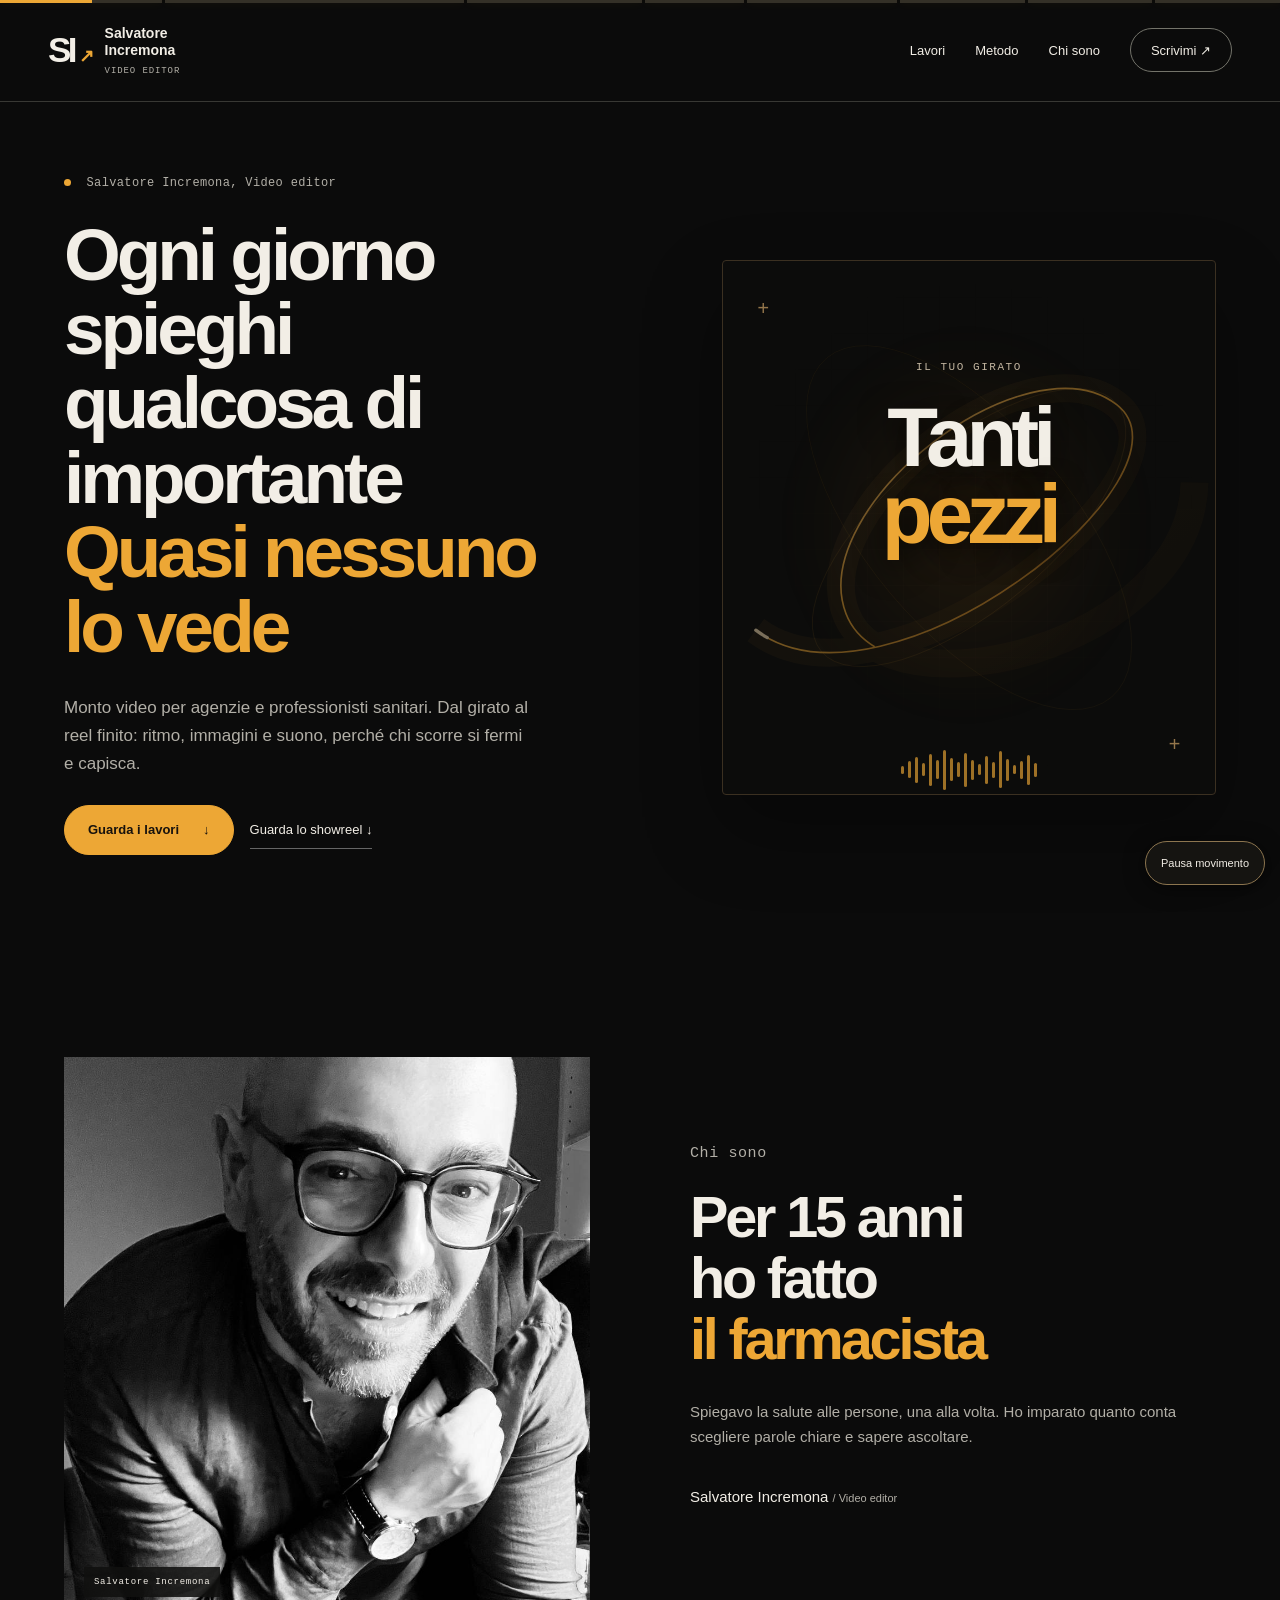
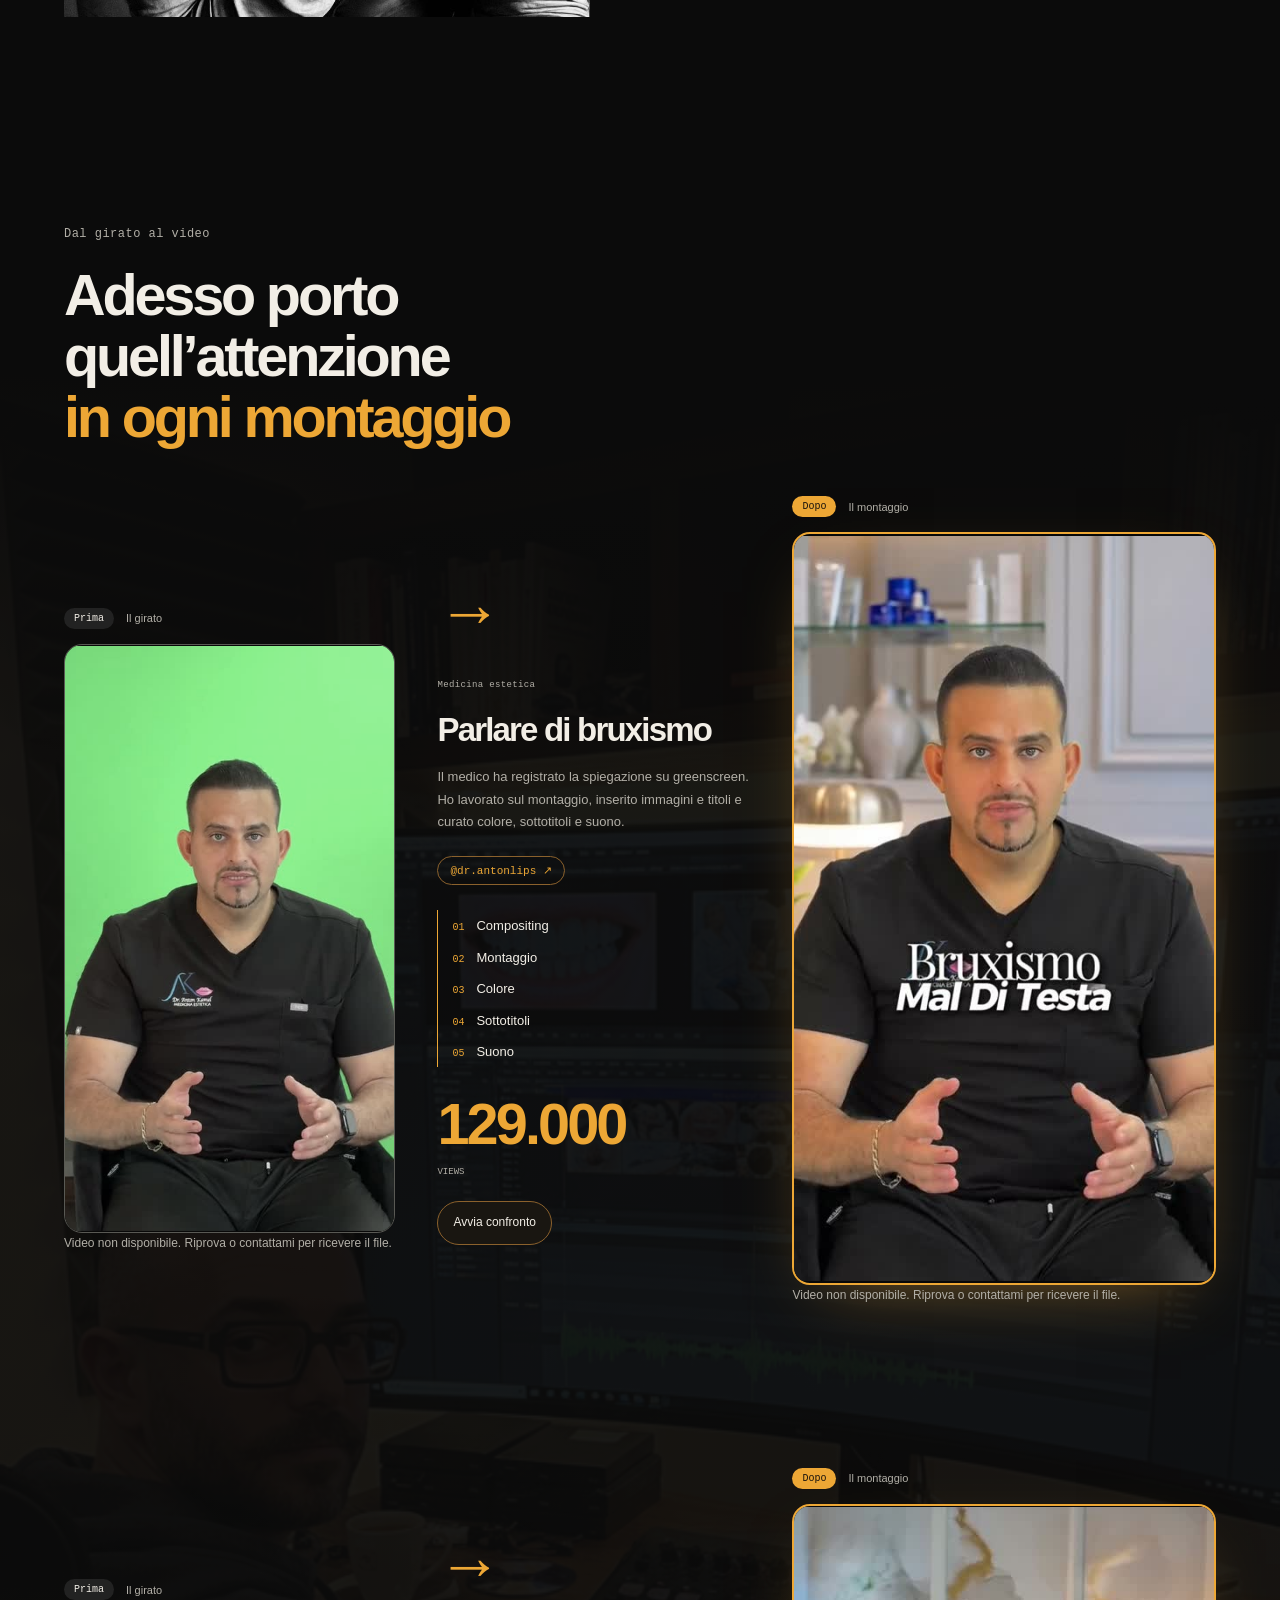
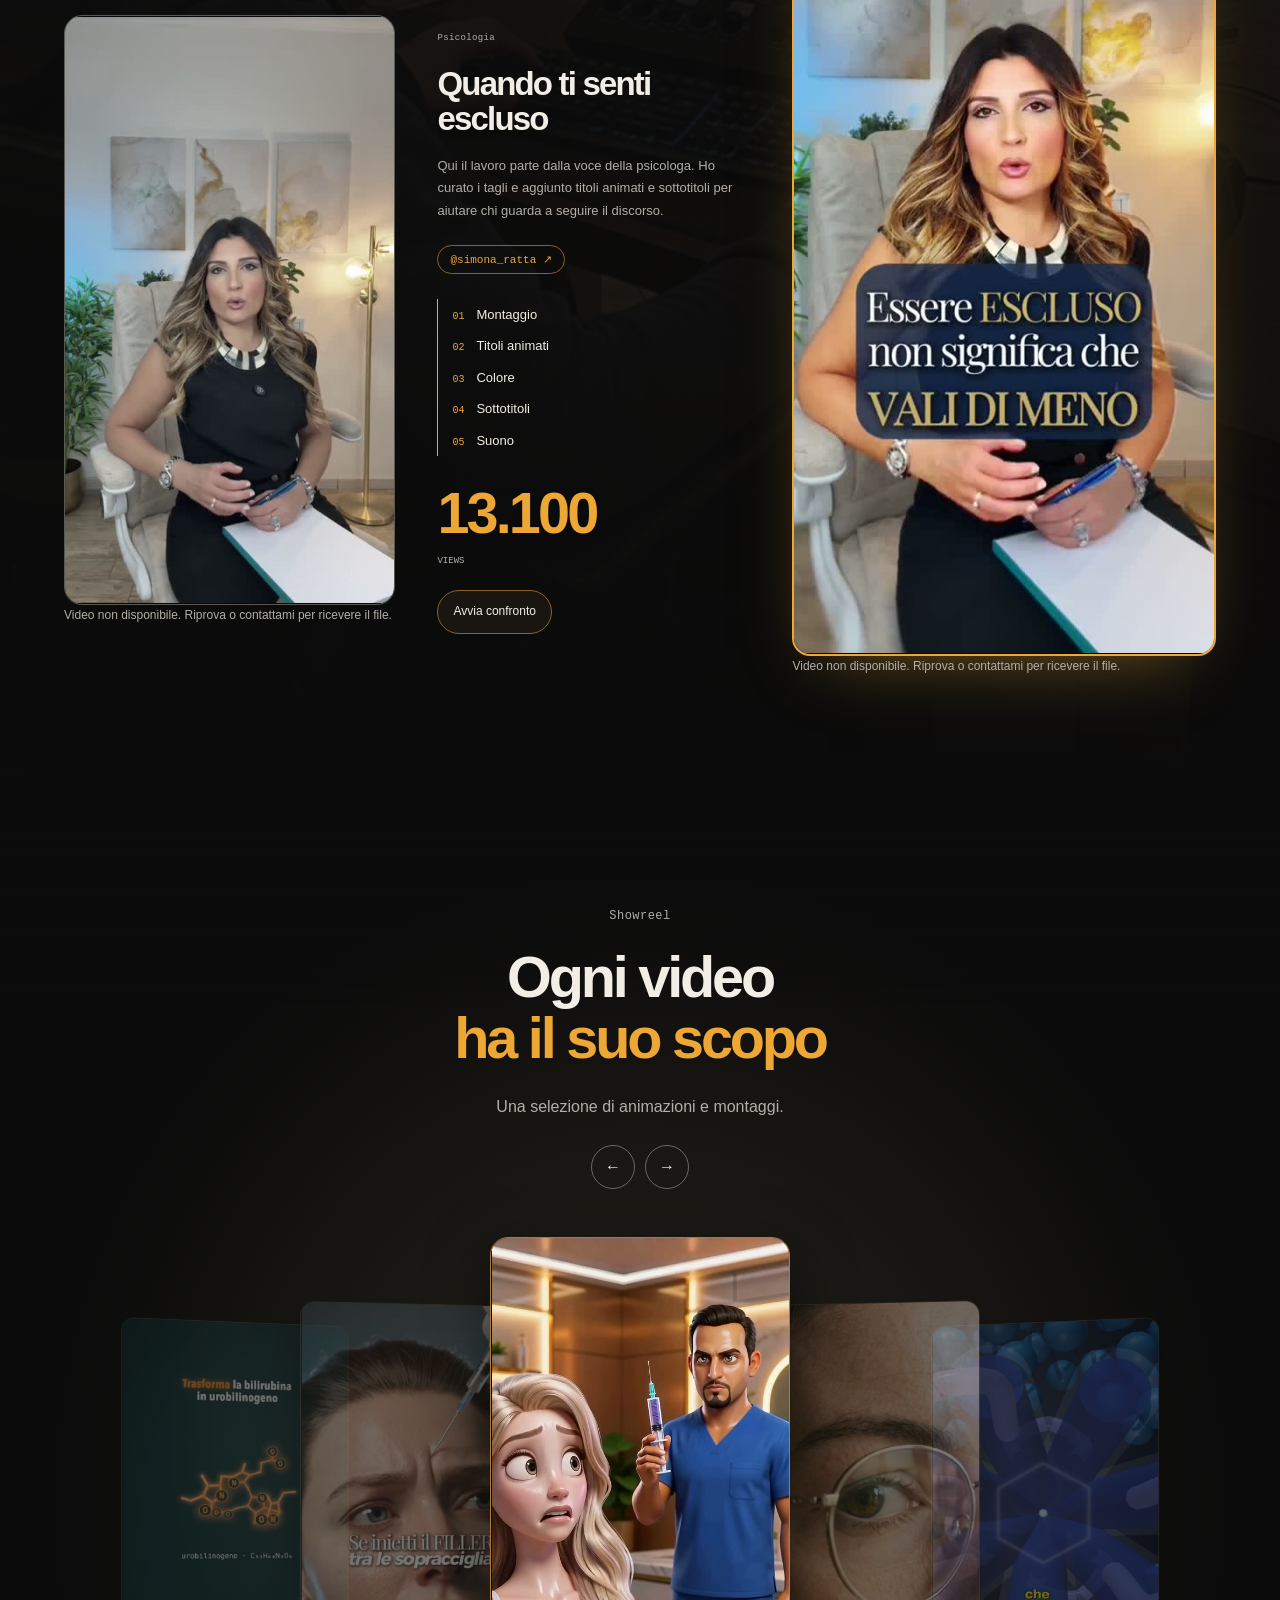
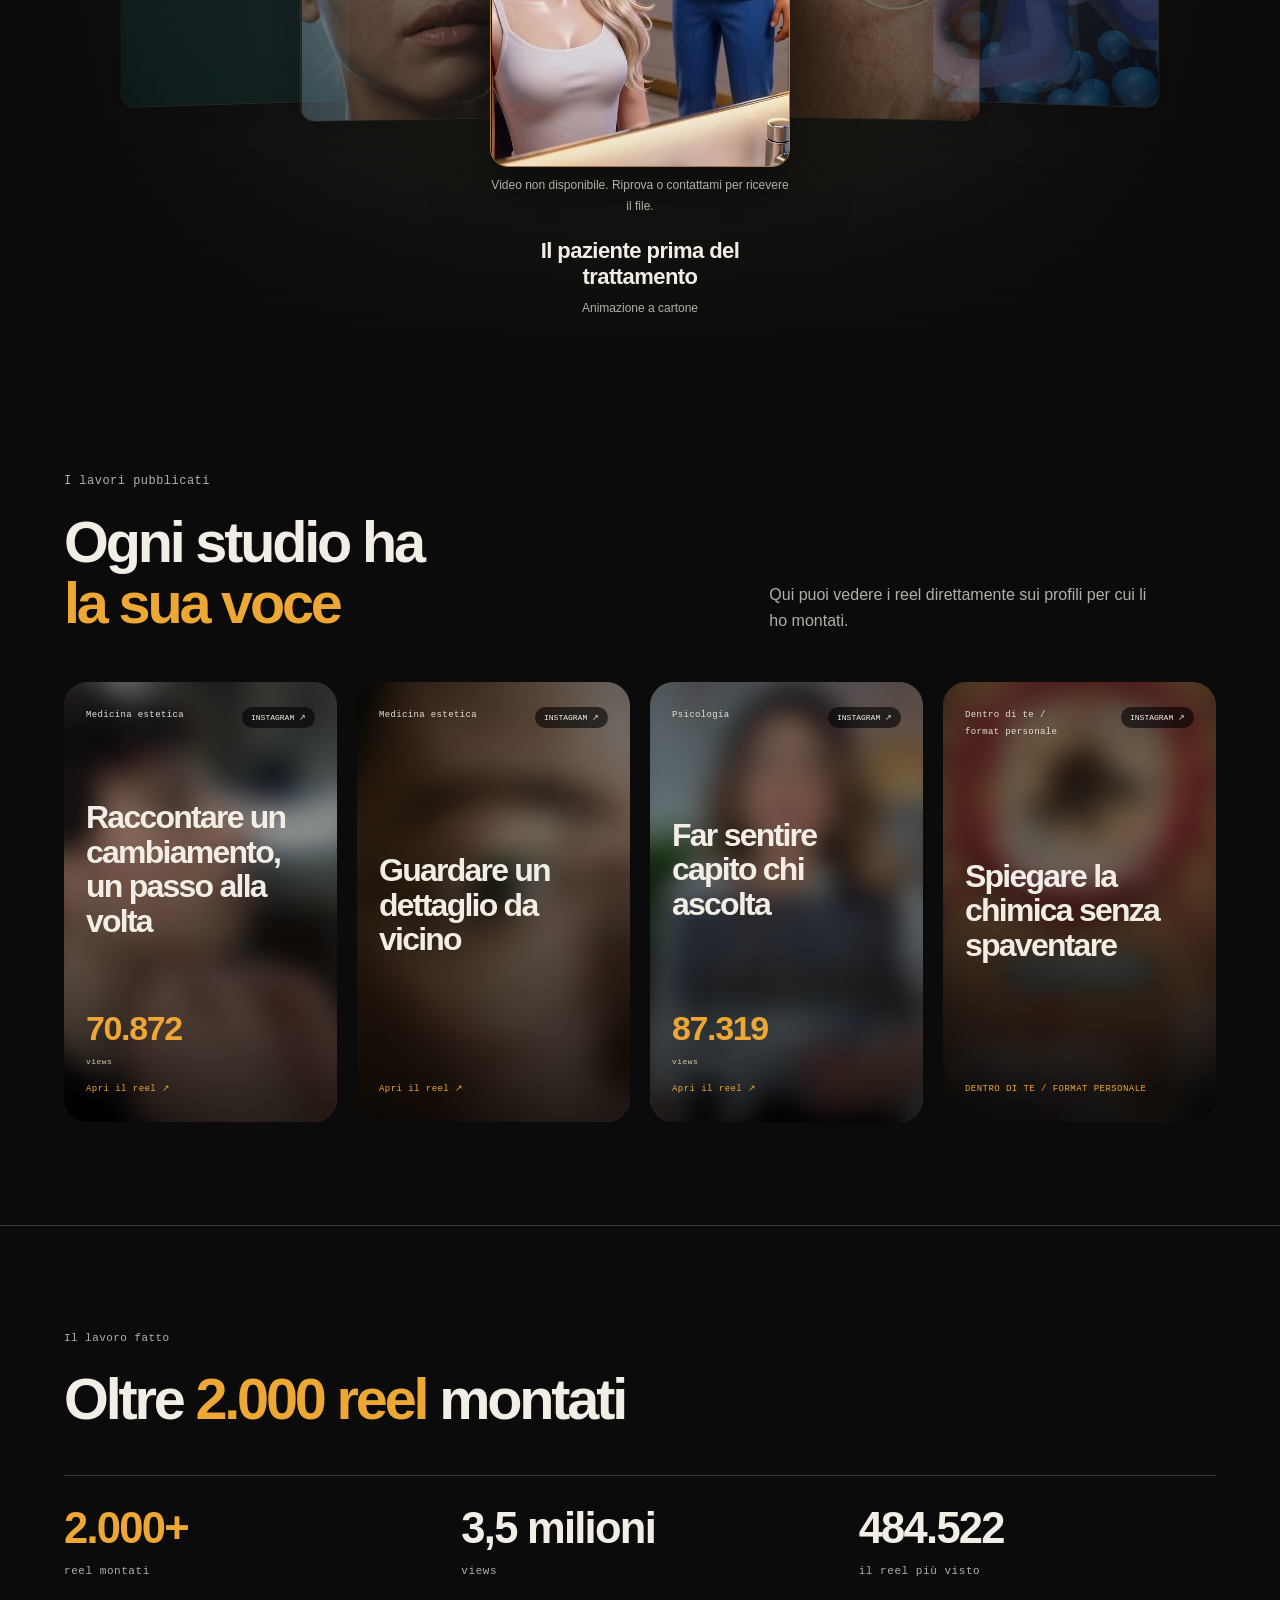
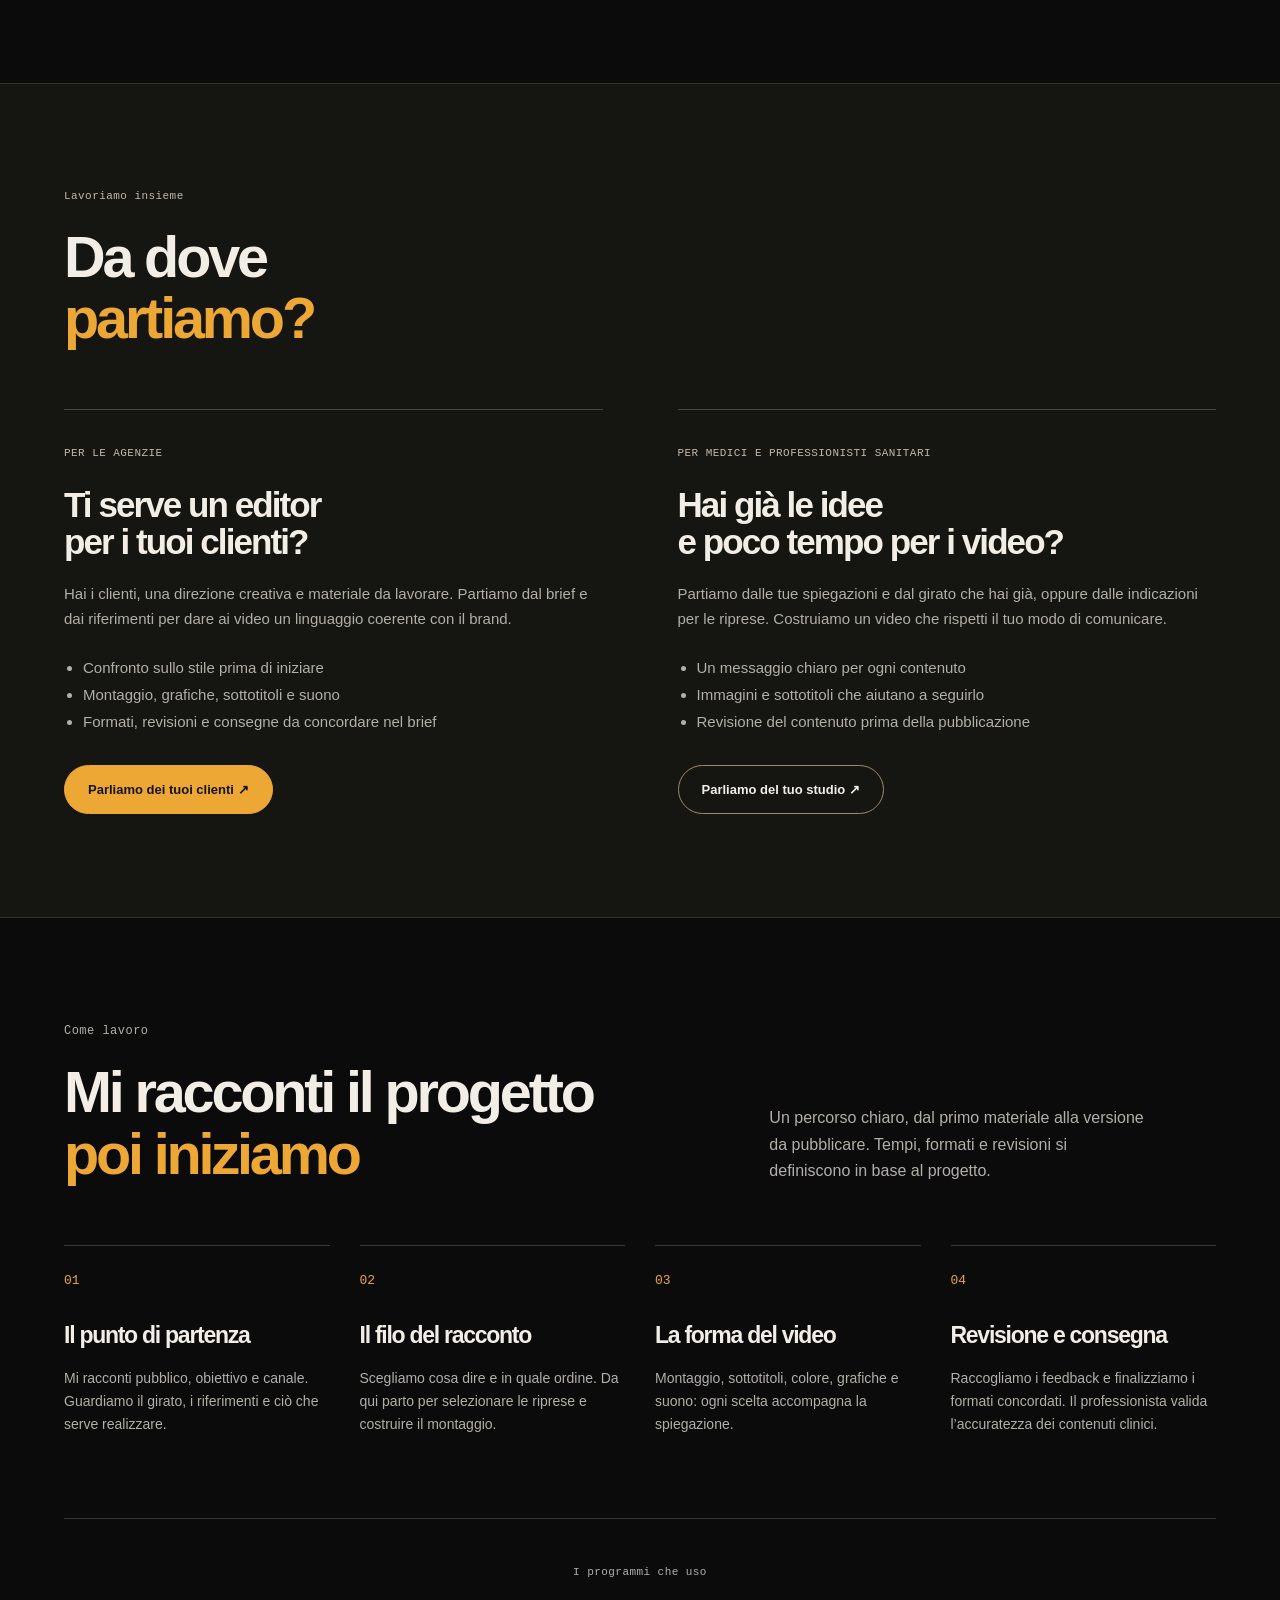
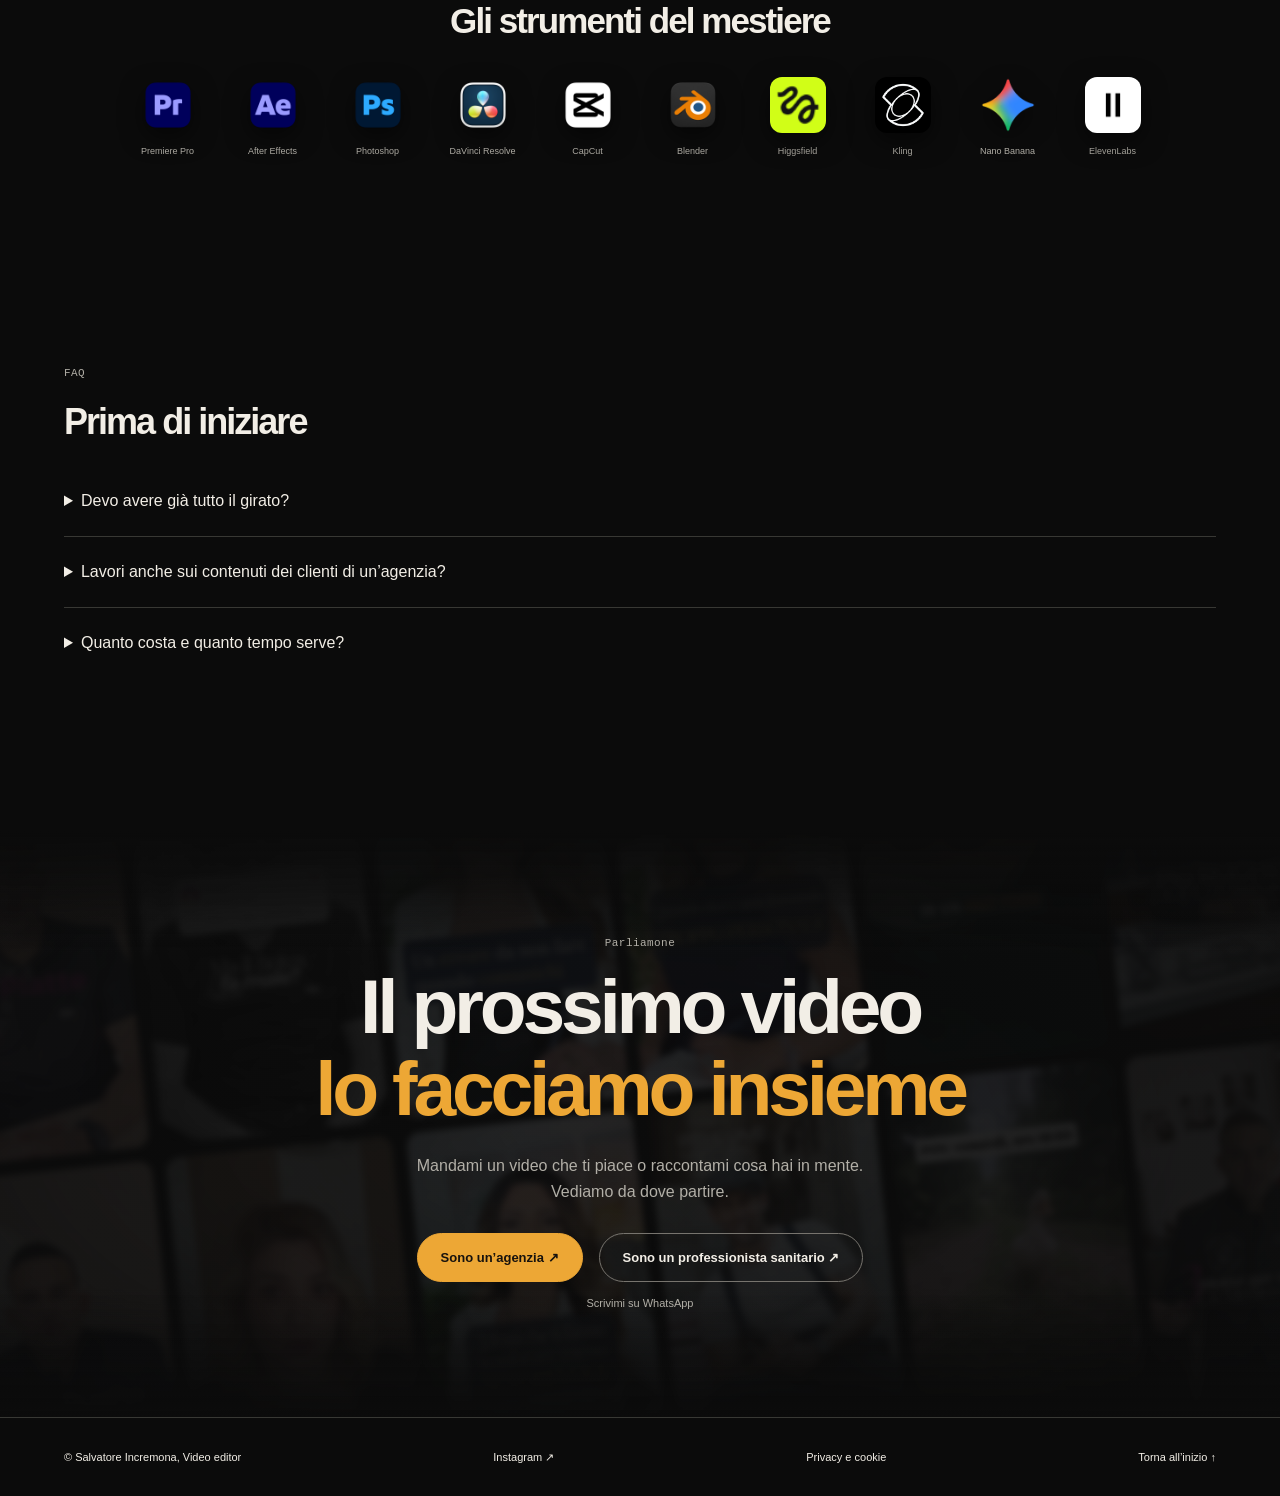
==== index.html @ 00e7c801 "Niente barre di scorrimento, programmi in loop sul telefono Co-Authored-By: Claude Opus 5.5 <noreply" ====
<!doctype html>
<html lang="it">
<!-- Fatto da GPT per Salvatore Incremona. Sorgenti modificabili: index.html, style.css e script.js. --><head>
<meta name="generator" content="Fatto da GPT"><meta charset="utf-8"><meta name="viewport" content="width=device-width, initial-scale=1"><meta name="theme-color" content="#10100f"><title>Salvatore Incremona — Video editor, linguaggio della salute</title><meta name="description" content="Montaggio video, storytelling e contenuti sanitari. Il portfolio di Salvatore Incremona: prima e dopo, selezione lavori e collaborazioni per agenzie e professionisti sanitari."><meta property="og:title" content="Salvatore Incremona — Video editor"><meta property="og:description" content="Conosco il linguaggio della salute. Gli do forma, un video alla volta."><meta property="og:type" content="website"><link rel="icon" href="favicon.svg" type="image/svg+xml"><link rel="stylesheet" href="style.css?v=22"><script src="script.js?v=22" defer></script></head>
<body><div class="reading-timeline" aria-hidden="true"><i data-scene="inizio"></i><i data-scene="lavori"></i><i data-scene="showreel"></i><i data-scene="risultati"></i><i data-scene="collaborazione"></i><i data-scene="metodo"></i><i data-scene="storia"></i><i data-scene="contatti"></i></div><a class="skip" href="#main">Salta al contenuto</a><header><a class="brand" href="#" aria-label="Salvatore Incremona, inizio"><span class="monogram">SI<span>↗</span></span><span>Salvatore<br>Incremona<span class="brand-role">VIDEO EDITOR</span></span></a><button class="menu-toggle" type="button" aria-expanded="false" aria-controls="primary-nav">Menu <span aria-hidden="true">+</span></button><nav id="primary-nav" aria-label="Navigazione principale"><a href="#lavori">Lavori</a><a href="#metodo">Metodo</a><a href="#storia">Chi sono</a><a class="nav-cta" href="#contatti">Scrivimi ↗</a><button class="motion-toggle" type="button" aria-pressed="false">Pausa movimento</button></nav></header>
<main id="main"><section id="inizio" class="hero wrap"><div class="hero-copy"><p class="eyebrow"><span class="dot"></span> Salvatore Incremona, Video editor</p><h1><span class="desktop-title">Ogni giorno spieghi<br>qualcosa di importante<br><em>Quasi nessuno<br>lo vede</em></span><span class="mobile-title">Ogni giorno spieghi qualcosa di importante<br><em>Quasi nessuno lo vede</em></span></h1><p class="intro">Monto video per agenzie e professionisti sanitari. Dal girato al reel finito: ritmo, immagini e suono, perché chi scorre si fermi e capisca.</p><div class="actions"><a class="button" href="#lavori">Guarda i lavori <span>↓</span></a><a class="text-link" href="#showreel">Guarda lo showreel ↓</a></div></div><div id="motion" class="motion-stage" role="img" aria-label="Animazione astratta del montaggio: frammenti che si ricompongono intorno alle parole la tua storia">
<div class="motion-grid" aria-hidden="true"></div>
<div class="motion-halo" aria-hidden="true"></div>
<svg class="motion-orbits" viewBox="0 0 600 650" fill="none" aria-hidden="true"><defs><linearGradient id="ribbon" x1="90" y1="50" x2="550" y2="600" gradientUnits="userSpaceOnUse"><stop stop-color="#ffd49c"/><stop offset=".45" stop-color="#eda735"/><stop offset="1" stop-color="#753e11"/></linearGradient></defs><g class="orbit-back"><ellipse cx="300" cy="325" rx="235" ry="100" transform="rotate(-40 300 325)" stroke="#eda735" stroke-opacity=".18"/><ellipse cx="300" cy="325" rx="270" ry="125" transform="rotate(50 300 325)" stroke="#eda735" stroke-opacity=".12"/></g><path class="ribbon-shadow" d="M40 450C200 570 590 260 480 175S100 300 150 430S570 470 575 270" stroke="url(#ribbon)" stroke-width="34"/><path class="ribbon-front" d="M40 450C200 570 590 260 480 175S100 300 150 430S570 470 575 270" stroke="url(#ribbon)" stroke-width="2" pathLength="100"/><path class="orbit-spark" d="M40 450C200 570 590 260 480 175S100 300 150 430S570 470 575 270" stroke="#ffe7bd" stroke-width="4" stroke-linecap="round" pathLength="100"/></svg>
<div class="motion-fragments m-clips" aria-hidden="true"><i style="--sx:6%;--sy:10%;--sr:-14deg;--dx:14%;--dy:16%;--dr:-6deg;--tx:8%;--k:0"></i><i style="--sx:70%;--sy:6%;--sr:12deg;--dx:64%;--dy:12%;--dr:5deg;--tx:22%;--k:1"></i><i style="--sx:40%;--sy:2%;--sr:-6deg;--dx:44%;--dy:8%;--dr:8deg;--tx:36%;--k:2"></i><i style="--sx:82%;--sy:40%;--sr:16deg;--dx:76%;--dy:34%;--dr:-4deg;--tx:50%;--k:3"></i><i style="--sx:2%;--sy:46%;--sr:9deg;--dx:8%;--dy:40%;--dr:-10deg;--tx:64%;--k:4"></i><i style="--sx:56%;--sy:44%;--sr:-18deg;--dx:52%;--dy:38%;--dr:6deg;--tx:78%;--k:5"></i></div>
<div class="motion-words" aria-hidden="true"><span class="mw-cap"><b class="c1">IL TUO GIRATO</b><b class="c2">MONTATO</b></span><strong class="mw"><span class="mw-a">Tanti<br><em>pezzi</em></span><span class="mw-b">Un solo<br><em>racconto</em></span></strong></div>
<div class="motion-cross cross-one" aria-hidden="true">+</div><div class="motion-cross cross-two" aria-hidden="true">+</div>
<div class="motion-sound" aria-hidden="true"><i style="--i:0;--h:8px"></i><i style="--i:1;--h:17px"></i><i style="--i:2;--h:26px"></i><i style="--i:3;--h:13px"></i><i style="--i:4;--h:32px"></i><i style="--i:5;--h:19px"></i><i style="--i:6;--h:40px"></i><i style="--i:7;--h:23px"></i><i style="--i:8;--h:15px"></i><i style="--i:9;--h:34px"></i><i style="--i:10;--h:20px"></i><i style="--i:11;--h:11px"></i><i style="--i:12;--h:28px"></i><i style="--i:13;--h:16px"></i><i style="--i:14;--h:37px"></i><i style="--i:15;--h:22px"></i><i style="--i:16;--h:9px"></i><i style="--i:17;--h:18px"></i><i style="--i:18;--h:30px"></i><i style="--i:19;--h:14px"></i></div></div></section>
<section id="storia" class="wrap section bio"><div class="portrait"><img src="assets/img/salvo_bn.jpg" alt="Salvatore Incremona" loading="lazy" decoding="async" width="800" height="1000"><span>Salvatore Incremona</span></div><div><p class="eyebrow">Chi sono</p><h2>Per 15 anni<br>ho fatto<br><em>il farmacista</em></h2><p>Spiegavo la salute alle persone, una alla volta. Ho imparato quanto conta scegliere parole chiare e sapere ascoltare.</p><p class="bio-sign">Salvatore Incremona <span>/ Video editor</span></p></div></section><section id="lavori" class="wrap section cinematic-cases"><div class="section-heading"><div><p class="eyebrow">Dal girato al video</p><h2>Adesso porto quell’attenzione<br><em>in ogni montaggio</em></h2></div></div><article class="case"><figure><figcaption><span>Prima</span> Il girato</figcaption><video playsinline muted preload="none" poster="assets/vid/per/kx_girato.jpg" aria-label="Girato originale, caso 01"><source src="assets/vid/per/kx_girato.mp4" type="video/mp4"><a href="assets/vid/per/kx_girato.mp4">Scarica il video: Girato originale, caso 01</a></video></figure><div class="case-info"><span class="transform-arrow" aria-hidden="true">→</span><span class="eyebrow">Medicina estetica</span><h3>Parlare di bruxismo</h3><p>Il medico ha registrato la spiegazione su greenscreen. Ho lavorato sul montaggio, inserito immagini e titoli e curato colore, sottotitoli e suono.</p><a href="https://www.instagram.com/reel/DXuIiNVCL_R/" target="_blank" rel="noopener noreferrer">@dr.antonlips ↗</a><ol class="edit-list"><li><span>01</span>Compositing</li><li><span>02</span>Montaggio</li><li><span>03</span>Colore</li><li><span>04</span>Sottotitoli</li><li><span>05</span>Suono</li></ol><button class="compare-switch" type="button" aria-pressed="false">Ingrandisci il girato</button><p class="case-metric"><strong data-count="129000">129.000</strong><span>views</span></p></div><figure><figcaption><span>Dopo</span> Il montaggio</figcaption><video playsinline muted preload="none" poster="assets/vid/per/kx_finale.jpg" aria-label="Montaggio finale, caso 01"><source src="assets/vid/per/kx_finale.mp4" type="video/mp4"><a href="assets/vid/per/kx_finale.mp4">Scarica il video: Montaggio finale, caso 01</a></video></figure></article><article class="case"><figure><figcaption><span>Prima</span> Il girato</figcaption><video playsinline muted preload="none" poster="assets/vid/per/p1_girato.jpg" aria-label="Girato originale, caso 02"><source src="assets/vid/per/p1_girato.mp4" type="video/mp4"><a href="assets/vid/per/p1_girato.mp4">Scarica il video: Girato originale, caso 02</a></video></figure><div class="case-info"><span class="transform-arrow" aria-hidden="true">→</span><span class="eyebrow">Psicologia</span><h3>Quando ti senti escluso</h3><p>Qui il lavoro parte dalla voce della psicologa. Ho curato i tagli e aggiunto titoli animati e sottotitoli per aiutare chi guarda a seguire il discorso.</p><a href="https://www.instagram.com/reel/DecQYH0ofAg/" target="_blank" rel="noopener noreferrer">@simona_ratta ↗</a><ol class="edit-list"><li><span>01</span>Montaggio</li><li><span>02</span>Titoli animati</li><li><span>03</span>Colore</li><li><span>04</span>Sottotitoli</li><li><span>05</span>Suono</li></ol><button class="compare-switch" type="button" aria-pressed="false">Ingrandisci il girato</button><p class="case-metric"><strong data-count="13100">13.100</strong><span>views</span></p></div><figure><figcaption><span>Dopo</span> Il montaggio</figcaption><video playsinline muted preload="none" poster="assets/vid/per/p5_finale.jpg" aria-label="Montaggio finale, caso 02"><source src="assets/vid/per/p5_finale.mp4" type="video/mp4"><a href="assets/vid/per/p5_finale.mp4">Scarica il video: Montaggio finale, caso 02</a></video></figure></article></section>
<section id="showreel" class="section show-section"><div class="wrap"><div class="section-heading"><div><p class="eyebrow">Showreel</p><h2>Ogni video<br><em>ha il suo scopo</em></h2></div><div><p>Una selezione di animazioni e montaggi.</p><div class="rail-controls"><button type="button" data-scroll="-1" aria-label="Clip precedenti">←</button><button type="button" data-scroll="1" aria-label="Clip successive">→</button></div></div></div><div class="reel-rail" tabindex="0" role="region" aria-roledescription="carosello" aria-label="Showreel: selezione di clip"><article class="reel"><video data-audio="false" playsinline muted loop preload="none" poster="assets/vid/wow/cart.jpg" aria-label="Il paziente prima del trattamento"><source src="assets/vid/wow/cart.mp4" type="video/mp4"><a href="assets/vid/wow/cart.mp4">Scarica il video: Spiegare con le immagini</a></video><h3>Il paziente prima del trattamento</h3><p>Animazione a cartone</p></article><article class="reel"><video data-audio="false" playsinline muted loop preload="none" poster="assets/vid/wow/occh.jpg" aria-label="Paura del botox"><source src="assets/vid/wow/occh.mp4" type="video/mp4"><a href="assets/vid/wow/occh.mp4">Scarica il video: Un altro punto di vista</a></video><h3>Paura del botox</h3><p>Primi piani e ritmo del montaggio</p></article><article class="reel"><video data-audio="false" playsinline muted loop preload="none" poster="assets/vid/wow/psil.jpg" aria-label="La psilocibina nel cervello"><source src="assets/vid/wow/psil.mp4" type="video/mp4"><a href="assets/vid/wow/psil.mp4">Scarica il video: Dentro una spiegazione</a></video><h3>La psilocibina nel cervello</h3><p>Recettori animati in 3D</p></article><article class="reel"><video data-audio="false" playsinline muted loop preload="none" poster="assets/vid/wow/pink.jpg" aria-label="Un anello in 3D"><source src="assets/vid/wow/pink.mp4" type="video/mp4"><a href="assets/vid/wow/pink.mp4">Scarica il video: Luce e dettagli</a></video><h3>Un anello in 3D</h3><p>Modellazione, luci e materiali in Blender</p></article><article class="reel"><video data-audio="false" playsinline muted loop preload="none" poster="assets/vid/wow/papr.jpg" aria-label="L’articolo 56 sulla privacy"><source src="assets/vid/wow/papr.mp4" type="video/mp4"><a href="assets/vid/wow/papr.mp4">Scarica il video: Quando conta una parola</a></video><h3>L’articolo 56 sulla privacy</h3><p>Titoli e ritagli di giornale animati</p></article><article class="reel"><video data-audio="false" playsinline muted loop preload="none" poster="assets/vid/wow/urin.jpg" aria-label="Perché la pipì è gialla"><source src="assets/vid/wow/urin.mp4" type="video/mp4"><a href="assets/vid/wow/urin.mp4">Scarica il video: Dentro di te</a></video><h3>Perché la pipì è gialla</h3><p>Molecole animate, format Dentro di te</p></article><article class="reel"><video data-audio="false" playsinline muted loop muted preload="none" poster="assets/vid/wow/filler.jpg" aria-label="I rischi del filler"><source src="assets/vid/wow/filler.mp4" type="video/mp4"><a href="assets/vid/wow/filler.mp4">Guarda il video</a></video><h3>I rischi del filler</h3><p>Anatomia 3D dei vasi del viso</p><a class="reel-source" href="https://www.instagram.com/reel/DaD2DkoufEr/" target="_blank" rel="noopener noreferrer">Reel originale ↗</a></article></div><p class="small"><span class="reel-status" aria-live="polite">Clip 1 di 7</span></p></div></section>
<section class="wrap section"><div class="section-heading"><div><p class="eyebrow">I lavori pubblicati</p><h2>Ogni studio ha<br><em>la sua voce</em></h2></div><p>Qui puoi vedere i reel direttamente sui profili per cui li ho montati.</p></div><div class="work-grid"><a class="work" href="https://www.instagram.com/reel/DV1eesEiFO8/" target="_blank" rel="noopener noreferrer"><img class="work-backdrop" loading="lazy" decoding="async" src="assets/vid/wow/masc.jpg" alt="" width="360" height="640"><div class="work-top"><span class="eyebrow">Medicina estetica</span><span class="ig-badge">INSTAGRAM ↗</span></div><h3>Raccontare un cambiamento, un passo alla volta</h3><span class="work-bottom"><strong data-count="71100">71.100</strong><small>views</small><span>Apri il reel ↗</span></span></a><a class="work" href="https://www.instagram.com/reel/DXw5EFDIpWY/" target="_blank" rel="noopener noreferrer"><img class="work-backdrop" loading="lazy" decoding="async" src="assets/vid/wow/occh.jpg" alt="" width="360" height="640"><div class="work-top"><span class="eyebrow">Medicina estetica</span><span class="ig-badge">INSTAGRAM ↗</span></div><h3>Guardare un dettaglio da vicino</h3><span class="work-bottom"><span>Apri il reel ↗</span></span></a><a class="work" href="https://www.instagram.com/reel/DadSgkGoaPQ/" target="_blank" rel="noopener noreferrer"><img class="work-backdrop" loading="lazy" decoding="async" src="assets/vid/wow/sim2.jpg" alt="" width="360" height="640"><div class="work-top"><span class="eyebrow">Psicologia</span><span class="ig-badge">INSTAGRAM ↗</span></div><h3>Far sentire capito chi ascolta</h3><span class="work-bottom"><strong data-count="87600">87.600</strong><small>views</small><span>Apri il reel ↗</span></span></a><a class="work" href="https://www.instagram.com/reel/DeixGm0jXjR/" target="_blank" rel="noopener noreferrer"><img class="work-backdrop" loading="lazy" decoding="async" src="assets/vid/wow/liqu.jpg" alt="" width="360" height="640"><div class="work-top"><span class="eyebrow">Dentro di te / format personale</span><span class="ig-badge">INSTAGRAM ↗</span></div><h3>Spiegare la chimica senza spaventare</h3><span class="work-bottom">DENTRO DI TE / FORMAT PERSONALE</span></a></div></section>
<section id="risultati" class="wrap section results"><p class="eyebrow">Il lavoro fatto</p><h2>Oltre <em>2.000 reel</em> montati</h2><div class="results-row"><div><strong>2.000+</strong><span>reel montati</span></div><div><strong>3,5 milioni</strong><span>views</span></div><div><strong data-count="495000">495.000</strong><span>il reel più visto</span></div></div></section><section id="collaborazione" class="audiences section"><div class="wrap"><p class="eyebrow">Lavoriamo insieme</p><h2>Da dove<br><em>partiamo?</em></h2><div class="audience-tabs" role="group" aria-label="Come vuoi collaborare"><button type="button" data-audience="agenzie" aria-pressed="true">Sono un’agenzia</button><button type="button" data-audience="sanitari" aria-pressed="false">Comunico la salute</button></div><div class="audience-grid"><article id="agenzie" class="audience-active"><span class="eyebrow">PER LE AGENZIE</span><h3>Ti serve un editor<br>per i tuoi clienti?</h3><p>Hai i clienti, una direzione creativa e materiale da lavorare. Partiamo dal brief e dai riferimenti per dare ai video un linguaggio coerente con il brand.</p><ul><li>Confronto sullo stile prima di iniziare</li><li>Montaggio, grafiche, sottotitoli e suono</li><li>Formati, revisioni e consegne da concordare nel brief</li></ul><a class="button" href="https://wa.me/393407973593?text=Ciao%20Salvatore%2C%20ti%20contatto%20per%20un%E2%80%99agenzia.%20Vorrei%20parlarti%20dei%20video%20per%20i%20nostri%20clienti.">Parliamo dei tuoi clienti ↗</a></article><article id="sanitari"><span class="eyebrow">PER MEDICI E PROFESSIONISTI SANITARI</span><h3>Hai già le idee<br>e poco tempo per i video?</h3><p>Partiamo dalle tue spiegazioni e dal girato che hai già, oppure dalle indicazioni per le riprese. Costruiamo un video che rispetti il tuo modo di comunicare.</p><ul><li>Un messaggio chiaro per ogni contenuto</li><li>Immagini e sottotitoli che aiutano a seguirlo</li><li>Revisione del contenuto prima della pubblicazione</li></ul><a class="button secondary" href="https://wa.me/393407973593?text=Ciao%20Salvatore%2C%20sono%20un%20professionista%20sanitario.%20Vorrei%20parlarti%20dei%20video%20per%20il%20mio%20studio.">Parliamo del tuo studio ↗</a></article></div></div></section>
<section id="metodo" class="wrap section"><div class="section-heading"><div><p class="eyebrow">Come lavoro</p><h2>Mi racconti il progetto<br><em>poi iniziamo</em></h2></div><p>Un percorso chiaro, dal primo materiale alla versione da pubblicare. Tempi, formati e revisioni si definiscono in base al progetto.</p></div><ol class="steps"><li><span>01</span><h3>Il punto di partenza</h3><p>Mi racconti pubblico, obiettivo e canale. Guardiamo il girato, i riferimenti e ciò che serve realizzare.</p></li><li><span>02</span><h3>Il filo del racconto</h3><p>Scegliamo cosa dire e in quale ordine. Da qui parto per selezionare le riprese e costruire il montaggio.</p></li><li><span>03</span><h3>La forma del video</h3><p>Montaggio, sottotitoli, colore, grafiche e suono: ogni scelta accompagna la spiegazione.</p></li><li><span>04</span><h3>Revisione e consegna</h3><p>Raccogliamo i feedback e finalizziamo i formati concordati. Il professionista valida l’accuratezza dei contenuti clinici.</p></li></ol><div class="tools"><p class="eyebrow">I programmi che uso</p><h3>Gli strumenti del mestiere</h3><ul><li><img src="assets/img/app/premiere.png" alt="" width="56" height="56" loading="lazy"><span>Premiere Pro</span></li><li><img src="assets/img/app/aftereffects.png" alt="" width="56" height="56" loading="lazy"><span>After Effects</span></li><li><img src="assets/img/app/photoshop.png" alt="" width="56" height="56" loading="lazy"><span>Photoshop</span></li><li><img src="assets/img/app/davinci.png" alt="" width="56" height="56" loading="lazy"><span>DaVinci Resolve</span></li><li><img src="assets/img/app/capcut.png" alt="" width="56" height="56" loading="lazy"><span>CapCut</span></li><li><img src="assets/img/app/blender.png" alt="" width="56" height="56" loading="lazy"><span>Blender</span></li><li><img src="assets/img/app/higgsfield.png" alt="" width="56" height="56" loading="lazy"><span>Higgsfield</span></li><li><img src="assets/img/app/kling.png" alt="" width="56" height="56" loading="lazy"><span>Kling</span></li><li><img src="assets/img/app/nanobanana.png" alt="" width="56" height="56" loading="lazy"><span>Nano Banana</span></li><li><img src="assets/img/app/elevenlabs.png" alt="" width="56" height="56" loading="lazy"><span>ElevenLabs</span></li></ul></div></section>

<section class="wrap section faq"><p class="eyebrow">FAQ</p><h2>Prima di iniziare</h2><details><summary>Devo avere già tutto il girato?</summary><p>Possiamo partire dai video che hai. Se devi ancora registrare, parliamo prima di inquadratura, audio e materiale necessario al montaggio.</p></details><details><summary>Lavori anche sui contenuti dei clienti di un’agenzia?</summary><p>Sì. Nel primo confronto definiamo referente, brief, identità del brand e modalità di feedback. Indica quanti video ti servono e con quale frequenza.</p></details><details><summary>Quanto costa e quanto tempo serve?</summary><p>Dipende da durata, quantità di girato, grafiche e formati. Inviami un esempio e le scadenze: definiamo insieme il perimetro prima di iniziare.</p></details></section>
<section id="contatti" class="contact"><div class="contact-mosaic" aria-hidden="true"><div class="mosaic-column" style="--column:0"><div class="mosaic-run"><img src="assets/vid/top/w_DVRJ_0TCKMZ.jpg" alt="" width="360" height="640" loading="lazy" decoding="async"><img src="assets/vid/top/w_DVglAZJEbc0.jpg" alt="" width="360" height="640" loading="lazy" decoding="async"><img src="assets/vid/top/w_DVt2UqgDtiE.jpg" alt="" width="360" height="640" loading="lazy" decoding="async"><img src="assets/vid/top/w_DWEtfOgiDBS.jpg" alt="" width="360" height="640" loading="lazy" decoding="async"><img src="assets/vid/top/w_DWHgWXMiJY7.jpg" alt="" width="360" height="640" loading="lazy" decoding="async"><img src="assets/vid/top/w_DXPVdLkCJI4.jpg" alt="" width="360" height="640" loading="lazy" decoding="async"><img src="assets/vid/top/w_DXpLd0ZiC2r.jpg" alt="" width="360" height="640" loading="lazy" decoding="async"><img src="assets/vid/top/w_DXuIiNVCL_R.jpg" alt="" width="360" height="640" loading="lazy" decoding="async"></div><div class="mosaic-run"><img src="assets/vid/top/w_DVRJ_0TCKMZ.jpg" alt="" width="360" height="640" loading="lazy" decoding="async"><img src="assets/vid/top/w_DVglAZJEbc0.jpg" alt="" width="360" height="640" loading="lazy" decoding="async"><img src="assets/vid/top/w_DVt2UqgDtiE.jpg" alt="" width="360" height="640" loading="lazy" decoding="async"><img src="assets/vid/top/w_DWEtfOgiDBS.jpg" alt="" width="360" height="640" loading="lazy" decoding="async"><img src="assets/vid/top/w_DWHgWXMiJY7.jpg" alt="" width="360" height="640" loading="lazy" decoding="async"><img src="assets/vid/top/w_DXPVdLkCJI4.jpg" alt="" width="360" height="640" loading="lazy" decoding="async"><img src="assets/vid/top/w_DXpLd0ZiC2r.jpg" alt="" width="360" height="640" loading="lazy" decoding="async"><img src="assets/vid/top/w_DXuIiNVCL_R.jpg" alt="" width="360" height="640" loading="lazy" decoding="async"></div></div><div class="mosaic-column" style="--column:1"><div class="mosaic-run"><img src="assets/vid/top/w_DXPVdLkCJI4.jpg" alt="" width="360" height="640" loading="lazy" decoding="async"><img src="assets/vid/top/w_DXpLd0ZiC2r.jpg" alt="" width="360" height="640" loading="lazy" decoding="async"><img src="assets/vid/top/w_DXuIiNVCL_R.jpg" alt="" width="360" height="640" loading="lazy" decoding="async"><img src="assets/vid/top/w_DXw5EFDIpWY.jpg" alt="" width="360" height="640" loading="lazy" decoding="async"><img src="assets/vid/top/w_DYpRrNHI_uP.jpg" alt="" width="360" height="640" loading="lazy" decoding="async"><img src="assets/vid/top/w_DaSt6M3Iph2.jpg" alt="" width="360" height="640" loading="lazy" decoding="async"><img src="assets/vid/top/w_DadSgkGoaPQ.jpg" alt="" width="360" height="640" loading="lazy" decoding="async"><img src="assets/vid/top/w_Dbs7eWEIRny.jpg" alt="" width="360" height="640" loading="lazy" decoding="async"></div><div class="mosaic-run"><img src="assets/vid/top/w_DXPVdLkCJI4.jpg" alt="" width="360" height="640" loading="lazy" decoding="async"><img src="assets/vid/top/w_DXpLd0ZiC2r.jpg" alt="" width="360" height="640" loading="lazy" decoding="async"><img src="assets/vid/top/w_DXuIiNVCL_R.jpg" alt="" width="360" height="640" loading="lazy" decoding="async"><img src="assets/vid/top/w_DXw5EFDIpWY.jpg" alt="" width="360" height="640" loading="lazy" decoding="async"><img src="assets/vid/top/w_DYpRrNHI_uP.jpg" alt="" width="360" height="640" loading="lazy" decoding="async"><img src="assets/vid/top/w_DaSt6M3Iph2.jpg" alt="" width="360" height="640" loading="lazy" decoding="async"><img src="assets/vid/top/w_DadSgkGoaPQ.jpg" alt="" width="360" height="640" loading="lazy" decoding="async"><img src="assets/vid/top/w_Dbs7eWEIRny.jpg" alt="" width="360" height="640" loading="lazy" decoding="async"></div></div><div class="mosaic-column" style="--column:2"><div class="mosaic-run"><img src="assets/vid/top/w_DaSt6M3Iph2.jpg" alt="" width="360" height="640" loading="lazy" decoding="async"><img src="assets/vid/top/w_DadSgkGoaPQ.jpg" alt="" width="360" height="640" loading="lazy" decoding="async"><img src="assets/vid/top/w_Dbs7eWEIRny.jpg" alt="" width="360" height="640" loading="lazy" decoding="async"><img src="assets/vid/top/w_DcF74l6IY5d.jpg" alt="" width="360" height="640" loading="lazy" decoding="async"><img src="assets/vid/top/w_DdHSfO7oRCD.jpg" alt="" width="360" height="640" loading="lazy" decoding="async"><img src="assets/vid/top/w_DdWtpAtoO1x.jpg" alt="" width="360" height="640" loading="lazy" decoding="async"><img src="assets/vid/top/w_DeQRiBePVLb.jpg" alt="" width="360" height="640" loading="lazy" decoding="async"><img src="assets/vid/top/w_DeUcSu2hrft.jpg" alt="" width="360" height="640" loading="lazy" decoding="async"></div><div class="mosaic-run"><img src="assets/vid/top/w_DaSt6M3Iph2.jpg" alt="" width="360" height="640" loading="lazy" decoding="async"><img src="assets/vid/top/w_DadSgkGoaPQ.jpg" alt="" width="360" height="640" loading="lazy" decoding="async"><img src="assets/vid/top/w_Dbs7eWEIRny.jpg" alt="" width="360" height="640" loading="lazy" decoding="async"><img src="assets/vid/top/w_DcF74l6IY5d.jpg" alt="" width="360" height="640" loading="lazy" decoding="async"><img src="assets/vid/top/w_DdHSfO7oRCD.jpg" alt="" width="360" height="640" loading="lazy" decoding="async"><img src="assets/vid/top/w_DdWtpAtoO1x.jpg" alt="" width="360" height="640" loading="lazy" decoding="async"><img src="assets/vid/top/w_DeQRiBePVLb.jpg" alt="" width="360" height="640" loading="lazy" decoding="async"><img src="assets/vid/top/w_DeUcSu2hrft.jpg" alt="" width="360" height="640" loading="lazy" decoding="async"></div></div><div class="mosaic-column" style="--column:3"><div class="mosaic-run"><img src="assets/vid/top/w_DdWtpAtoO1x.jpg" alt="" width="360" height="640" loading="lazy" decoding="async"><img src="assets/vid/top/w_DeQRiBePVLb.jpg" alt="" width="360" height="640" loading="lazy" decoding="async"><img src="assets/vid/top/w_DeUcSu2hrft.jpg" alt="" width="360" height="640" loading="lazy" decoding="async"><img src="assets/vid/top/w_DeZ5TOPPx54.jpg" alt="" width="360" height="640" loading="lazy" decoding="async"><img src="assets/vid/top/w_DecQYH0ofAg.jpg" alt="" width="360" height="640" loading="lazy" decoding="async"><img src="assets/vid/top/w_DeixGm0jXjR.jpg" alt="" width="360" height="640" loading="lazy" decoding="async"><img src="assets/vid/top/w_DejtJqWocky.jpg" alt="" width="360" height="640" loading="lazy" decoding="async"><img src="assets/vid/top/w_DVRJ_0TCKMZ.jpg" alt="" width="360" height="640" loading="lazy" decoding="async"></div><div class="mosaic-run"><img src="assets/vid/top/w_DdWtpAtoO1x.jpg" alt="" width="360" height="640" loading="lazy" decoding="async"><img src="assets/vid/top/w_DeQRiBePVLb.jpg" alt="" width="360" height="640" loading="lazy" decoding="async"><img src="assets/vid/top/w_DeUcSu2hrft.jpg" alt="" width="360" height="640" loading="lazy" decoding="async"><img src="assets/vid/top/w_DeZ5TOPPx54.jpg" alt="" width="360" height="640" loading="lazy" decoding="async"><img src="assets/vid/top/w_DecQYH0ofAg.jpg" alt="" width="360" height="640" loading="lazy" decoding="async"><img src="assets/vid/top/w_DeixGm0jXjR.jpg" alt="" width="360" height="640" loading="lazy" decoding="async"><img src="assets/vid/top/w_DejtJqWocky.jpg" alt="" width="360" height="640" loading="lazy" decoding="async"><img src="assets/vid/top/w_DVRJ_0TCKMZ.jpg" alt="" width="360" height="640" loading="lazy" decoding="async"></div></div><div class="mosaic-column" style="--column:4"><div class="mosaic-run"><img src="assets/vid/top/w_DeixGm0jXjR.jpg" alt="" width="360" height="640" loading="lazy" decoding="async"><img src="assets/vid/top/w_DejtJqWocky.jpg" alt="" width="360" height="640" loading="lazy" decoding="async"><img src="assets/vid/top/w_DVRJ_0TCKMZ.jpg" alt="" width="360" height="640" loading="lazy" decoding="async"><img src="assets/vid/top/w_DVglAZJEbc0.jpg" alt="" width="360" height="640" loading="lazy" decoding="async"><img src="assets/vid/top/w_DVt2UqgDtiE.jpg" alt="" width="360" height="640" loading="lazy" decoding="async"><img src="assets/vid/top/w_DWEtfOgiDBS.jpg" alt="" width="360" height="640" loading="lazy" decoding="async"><img src="assets/vid/top/w_DWHgWXMiJY7.jpg" alt="" width="360" height="640" loading="lazy" decoding="async"><img src="assets/vid/top/w_DXPVdLkCJI4.jpg" alt="" width="360" height="640" loading="lazy" decoding="async"></div><div class="mosaic-run"><img src="assets/vid/top/w_DeixGm0jXjR.jpg" alt="" width="360" height="640" loading="lazy" decoding="async"><img src="assets/vid/top/w_DejtJqWocky.jpg" alt="" width="360" height="640" loading="lazy" decoding="async"><img src="assets/vid/top/w_DVRJ_0TCKMZ.jpg" alt="" width="360" height="640" loading="lazy" decoding="async"><img src="assets/vid/top/w_DVglAZJEbc0.jpg" alt="" width="360" height="640" loading="lazy" decoding="async"><img src="assets/vid/top/w_DVt2UqgDtiE.jpg" alt="" width="360" height="640" loading="lazy" decoding="async"><img src="assets/vid/top/w_DWEtfOgiDBS.jpg" alt="" width="360" height="640" loading="lazy" decoding="async"><img src="assets/vid/top/w_DWHgWXMiJY7.jpg" alt="" width="360" height="640" loading="lazy" decoding="async"><img src="assets/vid/top/w_DXPVdLkCJI4.jpg" alt="" width="360" height="640" loading="lazy" decoding="async"></div></div><div class="mosaic-column" style="--column:5"><div class="mosaic-run"><img src="assets/vid/top/w_DWEtfOgiDBS.jpg" alt="" width="360" height="640" loading="lazy" decoding="async"><img src="assets/vid/top/w_DWHgWXMiJY7.jpg" alt="" width="360" height="640" loading="lazy" decoding="async"><img src="assets/vid/top/w_DXPVdLkCJI4.jpg" alt="" width="360" height="640" loading="lazy" decoding="async"><img src="assets/vid/top/w_DXpLd0ZiC2r.jpg" alt="" width="360" height="640" loading="lazy" decoding="async"><img src="assets/vid/top/w_DXuIiNVCL_R.jpg" alt="" width="360" height="640" loading="lazy" decoding="async"><img src="assets/vid/top/w_DXw5EFDIpWY.jpg" alt="" width="360" height="640" loading="lazy" decoding="async"><img src="assets/vid/top/w_DYpRrNHI_uP.jpg" alt="" width="360" height="640" loading="lazy" decoding="async"><img src="assets/vid/top/w_DaSt6M3Iph2.jpg" alt="" width="360" height="640" loading="lazy" decoding="async"></div><div class="mosaic-run"><img src="assets/vid/top/w_DWEtfOgiDBS.jpg" alt="" width="360" height="640" loading="lazy" decoding="async"><img src="assets/vid/top/w_DWHgWXMiJY7.jpg" alt="" width="360" height="640" loading="lazy" decoding="async"><img src="assets/vid/top/w_DXPVdLkCJI4.jpg" alt="" width="360" height="640" loading="lazy" decoding="async"><img src="assets/vid/top/w_DXpLd0ZiC2r.jpg" alt="" width="360" height="640" loading="lazy" decoding="async"><img src="assets/vid/top/w_DXuIiNVCL_R.jpg" alt="" width="360" height="640" loading="lazy" decoding="async"><img src="assets/vid/top/w_DXw5EFDIpWY.jpg" alt="" width="360" height="640" loading="lazy" decoding="async"><img src="assets/vid/top/w_DYpRrNHI_uP.jpg" alt="" width="360" height="640" loading="lazy" decoding="async"><img src="assets/vid/top/w_DaSt6M3Iph2.jpg" alt="" width="360" height="640" loading="lazy" decoding="async"></div></div></div><div class="wrap"><p class="eyebrow">Parliamone</p><h2 class="final-title" data-final-words>Il prossimo video<br><em>lo facciamo insieme</em></h2><p class="final-reveal" style="--reveal-delay:650ms">Mandami un video che ti piace o raccontami cosa hai in mente.<br>Vediamo da dove partire.</p><div class="actions final-reveal" style="--reveal-delay:850ms"><a class="button" href="https://wa.me/393407973593?text=Ciao%20Salvatore%2C%20ti%20contatto%20per%20un%E2%80%99agenzia.%20Vorrei%20parlarti%20dei%20video%20per%20i%20nostri%20clienti.">Sono un’agenzia ↗</a><a class="button secondary" href="https://wa.me/393407973593?text=Ciao%20Salvatore%2C%20sono%20un%20professionista%20sanitario.%20Vorrei%20parlarti%20dei%20video%20per%20il%20mio%20studio.">Sono un professionista sanitario ↗</a></div><p class="small final-reveal" style="--reveal-delay:1000ms">Scrivimi su WhatsApp</p></div></section></main><footer class="wrap"><span>© Salvatore Incremona, Video editor</span><a href="https://www.instagram.com/salvatore.incremona/" target="_blank" rel="noopener noreferrer">Instagram ↗</a><a href="privacy.html">Privacy e cookie</a><a href="#">Torna all’inizio ↑</a></footer><nav class="mobile-dock" aria-label="Scorciatoie per telefono"><a href="#lavori"><span aria-hidden="true">↙</span>Lavori</a><a href="#showreel"><span aria-hidden="true">▷</span>Showreel</a><a href="#contatti"><span aria-hidden="true">↗</span>Scrivimi</a></nav></body></html>
---- style.css ----
/* Fatto da GPT per Salvatore Incremona. Animazioni e struttura mobile incluse. */
:root{--bg:#10100f;--paper:#f2eee6;--muted:#b2afa7;--orange:#ffa14b;--line:#383834;--panel:#191918;color-scheme:dark}*{box-sizing:border-box}html{scroll-behavior:smooth;scroll-padding-top:110px}body{margin:0;background:var(--bg);color:var(--paper);font-family:Arial,Helvetica,sans-serif;font-size:16px;line-height:1.65}a{color:inherit;text-decoration:none}button{font:inherit}a,button,summary{touch-action:manipulation}a:focus-visible,button:focus-visible,summary:focus-visible,[tabindex]:focus-visible,video:focus-visible{outline:3px solid var(--orange);outline-offset:6px}a:hover{color:var(--orange)}img,video{display:block;max-width:100%}video{width:100%;background:#080808}p{color:var(--muted);margin:0 0 22px}h1,h2,h3{line-height:1.06;letter-spacing:-.055em;margin:0;font-weight:600}h1{font-size:clamp(56px,5.8vw,84px)}h2{font-size:clamp(38px,4.5vw,66px)}h3{font-size:30px;letter-spacing:-.035em}em{color:var(--orange);font-style:normal}.wrap{max-width:1380px;margin:auto;padding-left:64px;padding-right:64px}.section{padding-top:110px;padding-bottom:110px}.eyebrow{font:11px/1.5 'Courier New',monospace;letter-spacing:.13em;color:var(--muted);text-transform:uppercase}.skip{position:fixed;top:-100px;left:20px;background:var(--orange);color:#111;padding:12px;z-index:99}.skip:focus{top:10px}header{display:flex;justify-content:space-between;align-items:center;max-width:1510px;padding:25px 48px;margin:auto;border-bottom:1px solid var(--line);gap:24px}.brand{display:flex;gap:14px;align-items:center;font-size:14px;font-weight:600;line-height:1.2}.monogram{font-size:35px;letter-spacing:-.1em}.monogram span{font-size:18px;color:var(--orange);margin-left:5px}.brand-role{display:block;font:9px 'Courier New',monospace;letter-spacing:.16em;color:var(--muted);margin-top:7px}nav{display:flex;gap:30px;align-items:center;font-size:13px}.nav-cta{border:1px solid #73736a;padding:10px 20px;border-radius:30px}.hero{padding-top:70px;display:grid;grid-template-columns:1.2fr 1fr;gap:35px 65px}.dot{display:inline-block;background:var(--orange);width:7px;height:7px;border-radius:50%;margin-right:8px}.hero .eyebrow{margin-bottom:26px}.intro{font-size:18px;max-width:460px;margin-top:30px}.actions{display:flex;flex-wrap:wrap;gap:16px;align-items:center;margin:27px 0}.button{display:inline-flex;justify-content:space-between;align-items:center;gap:24px;background:var(--orange);color:#17120d;border:1px solid var(--orange);padding:14px 23px;font-weight:600;font-size:13px;line-height:1.5;border-radius:3px}.button:hover{background:#ffb775;color:#17120d}.button.secondary{background:transparent;color:var(--paper);border-color:#77746e}.button.secondary:hover{border-color:var(--orange);color:var(--orange)}.text-link{font-size:13px;border-bottom:1px solid #666;padding:8px 0}.hero-note{font-size:12px;line-height:1.7;margin-top:30px}.hero-art{align-self:center;position:relative;border:1px solid #494137;background:#20201c;padding:18px;transform:rotate(2deg)}.frame-top{display:flex;justify-content:space-between;font:9px 'Courier New',monospace;letter-spacing:.08em;margin-bottom:20px;color:#ccc}.frame-top b{color:var(--orange)}.hero-stills{display:flex;gap:14px;align-items:center;height:365px;overflow:hidden}.hero-stills img{width:48%;height:100%;object-fit:cover;border-radius:3px}.hero-stills img:last-child{transform:translateY(35px)}.art-caption{padding:24px 4px 25px;position:relative}.art-caption span{font:10px 'Courier New',monospace;letter-spacing:.08em}.art-caption strong{display:block;font-size:32px;font-weight:500;letter-spacing:-.05em;line-height:1.3;margin-top:6px}.timeline{display:flex;gap:5px;border-top:1px solid #5b4a37;padding-top:14px;align-items:center;font:10px monospace}.timeline i{height:22px;background:#925a2e;flex:1;border-left:2px solid var(--orange)}.timeline i:nth-child(3){flex:2;background:#6c6641}.timeline i:nth-child(5){flex:2}.hero-bottom{grid-column:1/-1;border-top:1px solid var(--line);display:flex;justify-content:space-between;padding:24px 0;font:10px 'Courier New',monospace;letter-spacing:.08em;color:var(--muted);margin-top:25px}.section-heading{display:grid;grid-template-columns:1.4fr 1fr;gap:80px;align-items:end;margin-bottom:55px}.section-heading>p,.section-heading>div>p:not(.eyebrow){max-width:380px;margin-bottom:0}.section-heading .eyebrow{margin-bottom:22px}.case{display:grid;grid-template-columns:1fr 1.3fr;gap:80px;align-items:center;border-top:1px solid var(--line);padding:55px 0}.case-info h3{font-size:36px;max-width:360px;margin:20px 0}.case-info>a{font-size:13px;color:var(--orange)}.case-info p{max-width:360px}.tags{font:11px/1.8 'Courier New',monospace;margin-top:28px;color:var(--muted)}.comparison{display:grid;grid-template-columns:1fr 1fr;gap:20px}figure{margin:0;min-width:0}figcaption{font-size:11px;color:var(--muted);margin-bottom:12px}figcaption span{display:block;color:var(--orange);font:10px 'Courier New',monospace;margin-bottom:4px}figure video{aspect-ratio:9/16;object-fit:contain;border:1px solid var(--line);border-radius:5px}.small{font-size:12px;line-height:1.7;color:var(--muted)}.show-section{background:#1b1b18;border-block:1px solid var(--line)}.reel-rail{display:flex;gap:22px;overflow-x:auto;scroll-snap-type:x mandatory;padding-bottom:25px;scrollbar-color:#7b654b #252520}.reel{flex:0 0 235px;scroll-snap-align:start}.reel video{height:360px;object-fit:contain;border-radius:4px}.reel h3{font-size:20px;line-height:1.2;letter-spacing:-.025em;margin-top:20px}.reel p{font-size:12px;margin-top:8px}.rail-controls{display:flex;gap:10px;margin-top:25px}.rail-controls button{width:44px;height:44px;border:1px solid #6b685f;border-radius:50%;background:transparent;color:var(--paper);cursor:pointer}.rail-controls button:hover{background:var(--orange);color:#111}.work-grid{display:grid;grid-template-columns:repeat(4,1fr);gap:22px}.work-image{position:relative;overflow:hidden;border-radius:3px}.work-image img{width:100%;height:320px;object-fit:cover;transition:transform .35s}.work:hover img{transform:scale(1.04)}.work-image span{position:absolute;bottom:0;left:0;right:0;background:linear-gradient(transparent,#000d);padding:40px 14px 15px;font:9px 'Courier New',monospace;letter-spacing:.05em;color:white}.work .eyebrow{margin:20px 0 10px;font-size:9px}.work h3{font-size:23px;line-height:1.2}.evidence{margin-top:65px;border-left:2px solid var(--orange);padding:5px 0 5px 28px;max-width:790px}.evidence h3{margin:14px 0;font-size:28px}.evidence p{font-size:14px;margin-bottom:12px}.evidence .small{font-size:12px}.audiences{background:#e9e3d7;color:#171715}.audiences em{color:#9a430d}.audiences .eyebrow{color:#61584b}.audience-grid{display:grid;grid-template-columns:1fr 1fr;gap:75px;margin-top:60px}.audience-grid article{border-top:1px solid #b4aa99;padding-top:28px}.audience-grid h3{font-size:35px;margin:22px 0}.audience-grid p,.audience-grid li{color:#514b42;font-size:15px}.audience-grid ul{padding-left:19px;line-height:1.8;margin:22px 0 30px}.audience-grid .secondary{color:#171715;border-color:#736657}.steps{padding:0;display:grid;grid-template-columns:repeat(4,1fr);gap:30px;list-style:none;margin:60px 0}.steps li{border-top:1px solid var(--line);padding-top:20px}.steps span{font:13px 'Courier New',monospace;color:var(--orange)}.steps h3{font-size:23px;line-height:1.2;margin:30px 0 17px}.steps p{font-size:14px}details{border-block-end:1px solid var(--line);padding:22px 0}summary{cursor:pointer;min-height:26px;font-size:16px}details p{margin:20px 0 0;max-width:760px;font-size:15px}.bio{display:grid;grid-template-columns:1fr 1fr;gap:100px;align-items:center;padding-top:30px}.portrait{position:relative}.portrait img{width:100%;height:560px;object-fit:cover;object-position:center 35%;filter:grayscale(1)}.portrait span{position:absolute;bottom:20px;left:20px;font:9px 'Courier New',monospace;letter-spacing:.08em;background:#10100fe0;padding:10px}.bio h2{margin-bottom:30px}.bio p{font-size:15px}.bio-sign{margin-top:35px;color:var(--paper)}.bio-sign span{font-size:11px;color:var(--muted)}.faq{padding-top:35px;max-width:1000px}.faq h2{font-size:36px;margin-bottom:35px}.contact{border-top:1px solid var(--line);background:radial-gradient(ellipse at 85% 110%,#5c3117 0,transparent 60%);padding:100px 0}.contact h2{font-size:clamp(50px,6vw,90px);margin:25px 0}.contact .actions{margin-top:35px}.contact .small{font-size:11px}footer{display:flex;flex-wrap:wrap;gap:25px;justify-content:space-between;padding-top:30px;padding-bottom:30px;font-size:11px;border-top:1px solid var(--line)}
@media(min-width:1600px){.hero-stills{height:420px}}@media(max-width:1000px){.wrap{padding-left:32px;padding-right:32px}header{padding:24px 32px}.hero{gap:30px}.hero-stills{height:300px}.hero h1{font-size:65px}.section-heading,.case{gap:35px}.bio{gap:45px}.work-grid{gap:16px}.work-image img{height:260px}.steps{grid-template-columns:1fr 1fr}.audience-grid{gap:40px}.art-caption strong{font-size:26px}}@media(max-width:700px){html{scroll-padding-top:20px}.wrap{padding-left:22px;padding-right:22px}header{padding:20px 22px;align-items:start}.brand{font-size:12px}.monogram{font-size:30px}nav{gap:15px;font-size:11px;flex-wrap:wrap;justify-content:flex-end;max-width:170px}.nav-cta{padding:6px 12px}.hero{grid-template-columns:1fr;padding-top:45px}.hero h1{font-size:clamp(49px,12.5vw,78px)}.hero .eyebrow{font-size:9px}.hero .intro{font-size:16px;max-width:370px}.hero-note{margin-bottom:0}.hero-art{margin:12px 10px 0;max-width:440px;transform:rotate(1deg)}.hero-stills{height:315px}.hero-bottom{gap:20px;line-height:1.8;font-size:8px}.hero-bottom span{max-width:190px}.section{padding-top:65px;padding-bottom:65px}.section-heading{grid-template-columns:1fr;gap:25px;margin-bottom:35px}.section-heading>p{font-size:15px}.case{grid-template-columns:1fr;padding:35px 0;gap:25px}.case-info h3{font-size:30px}.case-info p{max-width:none;font-size:14px}.tags{margin:18px 0 0!important}.comparison{gap:12px}figcaption{font-size:10px}figcaption span{font-size:9px}.reel{flex-basis:220px}.work-grid{grid-template-columns:1fr 1fr;gap:30px 16px}.work-image img{height:auto;aspect-ratio:9/14}.work h3{font-size:21px}.work .eyebrow{font-size:8px}.evidence{padding-left:20px;margin-top:45px}.audience-grid{grid-template-columns:1fr;gap:40px;margin-top:35px}.audience-grid h3{font-size:30px}.steps{gap:25px 20px;margin:35px 0}.steps h3{font-size:21px;margin-top:20px}.steps p{font-size:13px}.bio{grid-template-columns:1fr;gap:35px}.portrait img{height:430px}.bio h2{font-size:48px}.faq h2{font-size:30px}.contact{padding:65px 0}.contact .actions{align-items:stretch;flex-direction:column}.contact .button{max-width:380px}footer{justify-content:flex-start;gap:18px}footer>span{width:100%}.button{min-height:48px}.hero .actions{gap:20px}}@media(prefers-reduced-motion:reduce){html{scroll-behavior:auto}html:not(.motion-override) *,html:not(.motion-override) *:before,html:not(.motion-override) *:after{animation:none!important;transition:none!important;scroll-behavior:auto!important}}
/* Revisione creativa: composizione cinematografica, gerarchie e profondità. */
:root{--orange:#eda735;--bg:#0b0b0b;--panel:#151514}
h1,h2,h3{font-family:'Arial Narrow','Helvetica Neue',Arial,sans-serif;font-weight:750;letter-spacing:-.055em}.button{border-radius:40px}.hero-art{border-radius:15px;background:#191917;box-shadow:0 40px 90px #0008}.hero-art .hero-stills{border-radius:8px}.hero{padding-top:85px}.hero-copy h1 em{color:var(--orange)}.hero-bottom{margin-top:45px}.cinematic-cases{position:relative;isolation:isolate}.cinematic-cases:before{content:'';position:absolute;inset:230px 0 0;z-index:-1;background:linear-gradient(#0b0b0b, #0b0b0be8 20%,#0b0b0be6 80%,#0b0b0b),url('assets/img/salvo_studio.jpg') center/cover no-repeat;opacity:.65}.case{grid-template-columns:minmax(0,.9fr) minmax(220px,.85fr) minmax(0,1.15fr);gap:42px;padding:70px 0;border-top:0}.case>figure:first-child{align-self:center}.case>figure:first-child video{filter:saturate(.65);border-color:#595951}.case>figure:last-child video{border:2px solid var(--orange);box-shadow:0 25px 70px -35px #eda73590}.case figure video{border-radius:18px}.case>figure:first-child{padding-top:60px}.case .case-info{text-align:left}.transform-arrow{display:block;font-size:65px;font-weight:400;line-height:1;color:var(--orange);margin-bottom:25px}.case-info .eyebrow{font-size:9px}.case-info h3{font-size:30px;margin:18px 0}.case-info p{font-size:13px;line-height:1.75}.case-info>a{display:inline-block;border:1px solid #8b612c;border-radius:30px;padding:7px 12px;font:11px 'Courier New',monospace}.edit-list{list-style:none;padding:0 0 0 14px;border-left:1px solid var(--orange);margin:25px 0 0}.edit-list li{font-size:13px;padding:5px 0}.edit-list span{font:10px 'Courier New',monospace;color:var(--orange);margin-right:12px}figcaption{display:flex;gap:12px;align-items:center;font-size:11px;margin-bottom:15px}figcaption span{background:#222;border-radius:30px;padding:5px 10px;color:var(--paper);margin:0}.case>figure:last-child figcaption span{background:var(--orange);color:#17120d}.show-section{background:radial-gradient(ellipse at 50% 65%,#29251d 0,#0b0b0b 65%);border:0;overflow:hidden}.show-section .section-heading{grid-template-columns:1fr;text-align:center;gap:25px;margin-bottom:40px}.show-section .section-heading>div>p:not(.eyebrow){max-width:520px;margin:auto}.show-section .rail-controls{justify-content:center}.reel-rail{display:block;position:relative;height:660px;overflow:visible;padding:0;perspective:1200px;scroll-snap-type:none}.reel-rail .reel{position:absolute;width:300px;left:calc(50% - 150px);top:0;transform:translateX(calc(var(--offset,0) * 240px)) translateZ(calc(var(--depth,0) * -115px)) rotateY(calc(var(--offset,0) * -7deg)) scale(var(--scale,1));opacity:var(--opacity,1);z-index:var(--z,1);transition:transform .55s cubic-bezier(.2,.7,.2,1),opacity .45s;visibility:var(--visibility,visible)}.reel video{height:530px;border-radius:18px;border:1px solid #49433b;box-shadow:0 20px 60px #0008}.reel.active video{border-color:#a77b3c}.reel h3{text-align:center;font-size:22px;margin-top:20px}.reel p{text-align:center}.reel:not(.active) h3,.reel:not(.active) p{visibility:hidden}.clip-select{position:absolute;inset:0 0 auto;width:100%;height:530px;background:transparent;border:0;border-radius:18px;cursor:pointer}.reel.active .clip-select{display:none}.reel-status{color:var(--orange)}.show-section>.wrap>.small{text-align:center}.work-grid{gap:20px}.work{position:relative;isolation:isolate;min-height:440px;display:flex;flex-direction:column;justify-content:space-between;overflow:hidden;border-radius:24px;padding:25px 22px;background:#211c18}.work-backdrop{position:absolute;inset:0;width:100%;height:100%;object-fit:cover;filter:blur(12px) brightness(.65) saturate(.85);transform:scale(1.15);z-index:-2;transition:filter .5s,transform .65s}.work:after{content:'';position:absolute;inset:0;background:linear-gradient(#0005, #0002 35%,#000b);z-index:-1}.work:hover .work-backdrop,.work:focus-visible .work-backdrop{filter:blur(0) brightness(.7);transform:scale(1.03)}.work:hover{color:var(--paper)}.work-top{display:flex;gap:12px;justify-content:space-between;align-items:start}.work .work-top .eyebrow{margin:0;font-size:9px;max-width:110px;color:#e4dfd5;line-height:1.8}.ig-badge{font:8px 'Courier New',monospace;padding:6px 9px;background:#0009;border-radius:20px;white-space:nowrap}.work h3{font-size:31px;line-height:1.08;margin:45px 0;font-weight:750}.work-bottom{font:9px/1.8 'Courier New',monospace;letter-spacing:.05em;color:var(--orange)}.tools{text-align:center;border-top:1px solid var(--line);padding-top:45px;margin-top:55px}.tools h3{font-size:35px}.tools ul{display:flex;flex-wrap:wrap;justify-content:center;gap:25px;list-style:none;padding:0;margin:38px 0 0}.tools li{flex:0 0 80px;font-size:9px;color:var(--muted);line-height:1.5}.tools img{object-fit:contain;margin:0 auto 12px;border-radius:12px;filter:drop-shadow(0 8px 12px #0008)}.audiences{background:#151512;color:var(--paper);border-block:1px solid #353127}.audiences em{color:var(--orange)}.audiences .eyebrow{color:#c2b8a9}.audience-grid p,.audience-grid li{color:var(--muted)}.audience-grid article{border-color:#4b4336}.audience-grid .secondary{color:var(--paper);border-color:#9e8b6a}.contact{position:relative;isolation:isolate;overflow:hidden;text-align:center;padding:150px 0;background:#0b0b0b}.contact>.wrap{position:relative;z-index:2}.contact h2{font-size:clamp(55px,6.5vw,104px)}.contact .actions{justify-content:center}.contact-mosaic{position:absolute;inset:-130px -40px;display:grid;grid-template-columns:repeat(4,1fr);gap:25px;transform:rotate(-9deg);z-index:0;opacity:.4;pointer-events:none}.contact-mosaic img{width:100%;height:330px;object-fit:cover;border-radius:20px}.contact:after{content:'';position:absolute;inset:0;z-index:1;pointer-events:none;background:radial-gradient(ellipse at center,#0b0b0be8 10%,#0b0b0b9c 70%,#0b0b0be0),linear-gradient(#0b0b0b,transparent 30%,transparent 70%,#0b0b0b)}
@media(max-width:1100px){.case{gap:25px;grid-template-columns:.85fr 1fr 1.1fr}.work-grid{grid-template-columns:1fr 1fr}.work{min-height:470px}.work h3{font-size:37px;max-width:290px}.reel-rail .reel{width:280px;left:calc(50% - 140px)}.reel video,.clip-select{height:490px}.reel-rail{height:620px}}
@media(max-width:700px){.hero{padding-top:45px}.case{grid-template-columns:1fr 1fr;gap:20px 14px;padding:35px 0}.case .case-info{grid-column:1/-1;grid-row:1}.case-info h3{max-width:none;font-size:30px}.case-info p{max-width:none;font-size:14px}.transform-arrow{display:none}.edit-list{display:flex;flex-wrap:wrap;gap:3px 12px;border:0;padding:0;margin-top:15px}.edit-list li{font-size:11px}.edit-list span{margin-right:5px}.case>figure:first-child{padding-top:35px}.case>figure:last-child{align-self:start}.case figure video{border-radius:12px}.case figcaption{gap:5px;font-size:9px;flex-wrap:wrap}.case figcaption span{font-size:8px}.show-section .section-heading{text-align:left}.show-section .rail-controls{justify-content:flex-start}.reel-rail{height:560px;margin-top:35px}.reel-rail .reel{width:240px;left:calc(50% - 120px);transform:translateX(calc(var(--offset,0) * 165px)) translateZ(calc(var(--depth,0) * -100px)) scale(var(--scale,1))}.reel video,.clip-select{height:425px}.reel h3{font-size:20px}.work-grid{display:flex;overflow-x:auto;scroll-snap-type:x mandatory;gap:15px;padding:0 2px 20px}.work{min-height:460px;flex:0 0 84%;scroll-snap-align:center;padding:25px}.work h3{font-size:38px}.work-top .eyebrow{font-size:10px!important}.ig-badge{font-size:9px}.tools ul{gap:20px 12px}.tools li{flex-basis:72px}.tools img{width:46px;height:46px}.contact{padding:100px 0}.contact .actions{align-items:center}.contact .button{width:100%}.contact-mosaic{grid-template-columns:repeat(3,1fr);gap:12px;inset:-25px -100px}.contact-mosaic img{height:270px}.audience-grid{gap:40px}}
@media(prefers-reduced-motion:reduce){.reel-rail .reel,.work-backdrop{transition:none}}

/* Senza JavaScript i filmati restano tutti raggiungibili. */
html:not(.js) .reel-rail{display:flex;height:auto;overflow-x:auto;gap:22px;padding-bottom:20px;perspective:none}html:not(.js) .reel-rail .reel{position:relative;left:auto;width:260px;min-width:260px;transform:none;opacity:1;visibility:visible}html:not(.js) .reel h3,html:not(.js) .reel p{visibility:visible}html:not(.js) .rail-controls{display:none}html:not(.js) .reel-status{display:none}
/* Mobile immersivo, contatori e movimento controllabile. */
html,body{max-width:100%;overflow-x:clip}.case-metric{margin-top:26px!important}.case-metric strong{display:block;font-size:clamp(36px,4.5vw,64px);line-height:1.1;letter-spacing:-.05em;color:var(--orange);font-variant-numeric:tabular-nums}.case-metric span{display:block;font:9px/1.6 'Courier New',monospace;margin-top:8px;text-transform:uppercase;color:var(--muted)}.results{border-top:1px solid var(--line)}.results h2{margin:20px 0 45px}.results-grid{display:grid;grid-template-columns:1fr 1fr;gap:35px;margin-bottom:35px}.results-grid .total{grid-column:1/-1;border-bottom:1px solid var(--line);padding-bottom:30px}.results strong{display:block;color:var(--orange);font-size:clamp(50px,8vw,110px);line-height:1.15;letter-spacing:-.055em;font-variant-numeric:tabular-nums}.results .total strong{font-size:clamp(60px,12vw,164px)}.results span{display:block;font:11px/1.7 'Courier New',monospace;letter-spacing:.05em;color:var(--muted);margin-top:10px}.results .small{max-width:780px}.motion-toggle{position:fixed;bottom:15px;right:15px;z-index:50;min-height:44px;border:1px solid #8c754f;background:#171612f2;border-radius:30px;color:var(--paper);font:11px Arial,sans-serif;padding:10px 15px;cursor:pointer;box-shadow:0 3px 20px #0008}.contact-mosaic{animation:mosaic-drift 26s ease-in-out infinite alternate;animation-play-state:paused}.contact.in-view .contact-mosaic{animation-play-state:running}html.motion-paused .contact-mosaic{animation-play-state:paused!important}@keyframes mosaic-drift{from{transform:rotate(-9deg) translate3d(-15px,-35px,0) scale(1.1)}to{transform:rotate(-9deg) translate3d(20px,35px,0) scale(1.1)}}
@media(max-width:700px){header{gap:12px}.brand{flex-shrink:0}nav{max-width:165px;gap:10px}.brand-role{font-size:8px}.case{display:flex;flex-direction:column;position:relative;gap:0;padding:15px 0 45px}.case>figure:last-child{width:100%;order:0;position:relative;align-self:auto}.case>figure:last-child video{width:100%;aspect-ratio:9/16;object-fit:contain;border-radius:20px}.case>figure:first-child{position:absolute;z-index:3;top:28px;left:12px;width:31%;padding:0;margin:0;filter:drop-shadow(0 5px 12px #0009)}.case>figure:first-child video{border:2px solid #161616;aspect-ratio:9/16;border-radius:13px}.case figure figcaption{position:absolute;top:12px;right:12px;z-index:4;margin:0;font-size:0}.case figure figcaption span{font-size:9px;letter-spacing:.1em;padding:6px 10px}.case>figure:first-child figcaption{top:7px;left:7px;right:auto}.case>figure:first-child figcaption span{font-size:8px;padding:4px 7px}.case .case-info{order:1;width:100%;padding:26px 12px 0}.case .case-info h3{font-size:29px}.case .edit-list{display:block;border-left:1px solid var(--orange);padding-left:16px}.edit-list li{font-size:14px;padding:5px 0}.case-metric strong{font-size:58px}.results-grid{gap:25px}.results strong{font-size:43px}.results .total strong{font-size:clamp(49px,13vw,90px)}.results span{font-size:9px}.contact-mosaic{inset:-70px -120px}.motion-toggle{bottom:10px;right:10px;font-size:10px}.section-heading{gap:20px}.case .case-info .eyebrow{font-size:9px}}
@media(prefers-reduced-motion:reduce){html:not(.motion-override) .contact-mosaic{animation:none!important}}
/* Hero nativa: nessun video aggiuntivo, nessun volto, nessuna libreria. */
.motion-stage{position:relative;isolation:isolate;align-self:center;aspect-ratio:6/6.5;min-width:0;border:1px solid #3b3021;background:#0c0c0b;overflow:hidden;border-radius:4px;box-shadow:0 35px 80px #0005}.motion-grid{position:absolute;inset:0;opacity:.17;background-image:linear-gradient(#77634735 1px,transparent 1px),linear-gradient(90deg,#77634735 1px,transparent 1px);background-size:36px 36px;mask-image:radial-gradient(ellipse,#000,transparent 72%)}.motion-halo{position:absolute;width:75%;height:75%;left:12%;top:12%;background:radial-gradient(ellipse,#a968141f,transparent 66%);filter:blur(20px)}.motion-orbits{position:absolute;inset:0;width:100%;height:100%;overflow:visible}.ribbon-shadow{opacity:.08}.ribbon-front{stroke-dasharray:70 30;animation:ribbon-travel 15s linear infinite}.orbit-spark{stroke-dasharray:1 99;animation:ribbon-travel 8s linear infinite}.orbit-back{transform-origin:300px 325px;animation:orbit-turn 40s linear infinite}.motion-words{position:absolute;inset:24% 10% 18%;display:flex;flex-direction:column;justify-content:center;align-items:center;text-align:center;z-index:2}.motion-words>span{font:11px/1.5 'Courier New',monospace;letter-spacing:.05em;color:#c2b5a0;animation:word-arrive 8s ease-in-out infinite}.motion-words strong{display:block;font-size:clamp(48px,6.5vw,92px);line-height:.92;letter-spacing:-.07em;font-weight:750;margin:22px 0 24px;animation:type-breathe 8s cubic-bezier(.3,.7,.2,1) infinite}.motion-words em{font-style:normal}.motion-fragments{position:absolute;inset:0;z-index:1}.motion-fragments i{position:absolute;background:linear-gradient(130deg,#eeb75a,#8d501c);width:57px;height:83px;box-shadow:inset 0 0 0 1px #ffcc8a66;animation:fragment-drift 12s ease-in-out infinite alternate}.motion-fragments i:nth-child(1){top:14%;left:20%;transform:rotate(-24deg);--x:50px;--y:10px;--r:20deg}.motion-fragments i:nth-child(2){top:19%;right:13%;width:40px;height:57px;transform:rotate(20deg);--x:-20px;--y:35px;--r:-15deg;animation-delay:-3s}.motion-fragments i:nth-child(3){top:58%;left:8%;width:35px;height:55px;transform:rotate(15deg);--x:25px;--y:-30px;--r:-22deg;animation-delay:-7s}.motion-fragments i:nth-child(4){bottom:18%;right:12%;width:70px;height:38px;transform:rotate(-17deg);--x:-20px;--y:20px;--r:18deg;animation-delay:-4s}.motion-fragments i:nth-child(5){top:11%;right:36%;width:16px;height:16px;background:transparent;border:1px solid #bc8b43;--x:15px;--y:20px;--r:90deg;animation-delay:-6s}.motion-fragments i:nth-child(6){bottom:23%;left:30%;width:20px;height:20px;background:transparent;border:1px solid #bc8b43;--x:-20px;--y:10px;--r:90deg;animation-delay:-1s}.motion-cross{position:absolute;color:#94764b;font:20px monospace}.cross-one{left:7%;top:7%}.cross-two{right:7%;bottom:7%}.motion-sound{position:absolute;bottom:12%;left:27%;right:27%;height:45px;display:flex;align-items:center;justify-content:center;gap:4px}.motion-sound i{height:var(--h);width:3px;background:var(--orange);opacity:.65;border-radius:3px;animation:sound-pulse 1.5s ease-in-out infinite alternate;animation-delay:calc(var(--i) * -.13s)}.motion-sign{position:absolute;left:7%;bottom:5%;color:#998b78;font:9px 'Courier New',monospace;letter-spacing:.04em}.motion-stage *{animation-play-state:paused}.motion-stage.in-view *{animation-play-state:running}html.motion-paused .motion-stage *{animation-play-state:paused!important}@keyframes ribbon-travel{to{stroke-dashoffset:-100}}@keyframes orbit-turn{to{transform:rotate(360deg)}}@keyframes fragment-drift{to{translate:var(--x) var(--y);rotate:var(--r)}}@keyframes sound-pulse{to{transform:scaleY(.25);opacity:.35}}@keyframes type-breathe{0%,100%{transform:translateY(4px);filter:blur(0)}50%{transform:translateY(-5px);filter:blur(0)}}@keyframes word-arrive{0%,100%{opacity:.6;transform:translateY(3px)}50%{opacity:1;transform:translateY(-3px)}}
.hero h1{font-size:clamp(53px,5.7vw,82px);line-height:1.02}.hero .eyebrow{text-transform:none;letter-spacing:.03em;font-size:12px}.eyebrow{text-transform:none;letter-spacing:.04em}.section-heading .eyebrow{font-size:12px}.hero-bottom{font:11px Arial,Helvetica,sans-serif;letter-spacing:0}.hero-copy .intro{font-size:17px;max-width:470px}.case-info h3{font-size:33px}.work h3{font-size:32px}.contact h2{font-size:clamp(53px,6vw,94px)}.brand-role{letter-spacing:.1em}.nav-cta{min-height:44px;display:inline-flex;align-items:center}.results .total strong{font-size:clamp(60px,12vw,164px)}
@media(max-width:700px){.hero h1{font-size:clamp(46px,11.8vw,73px)}.hero-art{display:none}.motion-stage{margin:12px 0 0;aspect-ratio:1/1.08;max-width:480px;width:100%}.motion-words strong{font-size:clamp(55px,18vw,83px)}.motion-fragments i:nth-child(1){width:40px;height:62px}.motion-stage .motion-words>span{font-size:10px}.motion-sound{bottom:10%}.motion-sign{font-size:8px}.case .case-info h3{font-size:30px}.motion-toggle{bottom:max(10px,env(safe-area-inset-bottom));right:10px}.hero .actions{gap:16px}.hero-bottom{font-size:9px}.section-heading{margin-bottom:30px}footer{padding-bottom:80px}.contact h2{font-size:clamp(44px,11vw,66px)}.contact .actions{gap:12px}}
@media(prefers-reduced-motion:reduce){html:not(.motion-override) .motion-stage *{animation:none!important}html:not(.motion-override) .motion-fragments i{translate:none!important;rotate:none!important}}
.audience-shortcuts{display:flex;gap:10px 25px;flex-wrap:wrap;font-size:12px;margin:25px 0}.audience-shortcuts a{border-bottom:1px solid #62513a;padding:6px 0}.compare-switch{display:none}
@media(max-width:700px){.compare-switch{display:inline-block;margin-top:20px;padding:10px 15px;min-height:44px;border:1px solid #8b612c;border-radius:30px;color:var(--paper);background:#191611;cursor:pointer;font:12px Arial,sans-serif}.case.show-raw>figure:first-child{position:relative;width:100%;left:auto;top:auto;order:0}.case.show-raw>figure:first-child video{border-color:var(--orange);border-radius:20px}.case.show-raw>figure:last-child{position:absolute;width:31%;top:28px;left:12px;z-index:3}.case.show-raw>figure:last-child video{border:2px solid #161616;border-radius:13px}.case.show-raw>figure:first-child figcaption{left:auto;right:12px;top:12px}.case.show-raw>figure:last-child figcaption{left:7px;right:auto;top:7px}.case.show-raw>figure:last-child figcaption span{font-size:8px;padding:4px 7px}}
/* Il telefono ha un proprio ordine di lettura e propri comandi. */
.menu-toggle,.mobile-dock,.mobile-title,.audience-tabs{display:none}
@media(max-width:700px){
body{padding-bottom:68px}html{scroll-padding-top:22px}.wrap{padding-left:22px;padding-right:22px}.section{padding-block:58px}header{display:grid;grid-template-columns:1fr auto;align-items:center;padding:17px 22px;gap:0;border-bottom:1px solid #2f2b24}.brand{font-size:13px;gap:12px}.brand .monogram{font-size:32px}.brand-role{font-size:8px;margin-top:5px}.menu-toggle{display:flex;align-items:center;gap:16px;background:transparent;border:1px solid #796b55;border-radius:30px;padding:9px 15px;min-height:44px;font-size:12px;color:var(--paper)}.menu-toggle span{font-size:20px;font-weight:300}.js header nav{display:none}header nav{grid-column:1/-1;max-width:none;width:100%;padding:22px 0 0;gap:0;align-items:stretch;flex-direction:column}header.menu-open nav{display:flex}header nav>a{font-size:16px;padding:13px 5px;border-bottom:1px solid #302b22;min-height:48px}header .nav-cta{margin-top:8px;border:0;border-radius:0;color:var(--orange)}header .motion-toggle{display:block;position:static;box-shadow:none;background:transparent;border:0;text-align:left;font-size:13px;margin-top:8px;padding:13px 5px;border-radius:0;min-height:48px}
.hero{display:flex;flex-direction:column;gap:0;padding-top:30px}.hero-copy{display:contents}.hero-copy>.eyebrow{order:1;margin:0 0 15px;font:11px/1.5 Arial,sans-serif;color:var(--muted)}.hero h1{order:2;font-size:clamp(32px,9vw,47px);line-height:1.08;letter-spacing:-.055em;max-width:500px;margin:0 0 24px}.desktop-title{display:none}.mobile-title{display:block}.hero .motion-stage{order:3;aspect-ratio:1.35/1;min-height:0;margin:0 0 24px;max-width:none;border-radius:12px}.hero .intro{order:4;font-size:15px;line-height:1.65;margin:0;max-width:500px}.hero .actions{order:5;display:grid;grid-template-columns:1fr auto;gap:12px;margin:22px 0}.hero .actions .button{padding:13px 16px;font-size:12px;gap:10px;min-height:48px}.hero .actions .text-link{font-size:11px;display:flex;align-items:center;border:0;padding:10px 0}.hero .audience-shortcuts{order:6;margin:0 0 20px;gap:8px 20px;font-size:11px}.hero .hero-note{order:7;font-size:11px;line-height:1.7;margin:0 0 5px;padding-top:18px;border-top:1px solid var(--line);width:100%}.hero-bottom{display:none}.hero .motion-words{inset:15% 10% 16%}.hero .motion-words strong{font-size:clamp(48px,15vw,74px);margin:12px 0}.hero .motion-words>span{font-size:8px}.hero .motion-sound{bottom:10%;height:20px;scale:.7}.hero .motion-sign{bottom:5%;font-size:7px}.hero .motion-fragments i:nth-child(1){width:32px;height:45px}.hero .motion-fragments i:nth-child(2){width:28px;height:38px}.hero .motion-fragments i:nth-child(4){width:45px;height:26px}.hero .motion-orbits{height:125%;top:-12%}.hero .motion-stage .cross-one{top:7%;font-size:16px}.hero .cross-two{bottom:6%;font-size:16px}
.section-heading h2,.audiences h2{font-size:35px;line-height:1.06}.section-heading .eyebrow{margin-bottom:14px;font:11px Arial,sans-serif}.section-heading{gap:18px}.section-heading>p,.section-heading>div>p:not(.eyebrow){font-size:14px;line-height:1.7}.case{padding-top:0;padding-bottom:50px}.case .case-info{padding:25px 0 0}.case .case-info h3{font-size:28px;margin:14px 0 18px}.case .case-info p{font-size:14px}.case .edit-list{display:flex;gap:2px 16px;flex-wrap:wrap;border:0;padding:0;margin-top:18px}.case .edit-list li{font-size:12px;padding:4px 0}.case .edit-list span{font-size:9px}.case-metric{border-top:1px solid var(--line);padding-top:20px;margin-top:20px!important}.case-metric strong{font-size:52px}.case>figure:first-child{top:12px;left:12px}.case.show-raw>figure:last-child{top:12px}.cinematic-cases>.small{font-size:10px;line-height:1.7;margin-bottom:0}
.show-section .section-heading{margin-bottom:15px}.show-section .rail-controls{justify-content:center}.reel-rail{height:530px;margin-top:25px}.reel-rail .reel{width:230px;left:calc(50% - 115px)}.reel video,.clip-select{height:409px}.show-section>.wrap>.small{font-size:10px}.show-section .section-heading>div:last-child{display:flex;flex-direction:column}.show-section .section-heading>div:last-child>p{order:1}.show-section .section-heading .rail-controls{order:2}.work{min-height:420px;flex-basis:88%;padding:25px 22px}.work h3{font-size:34px}.work-grid{margin-right:-22px;padding-right:22px}.results{padding-block:45px}.results h2{font-size:34px;margin:15px 0 30px}.results-grid{gap:25px 16px}.results .small{font-size:10px}
.audience-tabs{display:flex;gap:8px;margin-top:25px;padding:5px;background:#24221d;border-radius:35px}.audience-tabs button{flex:1;font:11px Arial,sans-serif;min-height:44px;padding:9px 10px;border:0;border-radius:30px;color:var(--paper);background:transparent}.audience-tabs button[aria-pressed=true]{background:var(--orange);color:#17120d}.audience-grid{margin-top:25px;display:block}.js .audience-grid article{display:none}.js .audience-grid article.audience-active{display:block}.audience-grid article{padding-top:0;border:0}.audience-grid h3{font-size:28px}.audience-grid .eyebrow{font-size:9px}.audience-grid p,.audience-grid li{font-size:14px}.audience-grid .button{width:100%;min-height:49px}
.steps{display:block;margin:30px 0}.steps li{position:relative;padding:21px 0 22px 45px}.steps li>span{position:absolute;left:0;top:24px;font-size:12px}.steps h3{font-size:23px;margin:0 0 12px}.steps p{font-size:14px;margin:0}.tools{margin-top:35px;padding-top:35px;text-align:left}.tools h3{font-size:28px}.tools ul{flex-wrap:nowrap;justify-content:flex-start;overflow-x:auto;padding:0 0 16px;gap:18px;margin-top:25px}.tools li{flex:0 0 63px;text-align:center}.tools img{width:43px;height:43px}.bio{gap:27px}.portrait img{height:auto;aspect-ratio:4/3;object-position:center 32%}.portrait span{font-size:8px;left:12px;bottom:12px}.bio h2{font-size:40px}.bio p{font-size:14px}.bio-sign{margin-bottom:0}.faq details{padding-block:19px}.faq summary{font-size:14px;min-height:32px}.faq details p{font-size:14px}.contact{padding:75px 0}.contact h2{font-size:clamp(37px,10vw,53px)}.contact>.wrap>p:not(.eyebrow):not(.small){font-size:14px}.contact .actions{margin-top:28px}.contact .button{font-size:12px;min-height:50px}.contact .small{font-size:11px}.contact-mosaic{opacity:.3}footer{padding-top:22px;padding-bottom:35px;gap:16px;font-size:10px}
.mobile-dock{position:fixed;z-index:60;bottom:0;left:0;right:0;display:grid;grid-template-columns:repeat(3,1fr);gap:0;padding:7px 16px calc(7px + env(safe-area-inset-bottom));background:#11110ff2;border-top:1px solid #4d3b23;backdrop-filter:blur(16px)}.mobile-dock a{display:flex;flex-direction:column;align-items:center;justify-content:center;font:10px/1.4 Arial,sans-serif;min-height:44px;color:#ded8cb;gap:3px}.mobile-dock span{font-size:18px;line-height:1}.mobile-dock a:last-child{color:var(--orange)}
}

html.motion-paused,html.motion-paused *{scroll-behavior:auto!important;transition:none!important}html.motion-paused *{animation-play-state:paused!important}
@media(max-width:700px){.mobile-dock{max-width:none;width:100%;justify-content:stretch;flex-wrap:nowrap}html:not(.js) .audience-tabs,html:not(.js) .menu-toggle{display:none}}
@media(min-width:701px) and (max-width:1000px){.motion-words strong{font-size:54px;margin:12px 0}.motion-words>span{font-size:8px}.motion-sound{bottom:10%}.motion-sign{font-size:7px}}
/* Una timeline di montaggio accompagna la lettura: i tagli corrispondono alle sezioni. */
.reading-timeline{position:fixed;left:0;right:0;top:0;z-index:70;height:3px;display:grid;grid-template-columns:1.3fr 2.4fr 1.4fr .8fr 1.2fr 1fr 1fr 1fr;gap:3px;pointer-events:none;background:#0b0b0b}.reading-timeline i{display:block;background:linear-gradient(90deg,var(--orange) var(--fill,0%),#343027 var(--fill,0%));box-shadow:0 0 8px #eda73515}.motion-stage{--pointer-x:0px;--pointer-y:0px}.motion-stage .motion-words{translate:var(--pointer-x) var(--pointer-y)}
@media(max-width:700px){.reading-timeline{top:auto;bottom:calc(65px + env(safe-area-inset-bottom));height:2px;z-index:61;gap:2px}.mobile-dock{min-height:65px}.motion-stage .motion-words{translate:none}}
@media(prefers-reduced-motion:reduce){html:not(.motion-override) .motion-stage .motion-words{translate:none}}
.work-bottom>strong{display:block;font-size:34px;line-height:1.1;letter-spacing:-.04em;font-family:Arial,sans-serif;font-variant-numeric:tabular-nums}.work-bottom>small{display:block;font-size:8px;margin:7px 0 12px;color:#d5c8af}.work-bottom>span{font-size:9px}
/* Finale ripreso dal riferimento finale.html: un muro di reel in scorrimento. */
.contact{min-height:100svh;display:flex;align-items:center;justify-content:center;padding:110px 0 125px}.contact>.wrap{width:100%;flex-shrink:0}.contact-mosaic{inset:-140px -6%;display:grid;grid-template-columns:repeat(6,minmax(0,1fr));align-items:start;gap:14px;transform:rotate(-6deg);opacity:.5;animation:none!important}.contact-mosaic .mosaic-column{display:flex;flex-direction:column;gap:14px;height:max-content;min-width:0;animation:footer-film-rise 60s linear infinite;animation-delay:calc(var(--column) * -7s);animation-play-state:paused;will-change:transform}.contact-mosaic .mosaic-column:nth-child(even){animation-direction:reverse;animation-duration:75s}.mosaic-run{display:flex;flex-direction:column;gap:14px;flex:none}.contact-mosaic img{display:block;width:100%;height:auto;aspect-ratio:9/16;object-fit:cover;border-radius:14px;flex:none}.contact.in-view .mosaic-column{animation-play-state:running}.contact:after{background:radial-gradient(ellipse at center,#0b0b0bb8 5%,#0b0b0bd9 60%,#0b0b0bf2 100%)}@keyframes footer-film-rise{from{transform:translate3d(0,0,0)}to{transform:translate3d(0,calc(-50% - 7px),0)}}
.final-word{display:inline-block}.js .contact:not(.has-revealed) .final-word{opacity:0;transform:translateY(.35em)}.js .contact .final-word{transition:opacity .7s ease,transform .7s cubic-bezier(.2,.8,.2,1);transition-delay:var(--word-delay,0ms)}.js .contact:not(.has-revealed) .final-reveal{opacity:0;transform:translateY(26px)}.js .contact .final-reveal{transition:opacity .9s ease,transform .9s cubic-bezier(.2,.8,.2,1);transition-delay:var(--reveal-delay,650ms)}.contact.has-revealed .final-word,.contact.has-revealed .final-reveal{opacity:1;transform:none}html.motion-paused .contact .final-word,html.motion-paused .contact .final-reveal{opacity:1;transform:none}
@media(max-width:760px){.contact-mosaic{grid-template-columns:repeat(3,minmax(0,1fr));inset:-90px -16%;opacity:.45}.mosaic-column:nth-child(n+4){display:none}.contact-mosaic img{border-radius:11px}.contact{min-height:calc(100svh - 65px);padding:90px 0 105px}}
@media(prefers-reduced-motion:reduce){html:not(.motion-override) .contact .final-word,html:not(.motion-override) .contact .final-reveal{opacity:1;transform:none;transition:none}html:not(.motion-override) .mosaic-column{animation:none!important}}
html.motion-paused .mosaic-column{animation-play-state:paused!important}
/* Chiusura più compatta, sfondo morbido e dissolvenza fra le sezioni. */
.faq{padding-bottom:32px}.contact{min-height:0;padding:78px 0 88px;border-top:0}.contact>.wrap>.eyebrow{margin-bottom:15px}.contact h2{margin:0 0 24px}.contact>.wrap>p:not(.eyebrow):not(.small){max-width:680px;margin:0 auto 22px}.contact .actions{margin:27px 0 12px}.contact>.wrap>.small{margin-bottom:0}.contact-mosaic{opacity:.36;filter:blur(3px) saturate(.72)}.contact:after{background:linear-gradient(to bottom,#0b0b0b 0%,#0b0b0b00 21%,#0b0b0b00 78%,#0b0b0b 100%),radial-gradient(ellipse at center,#0b0b0ba6 8%,#0b0b0bd1 68%,#0b0b0bed 100%)}
@media(max-width:760px){.faq{padding-bottom:24px}.contact{min-height:0;padding:58px 0 65px}.contact h2{margin:0 0 20px}.contact>.wrap>.eyebrow{margin-bottom:13px}.contact-mosaic{opacity:.32;filter:blur(2px) saturate(.72)}.contact .actions{margin:24px 0 12px}}
.comparison-start{display:none}.needs-start .comparison-start{display:inline-block;border:1px solid #8b612c;color:var(--paper);background:#191611;border-radius:25px;padding:10px 15px;font-size:12px;min-height:44px}.case video{pointer-events:none}.reel-tools{display:flex;gap:6px;align-items:center;justify-content:center;margin:12px 0 0}.reel-tools button{border:1px solid #655538;border-radius:24px;background:#171510;color:var(--paper);font:11px Arial,sans-serif;min-height:44px;padding:8px 12px;cursor:pointer}.reel-tools button:first-child{background:var(--orange);border-color:var(--orange);color:#17120d;flex:1}.reel:not(.active) .reel-tools,.reel:not(.active) .silent-note{visibility:hidden}.reel .silent-note{font-size:10px;margin:8px 0 0;color:var(--muted)}.reel-rail{height:730px}.reel video{background:#080808}.reel:not(.active) video::-webkit-media-controls{display:none!important}.reel h3{margin-top:16px}
@media(max-width:1100px){.reel-rail{height:690px}}
@media(max-width:700px){.reel-rail{height:595px}.reel-tools button{font-size:10px;padding:8px 10px}.reel-tools{gap:5px}.reel .silent-note{font-size:9px}}
.reel-source{display:block;text-align:center;font:11px Arial,sans-serif;color:var(--orange);margin-top:12px}.reel:not(.active) .reel-source{visibility:hidden}

/* Hero motion: il girato sparso si monta su una timeline, il cursore la scorre e la storia prende forma (loop 9 s). */
.motion-stage{--loop:9s}
.motion-orbits{opacity:.45}
.m-clips i{position:absolute;display:block;overflow:hidden;border-radius:7px;background:#000;box-shadow:0 14px 30px #0009,inset 0 0 0 1px #ffcc8a40;
  width:13%;height:21%;left:var(--sx);top:var(--sy);rotate:var(--sr);opacity:0;
  animation:m-clip var(--loop) cubic-bezier(.7,0,.2,1) infinite;animation-delay:calc(var(--k) * 45ms);z-index:2}
.m-clips i img{width:100%;height:100%;object-fit:cover;filter:saturate(.9) brightness(.9)}
@keyframes m-clip{
  0%{left:var(--sx);top:var(--sy);rotate:var(--sr);width:13%;height:21%;opacity:0;scale:.85}
  7%{opacity:1;scale:1}
  26%{left:var(--dx);top:var(--dy);rotate:var(--dr);width:13%;height:21%}
  38%{left:var(--tx);top:73%;rotate:0deg;width:13.4%;height:12%;scale:1.06}
  41%{scale:1}
  86%{left:var(--tx);top:73%;rotate:0deg;width:13.4%;height:12%;opacity:1;scale:1}
  96%{opacity:0;scale:.9}
  100%{left:var(--sx);top:var(--sy);rotate:var(--sr);width:13%;height:21%;opacity:0}}
.m-track{position:absolute;left:7%;right:7%;top:71%;height:16%;border-top:1px solid #6b5536;border-bottom:1px solid #3a3022;z-index:1;opacity:0;animation:m-track var(--loop) ease infinite}
.m-track b{position:absolute;left:0;top:-2px;height:3px;width:0;background:var(--orange);box-shadow:0 0 12px #eda73599;animation:m-fill var(--loop) linear infinite}
@keyframes m-track{0%,24%{opacity:0}34%,88%{opacity:1}96%,100%{opacity:0}}
@keyframes m-fill{0%,44%{width:0}84%{width:100%}100%{width:100%}}
.m-head{position:absolute;top:66%;height:24%;width:2px;left:7%;background:#ffe7bd;box-shadow:0 0 14px #ffd49c;border-radius:2px;z-index:3;opacity:0;animation:m-head var(--loop) linear infinite}
.m-head:before{content:'';position:absolute;top:-6px;left:-5px;border:6px solid transparent;border-top-color:#ffe7bd}
@keyframes m-head{0%,43%{left:7%;opacity:0}45%{opacity:1}84%{left:93%;opacity:1}88%,100%{left:93%;opacity:0}}
.motion-words{inset:9% 8% 36%}
.motion-words>span,.motion-words strong{animation:none}
.motion-words>span:first-child{opacity:0;animation:m-in var(--loop) ease infinite;--a:38%;--b:88%}
.motion-words strong{clip-path:inset(0 100% 0 0);animation:m-reveal var(--loop) cubic-bezier(.6,0,.2,1) infinite}
.motion-words>span:last-child{opacity:0;animation:m-in2 var(--loop) ease infinite}
@keyframes m-in{0%,36%{opacity:0;translate:0 8px}44%,86%{opacity:1;translate:0 0}94%,100%{opacity:0}}
@keyframes m-reveal{0%,46%{clip-path:inset(0 100% 0 0);filter:blur(6px)}78%{clip-path:inset(0 0 0 0);filter:blur(0)}88%{clip-path:inset(0 0 0 0);opacity:1}96%,100%{clip-path:inset(0 0 0 0);opacity:0}}
@keyframes m-in2{0%,76%{opacity:0;translate:0 8px}82%,88%{opacity:1;translate:0 0}96%,100%{opacity:0}}
.motion-sound{bottom:3%;height:26px;opacity:0;animation:m-sound var(--loop) ease infinite}
@keyframes m-sound{0%,44%{opacity:0}50%,88%{opacity:1}96%,100%{opacity:0}}
.motion-sign{bottom:auto;top:4%;left:auto;right:6%}
@media(max-width:700px){.m-clips i{border-radius:5px}.hero .motion-words{inset:6% 8% 38%}.hero .motion-words strong{font-size:clamp(40px,12vw,64px)}}
@media(prefers-reduced-motion:reduce){html:not(.motion-override) .m-clips i{opacity:1;left:var(--tx);top:73%;rotate:0deg;width:13.4%;height:12%}html:not(.motion-override) .m-track{opacity:1}html:not(.motion-override) .motion-words strong{clip-path:none;filter:none}html:not(.motion-override) .motion-words>span{opacity:1}}

/* tasselli astratti, niente immagini: luce calda, riflesso che scorre */
.m-clips i{background:linear-gradient(135deg,#ffd49c 0%,#eda735 38%,#8d501c 100%);box-shadow:0 18px 40px -10px #000c,0 0 0 1px #ffcc8a55 inset,0 0 26px -6px #eda73577}
.m-clips i:nth-child(2n){background:linear-gradient(160deg,#3a2a17,#1a140c);box-shadow:0 18px 40px -10px #000c,0 0 0 1px #eda73588 inset}
.m-clips i:after{content:'';position:absolute;inset:0;background:linear-gradient(105deg,transparent 30%,#fff6 48%,transparent 62%);translate:-120% 0;animation:m-sheen var(--loop) ease-in-out infinite;animation-delay:calc(var(--k) * 90ms)}
@keyframes m-sheen{0%,44%{translate:-120% 0}58%{translate:120% 0}100%{translate:120% 0}}
/* i tasselli ignorano le posizioni dei vecchi frammenti */
.motion-stage .m-clips i{right:auto;bottom:auto;transform:none;translate:none;border:0;animation:m-clip var(--loop) cubic-bezier(.7,0,.2,1) infinite;animation-delay:calc(var(--k) * 45ms)}
.motion-stage .m-clips i:nth-child(2n){background:linear-gradient(150deg,#c98a3a,#6e3d14);box-shadow:0 18px 40px -10px #000c,0 0 0 1px #ffcc8a44 inset}
.motion-stage .m-clips i:nth-child(3n){background:linear-gradient(150deg,#ffe2b8,#d99a43 60%,#7a4417)}

/* v6: titolo sempre visibile, tasselli in orbita come elettroni, poi si incastrano e "prende forma" */
.motion-stage .m-clips i{animation:none!important;left:0;top:0;width:60px;height:96px;opacity:1;rotate:none;scale:none;will-change:transform;transition:box-shadow .3s}
.motion-stage .m-clips i.lock{box-shadow:0 0 0 2px #ffe7bd inset,0 0 30px #eda735aa}
.motion-words{inset:14% 8% 36%}
.motion-words strong{clip-path:none!important;filter:none!important;animation:none!important;opacity:1!important;position:relative;z-index:2;text-shadow:0 8px 30px #000a}
.motion-words>span:first-child{opacity:1!important;animation:none!important}
.motion-words>span:last-child{display:none}
.m-forma{position:absolute;left:0;right:0;top:84%;text-align:center;z-index:4;font-weight:750;font-size:clamp(22px,2.6vw,38px);letter-spacing:-.03em;color:var(--orange);opacity:0;translate:0 14px;transition:opacity .5s,translate .6s cubic-bezier(.2,.8,.2,1)}
.motion-stage.formed .m-forma{opacity:1;translate:0 0}
.motion-sound{opacity:1!important;animation:none!important;bottom:3%}
.motion-sign{top:4%;right:6%;left:auto;bottom:auto}
@media(max-width:700px){.m-forma{top:83%;font-size:clamp(20px,6vw,30px)}.hero .motion-words{inset:10% 8% 40%}}
.motion-stage .m-clips i:nth-child(5){background:linear-gradient(135deg,#ffd49c,#eda735 45%,#8d501c)}
.motion-stage .m-clips i:nth-child(6){background:linear-gradient(150deg,#c98a3a,#6e3d14)}
.m-forma{top:81%}.motion-sound{bottom:2.5%;height:22px}

/* v9: timeline con tacche, timecode, taglio e cursore */
.m-tl{position:absolute;z-index:2;pointer-events:none;border-top:1px solid #6b5536;border-bottom:1px solid #3a3022;background:linear-gradient(#ffffff06,#ffffff02);
  background-image:repeating-linear-gradient(90deg,#eda73555 0 1px,transparent 1px 12px);background-size:100% 7px;background-repeat:no-repeat;transition:opacity .3s}
.m-tc{position:absolute;left:0;top:-20px;font:10px 'Courier New',monospace;letter-spacing:.06em;color:#d9b883}
.m-ph{position:absolute;top:-6px;bottom:-6px;width:2px;background:#ffe7bd;box-shadow:0 0 14px #ffd49c;transition:opacity .3s}
.m-ph:before{content:'';position:absolute;top:-7px;left:-5px;border:6px solid transparent;border-top-color:#ffe7bd}
.motion-stage .m-clips i:before{content:'';position:absolute;right:0;top:-18%;bottom:-18%;width:2px;background:#fff;box-shadow:0 0 12px #fff,0 0 24px #ffd49c;opacity:var(--cut,0);z-index:2}
.motion-stage .m-clips i{border-radius:5px}
.m-forma{top:86%}

/* v10: timeline stile Premiere */
.m-tl{position:absolute;z-index:2;pointer-events:none;background:#1b1b1b;border:1px solid #2e2e2e;border-radius:6px;box-shadow:0 18px 40px #000a;overflow:visible;transition:opacity .3s;background-image:none}
.m-ru{position:absolute;left:var(--hd);right:0;top:0;height:var(--ru);border-bottom:1px solid #333;background:repeating-linear-gradient(90deg,#5a5a5a 0 1px,transparent 1px calc(var(--pw)/5)) bottom/100% 5px no-repeat}
.m-ru em{position:absolute;top:2px;left:calc(var(--i) * var(--pw) + 3px);font:7px 'Courier New',monospace;font-style:normal;color:#8d8d8d;white-space:nowrap}
.m-ru em:last-child{display:none}
.m-hd{position:absolute;left:0;top:var(--ru);width:var(--hd);bottom:0;border-right:1px solid #333;background:#232323;font:9px Arial,sans-serif;color:#bdbdbd}
.m-hd span{position:absolute;left:0;right:0;text-align:center}
.m-hd span:first-child{top:calc(4px + var(--vh)/2 - 6px);color:#d7d7d7}
.m-hd span:last-child{top:calc(var(--vh) + 8px + var(--ah)/2 - 6px)}
.m-a1{position:absolute;left:var(--hd);right:0;top:calc(var(--ru) + var(--vh) + 8px);height:var(--ah);border-top:1px solid #2a2a2a}
.m-a1 i{position:absolute;top:0;bottom:0;transform-origin:left;border-radius:3px;background:#2e7d4f;box-shadow:inset 0 0 0 1px #59c17f66;
  background-image:repeating-linear-gradient(90deg,#9ff0bf 0 1px,transparent 1px 3px);background-size:100% 55%;background-position:center;background-repeat:no-repeat}
.m-tc{position:absolute;left:4px;top:3px;font:bold 8px 'Courier New',monospace;color:#2d8ceb;letter-spacing:.02em}
.m-ph{position:absolute;top:0;bottom:-4px;width:1px;background:#2d8ceb;box-shadow:0 0 8px #2d8cebaa;z-index:6}
.m-ph:before{content:'';position:absolute;top:0;left:-5px;width:11px;height:10px;background:#2d8ceb;clip-path:polygon(0 0,100% 0,100% 55%,50% 100%,0 55%)}
.motion-stage .m-clips i{border-radius:3px}
.motion-stage .m-clips i:nth-child(n){background:linear-gradient(180deg,#f4b45a,#e09a3a 55%,#c8812a)}
.motion-stage .m-clips i:nth-child(2n){background:linear-gradient(180deg,#e9a54c,#d08a31 55%,#b56f20)}
.m-name,.m-fx{position:absolute;font:7px Arial,sans-serif;color:#2b1606;opacity:var(--on,0);transition:opacity .2s;white-space:nowrap;pointer-events:none}
.m-name{left:4px;top:3px}
.m-fx{right:3px;top:3px;background:#2b160633;padding:0 3px;border-radius:2px;font-weight:bold}
.motion-stage .m-clips i.lock{box-shadow:0 0 0 1px #fff inset,0 0 18px #ffd49c88}
.motion-stage .m-clips i:before{background:#ff5e5e;box-shadow:0 0 10px #ff5e5e}
.m-forma{top:85%}
.motion-stage .motion-fragments.m-clips{z-index:5}.motion-words{z-index:4}
.m-ru em:first-child{display:none}
/* via il contatore delle clip, bordi della sezione showreel sfumati */
.show-section>.wrap>.small{display:none}
.show-section{background:linear-gradient(#0b0b0b,#0b0b0b00 18%,#0b0b0b00 78%,#0b0b0b),radial-gradient(ellipse at 50% 60%,#29251d 0,#0b0b0b 65%)}

/* numeri: un dato principale nel titolo, tre numeri piccoli e uguali */
.results h2{margin:18px 0 45px}
.results-row{display:grid;grid-template-columns:repeat(3,1fr);gap:40px;border-top:1px solid var(--line);padding-top:30px}
.results-row strong{display:block;font-family:'Arial Narrow','Helvetica Neue',Arial,sans-serif;font-weight:750;font-size:clamp(34px,3.4vw,48px)!important;letter-spacing:-.04em;line-height:1.05;color:var(--paper)}
.results-row div:first-child strong{color:var(--orange)}
.results-row span{display:block;margin-top:10px;font:11px/1.7 'Courier New',monospace;color:var(--muted)}
@media(max-width:700px){.results-row{grid-template-columns:1fr;gap:22px}}
/* telefono: riquadro più alto, timeline pulita */
@media(max-width:700px){
 .hero .motion-stage{aspect-ratio:1/1.18!important}
 .hero .motion-orbits{height:100%!important;top:0!important}
 .hero .motion-words{inset:9% 6% 46%!important}
 .hero .motion-words strong{font-size:clamp(40px,12.5vw,60px)!important;margin:8px 0!important}
 .hero .motion-sign{display:none}
 .m-name,.m-fx,.m-ru em{display:none}
 .m-tc{font-size:7px}
 .m-forma{top:85%!important;font-size:clamp(22px,7vw,30px)!important}
 .hero .motion-sound{bottom:2%!important}
}

/* prova concetto: Tanti pezzi -> Un solo racconto */
.motion-words>span.mw-cap{display:block!important;position:relative;height:1.6em;opacity:1!important}
.mw-cap b{position:absolute;left:0;right:0;font:11px 'Courier New',monospace;letter-spacing:.14em;color:#c2b5a0;transition:opacity .5s,translate .5s}
.mw-cap .c2{opacity:0;translate:0 6px;color:var(--orange)}
.motion-stage.formed .mw-cap .c1{opacity:0;translate:0 -6px}.motion-stage.formed .mw-cap .c2{opacity:1;translate:0 0}
.motion-words strong.mw{display:grid!important}
.mw>span{grid-area:1/1;transition:opacity .6s,filter .6s,translate .6s}
.mw-b{opacity:0;filter:blur(8px);translate:0 10px}
.motion-stage.formed .mw-a{opacity:0;filter:blur(8px);translate:0 -10px}
.motion-stage.formed .mw-b{opacity:1;filter:none;translate:0 0}
.promessa{margin:34px 0 0;font-family:'Arial Narrow','Helvetica Neue',Arial,sans-serif;font-weight:750;letter-spacing:-.04em;line-height:1.05;font-size:clamp(30px,3.1vw,46px);color:var(--paper);padding-left:18px;border-left:3px solid var(--orange)}
.promessa+.intro{margin-top:16px!important}
@media(max-width:700px){.hero .promessa{order:4;font-size:clamp(28px,8vw,36px);margin:4px 0 14px}.hero .intro{order:4}}
/* === spazi uguali tra tutte le sezioni === */
:root{--sp:104px}
main>section,main>section.section,.bio,.faq,.contact,.results,.audiences,.show-section{padding-top:var(--sp)!important;padding-bottom:var(--sp)!important}
main>section.hero{padding-top:72px!important;padding-bottom:calc(var(--sp) * .6)!important}
.faq{max-width:1380px}
@media(max-width:700px){:root{--sp:64px}main>section.hero{padding-top:26px!important;padding-bottom:40px!important}}
/* telefono: scritta piccola della hero su una riga, showreel senza vuoto sotto */
.motion-words>span.mw-cap{width:100%;white-space:nowrap}
@media(max-width:700px){.reel-rail{height:500px!important}.reel video,.clip-select{height:400px!important}}
@media(max-width:700px){.motion-toggle,header .motion-toggle{display:none!important}}
@media(max-width:700px){header nav>a.nav-cta{padding:13px 5px!important;margin-top:0!important;min-height:48px;border-bottom:1px solid #302b22!important;display:flex;align-items:center}}
/* spazio vero uguale tra sezioni: via i margini interni in fondo/in cima */
.cinematic-cases .case:last-of-type{padding-bottom:0!important}
.cinematic-cases .case:first-of-type{padding-top:0!important}
.reel-rail{height:600px!important}
.work-grid{padding-bottom:0!important;margin-bottom:0!important}
.faq details:last-child{border-bottom:0}
.faq h2{margin-bottom:24px!important}
.section-heading{margin-bottom:48px!important}
@media(max-width:1100px){.reel-rail{height:580px!important}}
@media(max-width:700px){.reel-rail{height:480px!important}.work-grid{padding-bottom:6px!important}.section-heading{margin-bottom:28px!important}}
/* niente barre di scorrimento */
.work-grid,.tools ul,.reel-rail{scrollbar-width:none;-ms-overflow-style:none}
.work-grid::-webkit-scrollbar,.tools ul::-webkit-scrollbar,.reel-rail::-webkit-scrollbar{display:none}
/* programmi: loop infinito sul telefono */
@media(max-width:700px){
 .tools-track{overflow:hidden;margin:0 -22px;padding:0 22px;-webkit-mask:linear-gradient(90deg,transparent,#000 10%,#000 90%,transparent);mask:linear-gradient(90deg,transparent,#000 10%,#000 90%,transparent)}
 .tools ul.loop{overflow:visible!important;flex-wrap:nowrap!important;width:max-content;gap:18px!important;padding-bottom:0!important;animation:tools-loop 22s linear infinite}
 .tools h3,.tools .eyebrow{padding-left:0}
}
@keyframes tools-loop{to{transform:translateX(calc(-50% - 9px))}}
@media(prefers-reduced-motion:reduce){html:not(.motion-override) .tools ul.loop{animation:none}}
html.motion-paused .tools ul.loop{animation-play-state:paused}
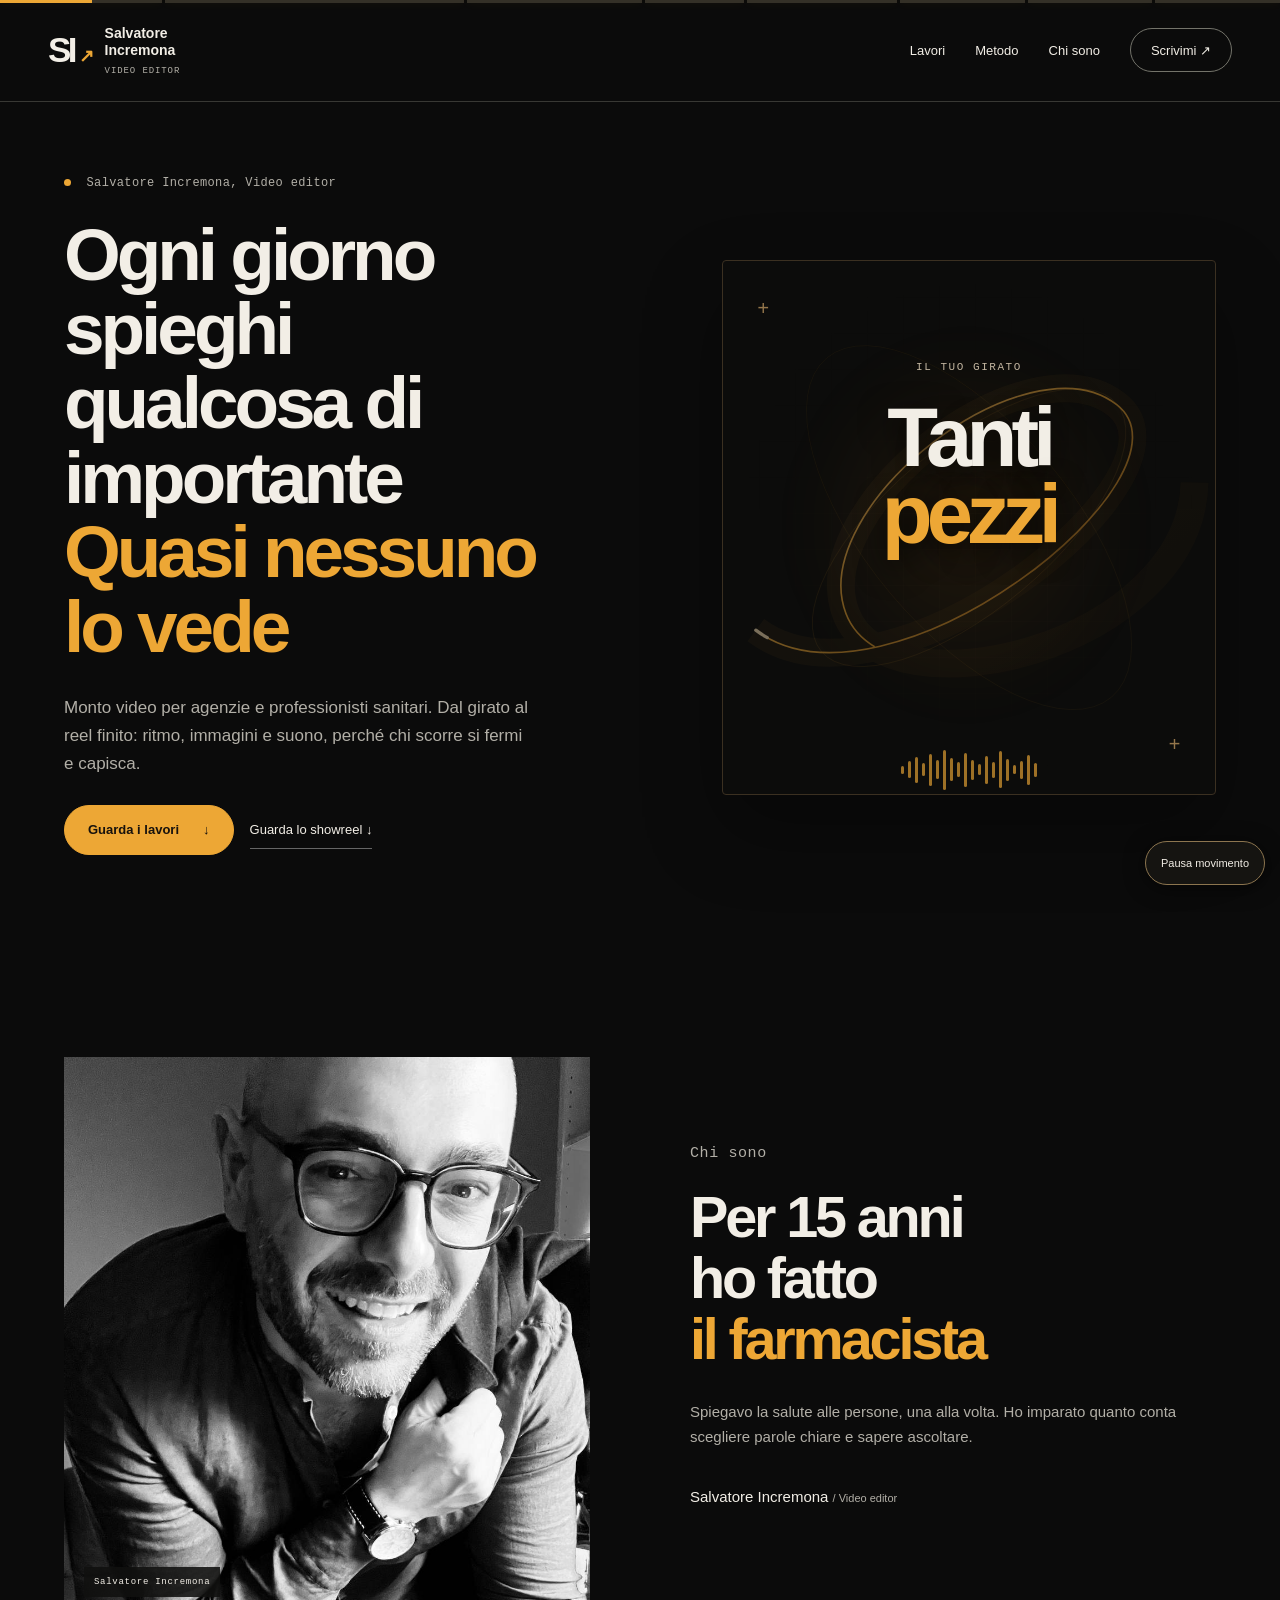
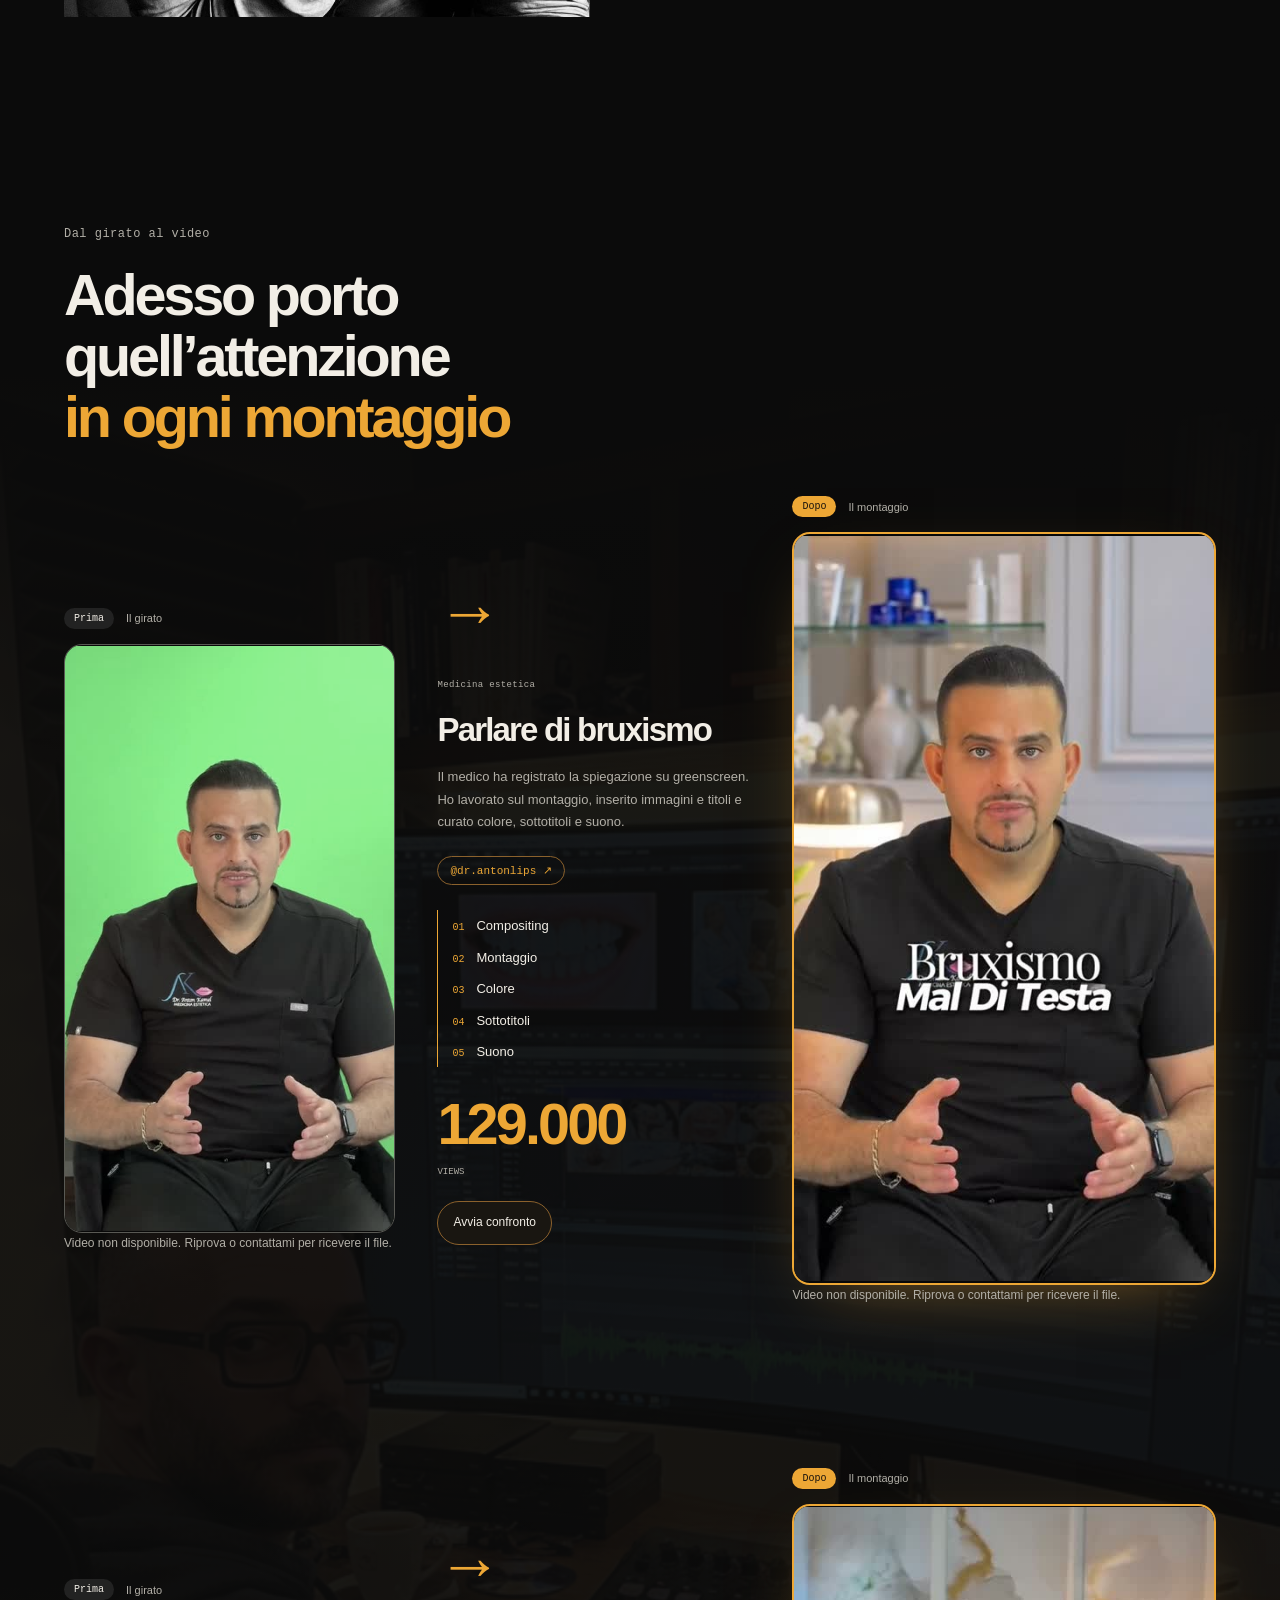
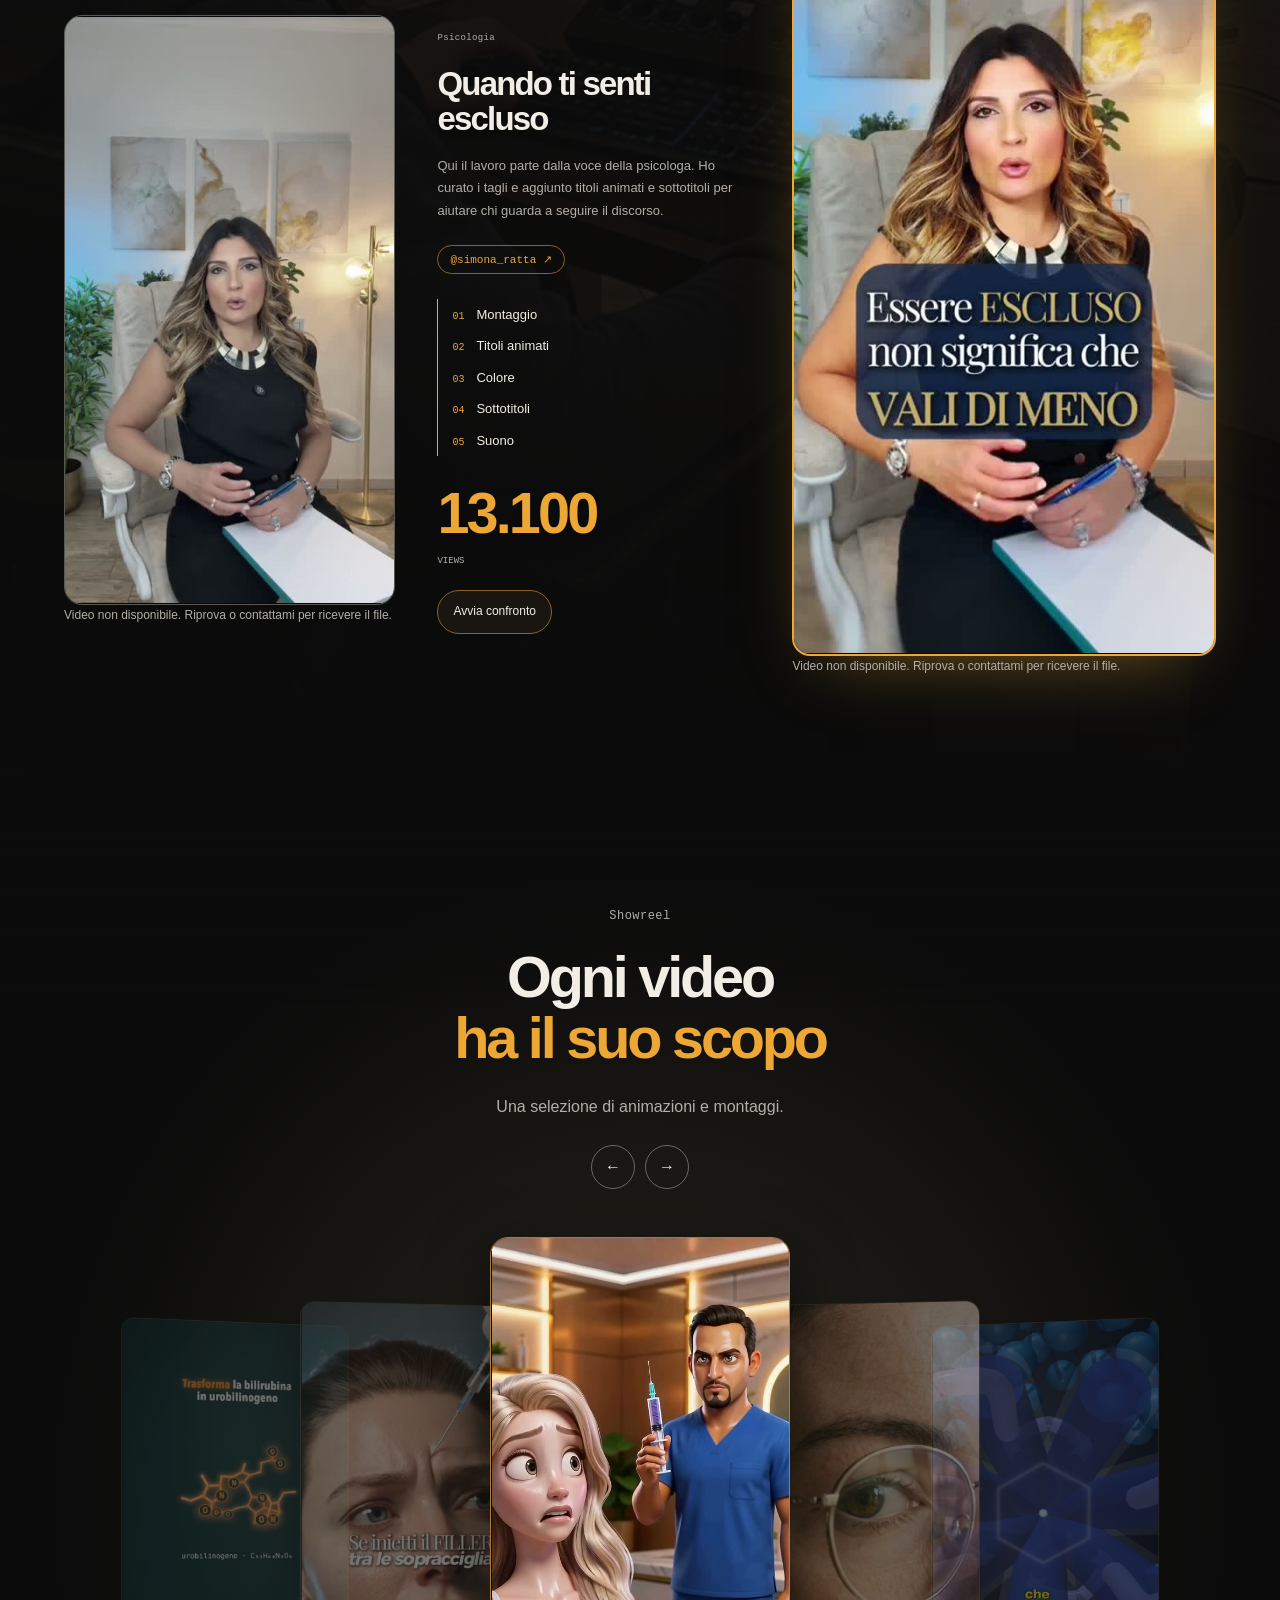
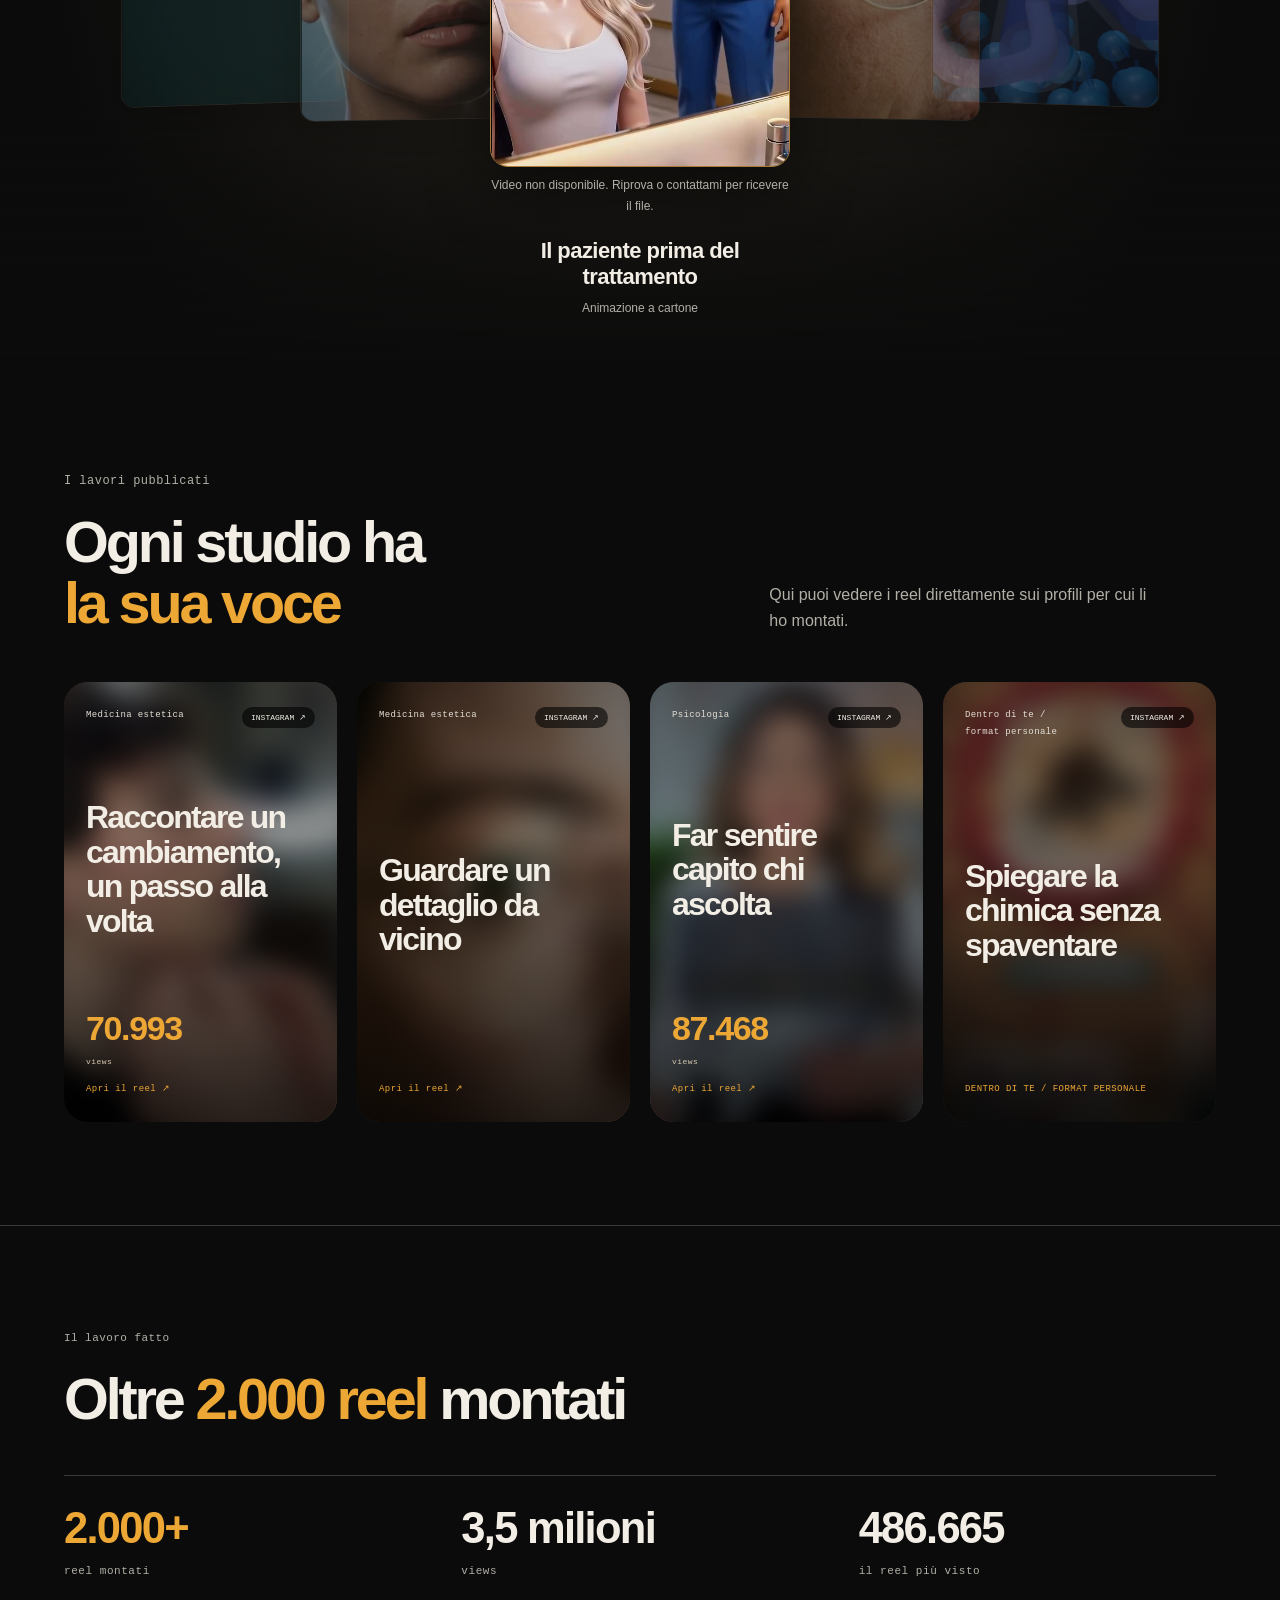
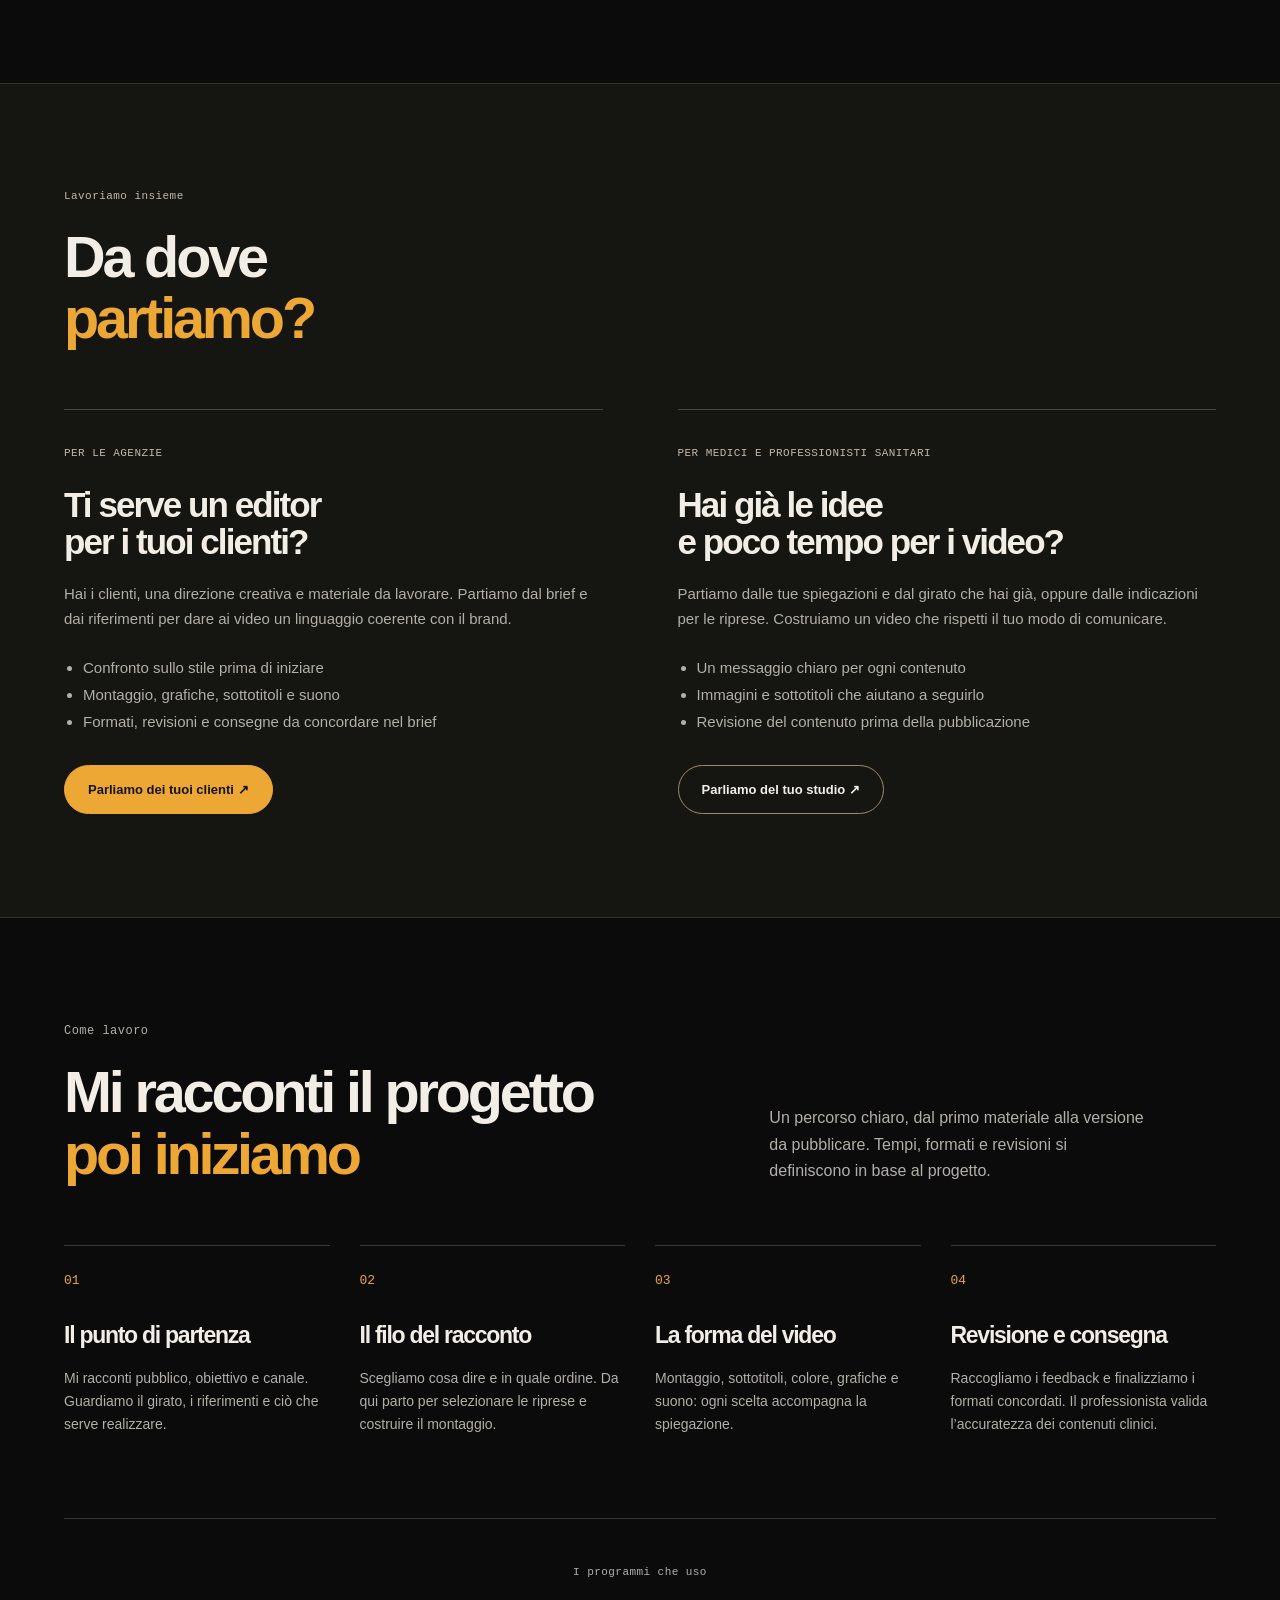
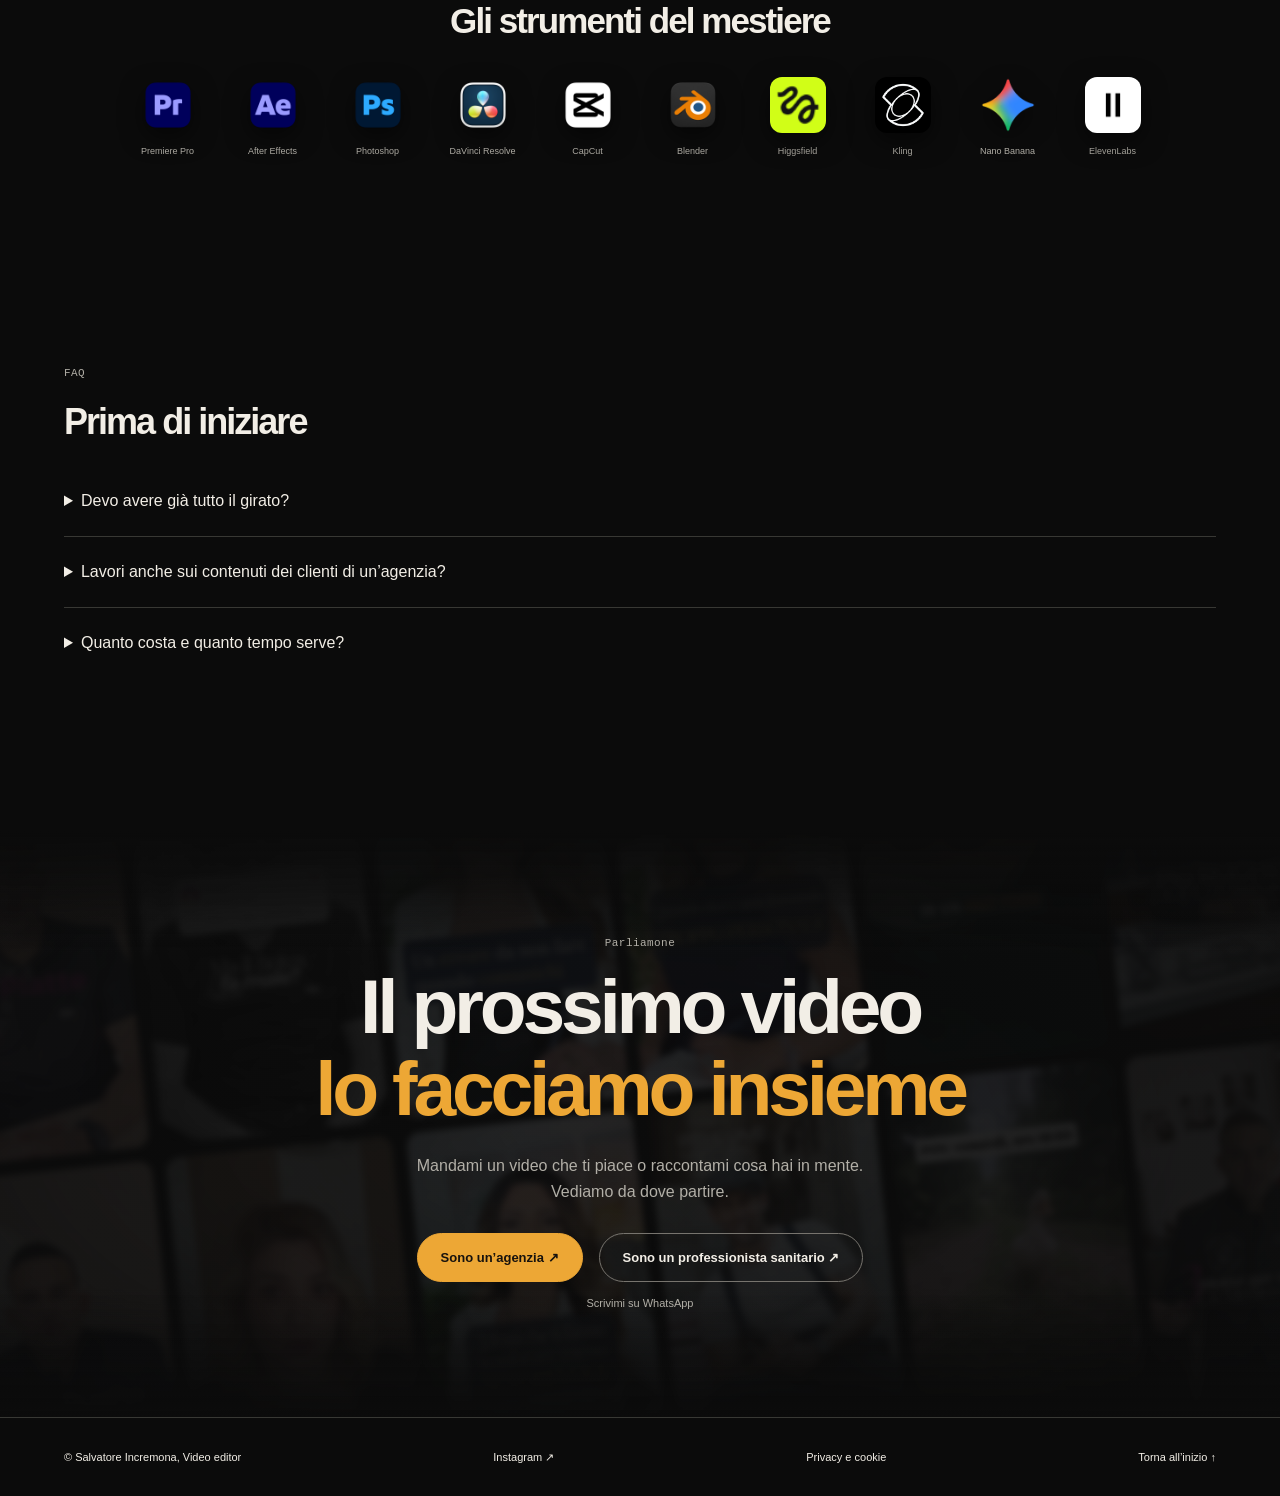
==== commit a52b5b2e: "Telefono: schede lavori in loop, icone senza nomi Co-Authored-By: Claude Opus 5.5 <noreply@anthropic" ====
--- a/index.html
+++ b/index.html
@@ -1,7 +1,7 @@
 <!doctype html>
 <html lang="it">
 <!-- Fatto da GPT per Salvatore Incremona. Sorgenti modificabili: index.html, style.css e script.js. --><head>
-<meta name="generator" content="Fatto da GPT"><meta charset="utf-8"><meta name="viewport" content="width=device-width, initial-scale=1"><meta name="theme-color" content="#10100f"><title>Salvatore Incremona — Video editor, linguaggio della salute</title><meta name="description" content="Montaggio video, storytelling e contenuti sanitari. Il portfolio di Salvatore Incremona: prima e dopo, selezione lavori e collaborazioni per agenzie e professionisti sanitari."><meta property="og:title" content="Salvatore Incremona — Video editor"><meta property="og:description" content="Conosco il linguaggio della salute. Gli do forma, un video alla volta."><meta property="og:type" content="website"><link rel="icon" href="favicon.svg" type="image/svg+xml"><link rel="stylesheet" href="style.css?v=22"><script src="script.js?v=22" defer></script></head>
+<meta name="generator" content="Fatto da GPT"><meta charset="utf-8"><meta name="viewport" content="width=device-width, initial-scale=1"><meta name="theme-color" content="#10100f"><title>Salvatore Incremona — Video editor, linguaggio della salute</title><meta name="description" content="Montaggio video, storytelling e contenuti sanitari. Il portfolio di Salvatore Incremona: prima e dopo, selezione lavori e collaborazioni per agenzie e professionisti sanitari."><meta property="og:title" content="Salvatore Incremona — Video editor"><meta property="og:description" content="Conosco il linguaggio della salute. Gli do forma, un video alla volta."><meta property="og:type" content="website"><link rel="icon" href="favicon.svg" type="image/svg+xml"><link rel="stylesheet" href="style.css?v=24"><script src="script.js?v=23" defer></script></head>
 <body><div class="reading-timeline" aria-hidden="true"><i data-scene="inizio"></i><i data-scene="lavori"></i><i data-scene="showreel"></i><i data-scene="risultati"></i><i data-scene="collaborazione"></i><i data-scene="metodo"></i><i data-scene="storia"></i><i data-scene="contatti"></i></div><a class="skip" href="#main">Salta al contenuto</a><header><a class="brand" href="#" aria-label="Salvatore Incremona, inizio"><span class="monogram">SI<span>↗</span></span><span>Salvatore<br>Incremona<span class="brand-role">VIDEO EDITOR</span></span></a><button class="menu-toggle" type="button" aria-expanded="false" aria-controls="primary-nav">Menu <span aria-hidden="true">+</span></button><nav id="primary-nav" aria-label="Navigazione principale"><a href="#lavori">Lavori</a><a href="#metodo">Metodo</a><a href="#storia">Chi sono</a><a class="nav-cta" href="#contatti">Scrivimi ↗</a><button class="motion-toggle" type="button" aria-pressed="false">Pausa movimento</button></nav></header>
 <main id="main"><section id="inizio" class="hero wrap"><div class="hero-copy"><p class="eyebrow"><span class="dot"></span> Salvatore Incremona, Video editor</p><h1><span class="desktop-title">Ogni giorno spieghi<br>qualcosa di importante<br><em>Quasi nessuno<br>lo vede</em></span><span class="mobile-title">Ogni giorno spieghi qualcosa di importante<br><em>Quasi nessuno lo vede</em></span></h1><p class="intro">Monto video per agenzie e professionisti sanitari. Dal girato al reel finito: ritmo, immagini e suono, perché chi scorre si fermi e capisca.</p><div class="actions"><a class="button" href="#lavori">Guarda i lavori <span>↓</span></a><a class="text-link" href="#showreel">Guarda lo showreel ↓</a></div></div><div id="motion" class="motion-stage" role="img" aria-label="Animazione astratta del montaggio: frammenti che si ricompongono intorno alle parole la tua storia">
 <div class="motion-grid" aria-hidden="true"></div>
--- a/style.css
+++ b/style.css
@@ -224,3 +224,15 @@
 @keyframes tools-loop{to{transform:translateX(calc(-50% - 9px))}}
 @media(prefers-reduced-motion:reduce){html:not(.motion-override) .tools ul.loop{animation:none}}
 html.motion-paused .tools ul.loop{animation-play-state:paused}
+/* programmi: solo icone */
+@media(max-width:700px){.tools li span{display:none}.tools img{margin-bottom:0!important}}
+/* lavori: loop infinito sul telefono, si ferma al tocco */
+@media(max-width:700px){
+ .work-track{overflow:hidden;margin:0 -22px;-webkit-mask:linear-gradient(90deg,transparent,#000 6%,#000 94%,transparent);mask:linear-gradient(90deg,transparent,#000 6%,#000 94%,transparent)}
+ .work-grid.loop{display:flex!important;overflow:visible!important;width:max-content;gap:15px!important;margin:0!important;padding:0 0 6px 22px!important;scroll-snap-type:none!important;animation:work-loop 40s linear infinite}
+ .work-grid.loop .work{flex:0 0 78vw!important;scroll-snap-align:none}
+ .work-grid.loop:hover,.work-grid.loop:active,.work-grid.loop.ferma{animation-play-state:paused}
+}
+@keyframes work-loop{to{transform:translateX(calc(-50% - 7.5px))}}
+@media(prefers-reduced-motion:reduce){html:not(.motion-override) .work-grid.loop{animation:none}}
+html.motion-paused .work-grid.loop{animation-play-state:paused}
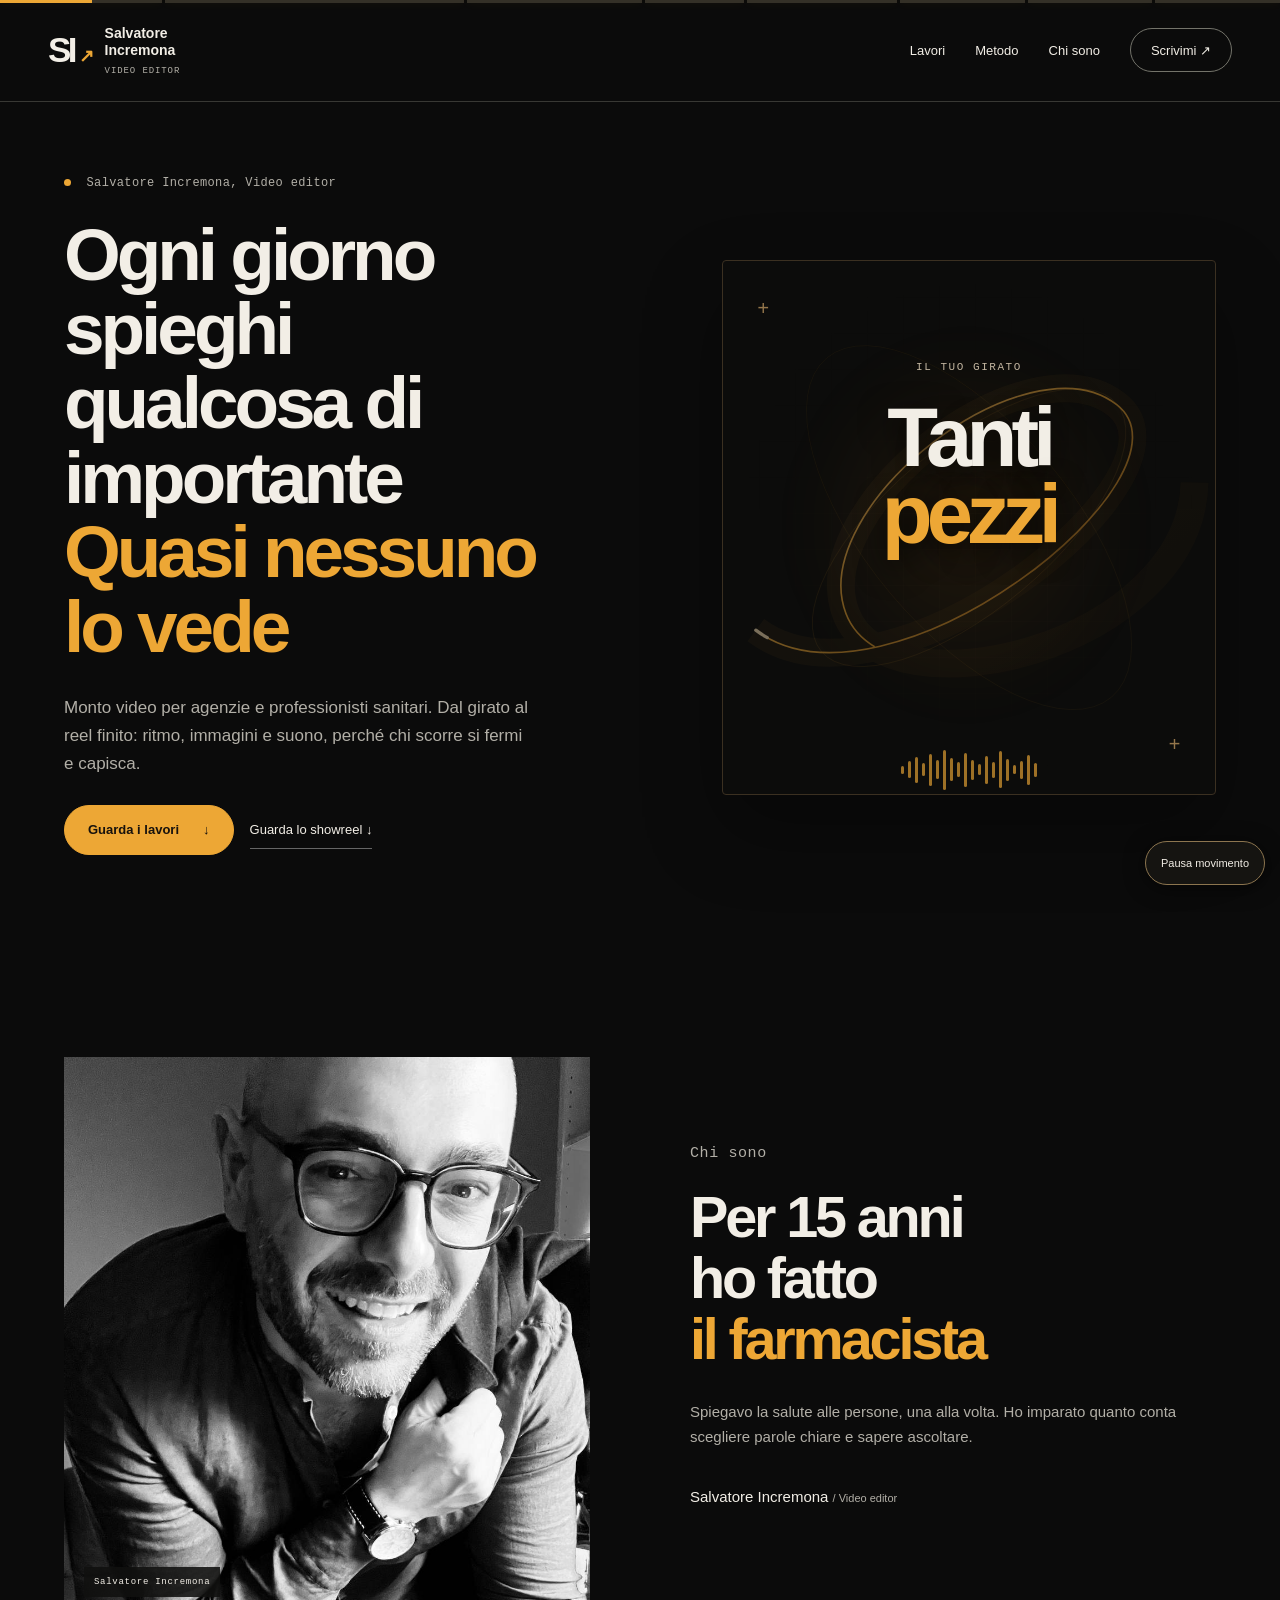
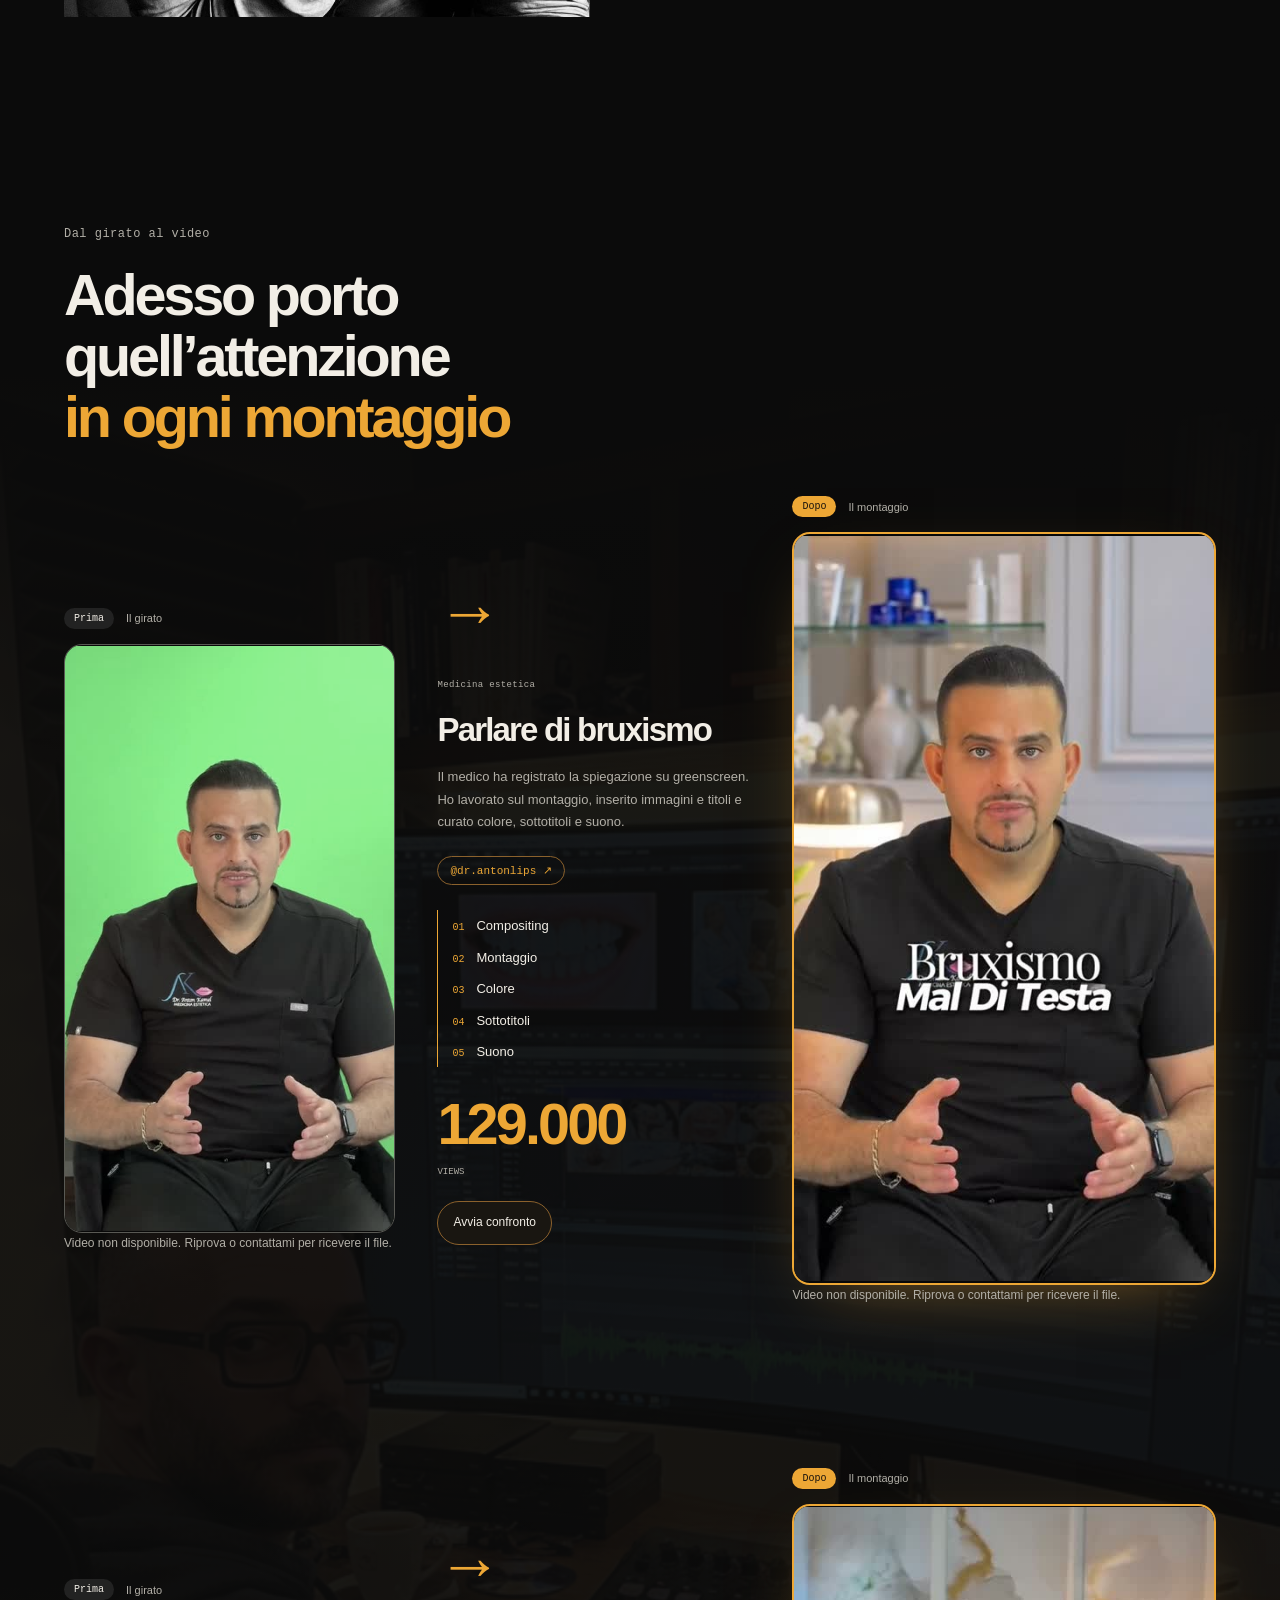
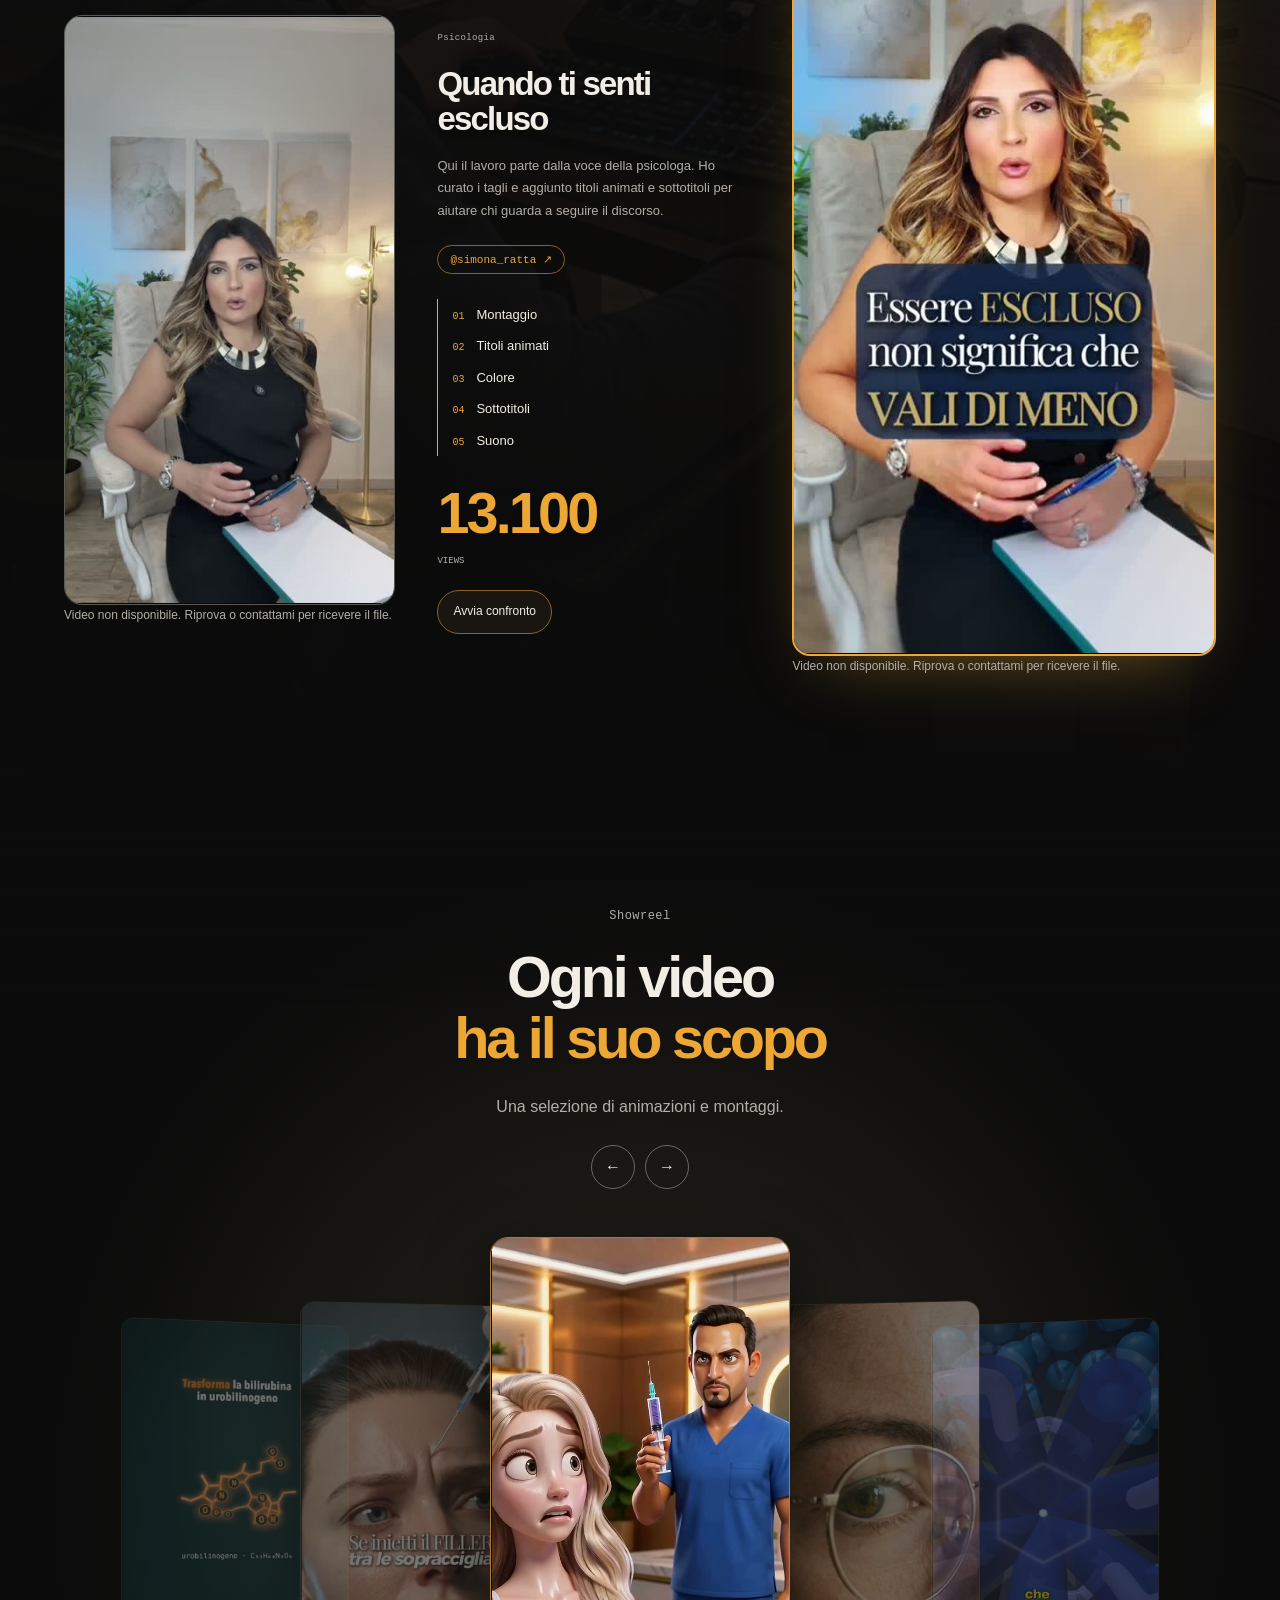
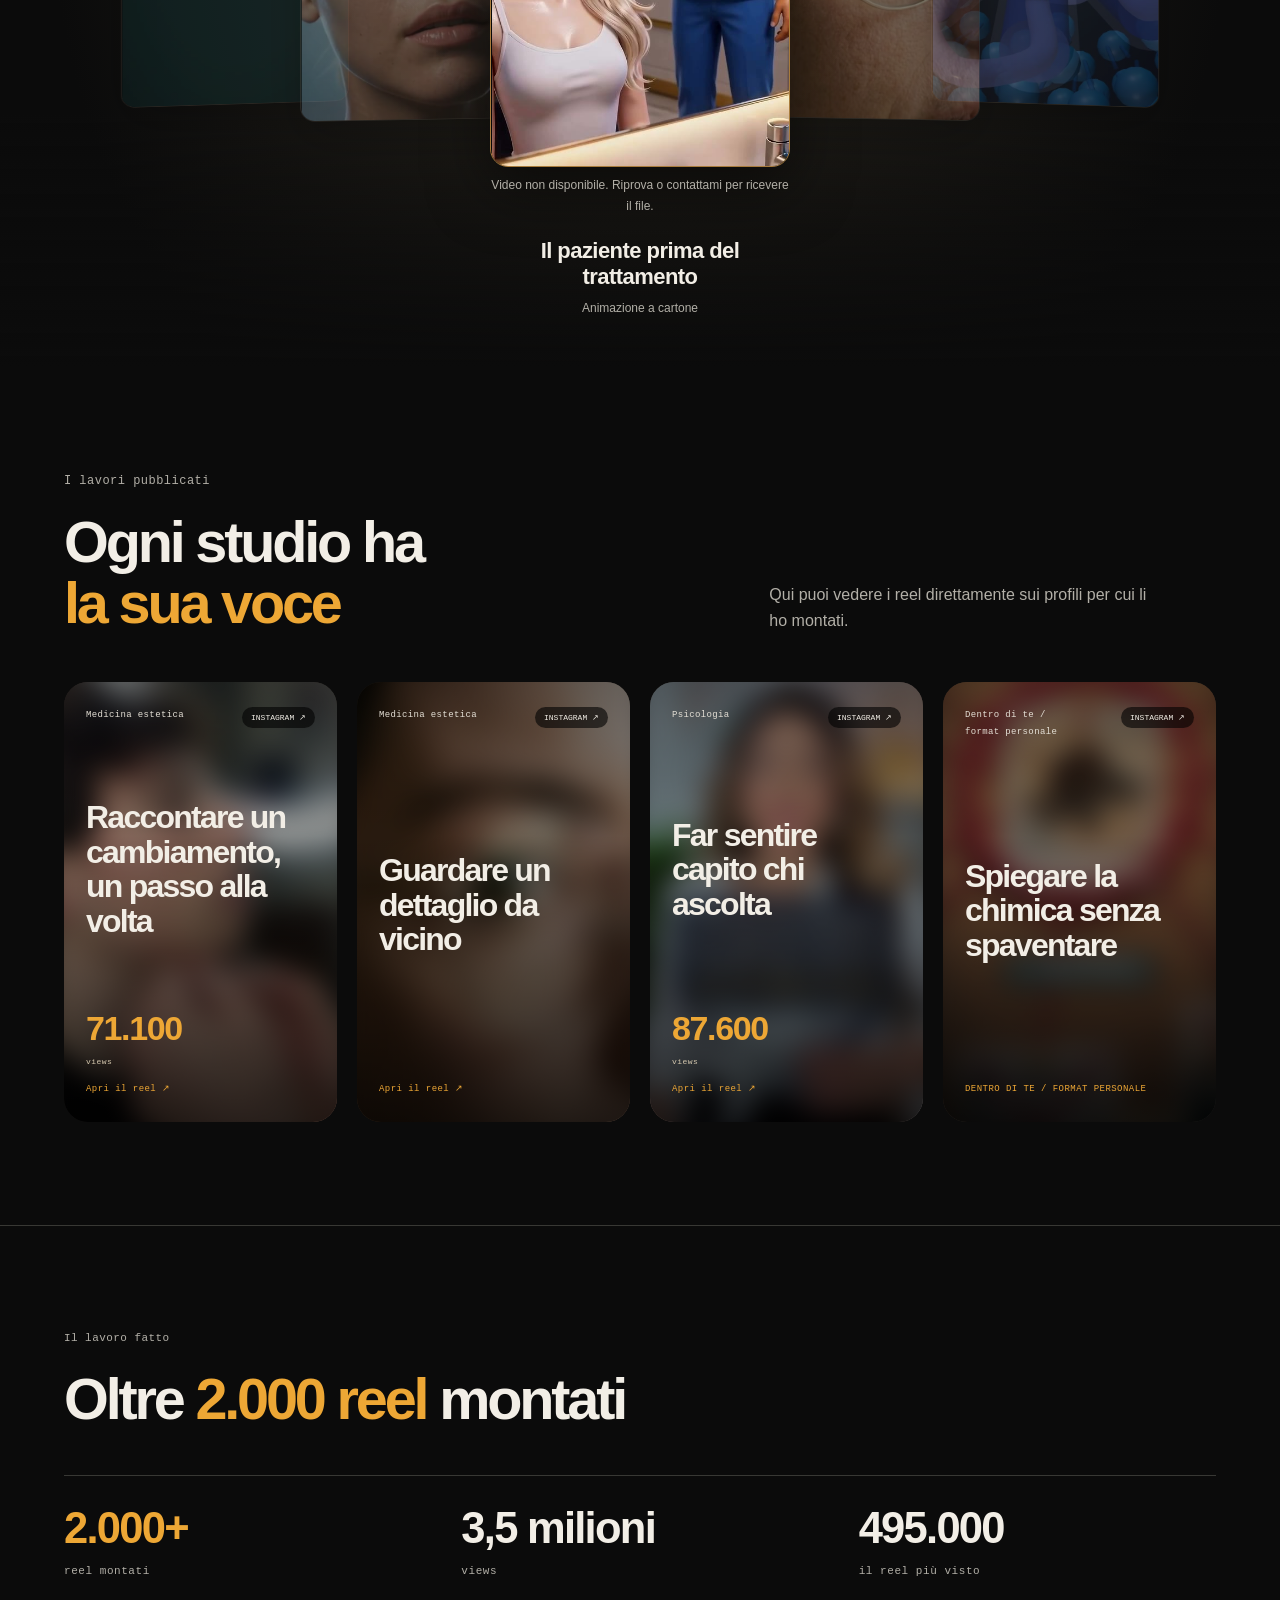
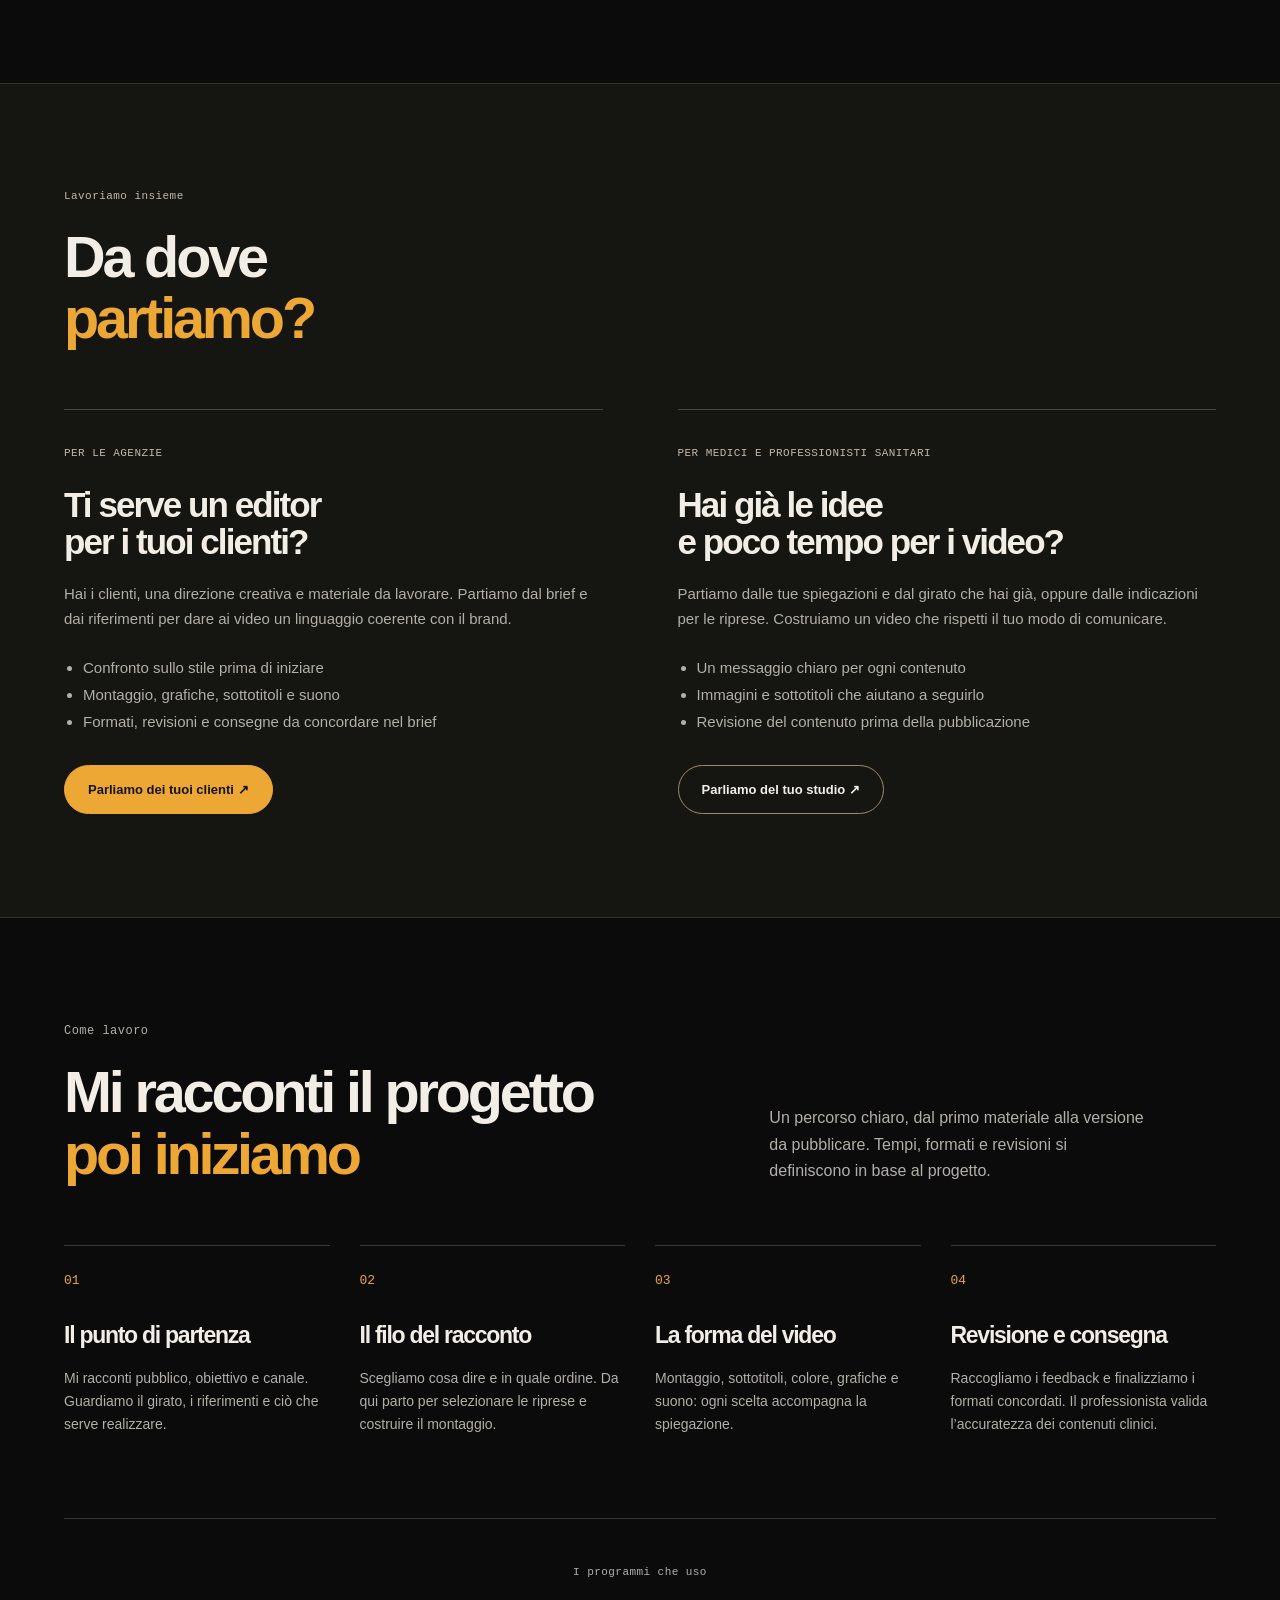
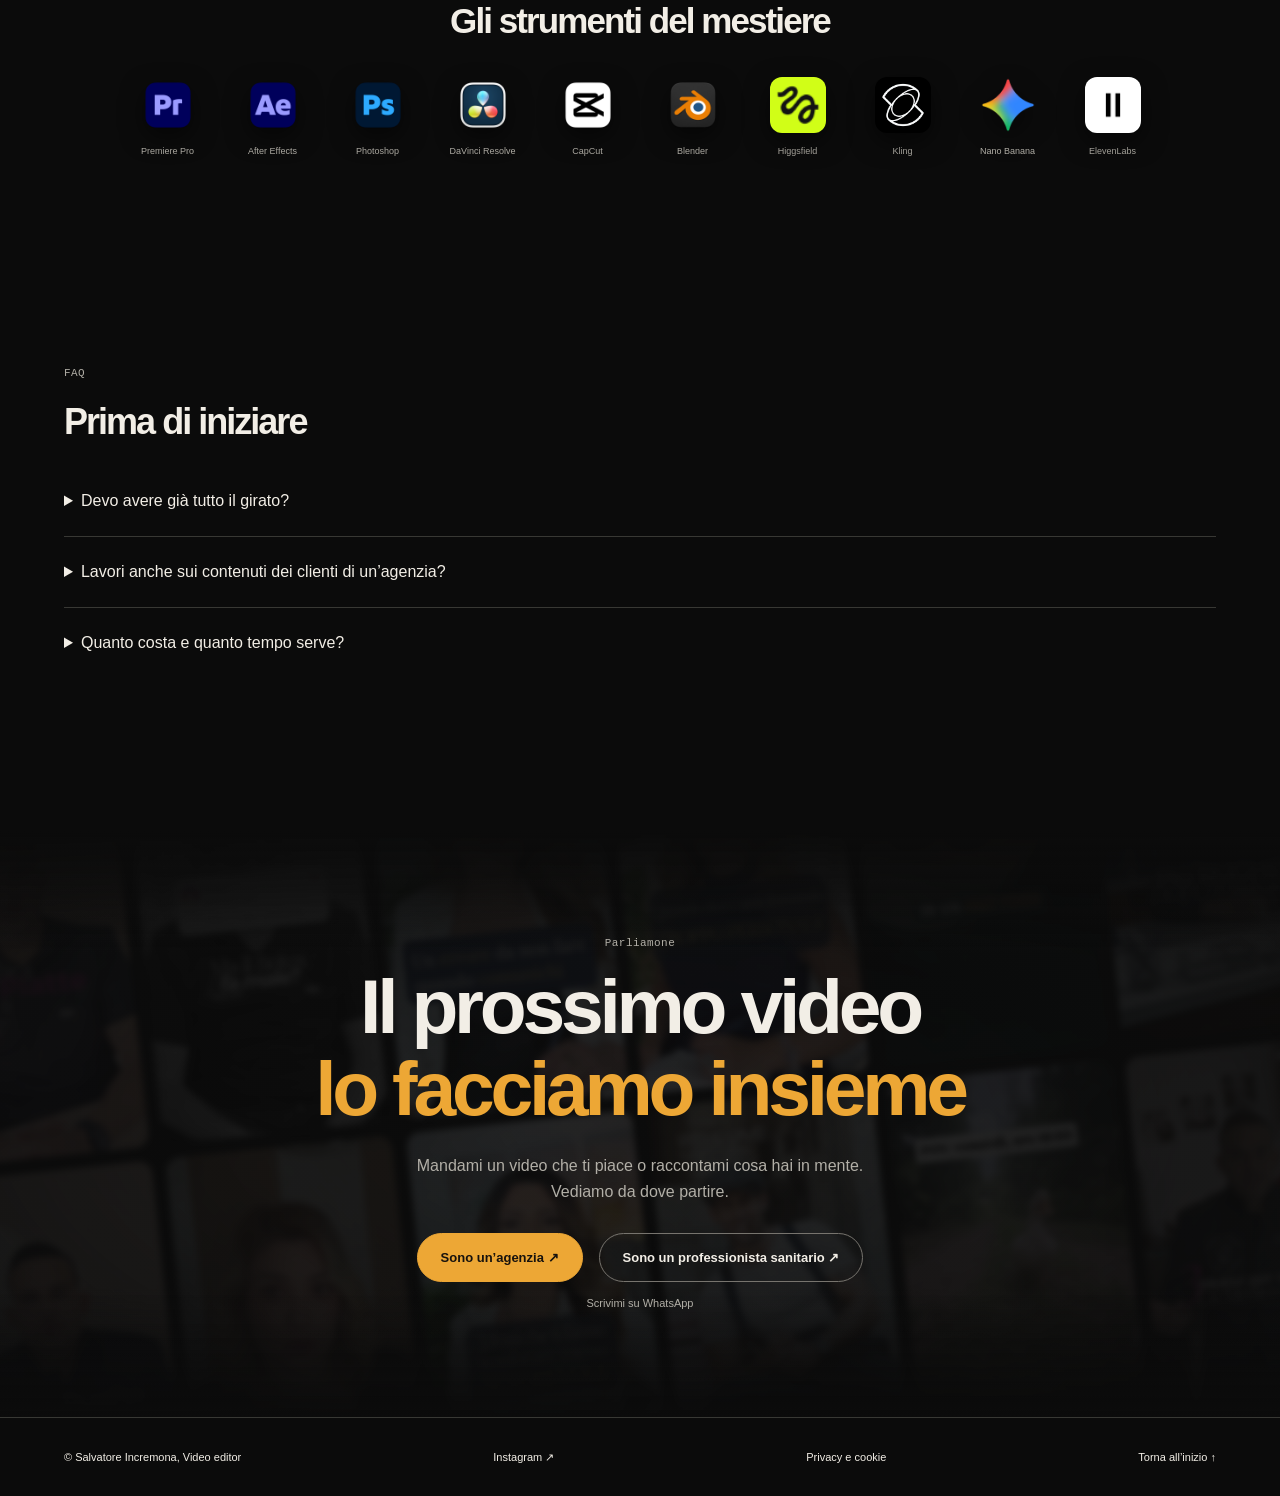
==== commit 6aecf38e: "Telefono: loop infinito trascinabile col dito Co-Authored-By: Claude Opus 5.5 <noreply@anthropic.com" ====
--- a/index.html
+++ b/index.html
@@ -1,7 +1,7 @@
 <!doctype html>
 <html lang="it">
 <!-- Fatto da GPT per Salvatore Incremona. Sorgenti modificabili: index.html, style.css e script.js. --><head>
-<meta name="generator" content="Fatto da GPT"><meta charset="utf-8"><meta name="viewport" content="width=device-width, initial-scale=1"><meta name="theme-color" content="#10100f"><title>Salvatore Incremona — Video editor, linguaggio della salute</title><meta name="description" content="Montaggio video, storytelling e contenuti sanitari. Il portfolio di Salvatore Incremona: prima e dopo, selezione lavori e collaborazioni per agenzie e professionisti sanitari."><meta property="og:title" content="Salvatore Incremona — Video editor"><meta property="og:description" content="Conosco il linguaggio della salute. Gli do forma, un video alla volta."><meta property="og:type" content="website"><link rel="icon" href="favicon.svg" type="image/svg+xml"><link rel="stylesheet" href="style.css?v=24"><script src="script.js?v=23" defer></script></head>
+<meta name="generator" content="Fatto da GPT"><meta charset="utf-8"><meta name="viewport" content="width=device-width, initial-scale=1"><meta name="theme-color" content="#10100f"><title>Salvatore Incremona — Video editor, linguaggio della salute</title><meta name="description" content="Montaggio video, storytelling e contenuti sanitari. Il portfolio di Salvatore Incremona: prima e dopo, selezione lavori e collaborazioni per agenzie e professionisti sanitari."><meta property="og:title" content="Salvatore Incremona — Video editor"><meta property="og:description" content="Conosco il linguaggio della salute. Gli do forma, un video alla volta."><meta property="og:type" content="website"><link rel="icon" href="favicon.svg" type="image/svg+xml"><link rel="stylesheet" href="style.css?v=25"><script src="script.js?v=26" defer></script></head>
 <body><div class="reading-timeline" aria-hidden="true"><i data-scene="inizio"></i><i data-scene="lavori"></i><i data-scene="showreel"></i><i data-scene="risultati"></i><i data-scene="collaborazione"></i><i data-scene="metodo"></i><i data-scene="storia"></i><i data-scene="contatti"></i></div><a class="skip" href="#main">Salta al contenuto</a><header><a class="brand" href="#" aria-label="Salvatore Incremona, inizio"><span class="monogram">SI<span>↗</span></span><span>Salvatore<br>Incremona<span class="brand-role">VIDEO EDITOR</span></span></a><button class="menu-toggle" type="button" aria-expanded="false" aria-controls="primary-nav">Menu <span aria-hidden="true">+</span></button><nav id="primary-nav" aria-label="Navigazione principale"><a href="#lavori">Lavori</a><a href="#metodo">Metodo</a><a href="#storia">Chi sono</a><a class="nav-cta" href="#contatti">Scrivimi ↗</a><button class="motion-toggle" type="button" aria-pressed="false">Pausa movimento</button></nav></header>
 <main id="main"><section id="inizio" class="hero wrap"><div class="hero-copy"><p class="eyebrow"><span class="dot"></span> Salvatore Incremona, Video editor</p><h1><span class="desktop-title">Ogni giorno spieghi<br>qualcosa di importante<br><em>Quasi nessuno<br>lo vede</em></span><span class="mobile-title">Ogni giorno spieghi qualcosa di importante<br><em>Quasi nessuno lo vede</em></span></h1><p class="intro">Monto video per agenzie e professionisti sanitari. Dal girato al reel finito: ritmo, immagini e suono, perché chi scorre si fermi e capisca.</p><div class="actions"><a class="button" href="#lavori">Guarda i lavori <span>↓</span></a><a class="text-link" href="#showreel">Guarda lo showreel ↓</a></div></div><div id="motion" class="motion-stage" role="img" aria-label="Animazione astratta del montaggio: frammenti che si ricompongono intorno alle parole la tua storia">
 <div class="motion-grid" aria-hidden="true"></div>
--- a/style.css
+++ b/style.css
@@ -236,3 +236,9 @@
 @keyframes work-loop{to{transform:translateX(calc(-50% - 7.5px))}}
 @media(prefers-reduced-motion:reduce){html:not(.motion-override) .work-grid.loop{animation:none}}
 html.motion-paused .work-grid.loop{animation-play-state:paused}
+/* loop che si può anche scorrere col dito: niente animazione CSS, lo muove lo script */
+@media(max-width:700px){
+ .work-grid.loop,.tools ul.loop{animation:none!important;transform:none!important}
+ .work-track,.tools-track{overflow-x:auto!important;overflow-y:hidden;scrollbar-width:none;-webkit-overflow-scrolling:touch;touch-action:pan-x pan-y}
+ .work-track::-webkit-scrollbar,.tools-track::-webkit-scrollbar{display:none}
+}
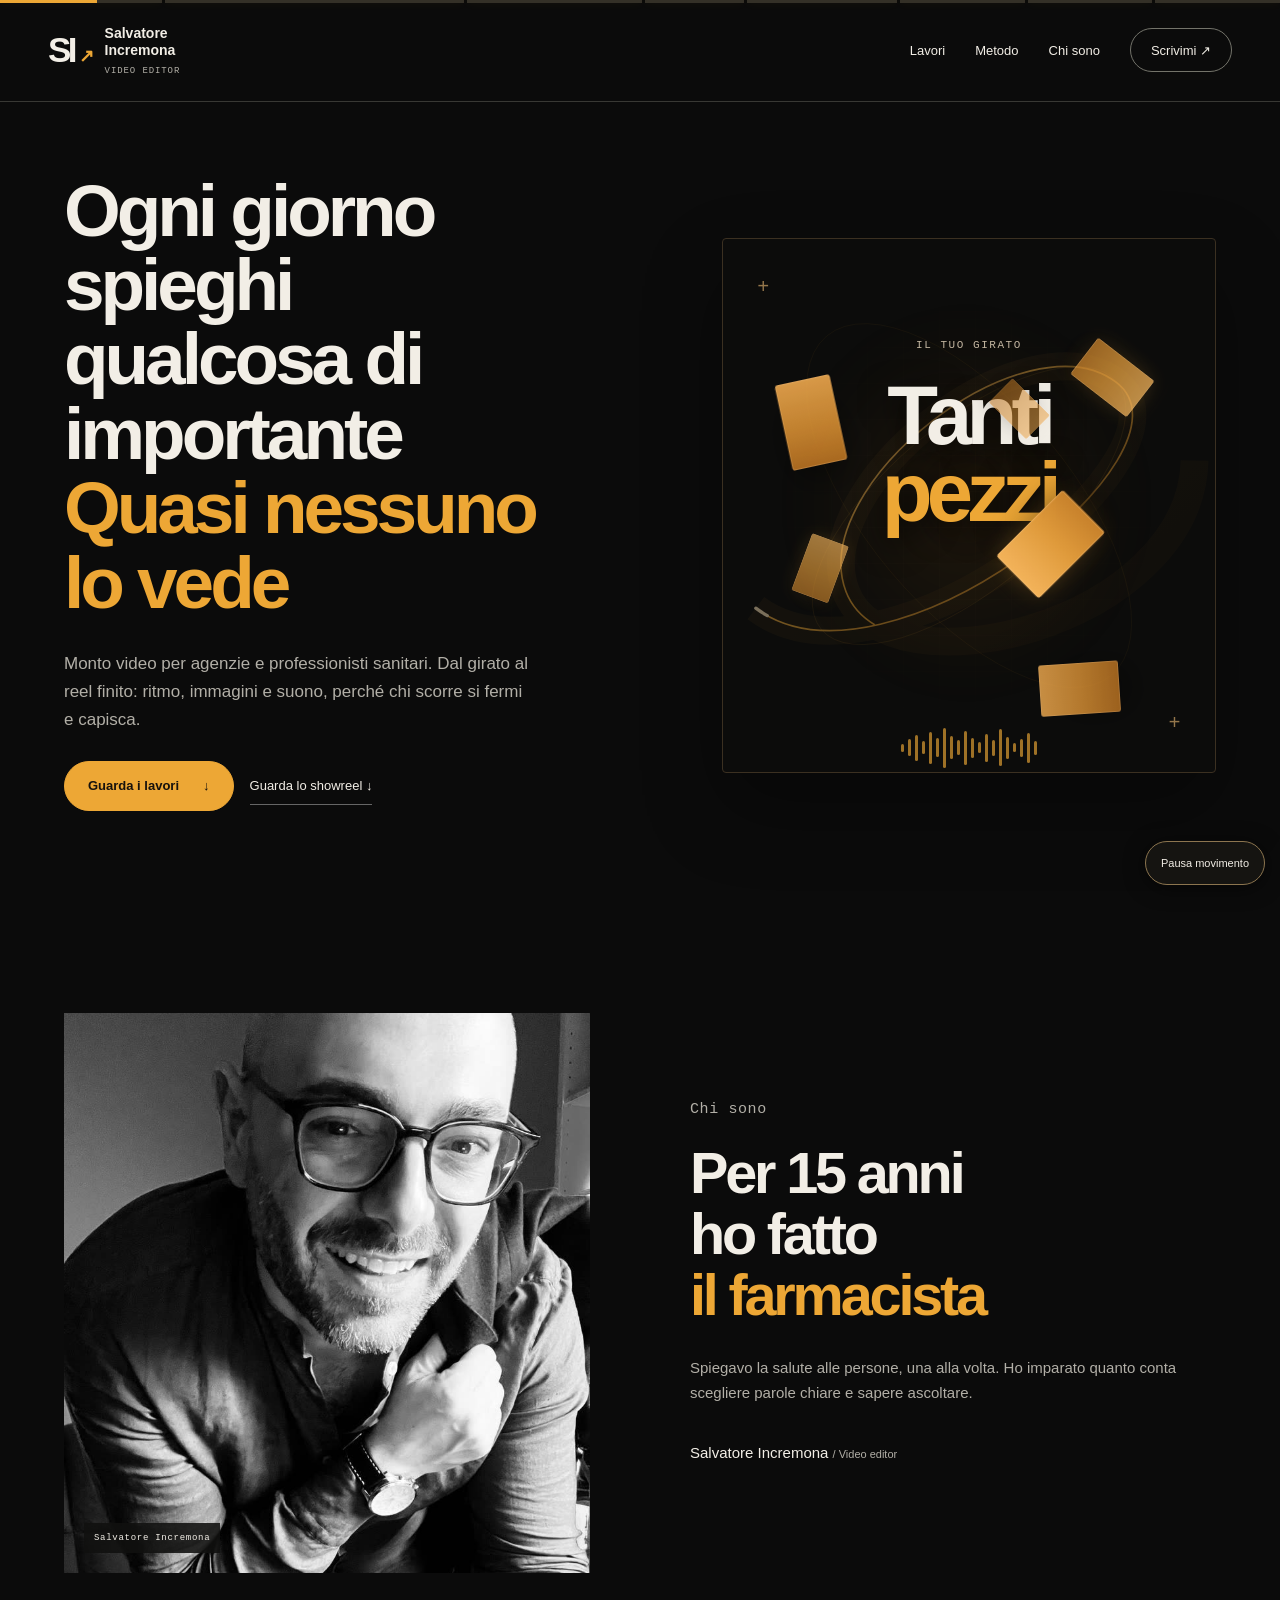
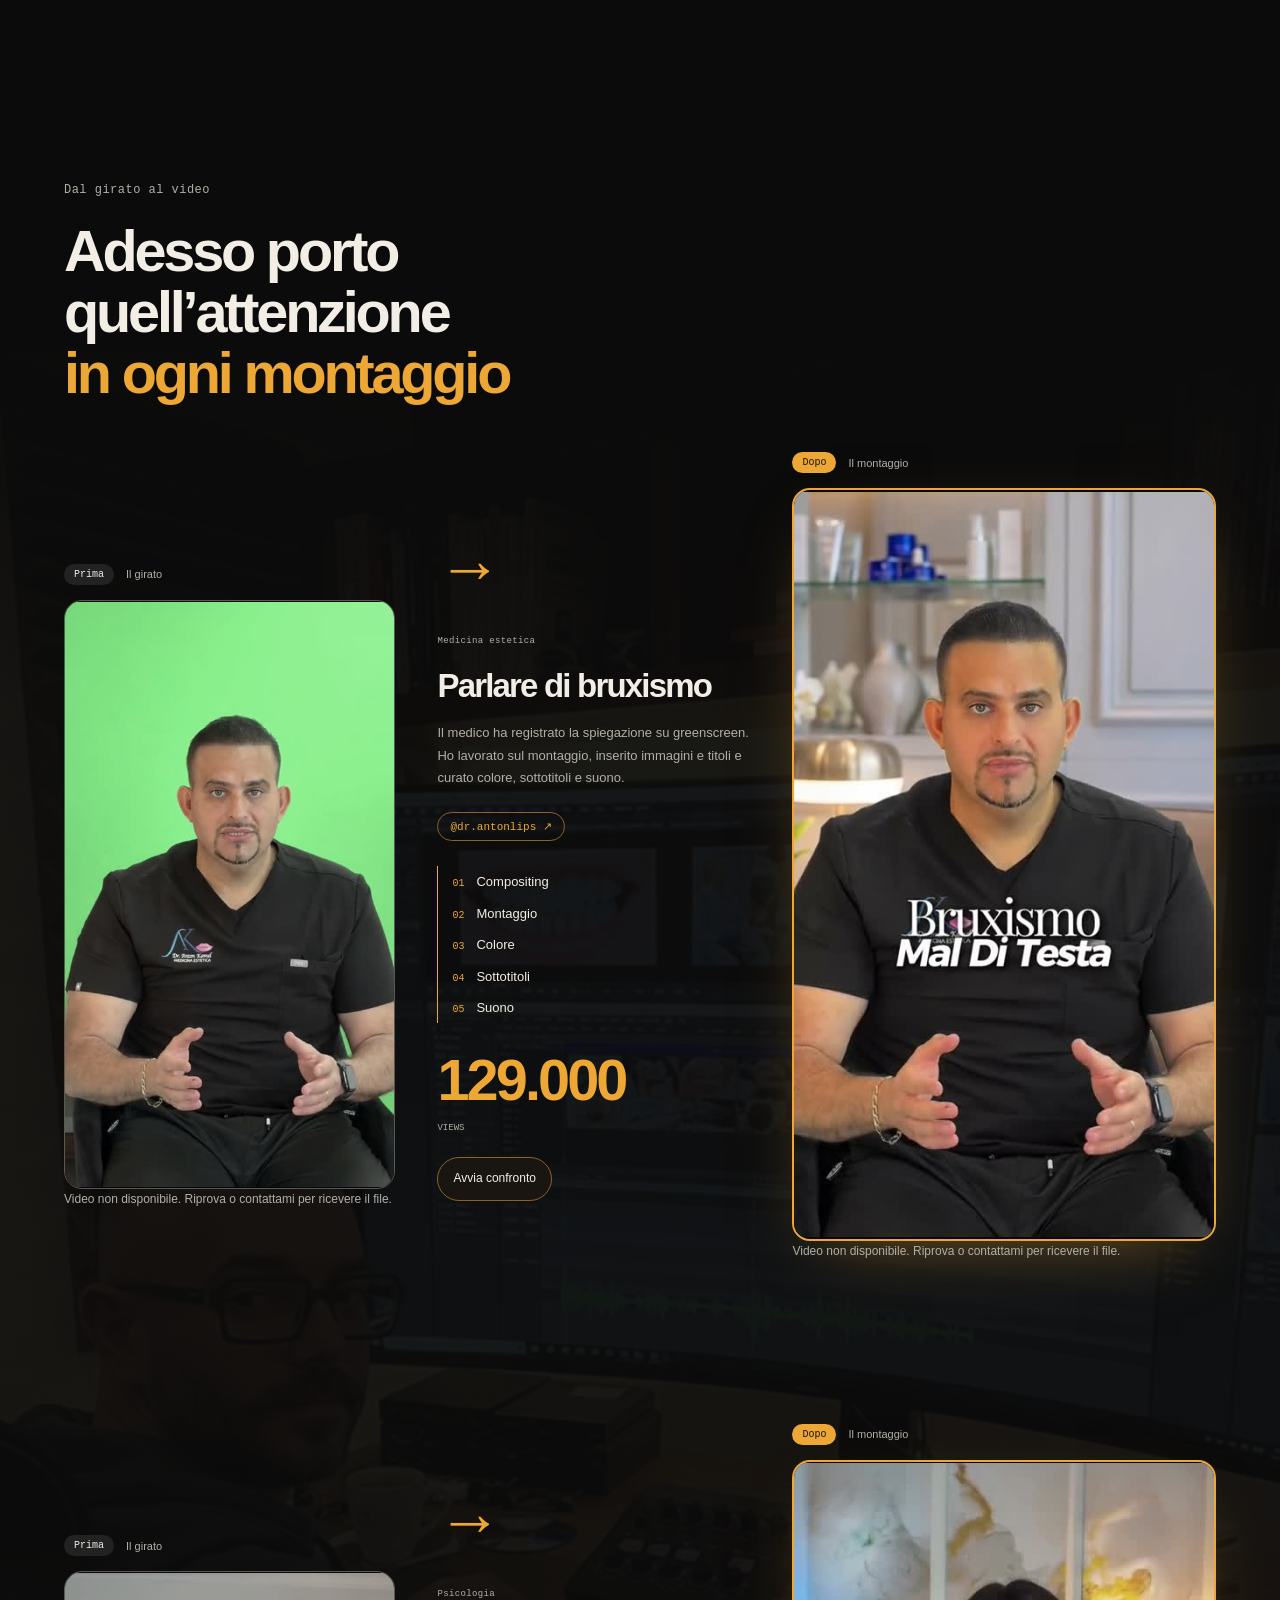
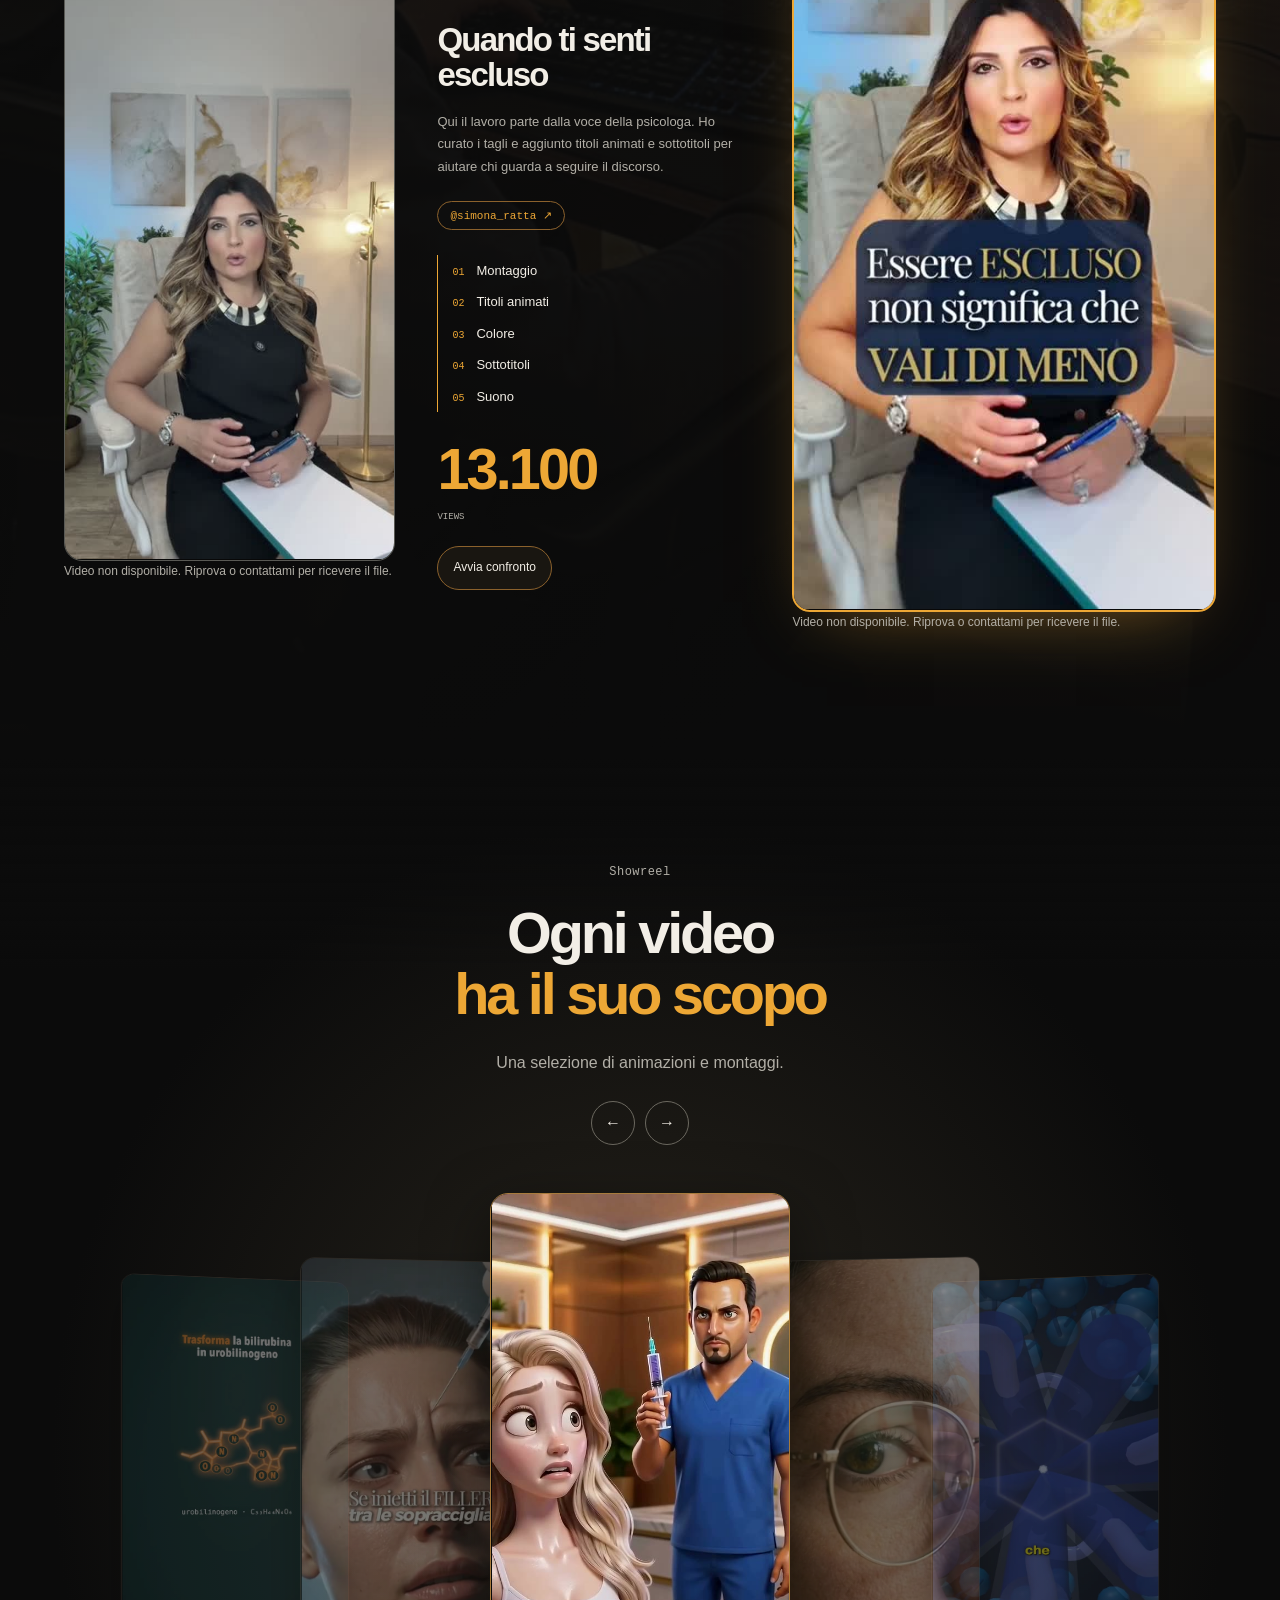
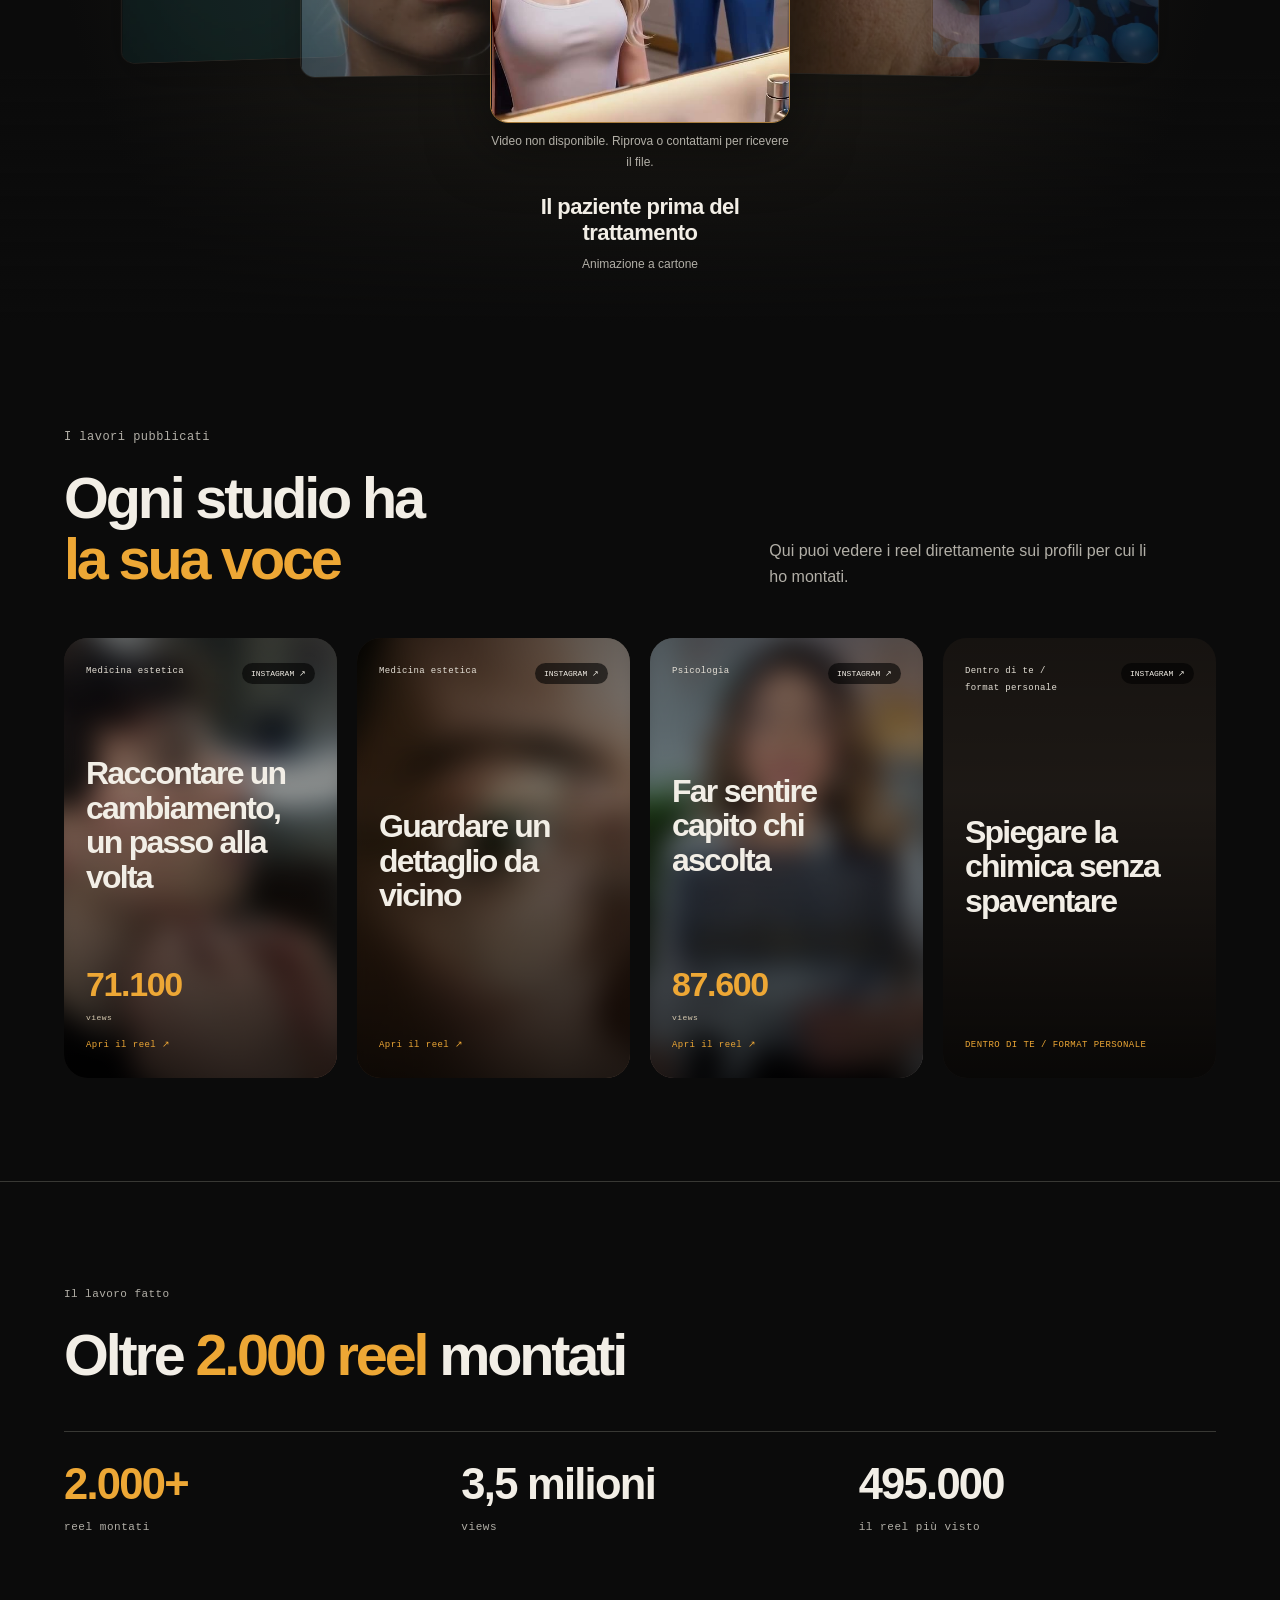
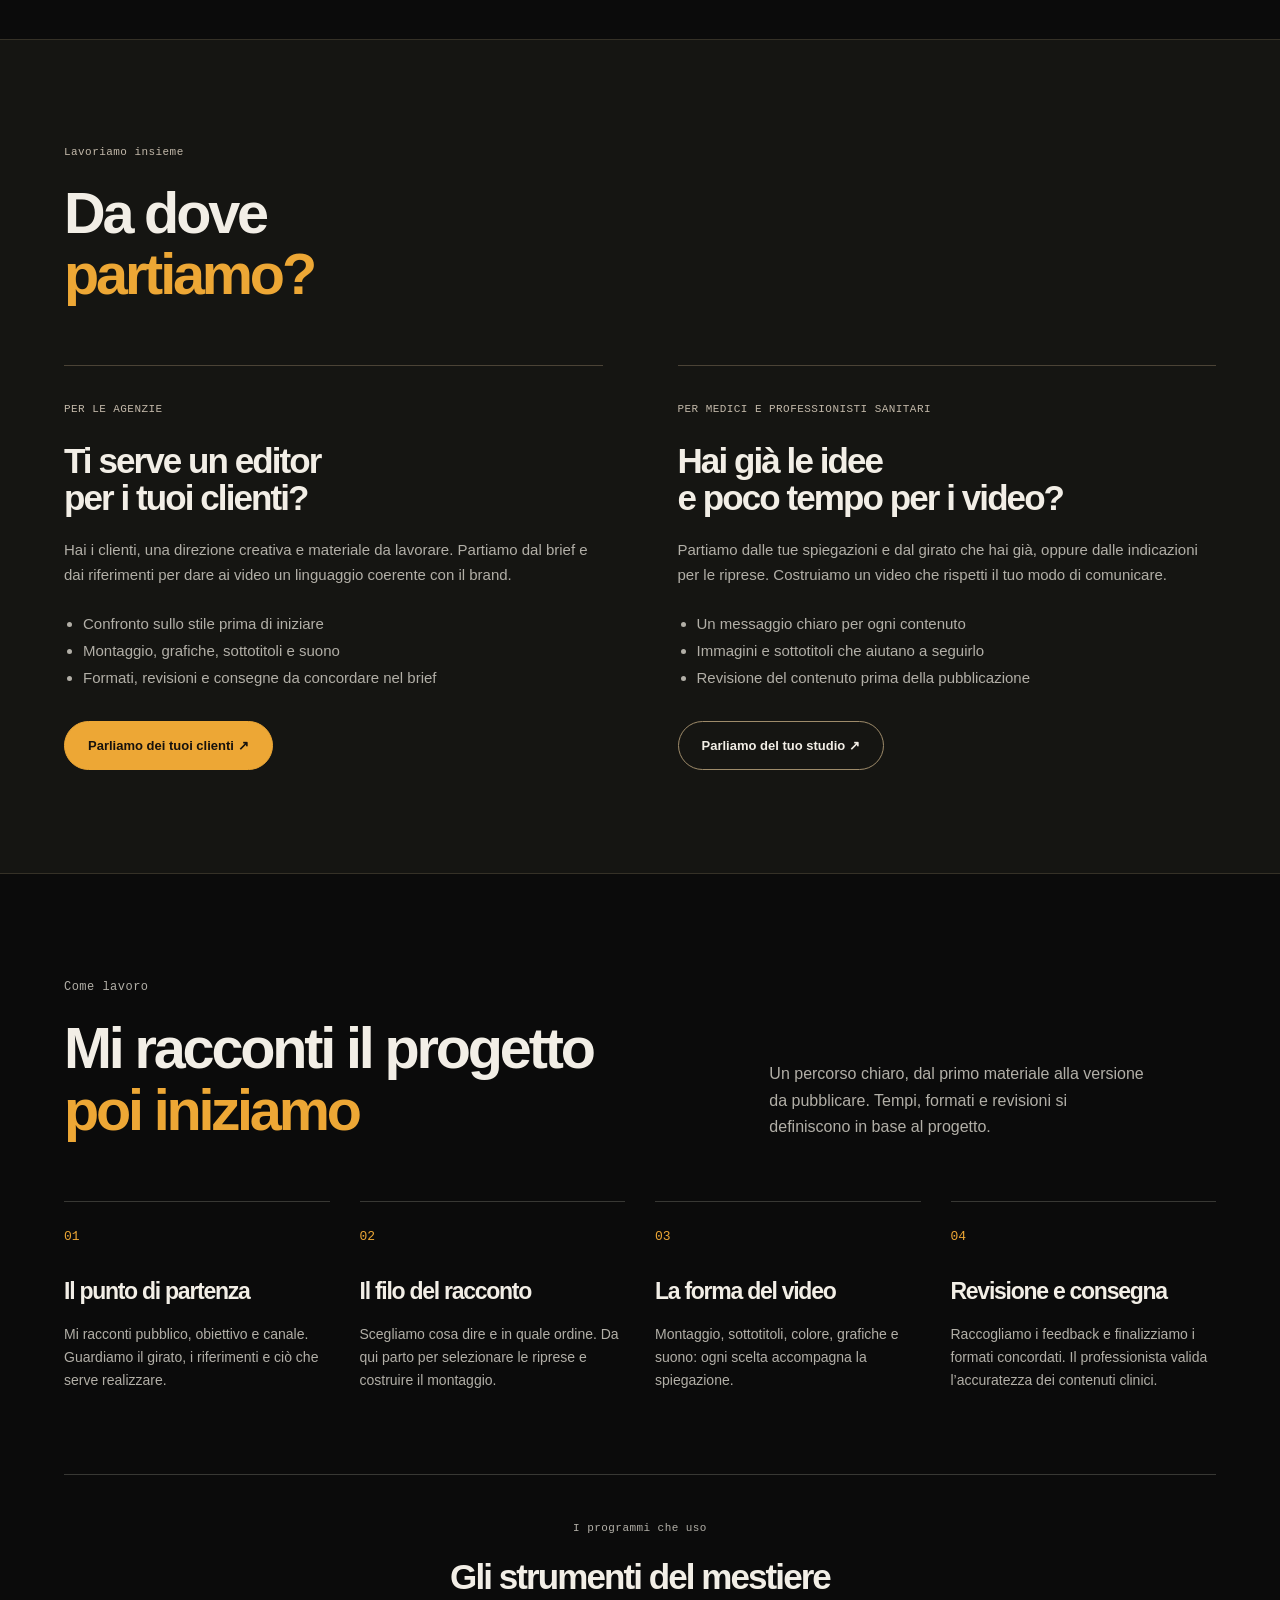
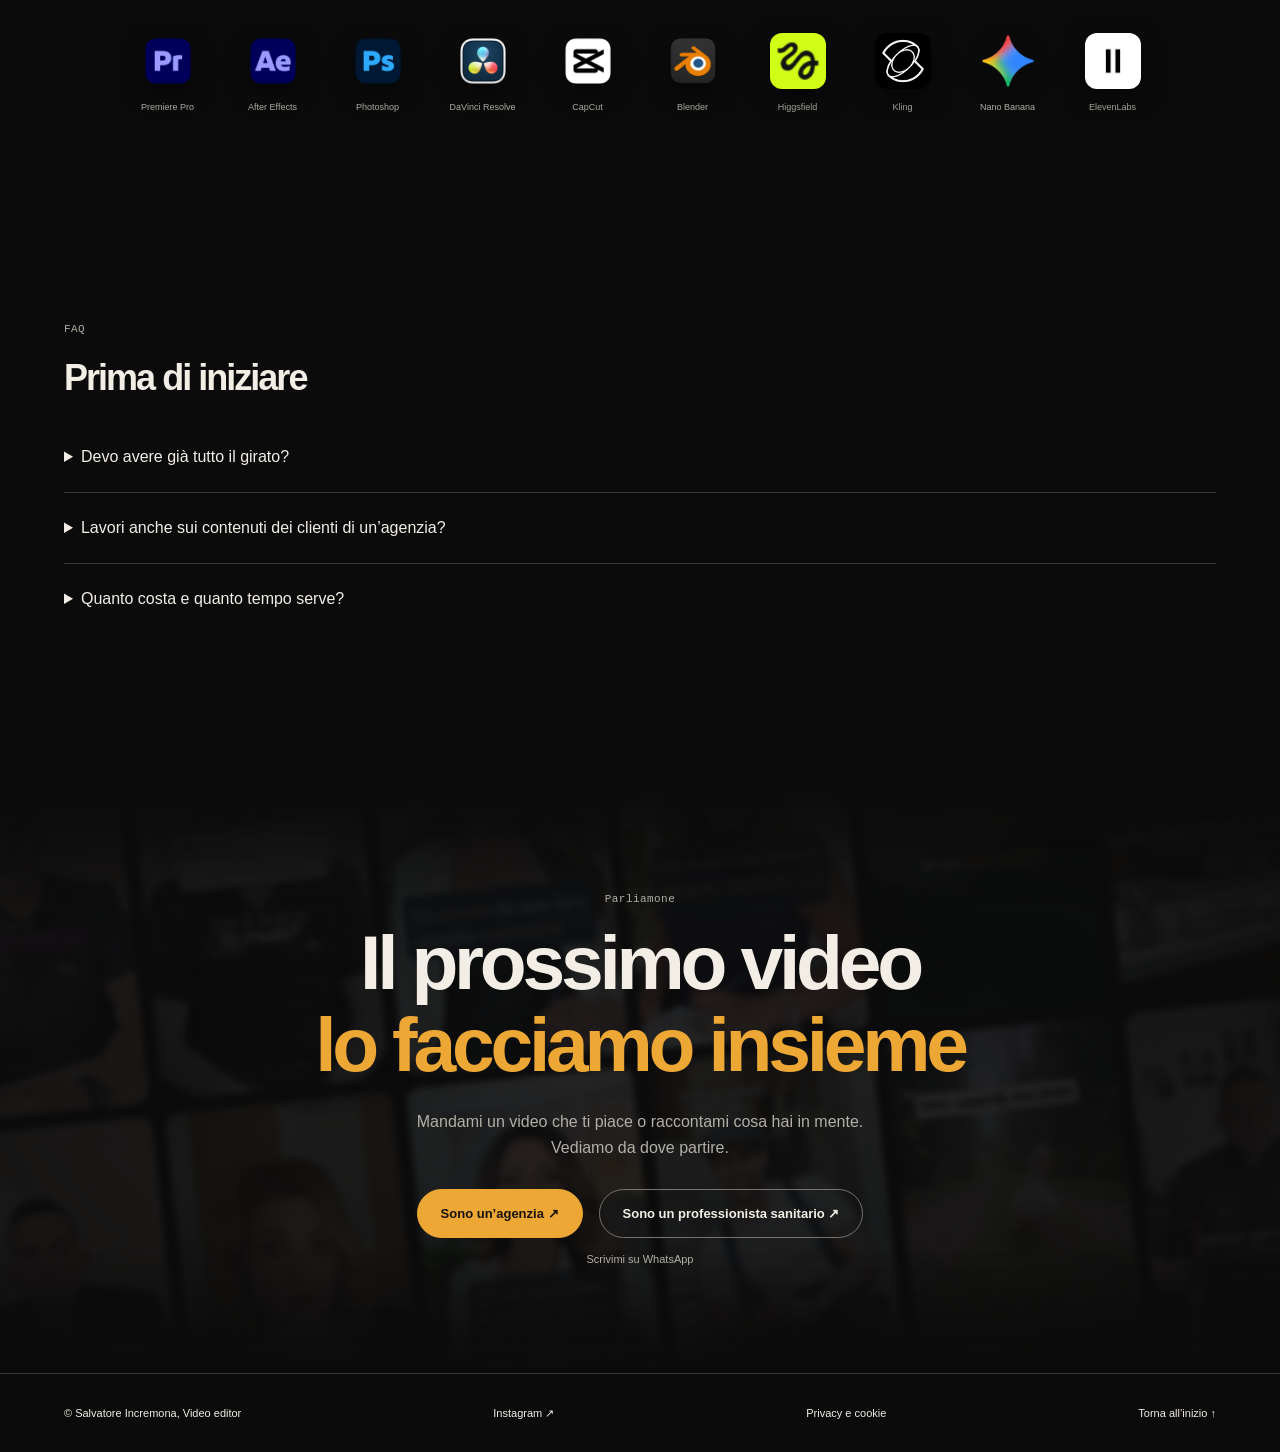
==== commit ec0be9eb: "Pagina più leggera, copertine caricate al bisogno, timeline sempre nel riquadro Co-Authored-By: Clau" ====
--- a/index.html
+++ b/index.html
@@ -1,9 +1,9 @@
 <!doctype html>
 <html lang="it">
 <!-- Fatto da GPT per Salvatore Incremona. Sorgenti modificabili: index.html, style.css e script.js. --><head>
-<meta name="generator" content="Fatto da GPT"><meta charset="utf-8"><meta name="viewport" content="width=device-width, initial-scale=1"><meta name="theme-color" content="#10100f"><title>Salvatore Incremona — Video editor, linguaggio della salute</title><meta name="description" content="Montaggio video, storytelling e contenuti sanitari. Il portfolio di Salvatore Incremona: prima e dopo, selezione lavori e collaborazioni per agenzie e professionisti sanitari."><meta property="og:title" content="Salvatore Incremona — Video editor"><meta property="og:description" content="Conosco il linguaggio della salute. Gli do forma, un video alla volta."><meta property="og:type" content="website"><link rel="icon" href="favicon.svg" type="image/svg+xml"><link rel="stylesheet" href="style.css?v=25"><script src="script.js?v=26" defer></script></head>
+<meta name="generator" content="Fatto da GPT"><meta charset="utf-8"><meta name="viewport" content="width=device-width, initial-scale=1"><meta name="theme-color" content="#10100f"><title>Salvatore Incremona — Video editor, linguaggio della salute</title><meta name="description" content="Montaggio video, storytelling e contenuti sanitari. Il portfolio di Salvatore Incremona: prima e dopo, selezione lavori e collaborazioni per agenzie e professionisti sanitari."><meta property="og:title" content="Salvatore Incremona — Video editor"><meta property="og:description" content="Conosco il linguaggio della salute. Gli do forma, un video alla volta."><meta property="og:type" content="website"><link rel="icon" href="favicon.svg" type="image/svg+xml"><link rel="stylesheet" href="style.css?v=25"><script src="script.js?v=28" defer></script></head>
 <body><div class="reading-timeline" aria-hidden="true"><i data-scene="inizio"></i><i data-scene="lavori"></i><i data-scene="showreel"></i><i data-scene="risultati"></i><i data-scene="collaborazione"></i><i data-scene="metodo"></i><i data-scene="storia"></i><i data-scene="contatti"></i></div><a class="skip" href="#main">Salta al contenuto</a><header><a class="brand" href="#" aria-label="Salvatore Incremona, inizio"><span class="monogram">SI<span>↗</span></span><span>Salvatore<br>Incremona<span class="brand-role">VIDEO EDITOR</span></span></a><button class="menu-toggle" type="button" aria-expanded="false" aria-controls="primary-nav">Menu <span aria-hidden="true">+</span></button><nav id="primary-nav" aria-label="Navigazione principale"><a href="#lavori">Lavori</a><a href="#metodo">Metodo</a><a href="#storia">Chi sono</a><a class="nav-cta" href="#contatti">Scrivimi ↗</a><button class="motion-toggle" type="button" aria-pressed="false">Pausa movimento</button></nav></header>
-<main id="main"><section id="inizio" class="hero wrap"><div class="hero-copy"><p class="eyebrow"><span class="dot"></span> Salvatore Incremona, Video editor</p><h1><span class="desktop-title">Ogni giorno spieghi<br>qualcosa di importante<br><em>Quasi nessuno<br>lo vede</em></span><span class="mobile-title">Ogni giorno spieghi qualcosa di importante<br><em>Quasi nessuno lo vede</em></span></h1><p class="intro">Monto video per agenzie e professionisti sanitari. Dal girato al reel finito: ritmo, immagini e suono, perché chi scorre si fermi e capisca.</p><div class="actions"><a class="button" href="#lavori">Guarda i lavori <span>↓</span></a><a class="text-link" href="#showreel">Guarda lo showreel ↓</a></div></div><div id="motion" class="motion-stage" role="img" aria-label="Animazione astratta del montaggio: frammenti che si ricompongono intorno alle parole la tua storia">
+<main id="main"><section id="inizio" class="hero wrap"><div class="hero-copy"><h1><span class="desktop-title">Ogni giorno spieghi<br>qualcosa di importante<br><em>Quasi nessuno<br>lo vede</em></span><span class="mobile-title">Ogni giorno spieghi qualcosa di importante<br><em>Quasi nessuno lo vede</em></span></h1><p class="intro">Monto video per agenzie e professionisti sanitari. Dal girato al reel finito: ritmo, immagini e suono, perché chi scorre si fermi e capisca.</p><div class="actions"><a class="button" href="#lavori">Guarda i lavori <span>↓</span></a><a class="text-link" href="#showreel">Guarda lo showreel ↓</a></div></div><div id="motion" class="motion-stage" role="img" aria-label="Animazione astratta del montaggio: frammenti che si ricompongono intorno alle parole la tua storia">
 <div class="motion-grid" aria-hidden="true"></div>
 <div class="motion-halo" aria-hidden="true"></div>
 <svg class="motion-orbits" viewBox="0 0 600 650" fill="none" aria-hidden="true"><defs><linearGradient id="ribbon" x1="90" y1="50" x2="550" y2="600" gradientUnits="userSpaceOnUse"><stop stop-color="#ffd49c"/><stop offset=".45" stop-color="#eda735"/><stop offset="1" stop-color="#753e11"/></linearGradient></defs><g class="orbit-back"><ellipse cx="300" cy="325" rx="235" ry="100" transform="rotate(-40 300 325)" stroke="#eda735" stroke-opacity=".18"/><ellipse cx="300" cy="325" rx="270" ry="125" transform="rotate(50 300 325)" stroke="#eda735" stroke-opacity=".12"/></g><path class="ribbon-shadow" d="M40 450C200 570 590 260 480 175S100 300 150 430S570 470 575 270" stroke="url(#ribbon)" stroke-width="34"/><path class="ribbon-front" d="M40 450C200 570 590 260 480 175S100 300 150 430S570 470 575 270" stroke="url(#ribbon)" stroke-width="2" pathLength="100"/><path class="orbit-spark" d="M40 450C200 570 590 260 480 175S100 300 150 430S570 470 575 270" stroke="#ffe7bd" stroke-width="4" stroke-linecap="round" pathLength="100"/></svg>
@@ -11,8 +11,8 @@
 <div class="motion-words" aria-hidden="true"><span class="mw-cap"><b class="c1">IL TUO GIRATO</b><b class="c2">MONTATO</b></span><strong class="mw"><span class="mw-a">Tanti<br><em>pezzi</em></span><span class="mw-b">Un solo<br><em>racconto</em></span></strong></div>
 <div class="motion-cross cross-one" aria-hidden="true">+</div><div class="motion-cross cross-two" aria-hidden="true">+</div>
 <div class="motion-sound" aria-hidden="true"><i style="--i:0;--h:8px"></i><i style="--i:1;--h:17px"></i><i style="--i:2;--h:26px"></i><i style="--i:3;--h:13px"></i><i style="--i:4;--h:32px"></i><i style="--i:5;--h:19px"></i><i style="--i:6;--h:40px"></i><i style="--i:7;--h:23px"></i><i style="--i:8;--h:15px"></i><i style="--i:9;--h:34px"></i><i style="--i:10;--h:20px"></i><i style="--i:11;--h:11px"></i><i style="--i:12;--h:28px"></i><i style="--i:13;--h:16px"></i><i style="--i:14;--h:37px"></i><i style="--i:15;--h:22px"></i><i style="--i:16;--h:9px"></i><i style="--i:17;--h:18px"></i><i style="--i:18;--h:30px"></i><i style="--i:19;--h:14px"></i></div></div></section>
-<section id="storia" class="wrap section bio"><div class="portrait"><img src="assets/img/salvo_bn.jpg" alt="Salvatore Incremona" loading="lazy" decoding="async" width="800" height="1000"><span>Salvatore Incremona</span></div><div><p class="eyebrow">Chi sono</p><h2>Per 15 anni<br>ho fatto<br><em>il farmacista</em></h2><p>Spiegavo la salute alle persone, una alla volta. Ho imparato quanto conta scegliere parole chiare e sapere ascoltare.</p><p class="bio-sign">Salvatore Incremona <span>/ Video editor</span></p></div></section><section id="lavori" class="wrap section cinematic-cases"><div class="section-heading"><div><p class="eyebrow">Dal girato al video</p><h2>Adesso porto quell’attenzione<br><em>in ogni montaggio</em></h2></div></div><article class="case"><figure><figcaption><span>Prima</span> Il girato</figcaption><video playsinline muted preload="none" poster="assets/vid/per/kx_girato.jpg" aria-label="Girato originale, caso 01"><source src="assets/vid/per/kx_girato.mp4" type="video/mp4"><a href="assets/vid/per/kx_girato.mp4">Scarica il video: Girato originale, caso 01</a></video></figure><div class="case-info"><span class="transform-arrow" aria-hidden="true">→</span><span class="eyebrow">Medicina estetica</span><h3>Parlare di bruxismo</h3><p>Il medico ha registrato la spiegazione su greenscreen. Ho lavorato sul montaggio, inserito immagini e titoli e curato colore, sottotitoli e suono.</p><a href="https://www.instagram.com/reel/DXuIiNVCL_R/" target="_blank" rel="noopener noreferrer">@dr.antonlips ↗</a><ol class="edit-list"><li><span>01</span>Compositing</li><li><span>02</span>Montaggio</li><li><span>03</span>Colore</li><li><span>04</span>Sottotitoli</li><li><span>05</span>Suono</li></ol><button class="compare-switch" type="button" aria-pressed="false">Ingrandisci il girato</button><p class="case-metric"><strong data-count="129000">129.000</strong><span>views</span></p></div><figure><figcaption><span>Dopo</span> Il montaggio</figcaption><video playsinline muted preload="none" poster="assets/vid/per/kx_finale.jpg" aria-label="Montaggio finale, caso 01"><source src="assets/vid/per/kx_finale.mp4" type="video/mp4"><a href="assets/vid/per/kx_finale.mp4">Scarica il video: Montaggio finale, caso 01</a></video></figure></article><article class="case"><figure><figcaption><span>Prima</span> Il girato</figcaption><video playsinline muted preload="none" poster="assets/vid/per/p1_girato.jpg" aria-label="Girato originale, caso 02"><source src="assets/vid/per/p1_girato.mp4" type="video/mp4"><a href="assets/vid/per/p1_girato.mp4">Scarica il video: Girato originale, caso 02</a></video></figure><div class="case-info"><span class="transform-arrow" aria-hidden="true">→</span><span class="eyebrow">Psicologia</span><h3>Quando ti senti escluso</h3><p>Qui il lavoro parte dalla voce della psicologa. Ho curato i tagli e aggiunto titoli animati e sottotitoli per aiutare chi guarda a seguire il discorso.</p><a href="https://www.instagram.com/reel/DecQYH0ofAg/" target="_blank" rel="noopener noreferrer">@simona_ratta ↗</a><ol class="edit-list"><li><span>01</span>Montaggio</li><li><span>02</span>Titoli animati</li><li><span>03</span>Colore</li><li><span>04</span>Sottotitoli</li><li><span>05</span>Suono</li></ol><button class="compare-switch" type="button" aria-pressed="false">Ingrandisci il girato</button><p class="case-metric"><strong data-count="13100">13.100</strong><span>views</span></p></div><figure><figcaption><span>Dopo</span> Il montaggio</figcaption><video playsinline muted preload="none" poster="assets/vid/per/p5_finale.jpg" aria-label="Montaggio finale, caso 02"><source src="assets/vid/per/p5_finale.mp4" type="video/mp4"><a href="assets/vid/per/p5_finale.mp4">Scarica il video: Montaggio finale, caso 02</a></video></figure></article></section>
-<section id="showreel" class="section show-section"><div class="wrap"><div class="section-heading"><div><p class="eyebrow">Showreel</p><h2>Ogni video<br><em>ha il suo scopo</em></h2></div><div><p>Una selezione di animazioni e montaggi.</p><div class="rail-controls"><button type="button" data-scroll="-1" aria-label="Clip precedenti">←</button><button type="button" data-scroll="1" aria-label="Clip successive">→</button></div></div></div><div class="reel-rail" tabindex="0" role="region" aria-roledescription="carosello" aria-label="Showreel: selezione di clip"><article class="reel"><video data-audio="false" playsinline muted loop preload="none" poster="assets/vid/wow/cart.jpg" aria-label="Il paziente prima del trattamento"><source src="assets/vid/wow/cart.mp4" type="video/mp4"><a href="assets/vid/wow/cart.mp4">Scarica il video: Spiegare con le immagini</a></video><h3>Il paziente prima del trattamento</h3><p>Animazione a cartone</p></article><article class="reel"><video data-audio="false" playsinline muted loop preload="none" poster="assets/vid/wow/occh.jpg" aria-label="Paura del botox"><source src="assets/vid/wow/occh.mp4" type="video/mp4"><a href="assets/vid/wow/occh.mp4">Scarica il video: Un altro punto di vista</a></video><h3>Paura del botox</h3><p>Primi piani e ritmo del montaggio</p></article><article class="reel"><video data-audio="false" playsinline muted loop preload="none" poster="assets/vid/wow/psil.jpg" aria-label="La psilocibina nel cervello"><source src="assets/vid/wow/psil.mp4" type="video/mp4"><a href="assets/vid/wow/psil.mp4">Scarica il video: Dentro una spiegazione</a></video><h3>La psilocibina nel cervello</h3><p>Recettori animati in 3D</p></article><article class="reel"><video data-audio="false" playsinline muted loop preload="none" poster="assets/vid/wow/pink.jpg" aria-label="Un anello in 3D"><source src="assets/vid/wow/pink.mp4" type="video/mp4"><a href="assets/vid/wow/pink.mp4">Scarica il video: Luce e dettagli</a></video><h3>Un anello in 3D</h3><p>Modellazione, luci e materiali in Blender</p></article><article class="reel"><video data-audio="false" playsinline muted loop preload="none" poster="assets/vid/wow/papr.jpg" aria-label="L’articolo 56 sulla privacy"><source src="assets/vid/wow/papr.mp4" type="video/mp4"><a href="assets/vid/wow/papr.mp4">Scarica il video: Quando conta una parola</a></video><h3>L’articolo 56 sulla privacy</h3><p>Titoli e ritagli di giornale animati</p></article><article class="reel"><video data-audio="false" playsinline muted loop preload="none" poster="assets/vid/wow/urin.jpg" aria-label="Perché la pipì è gialla"><source src="assets/vid/wow/urin.mp4" type="video/mp4"><a href="assets/vid/wow/urin.mp4">Scarica il video: Dentro di te</a></video><h3>Perché la pipì è gialla</h3><p>Molecole animate, format Dentro di te</p></article><article class="reel"><video data-audio="false" playsinline muted loop muted preload="none" poster="assets/vid/wow/filler.jpg" aria-label="I rischi del filler"><source src="assets/vid/wow/filler.mp4" type="video/mp4"><a href="assets/vid/wow/filler.mp4">Guarda il video</a></video><h3>I rischi del filler</h3><p>Anatomia 3D dei vasi del viso</p><a class="reel-source" href="https://www.instagram.com/reel/DaD2DkoufEr/" target="_blank" rel="noopener noreferrer">Reel originale ↗</a></article></div><p class="small"><span class="reel-status" aria-live="polite">Clip 1 di 7</span></p></div></section>
+<section id="storia" class="wrap section bio"><div class="portrait"><img src="assets/img/salvo_bn.jpg" alt="Salvatore Incremona" loading="lazy" decoding="async" width="800" height="1000"><span>Salvatore Incremona</span></div><div><p class="eyebrow">Chi sono</p><h2>Per 15 anni<br>ho fatto<br><em>il farmacista</em></h2><p>Spiegavo la salute alle persone, una alla volta. Ho imparato quanto conta scegliere parole chiare e sapere ascoltare.</p><p class="bio-sign">Salvatore Incremona <span>/ Video editor</span></p></div></section><section id="lavori" class="wrap section cinematic-cases"><div class="section-heading"><div><p class="eyebrow">Dal girato al video</p><h2>Adesso porto quell’attenzione<br><em>in ogni montaggio</em></h2></div></div><article class="case"><figure><figcaption><span>Prima</span> Il girato</figcaption><video playsinline muted preload="none" data-poster="assets/vid/per/kx_girato.jpg" aria-label="Girato originale, caso 01"><source src="assets/vid/per/kx_girato.mp4" type="video/mp4"><a href="assets/vid/per/kx_girato.mp4">Scarica il video: Girato originale, caso 01</a></video></figure><div class="case-info"><span class="transform-arrow" aria-hidden="true">→</span><span class="eyebrow">Medicina estetica</span><h3>Parlare di bruxismo</h3><p>Il medico ha registrato la spiegazione su greenscreen. Ho lavorato sul montaggio, inserito immagini e titoli e curato colore, sottotitoli e suono.</p><a href="https://www.instagram.com/reel/DXuIiNVCL_R/" target="_blank" rel="noopener noreferrer">@dr.antonlips ↗</a><ol class="edit-list"><li><span>01</span>Compositing</li><li><span>02</span>Montaggio</li><li><span>03</span>Colore</li><li><span>04</span>Sottotitoli</li><li><span>05</span>Suono</li></ol><button class="compare-switch" type="button" aria-pressed="false">Ingrandisci il girato</button><p class="case-metric"><strong data-count="129000">129.000</strong><span>views</span></p></div><figure><figcaption><span>Dopo</span> Il montaggio</figcaption><video playsinline muted preload="none" data-poster="assets/vid/per/kx_finale.jpg" aria-label="Montaggio finale, caso 01"><source src="assets/vid/per/kx_finale.mp4" type="video/mp4"><a href="assets/vid/per/kx_finale.mp4">Scarica il video: Montaggio finale, caso 01</a></video></figure></article><article class="case"><figure><figcaption><span>Prima</span> Il girato</figcaption><video playsinline muted preload="none" data-poster="assets/vid/per/p1_girato.jpg" aria-label="Girato originale, caso 02"><source src="assets/vid/per/p1_girato.mp4" type="video/mp4"><a href="assets/vid/per/p1_girato.mp4">Scarica il video: Girato originale, caso 02</a></video></figure><div class="case-info"><span class="transform-arrow" aria-hidden="true">→</span><span class="eyebrow">Psicologia</span><h3>Quando ti senti escluso</h3><p>Qui il lavoro parte dalla voce della psicologa. Ho curato i tagli e aggiunto titoli animati e sottotitoli per aiutare chi guarda a seguire il discorso.</p><a href="https://www.instagram.com/reel/DecQYH0ofAg/" target="_blank" rel="noopener noreferrer">@simona_ratta ↗</a><ol class="edit-list"><li><span>01</span>Montaggio</li><li><span>02</span>Titoli animati</li><li><span>03</span>Colore</li><li><span>04</span>Sottotitoli</li><li><span>05</span>Suono</li></ol><button class="compare-switch" type="button" aria-pressed="false">Ingrandisci il girato</button><p class="case-metric"><strong data-count="13100">13.100</strong><span>views</span></p></div><figure><figcaption><span>Dopo</span> Il montaggio</figcaption><video playsinline muted preload="none" data-poster="assets/vid/per/p5_finale.jpg" aria-label="Montaggio finale, caso 02"><source src="assets/vid/per/p5_finale.mp4" type="video/mp4"><a href="assets/vid/per/p5_finale.mp4">Scarica il video: Montaggio finale, caso 02</a></video></figure></article></section>
+<section id="showreel" class="section show-section"><div class="wrap"><div class="section-heading"><div><p class="eyebrow">Showreel</p><h2>Ogni video<br><em>ha il suo scopo</em></h2></div><div><p>Una selezione di animazioni e montaggi.</p><div class="rail-controls"><button type="button" data-scroll="-1" aria-label="Clip precedenti">←</button><button type="button" data-scroll="1" aria-label="Clip successive">→</button></div></div></div><div class="reel-rail" tabindex="0" role="region" aria-roledescription="carosello" aria-label="Showreel: selezione di clip"><article class="reel"><video data-audio="false" playsinline muted loop preload="none" data-poster="assets/vid/wow/cart.jpg" aria-label="Il paziente prima del trattamento"><source src="assets/vid/wow/cart.mp4" type="video/mp4"><a href="assets/vid/wow/cart.mp4">Scarica il video: Spiegare con le immagini</a></video><h3>Il paziente prima del trattamento</h3><p>Animazione a cartone</p></article><article class="reel"><video data-audio="false" playsinline muted loop preload="none" data-poster="assets/vid/wow/occh.jpg" aria-label="Paura del botox"><source src="assets/vid/wow/occh.mp4" type="video/mp4"><a href="assets/vid/wow/occh.mp4">Scarica il video: Un altro punto di vista</a></video><h3>Paura del botox</h3><p>Primi piani e ritmo del montaggio</p></article><article class="reel"><video data-audio="false" playsinline muted loop preload="none" data-poster="assets/vid/wow/psil.jpg" aria-label="La psilocibina nel cervello"><source src="assets/vid/wow/psil.mp4" type="video/mp4"><a href="assets/vid/wow/psil.mp4">Scarica il video: Dentro una spiegazione</a></video><h3>La psilocibina nel cervello</h3><p>Recettori animati in 3D</p></article><article class="reel"><video data-audio="false" playsinline muted loop preload="none" data-poster="assets/vid/wow/pink.jpg" aria-label="Un anello in 3D"><source src="assets/vid/wow/pink.mp4" type="video/mp4"><a href="assets/vid/wow/pink.mp4">Scarica il video: Luce e dettagli</a></video><h3>Un anello in 3D</h3><p>Modellazione, luci e materiali in Blender</p></article><article class="reel"><video data-audio="false" playsinline muted loop preload="none" data-poster="assets/vid/wow/papr.jpg" aria-label="L’articolo 56 sulla privacy"><source src="assets/vid/wow/papr.mp4" type="video/mp4"><a href="assets/vid/wow/papr.mp4">Scarica il video: Quando conta una parola</a></video><h3>L’articolo 56 sulla privacy</h3><p>Titoli e ritagli di giornale animati</p></article><article class="reel"><video data-audio="false" playsinline muted loop preload="none" data-poster="assets/vid/wow/urin.jpg" aria-label="Perché la pipì è gialla"><source src="assets/vid/wow/urin.mp4" type="video/mp4"><a href="assets/vid/wow/urin.mp4">Scarica il video: Dentro di te</a></video><h3>Perché la pipì è gialla</h3><p>Molecole animate, format Dentro di te</p></article><article class="reel"><video data-audio="false" playsinline muted loop muted preload="none" data-poster="assets/vid/wow/filler.jpg" aria-label="I rischi del filler"><source src="assets/vid/wow/filler.mp4" type="video/mp4"><a href="assets/vid/wow/filler.mp4">Guarda il video</a></video><h3>I rischi del filler</h3><p>Anatomia 3D dei vasi del viso</p><a class="reel-source" href="https://www.instagram.com/reel/DaD2DkoufEr/" target="_blank" rel="noopener noreferrer">Reel originale ↗</a></article></div><p class="small"><span class="reel-status" aria-live="polite">Clip 1 di 7</span></p></div></section>
 <section class="wrap section"><div class="section-heading"><div><p class="eyebrow">I lavori pubblicati</p><h2>Ogni studio ha<br><em>la sua voce</em></h2></div><p>Qui puoi vedere i reel direttamente sui profili per cui li ho montati.</p></div><div class="work-grid"><a class="work" href="https://www.instagram.com/reel/DV1eesEiFO8/" target="_blank" rel="noopener noreferrer"><img class="work-backdrop" loading="lazy" decoding="async" src="assets/vid/wow/masc.jpg" alt="" width="360" height="640"><div class="work-top"><span class="eyebrow">Medicina estetica</span><span class="ig-badge">INSTAGRAM ↗</span></div><h3>Raccontare un cambiamento, un passo alla volta</h3><span class="work-bottom"><strong data-count="71100">71.100</strong><small>views</small><span>Apri il reel ↗</span></span></a><a class="work" href="https://www.instagram.com/reel/DXw5EFDIpWY/" target="_blank" rel="noopener noreferrer"><img class="work-backdrop" loading="lazy" decoding="async" src="assets/vid/wow/occh.jpg" alt="" width="360" height="640"><div class="work-top"><span class="eyebrow">Medicina estetica</span><span class="ig-badge">INSTAGRAM ↗</span></div><h3>Guardare un dettaglio da vicino</h3><span class="work-bottom"><span>Apri il reel ↗</span></span></a><a class="work" href="https://www.instagram.com/reel/DadSgkGoaPQ/" target="_blank" rel="noopener noreferrer"><img class="work-backdrop" loading="lazy" decoding="async" src="assets/vid/wow/sim2.jpg" alt="" width="360" height="640"><div class="work-top"><span class="eyebrow">Psicologia</span><span class="ig-badge">INSTAGRAM ↗</span></div><h3>Far sentire capito chi ascolta</h3><span class="work-bottom"><strong data-count="87600">87.600</strong><small>views</small><span>Apri il reel ↗</span></span></a><a class="work" href="https://www.instagram.com/reel/DeixGm0jXjR/" target="_blank" rel="noopener noreferrer"><img class="work-backdrop" loading="lazy" decoding="async" src="assets/vid/wow/liqu.jpg" alt="" width="360" height="640"><div class="work-top"><span class="eyebrow">Dentro di te / format personale</span><span class="ig-badge">INSTAGRAM ↗</span></div><h3>Spiegare la chimica senza spaventare</h3><span class="work-bottom">DENTRO DI TE / FORMAT PERSONALE</span></a></div></section>
 <section id="risultati" class="wrap section results"><p class="eyebrow">Il lavoro fatto</p><h2>Oltre <em>2.000 reel</em> montati</h2><div class="results-row"><div><strong>2.000+</strong><span>reel montati</span></div><div><strong>3,5 milioni</strong><span>views</span></div><div><strong data-count="495000">495.000</strong><span>il reel più visto</span></div></div></section><section id="collaborazione" class="audiences section"><div class="wrap"><p class="eyebrow">Lavoriamo insieme</p><h2>Da dove<br><em>partiamo?</em></h2><div class="audience-tabs" role="group" aria-label="Come vuoi collaborare"><button type="button" data-audience="agenzie" aria-pressed="true">Sono un’agenzia</button><button type="button" data-audience="sanitari" aria-pressed="false">Comunico la salute</button></div><div class="audience-grid"><article id="agenzie" class="audience-active"><span class="eyebrow">PER LE AGENZIE</span><h3>Ti serve un editor<br>per i tuoi clienti?</h3><p>Hai i clienti, una direzione creativa e materiale da lavorare. Partiamo dal brief e dai riferimenti per dare ai video un linguaggio coerente con il brand.</p><ul><li>Confronto sullo stile prima di iniziare</li><li>Montaggio, grafiche, sottotitoli e suono</li><li>Formati, revisioni e consegne da concordare nel brief</li></ul><a class="button" href="https://wa.me/393407973593?text=Ciao%20Salvatore%2C%20ti%20contatto%20per%20un%E2%80%99agenzia.%20Vorrei%20parlarti%20dei%20video%20per%20i%20nostri%20clienti.">Parliamo dei tuoi clienti ↗</a></article><article id="sanitari"><span class="eyebrow">PER MEDICI E PROFESSIONISTI SANITARI</span><h3>Hai già le idee<br>e poco tempo per i video?</h3><p>Partiamo dalle tue spiegazioni e dal girato che hai già, oppure dalle indicazioni per le riprese. Costruiamo un video che rispetti il tuo modo di comunicare.</p><ul><li>Un messaggio chiaro per ogni contenuto</li><li>Immagini e sottotitoli che aiutano a seguirlo</li><li>Revisione del contenuto prima della pubblicazione</li></ul><a class="button secondary" href="https://wa.me/393407973593?text=Ciao%20Salvatore%2C%20sono%20un%20professionista%20sanitario.%20Vorrei%20parlarti%20dei%20video%20per%20il%20mio%20studio.">Parliamo del tuo studio ↗</a></article></div></div></section>
 <section id="metodo" class="wrap section"><div class="section-heading"><div><p class="eyebrow">Come lavoro</p><h2>Mi racconti il progetto<br><em>poi iniziamo</em></h2></div><p>Un percorso chiaro, dal primo materiale alla versione da pubblicare. Tempi, formati e revisioni si definiscono in base al progetto.</p></div><ol class="steps"><li><span>01</span><h3>Il punto di partenza</h3><p>Mi racconti pubblico, obiettivo e canale. Guardiamo il girato, i riferimenti e ciò che serve realizzare.</p></li><li><span>02</span><h3>Il filo del racconto</h3><p>Scegliamo cosa dire e in quale ordine. Da qui parto per selezionare le riprese e costruire il montaggio.</p></li><li><span>03</span><h3>La forma del video</h3><p>Montaggio, sottotitoli, colore, grafiche e suono: ogni scelta accompagna la spiegazione.</p></li><li><span>04</span><h3>Revisione e consegna</h3><p>Raccogliamo i feedback e finalizziamo i formati concordati. Il professionista valida l’accuratezza dei contenuti clinici.</p></li></ol><div class="tools"><p class="eyebrow">I programmi che uso</p><h3>Gli strumenti del mestiere</h3><ul><li><img src="assets/img/app/premiere.png" alt="" width="56" height="56" loading="lazy"><span>Premiere Pro</span></li><li><img src="assets/img/app/aftereffects.png" alt="" width="56" height="56" loading="lazy"><span>After Effects</span></li><li><img src="assets/img/app/photoshop.png" alt="" width="56" height="56" loading="lazy"><span>Photoshop</span></li><li><img src="assets/img/app/davinci.png" alt="" width="56" height="56" loading="lazy"><span>DaVinci Resolve</span></li><li><img src="assets/img/app/capcut.png" alt="" width="56" height="56" loading="lazy"><span>CapCut</span></li><li><img src="assets/img/app/blender.png" alt="" width="56" height="56" loading="lazy"><span>Blender</span></li><li><img src="assets/img/app/higgsfield.png" alt="" width="56" height="56" loading="lazy"><span>Higgsfield</span></li><li><img src="assets/img/app/kling.png" alt="" width="56" height="56" loading="lazy"><span>Kling</span></li><li><img src="assets/img/app/nanobanana.png" alt="" width="56" height="56" loading="lazy"><span>Nano Banana</span></li><li><img src="assets/img/app/elevenlabs.png" alt="" width="56" height="56" loading="lazy"><span>ElevenLabs</span></li></ul></div></section>
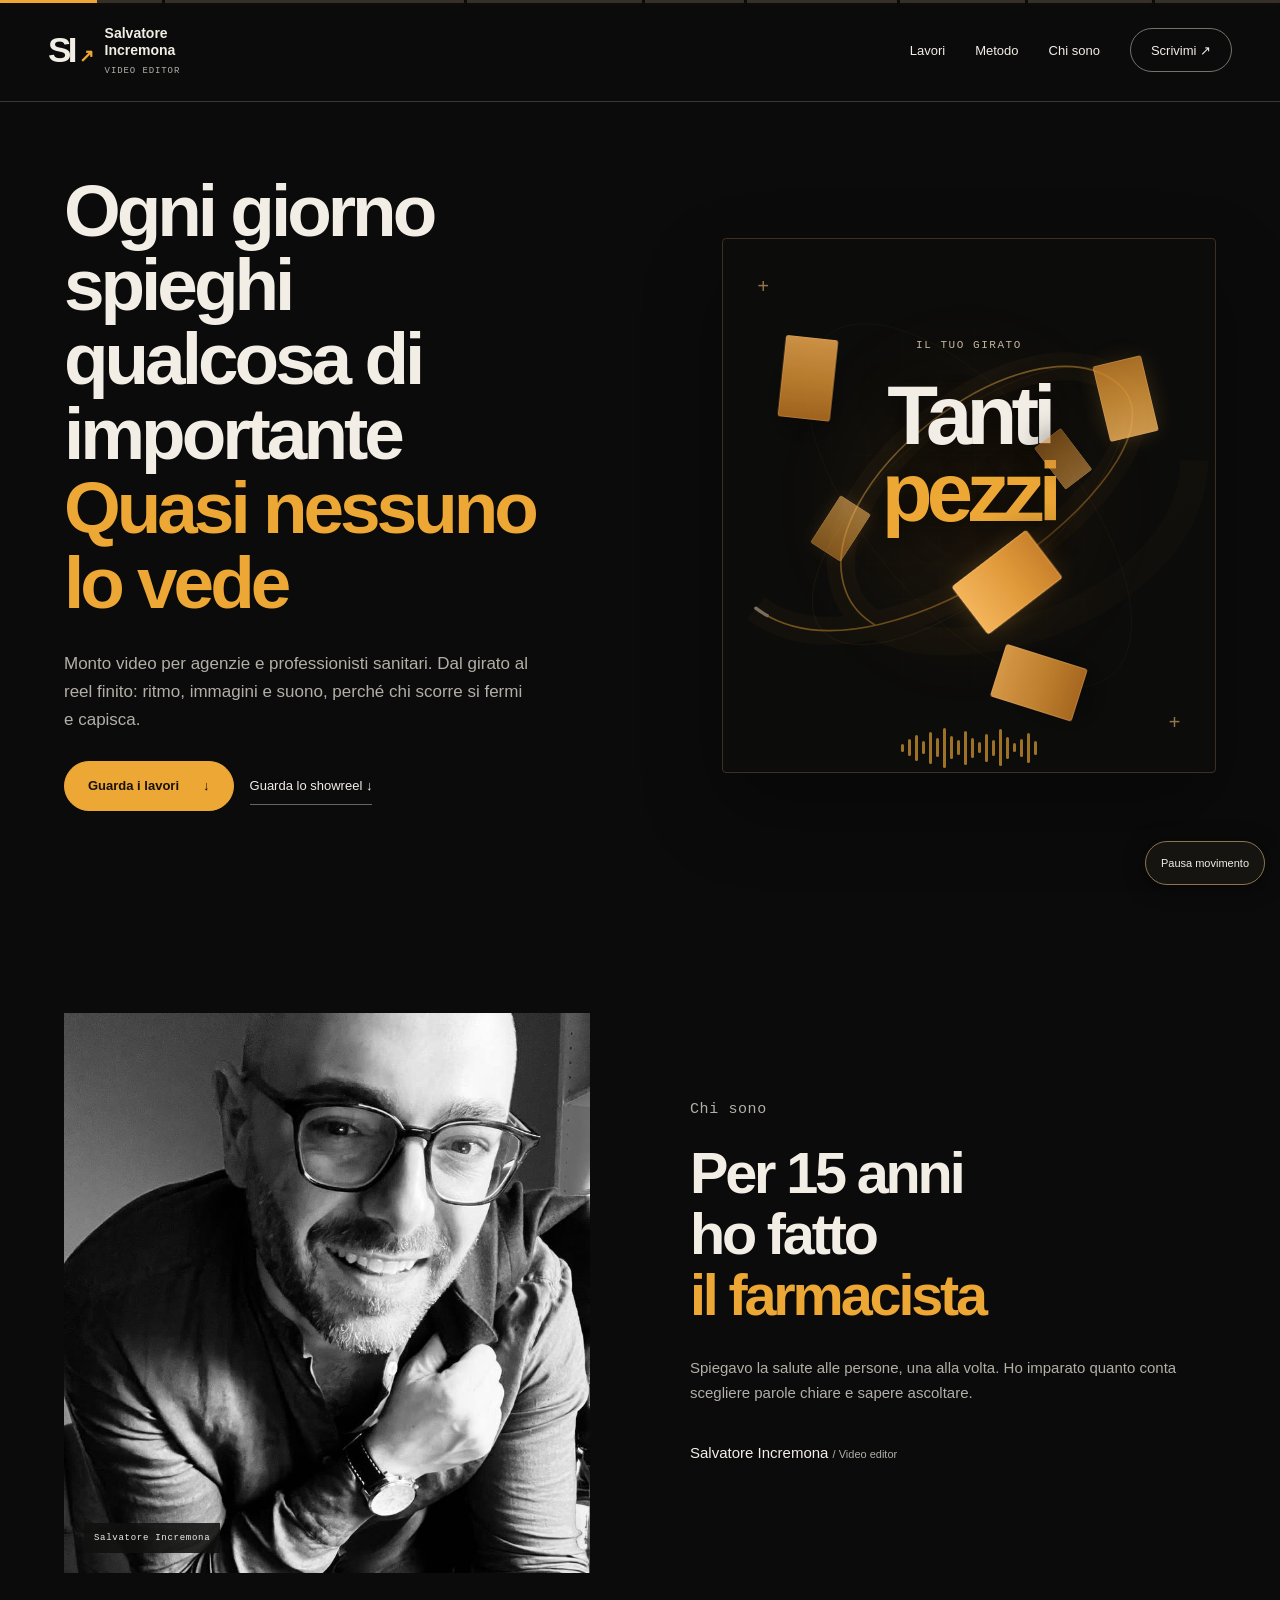
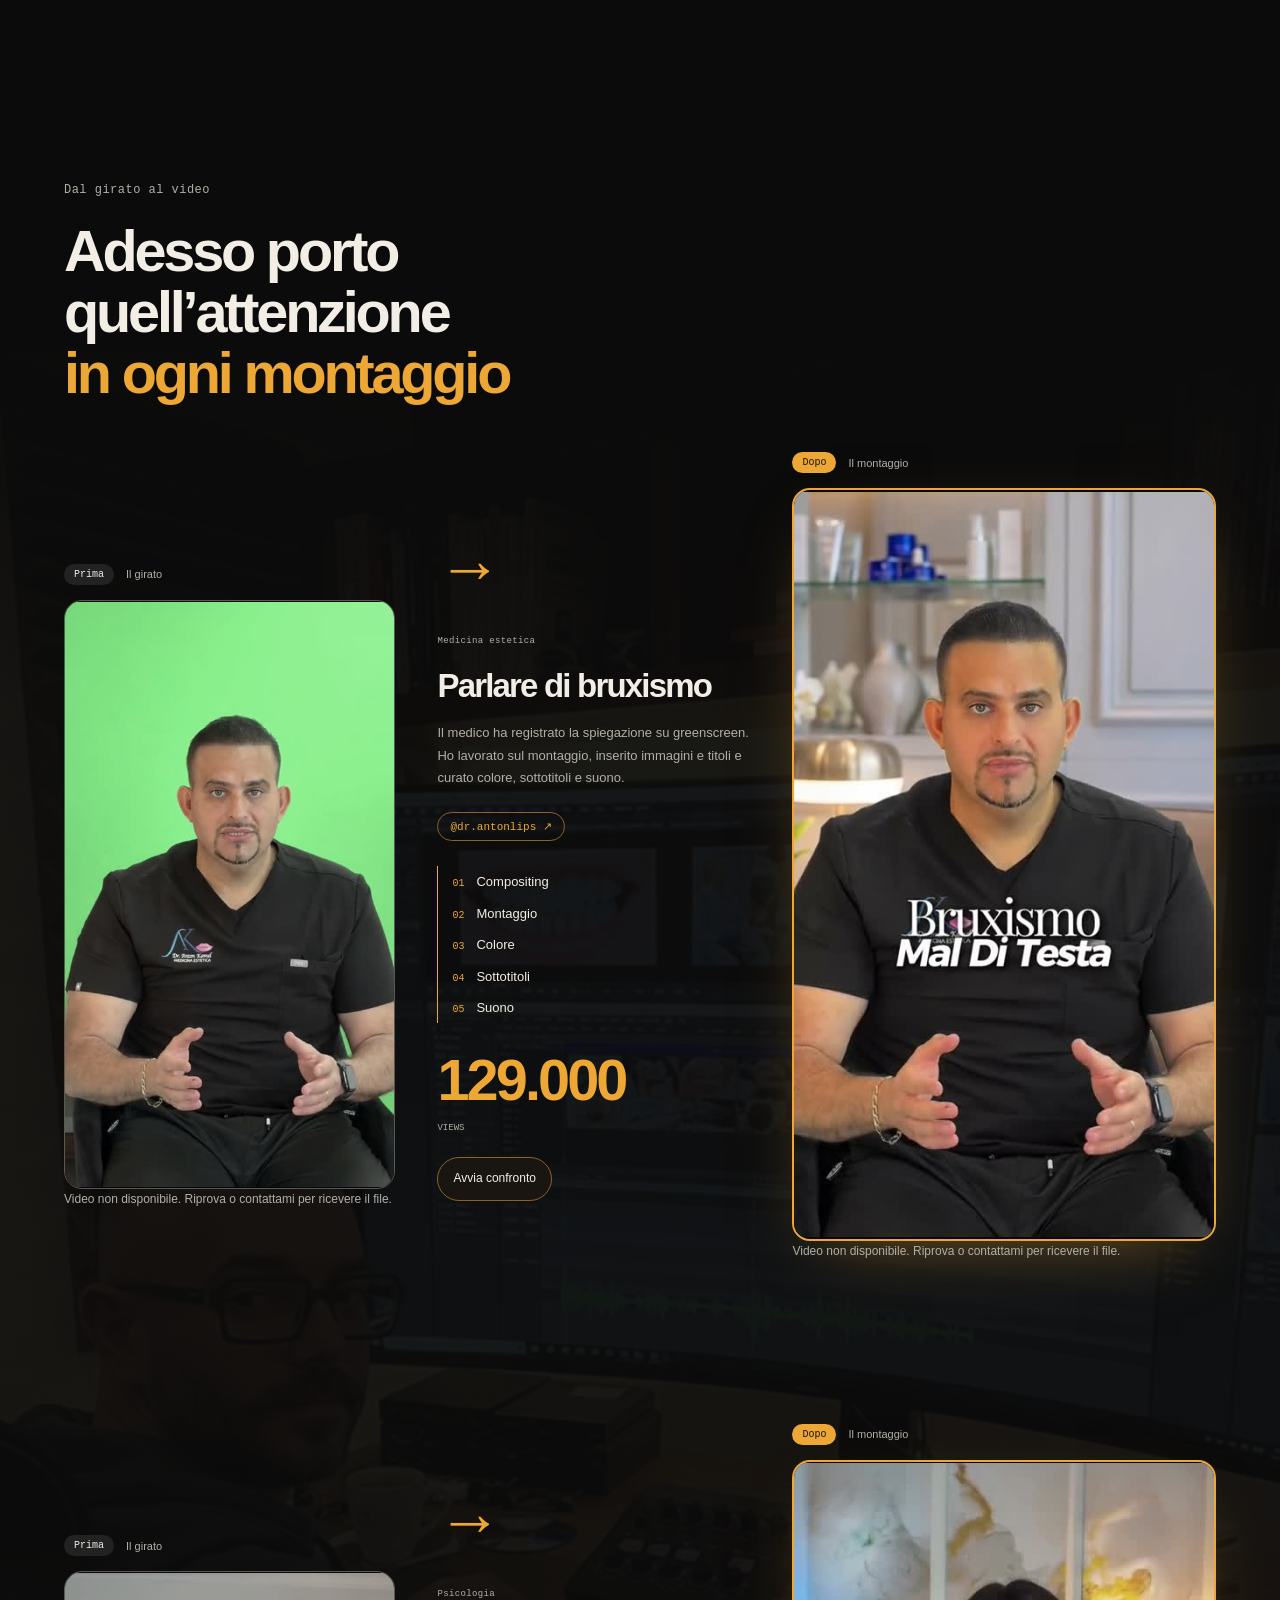
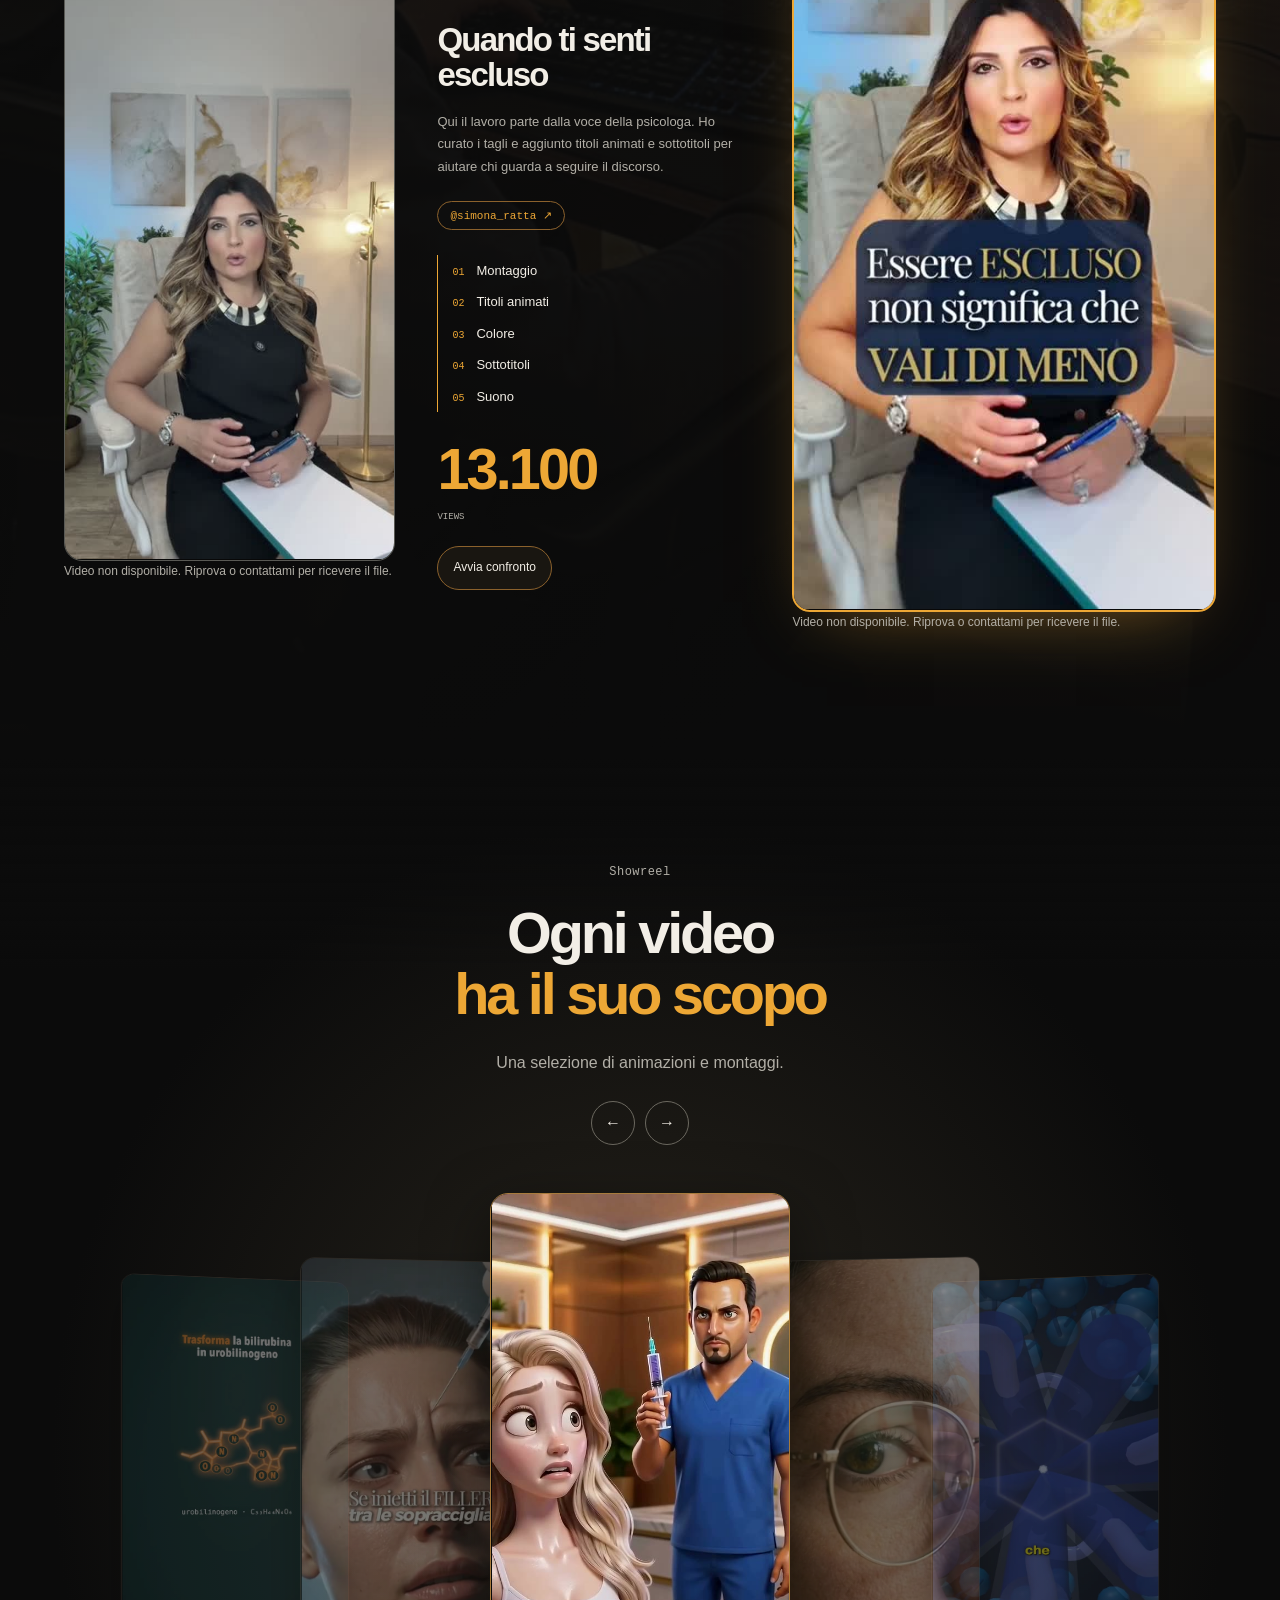
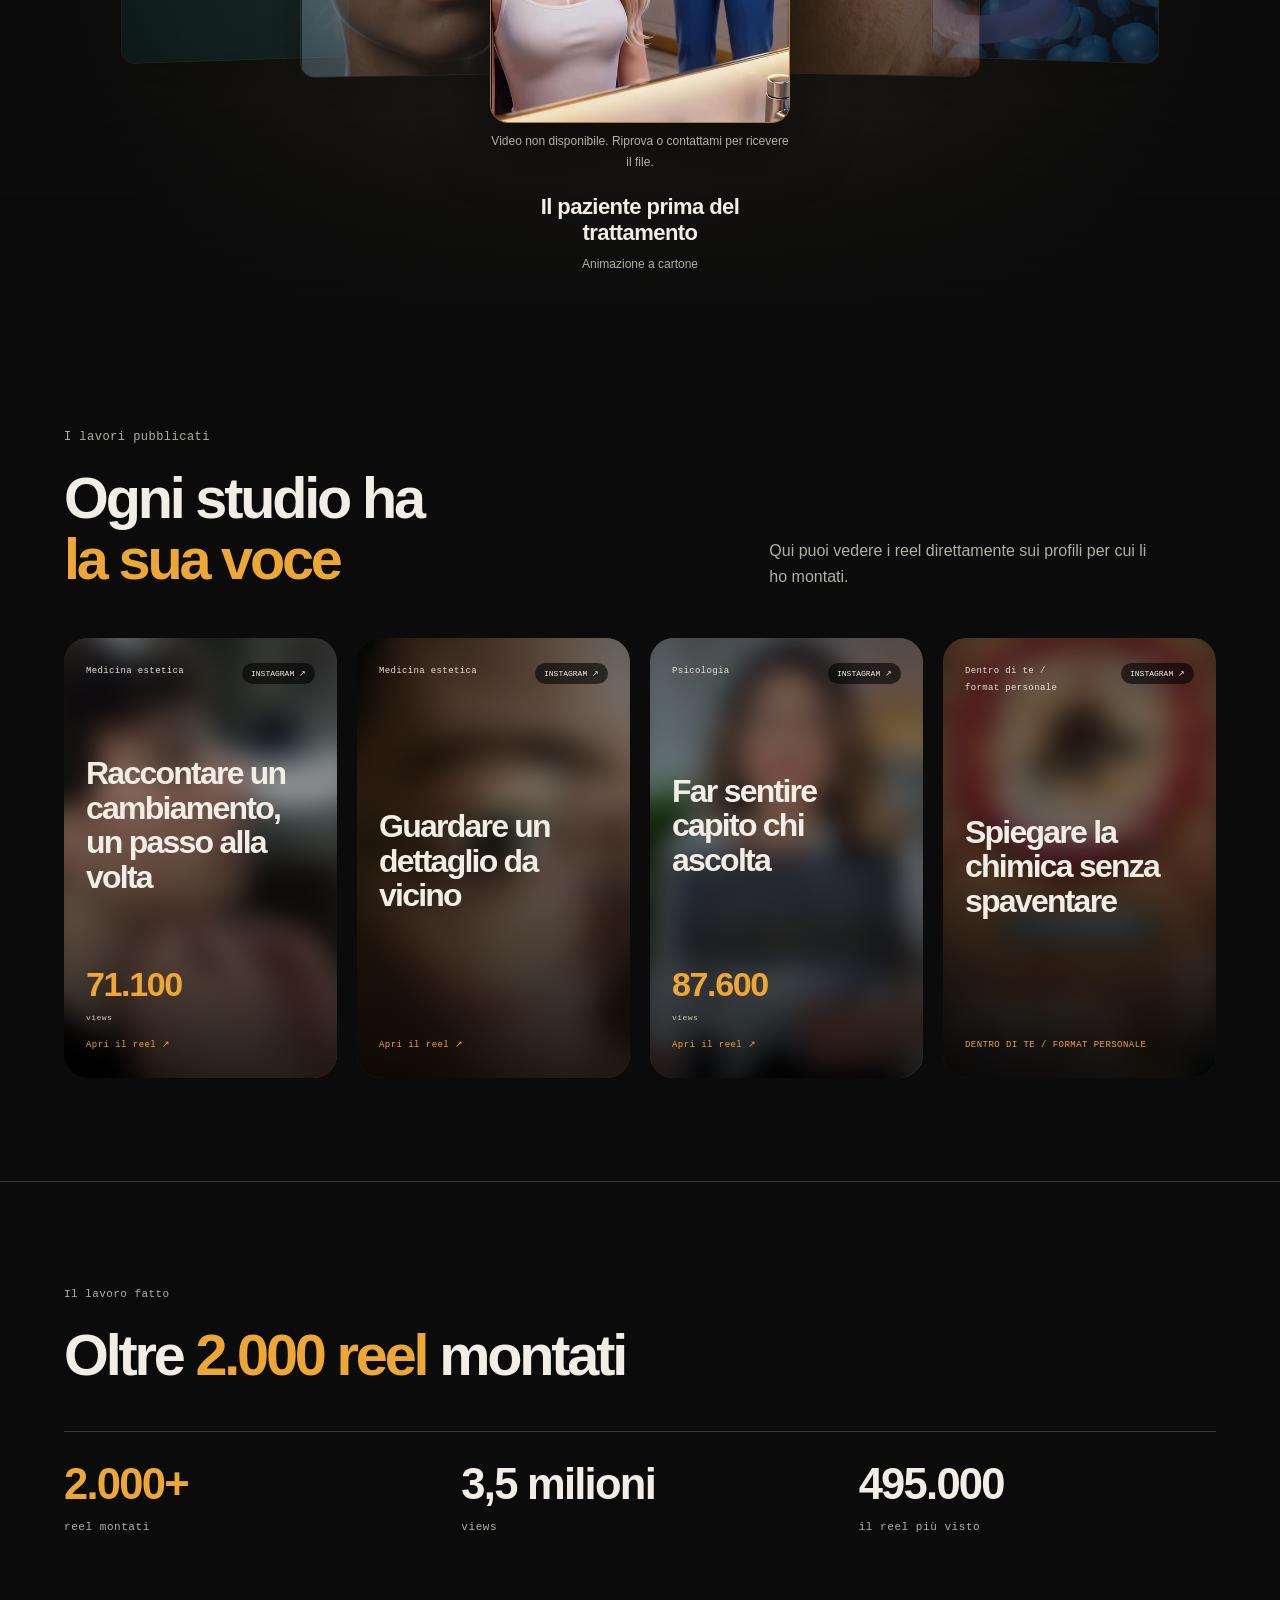
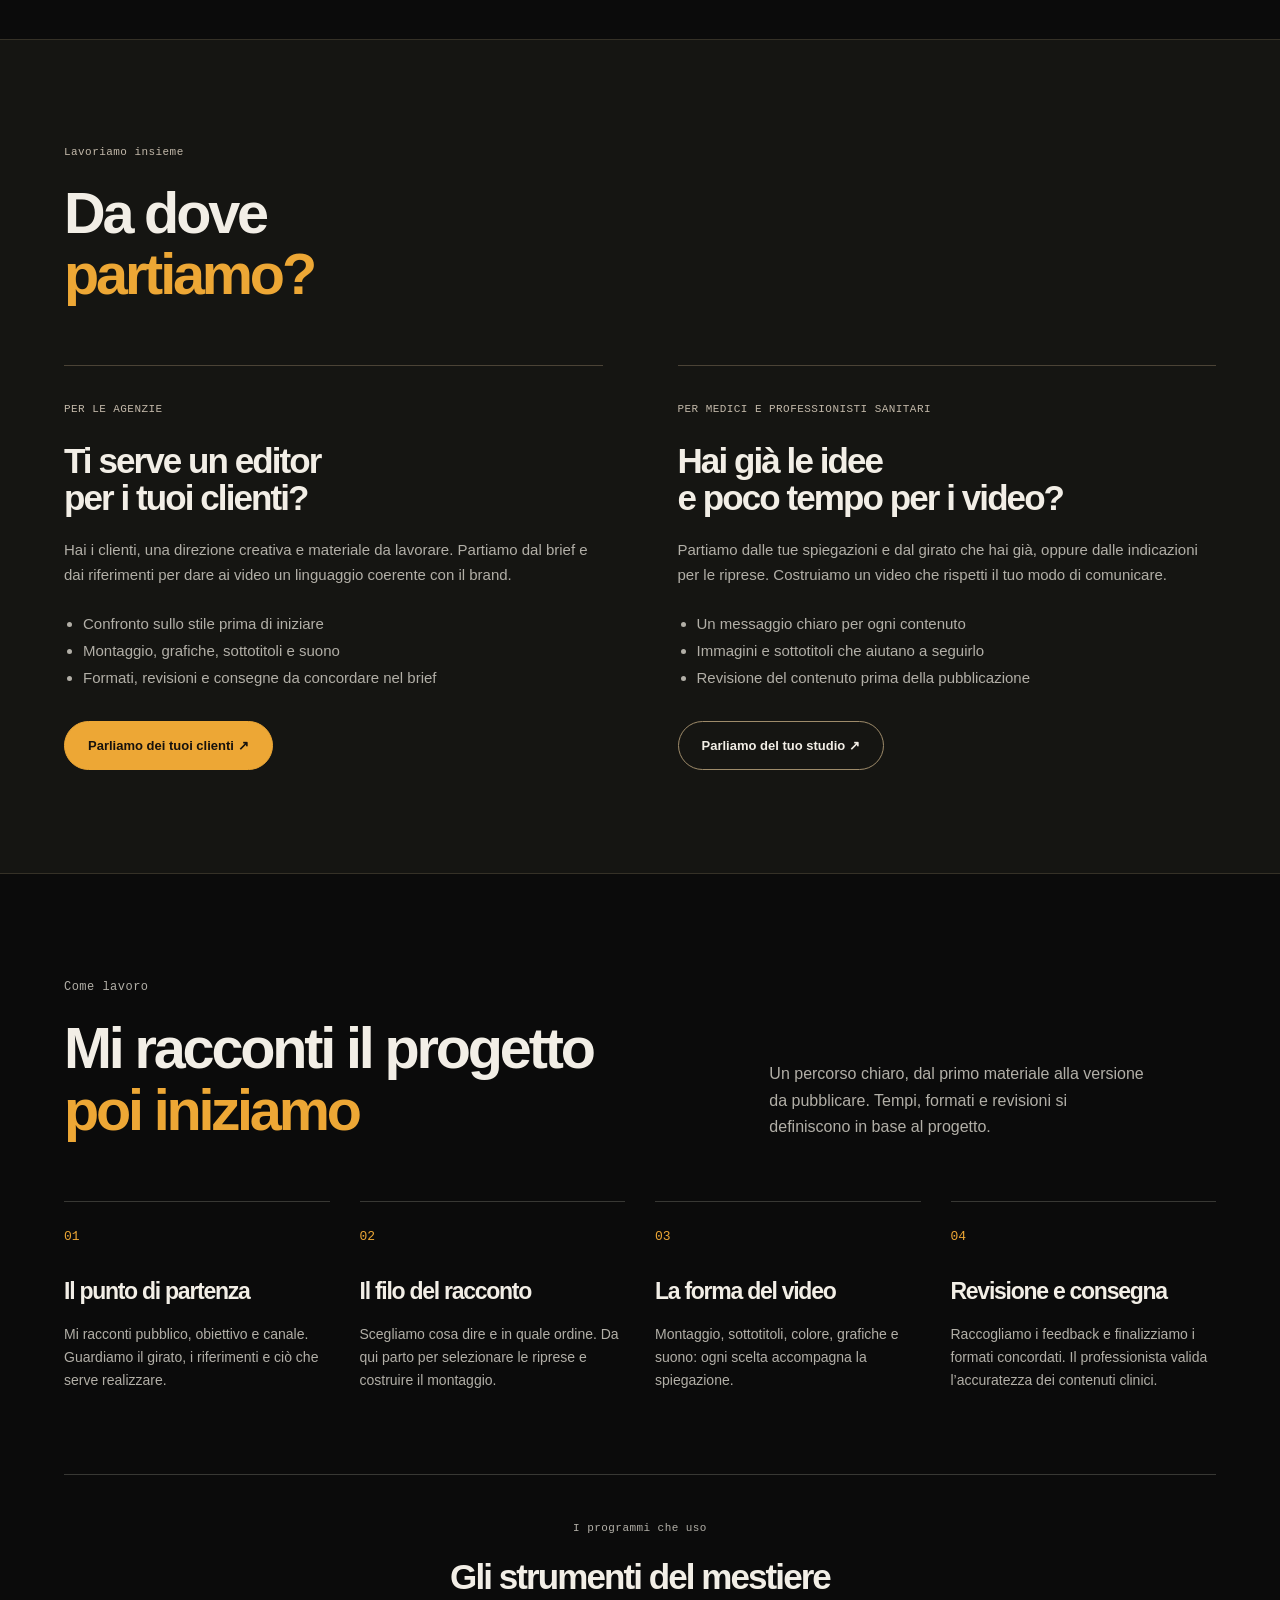
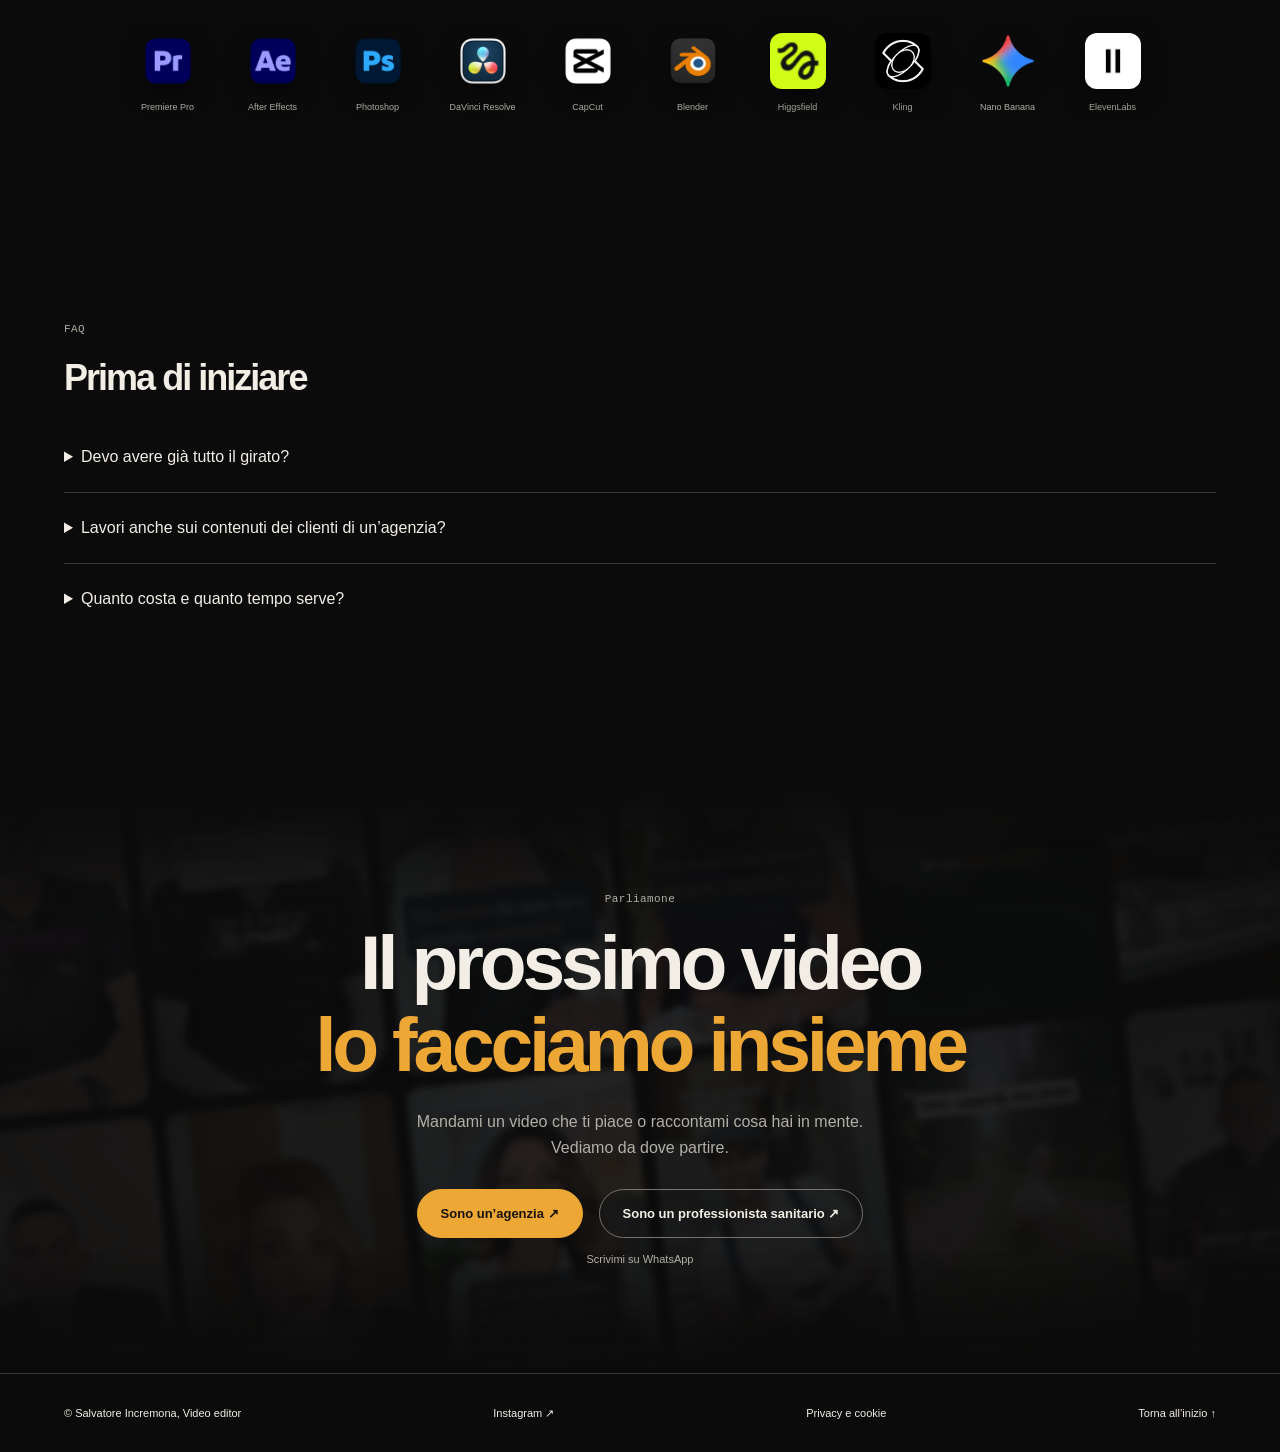
==== commit 30c68c6c: "Telefono: loop che avanzano anche su iPhone, mosaico finale visibile; privacy per Vercel Co-Authored" ====
--- a/index.html
+++ b/index.html
@@ -1,7 +1,7 @@
 <!doctype html>
 <html lang="it">
 <!-- Fatto da GPT per Salvatore Incremona. Sorgenti modificabili: index.html, style.css e script.js. --><head>
-<meta name="generator" content="Fatto da GPT"><meta charset="utf-8"><meta name="viewport" content="width=device-width, initial-scale=1"><meta name="theme-color" content="#10100f"><title>Salvatore Incremona — Video editor, linguaggio della salute</title><meta name="description" content="Montaggio video, storytelling e contenuti sanitari. Il portfolio di Salvatore Incremona: prima e dopo, selezione lavori e collaborazioni per agenzie e professionisti sanitari."><meta property="og:title" content="Salvatore Incremona — Video editor"><meta property="og:description" content="Conosco il linguaggio della salute. Gli do forma, un video alla volta."><meta property="og:type" content="website"><link rel="icon" href="favicon.svg" type="image/svg+xml"><link rel="stylesheet" href="style.css?v=25"><script src="script.js?v=28" defer></script></head>
+<meta name="generator" content="Fatto da GPT"><meta charset="utf-8"><meta name="viewport" content="width=device-width, initial-scale=1"><meta name="theme-color" content="#10100f"><title>Salvatore Incremona — Video editor, linguaggio della salute</title><meta name="description" content="Montaggio video, storytelling e contenuti sanitari. Il portfolio di Salvatore Incremona: prima e dopo, selezione lavori e collaborazioni per agenzie e professionisti sanitari."><meta property="og:title" content="Salvatore Incremona — Video editor"><meta property="og:description" content="Conosco il linguaggio della salute. Gli do forma, un video alla volta."><meta property="og:type" content="website"><link rel="icon" href="favicon.svg" type="image/svg+xml"><link rel="stylesheet" href="style.css?v=26"><script src="script.js?v=29" defer></script></head>
 <body><div class="reading-timeline" aria-hidden="true"><i data-scene="inizio"></i><i data-scene="lavori"></i><i data-scene="showreel"></i><i data-scene="risultati"></i><i data-scene="collaborazione"></i><i data-scene="metodo"></i><i data-scene="storia"></i><i data-scene="contatti"></i></div><a class="skip" href="#main">Salta al contenuto</a><header><a class="brand" href="#" aria-label="Salvatore Incremona, inizio"><span class="monogram">SI<span>↗</span></span><span>Salvatore<br>Incremona<span class="brand-role">VIDEO EDITOR</span></span></a><button class="menu-toggle" type="button" aria-expanded="false" aria-controls="primary-nav">Menu <span aria-hidden="true">+</span></button><nav id="primary-nav" aria-label="Navigazione principale"><a href="#lavori">Lavori</a><a href="#metodo">Metodo</a><a href="#storia">Chi sono</a><a class="nav-cta" href="#contatti">Scrivimi ↗</a><button class="motion-toggle" type="button" aria-pressed="false">Pausa movimento</button></nav></header>
 <main id="main"><section id="inizio" class="hero wrap"><div class="hero-copy"><h1><span class="desktop-title">Ogni giorno spieghi<br>qualcosa di importante<br><em>Quasi nessuno<br>lo vede</em></span><span class="mobile-title">Ogni giorno spieghi qualcosa di importante<br><em>Quasi nessuno lo vede</em></span></h1><p class="intro">Monto video per agenzie e professionisti sanitari. Dal girato al reel finito: ritmo, immagini e suono, perché chi scorre si fermi e capisca.</p><div class="actions"><a class="button" href="#lavori">Guarda i lavori <span>↓</span></a><a class="text-link" href="#showreel">Guarda lo showreel ↓</a></div></div><div id="motion" class="motion-stage" role="img" aria-label="Animazione astratta del montaggio: frammenti che si ricompongono intorno alle parole la tua storia">
 <div class="motion-grid" aria-hidden="true"></div>
--- a/style.css
+++ b/style.css
@@ -242,3 +242,6 @@
  .work-track,.tools-track{overflow-x:auto!important;overflow-y:hidden;scrollbar-width:none;-webkit-overflow-scrolling:touch;touch-action:pan-x pan-y}
  .work-track::-webkit-scrollbar,.tools-track::-webkit-scrollbar{display:none}
 }
+
+/* telefono: il mosaico finale si vede di più */
+@media(max-width:760px){.contact-mosaic{opacity:.5;filter:saturate(.8)}}
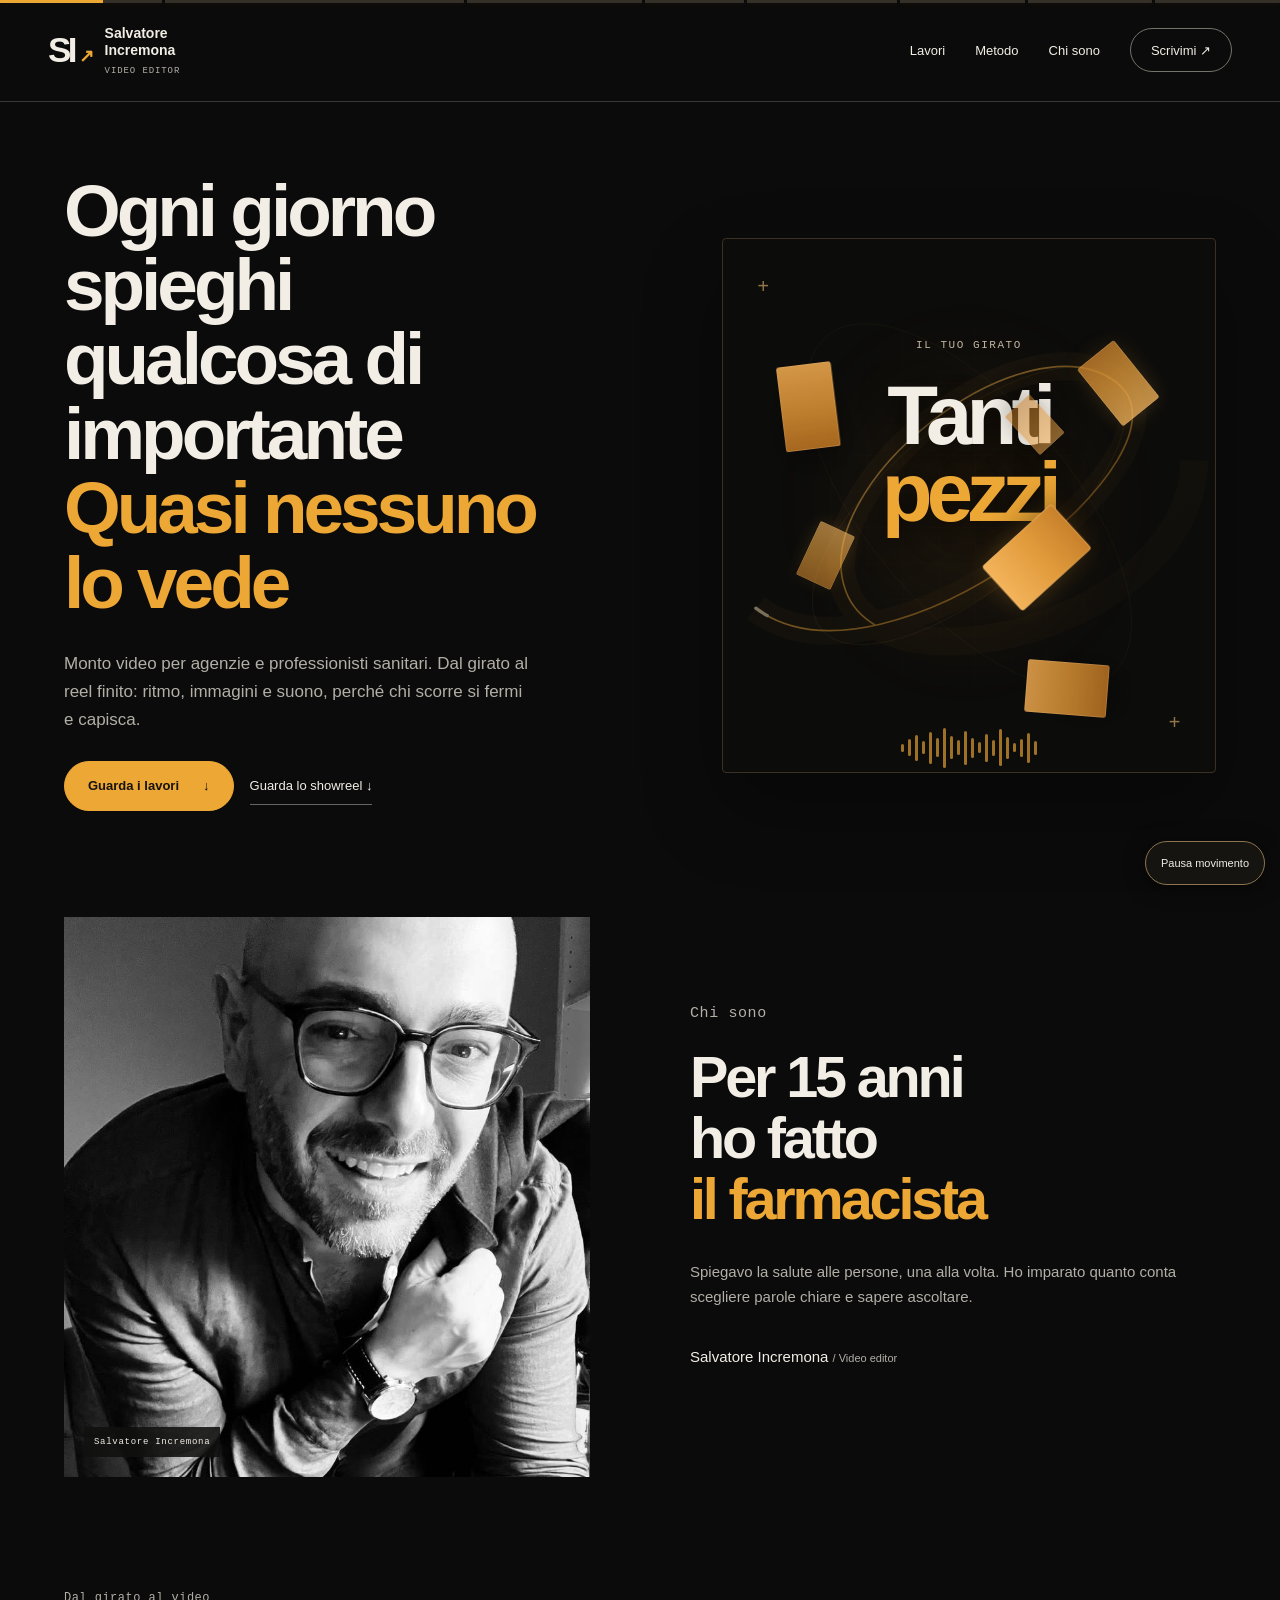
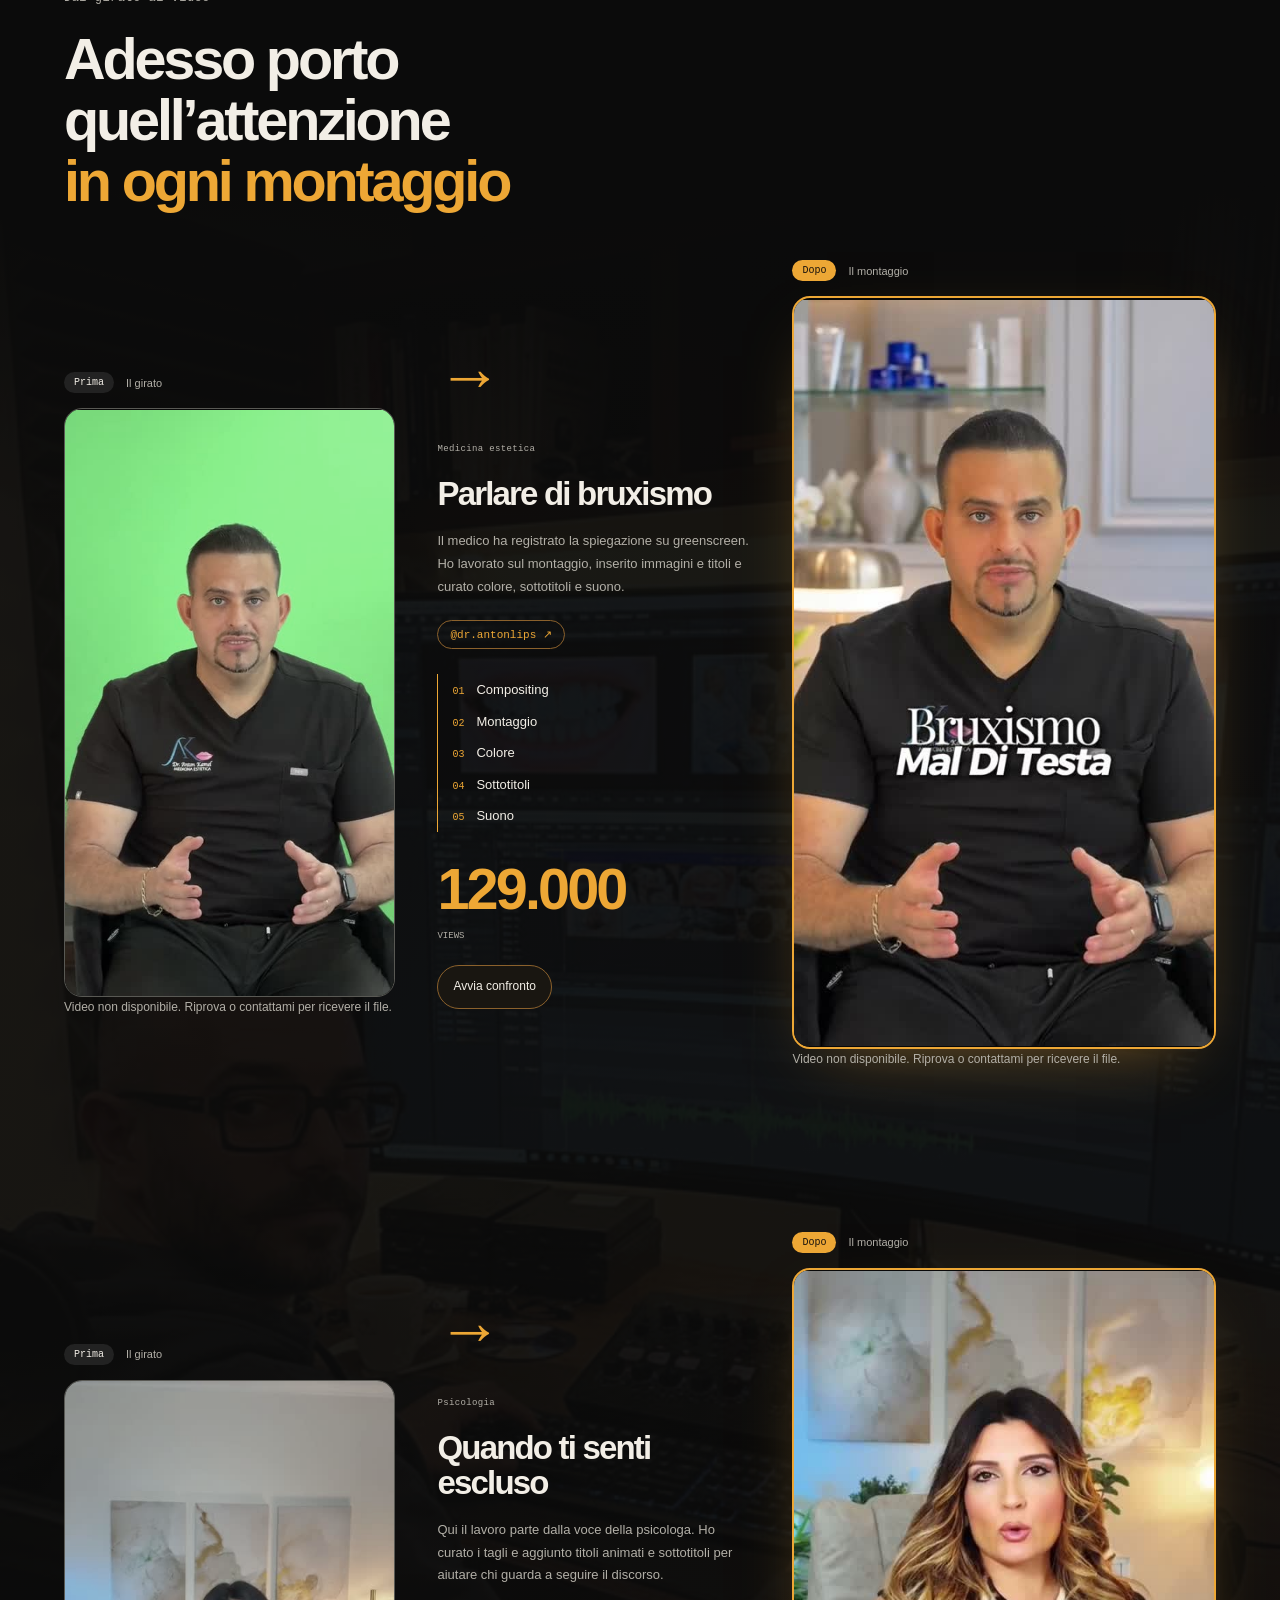
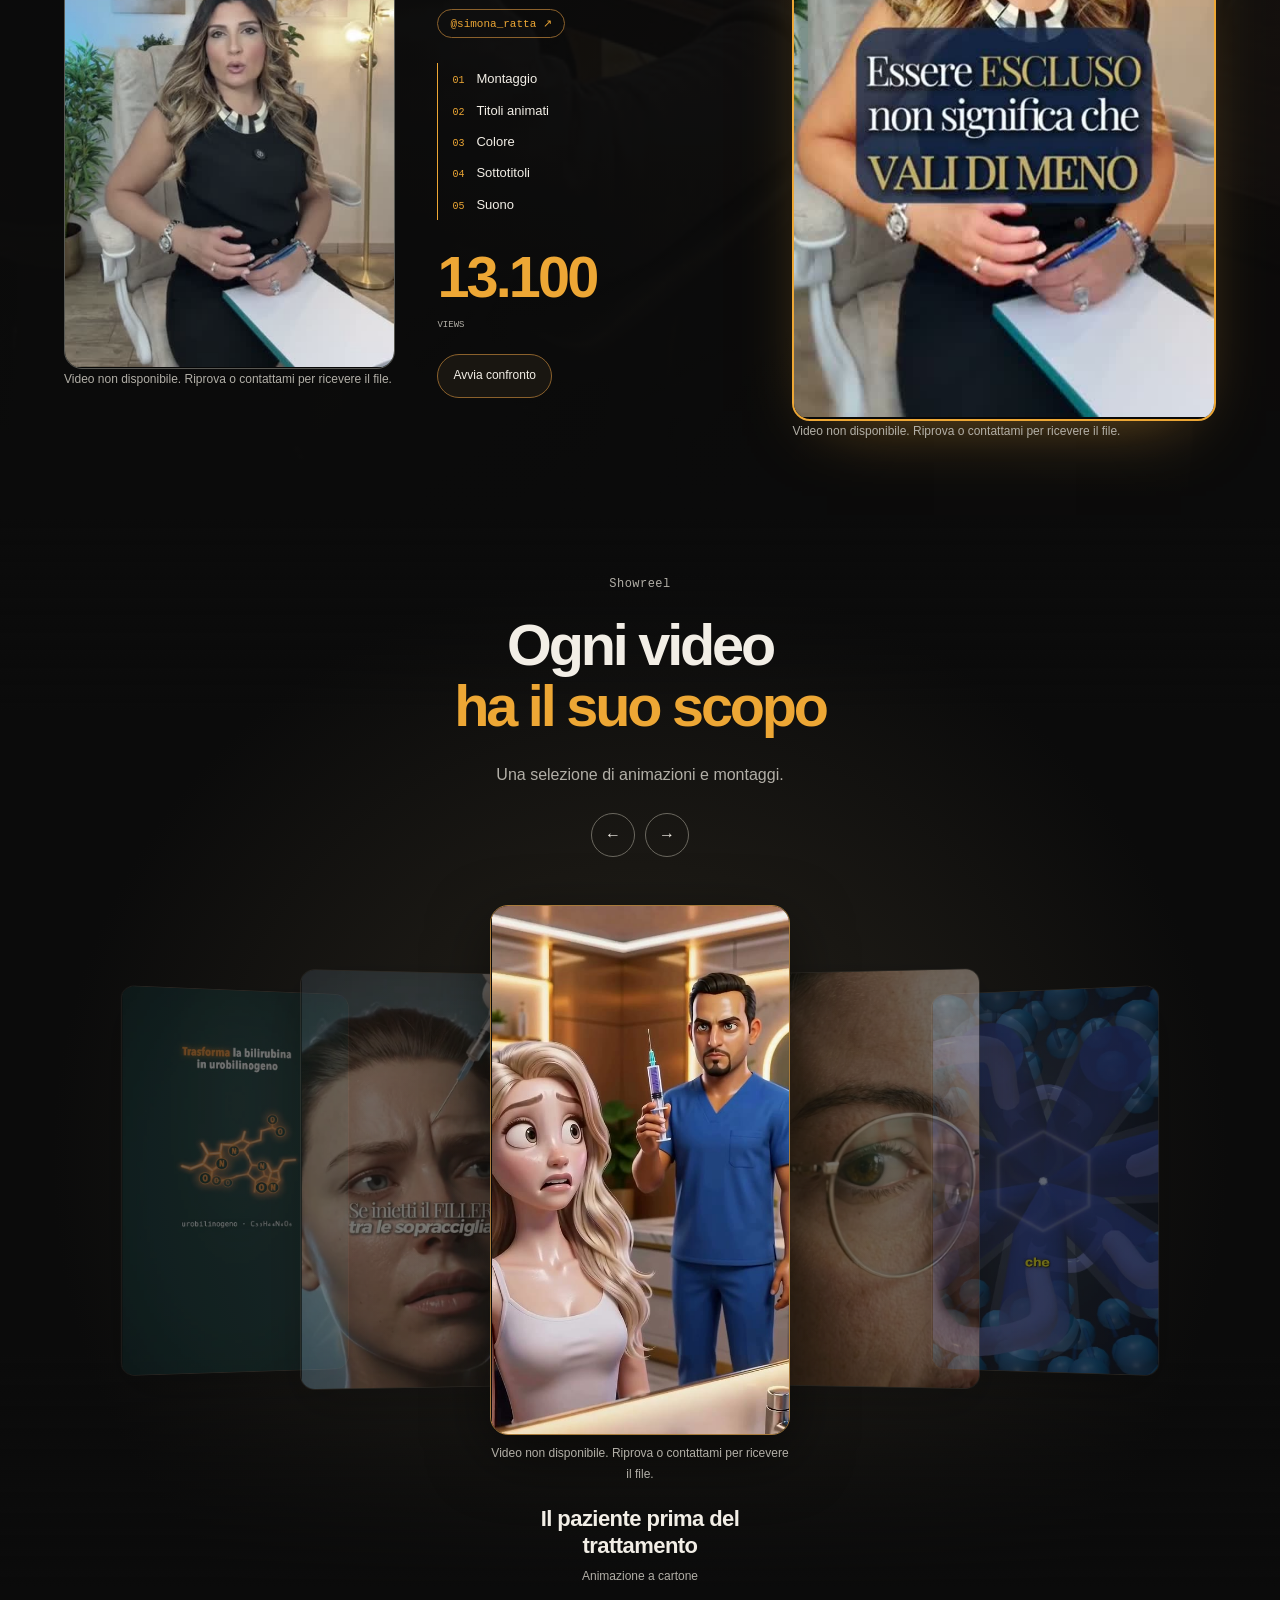
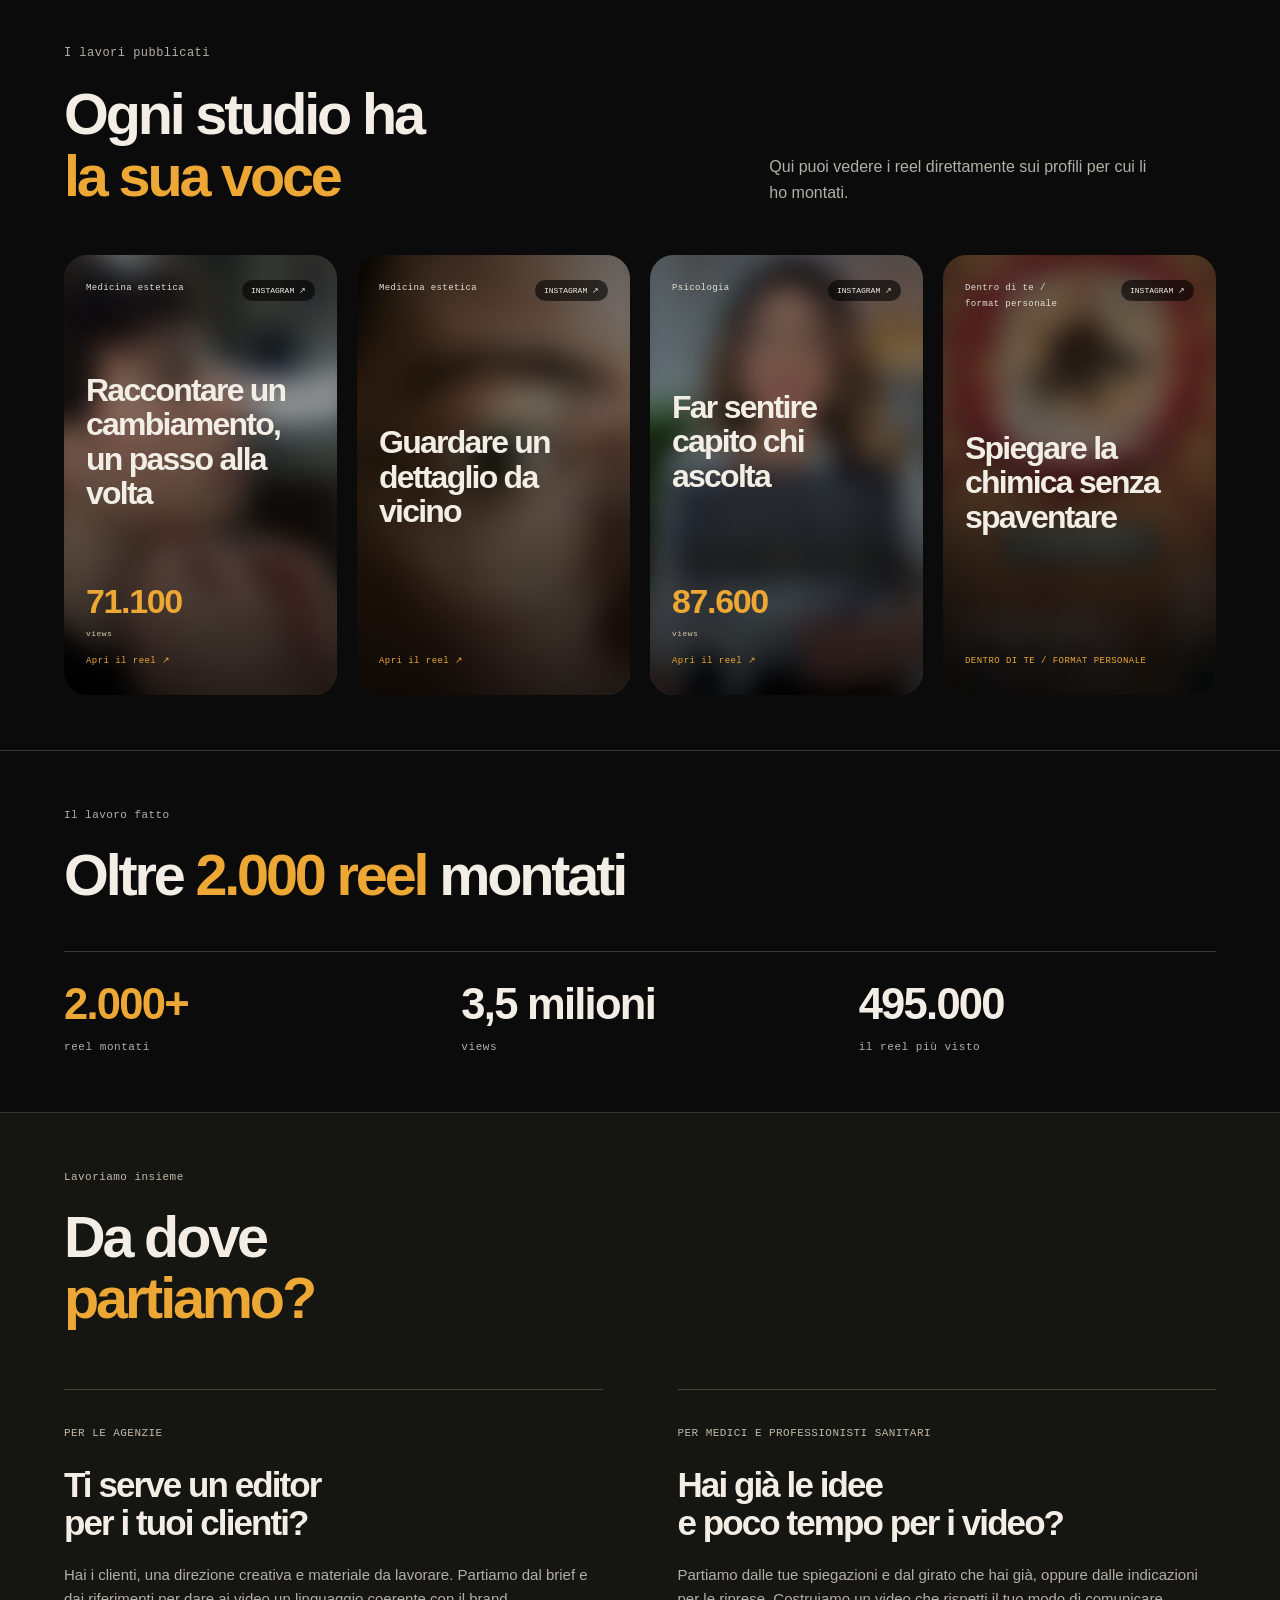
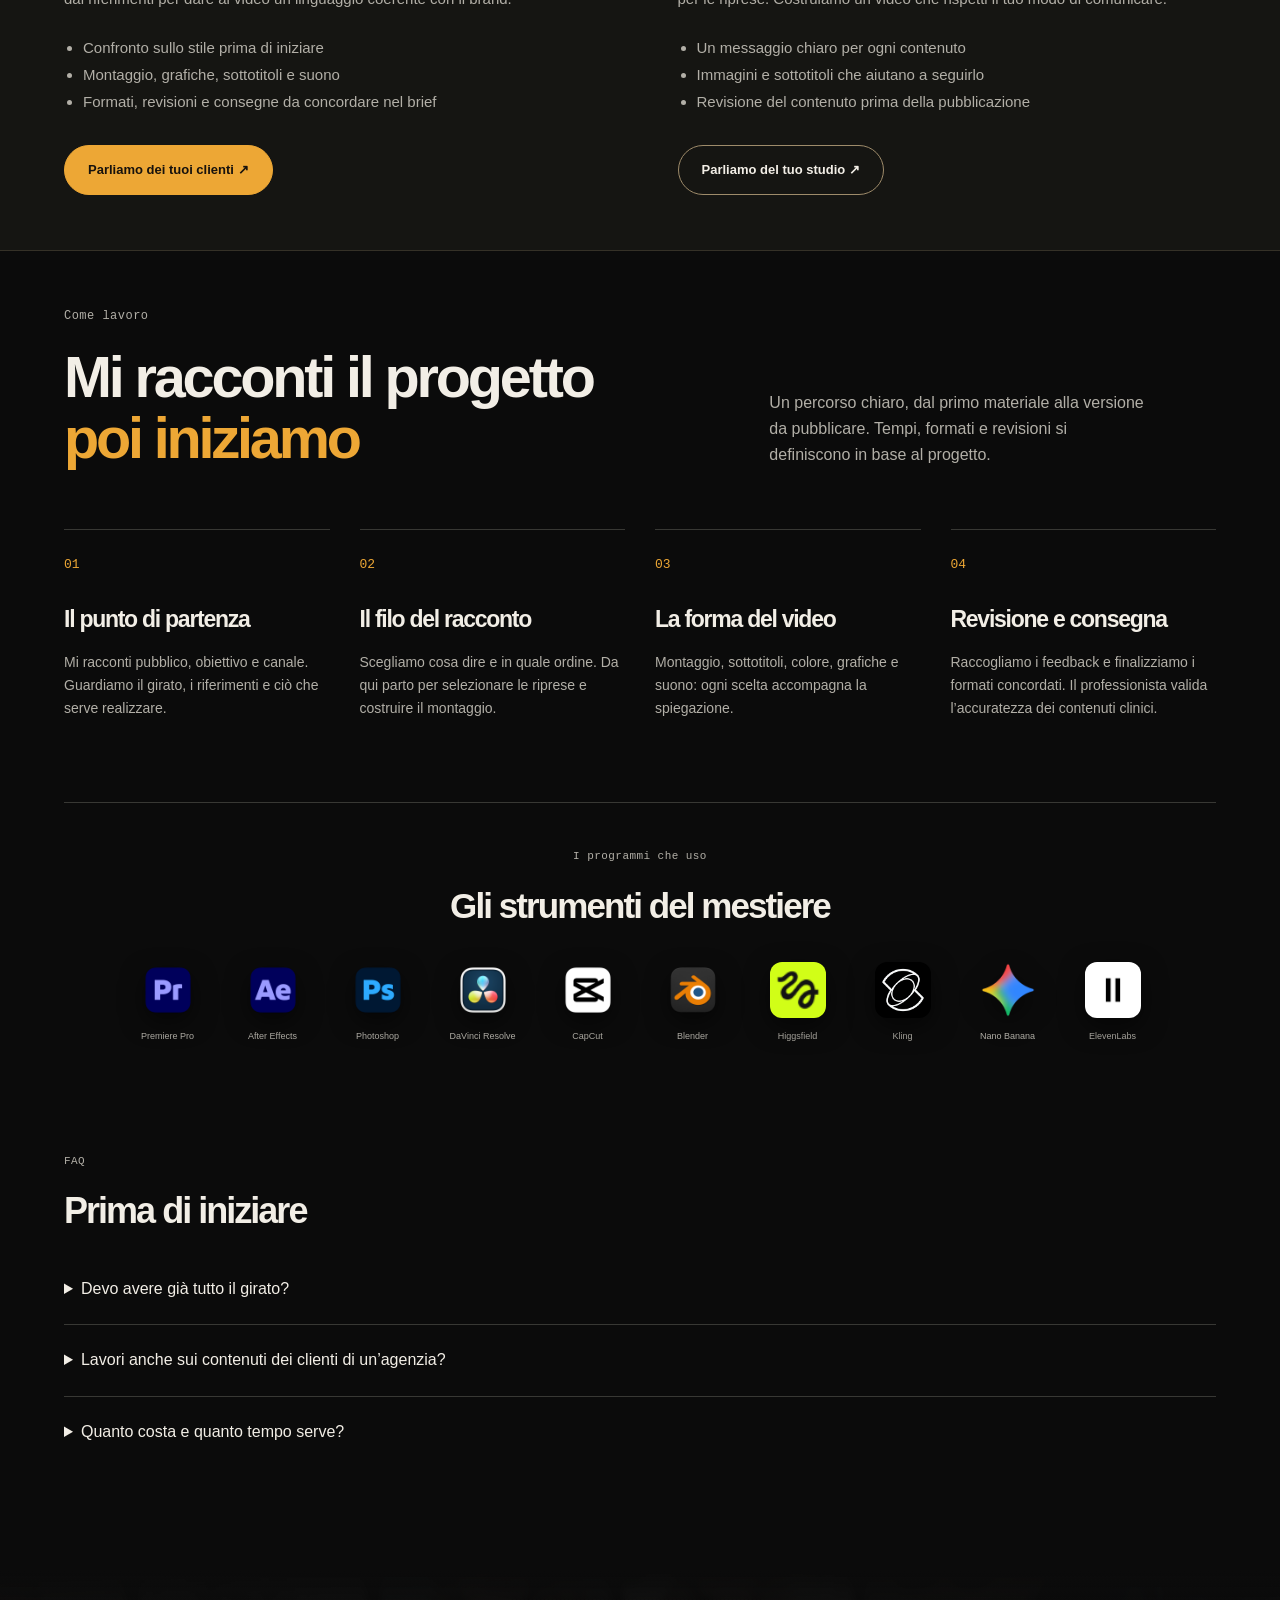
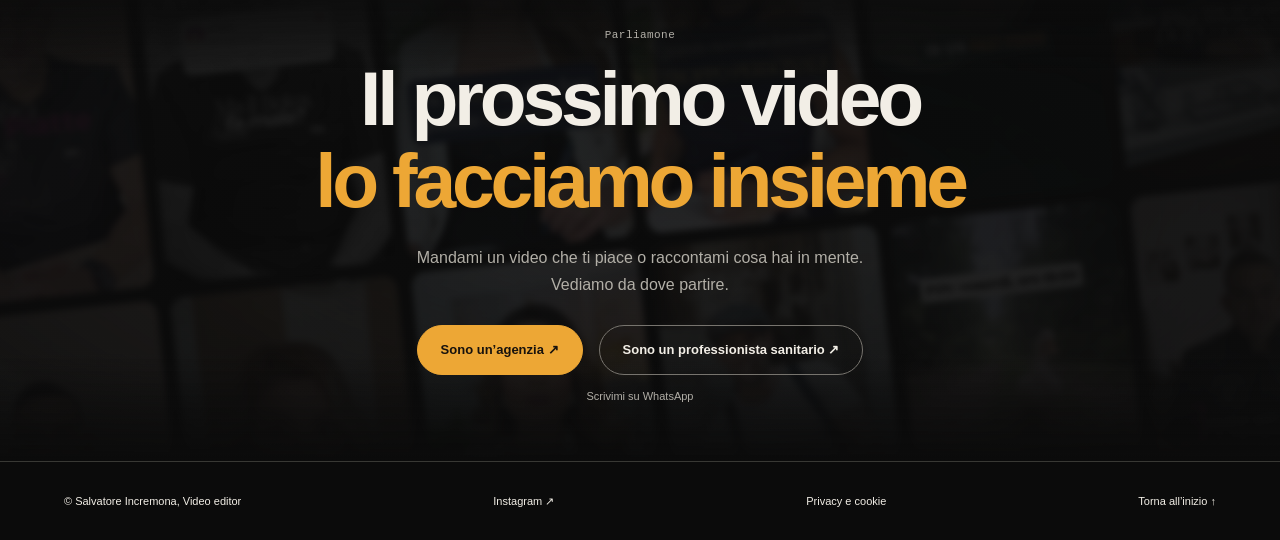
==== commit 284fb5ed: "Spazi tra le sezioni dimezzati Co-Authored-By: Claude Opus 5.5 <noreply@anthropic.com>" ====
--- a/index.html
+++ b/index.html
@@ -1,7 +1,7 @@
 <!doctype html>
 <html lang="it">
 <!-- Fatto da GPT per Salvatore Incremona. Sorgenti modificabili: index.html, style.css e script.js. --><head>
-<meta name="generator" content="Fatto da GPT"><meta charset="utf-8"><meta name="viewport" content="width=device-width, initial-scale=1"><meta name="theme-color" content="#10100f"><title>Salvatore Incremona — Video editor, linguaggio della salute</title><meta name="description" content="Montaggio video, storytelling e contenuti sanitari. Il portfolio di Salvatore Incremona: prima e dopo, selezione lavori e collaborazioni per agenzie e professionisti sanitari."><meta property="og:title" content="Salvatore Incremona — Video editor"><meta property="og:description" content="Conosco il linguaggio della salute. Gli do forma, un video alla volta."><meta property="og:type" content="website"><link rel="icon" href="favicon.svg" type="image/svg+xml"><link rel="stylesheet" href="style.css?v=26"><script src="script.js?v=29" defer></script></head>
+<meta name="generator" content="Fatto da GPT"><meta charset="utf-8"><meta name="viewport" content="width=device-width, initial-scale=1"><meta name="theme-color" content="#10100f"><title>Salvatore Incremona — Video editor, linguaggio della salute</title><meta name="description" content="Montaggio video, storytelling e contenuti sanitari. Il portfolio di Salvatore Incremona: prima e dopo, selezione lavori e collaborazioni per agenzie e professionisti sanitari."><meta property="og:title" content="Salvatore Incremona — Video editor"><meta property="og:description" content="Conosco il linguaggio della salute. Gli do forma, un video alla volta."><meta property="og:type" content="website"><link rel="icon" href="favicon.svg" type="image/svg+xml"><link rel="stylesheet" href="style.css?v=27"><script src="script.js?v=29" defer></script></head>
 <body><div class="reading-timeline" aria-hidden="true"><i data-scene="inizio"></i><i data-scene="lavori"></i><i data-scene="showreel"></i><i data-scene="risultati"></i><i data-scene="collaborazione"></i><i data-scene="metodo"></i><i data-scene="storia"></i><i data-scene="contatti"></i></div><a class="skip" href="#main">Salta al contenuto</a><header><a class="brand" href="#" aria-label="Salvatore Incremona, inizio"><span class="monogram">SI<span>↗</span></span><span>Salvatore<br>Incremona<span class="brand-role">VIDEO EDITOR</span></span></a><button class="menu-toggle" type="button" aria-expanded="false" aria-controls="primary-nav">Menu <span aria-hidden="true">+</span></button><nav id="primary-nav" aria-label="Navigazione principale"><a href="#lavori">Lavori</a><a href="#metodo">Metodo</a><a href="#storia">Chi sono</a><a class="nav-cta" href="#contatti">Scrivimi ↗</a><button class="motion-toggle" type="button" aria-pressed="false">Pausa movimento</button></nav></header>
 <main id="main"><section id="inizio" class="hero wrap"><div class="hero-copy"><h1><span class="desktop-title">Ogni giorno spieghi<br>qualcosa di importante<br><em>Quasi nessuno<br>lo vede</em></span><span class="mobile-title">Ogni giorno spieghi qualcosa di importante<br><em>Quasi nessuno lo vede</em></span></h1><p class="intro">Monto video per agenzie e professionisti sanitari. Dal girato al reel finito: ritmo, immagini e suono, perché chi scorre si fermi e capisca.</p><div class="actions"><a class="button" href="#lavori">Guarda i lavori <span>↓</span></a><a class="text-link" href="#showreel">Guarda lo showreel ↓</a></div></div><div id="motion" class="motion-stage" role="img" aria-label="Animazione astratta del montaggio: frammenti che si ricompongono intorno alle parole la tua storia">
 <div class="motion-grid" aria-hidden="true"></div>
--- a/style.css
+++ b/style.css
@@ -192,11 +192,11 @@
 .promessa+.intro{margin-top:16px!important}
 @media(max-width:700px){.hero .promessa{order:4;font-size:clamp(28px,8vw,36px);margin:4px 0 14px}.hero .intro{order:4}}
 /* === spazi uguali tra tutte le sezioni === */
-:root{--sp:104px}
+:root{--sp:56px}
 main>section,main>section.section,.bio,.faq,.contact,.results,.audiences,.show-section{padding-top:var(--sp)!important;padding-bottom:var(--sp)!important}
 main>section.hero{padding-top:72px!important;padding-bottom:calc(var(--sp) * .6)!important}
 .faq{max-width:1380px}
-@media(max-width:700px){:root{--sp:64px}main>section.hero{padding-top:26px!important;padding-bottom:40px!important}}
+@media(max-width:700px){:root{--sp:32px}main>section.hero{padding-top:26px!important;padding-bottom:40px!important}}
 /* telefono: scritta piccola della hero su una riga, showreel senza vuoto sotto */
 .motion-words>span.mw-cap{width:100%;white-space:nowrap}
 @media(max-width:700px){.reel-rail{height:500px!important}.reel video,.clip-select{height:400px!important}}
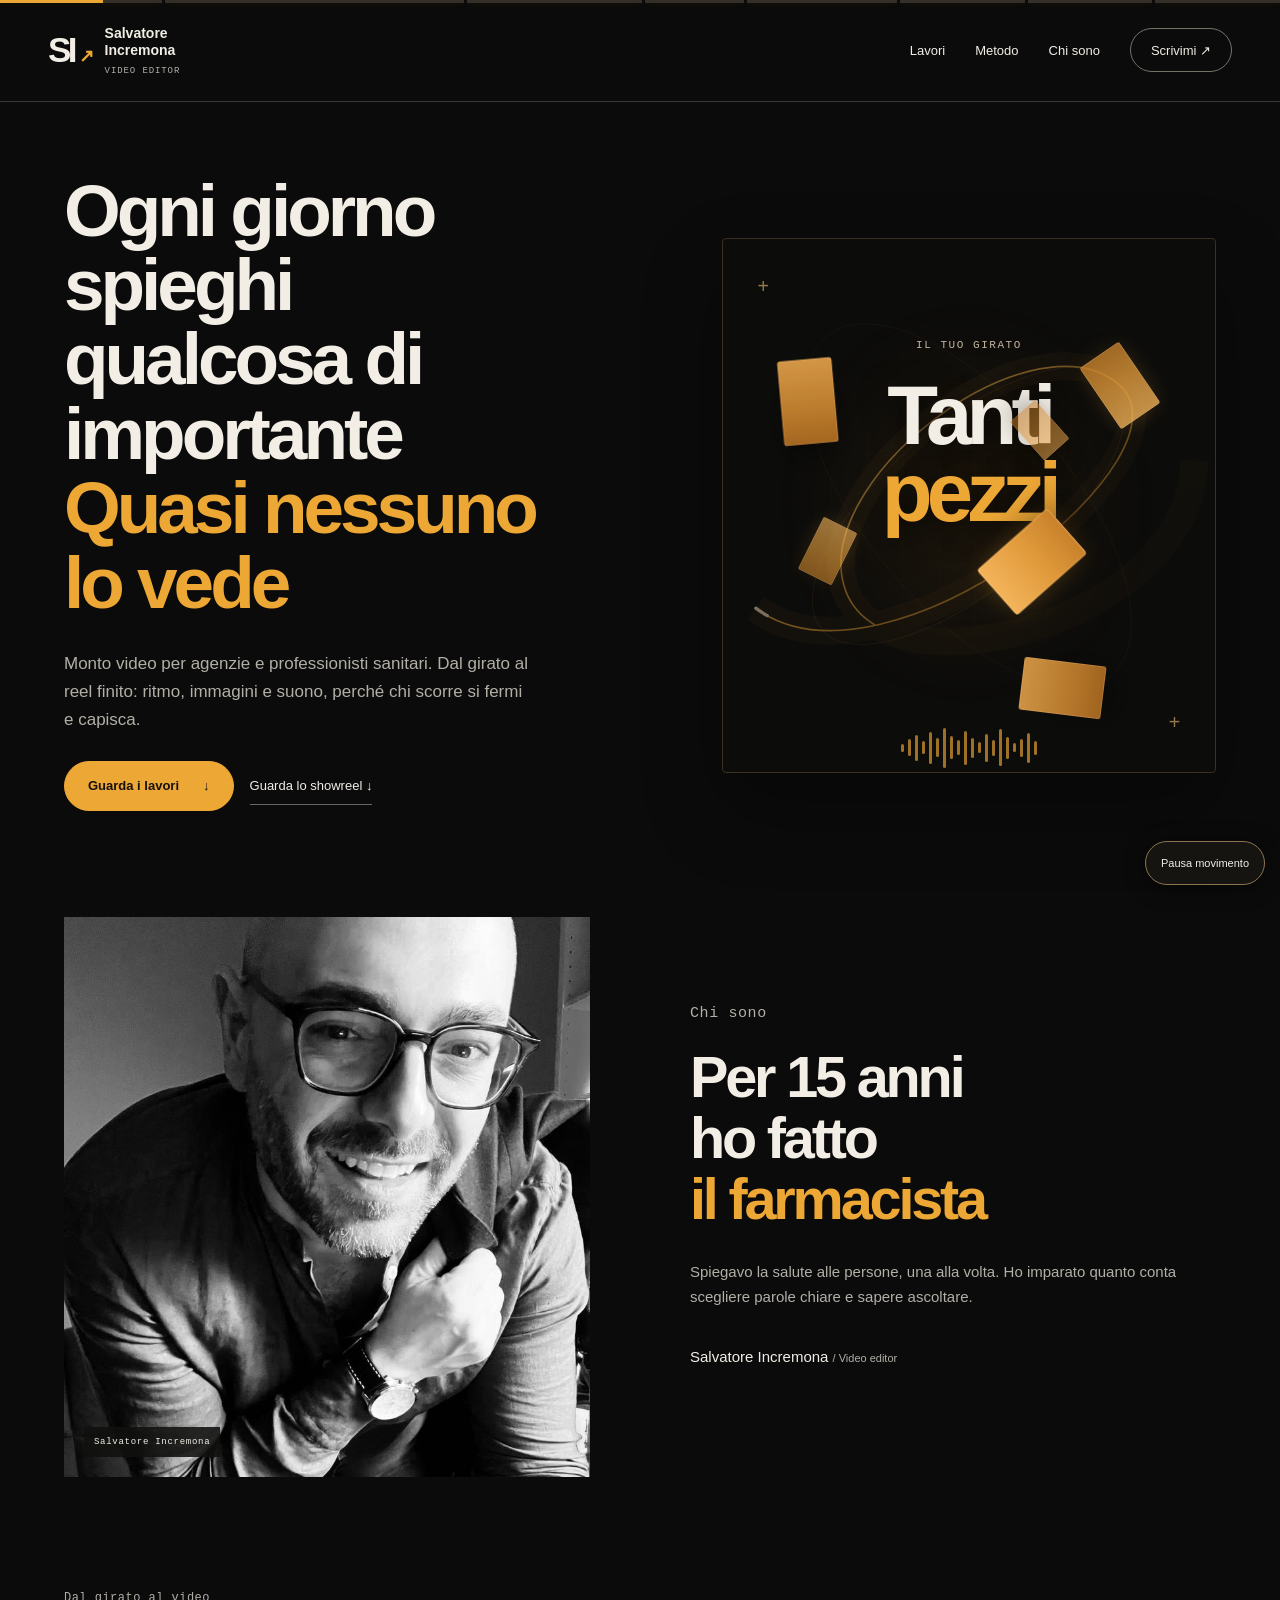
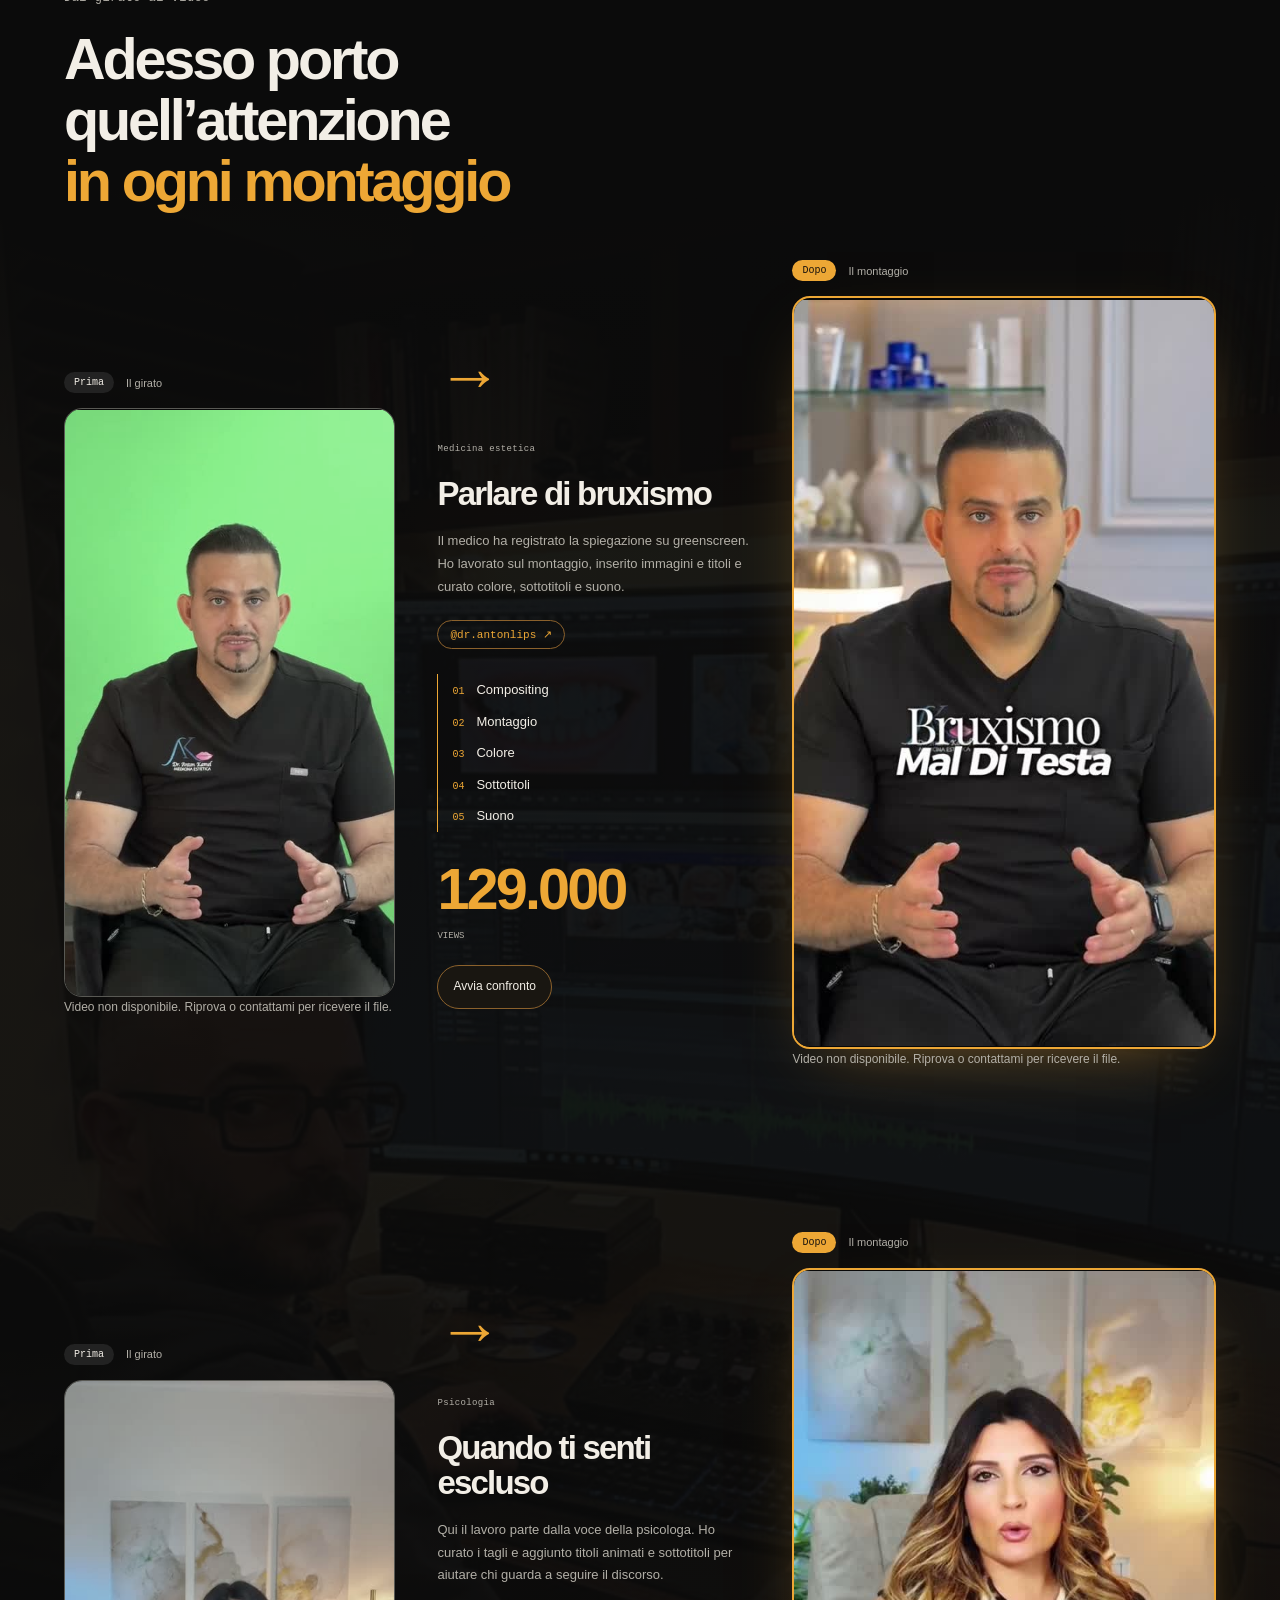
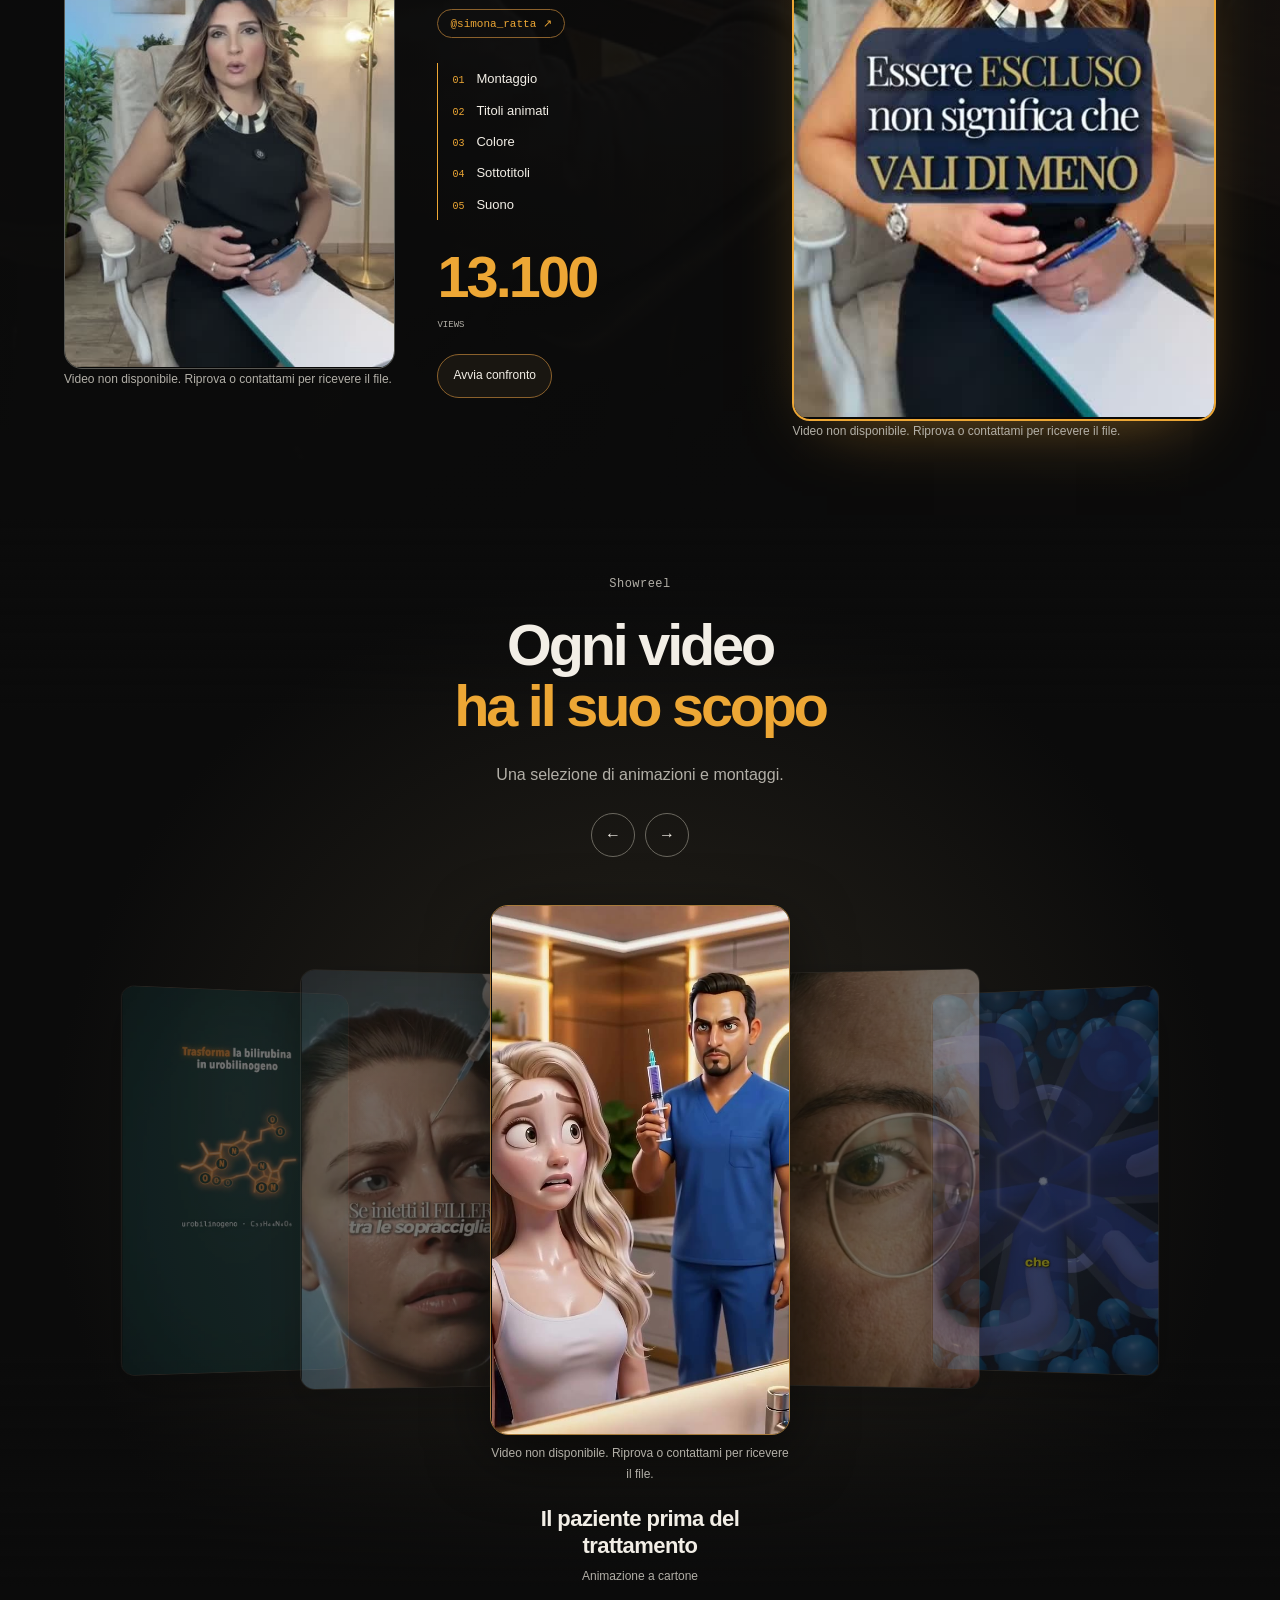
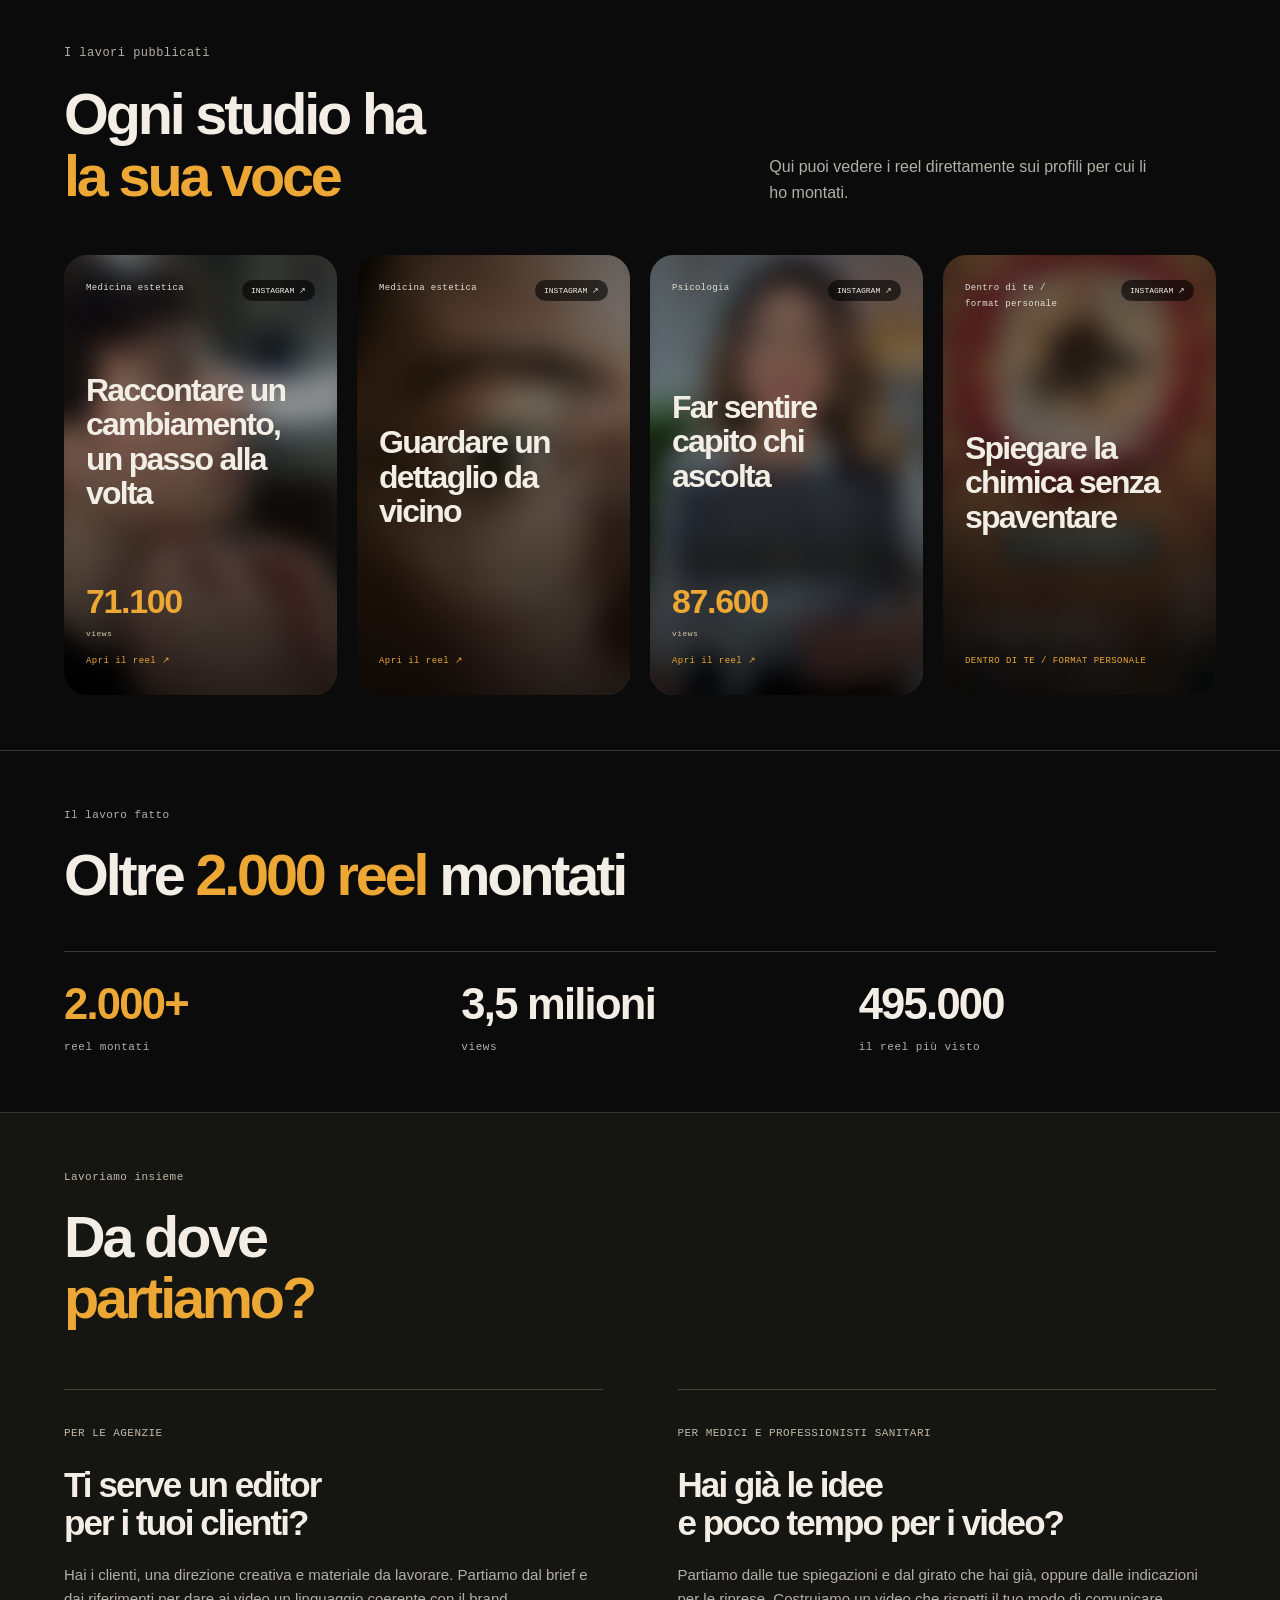
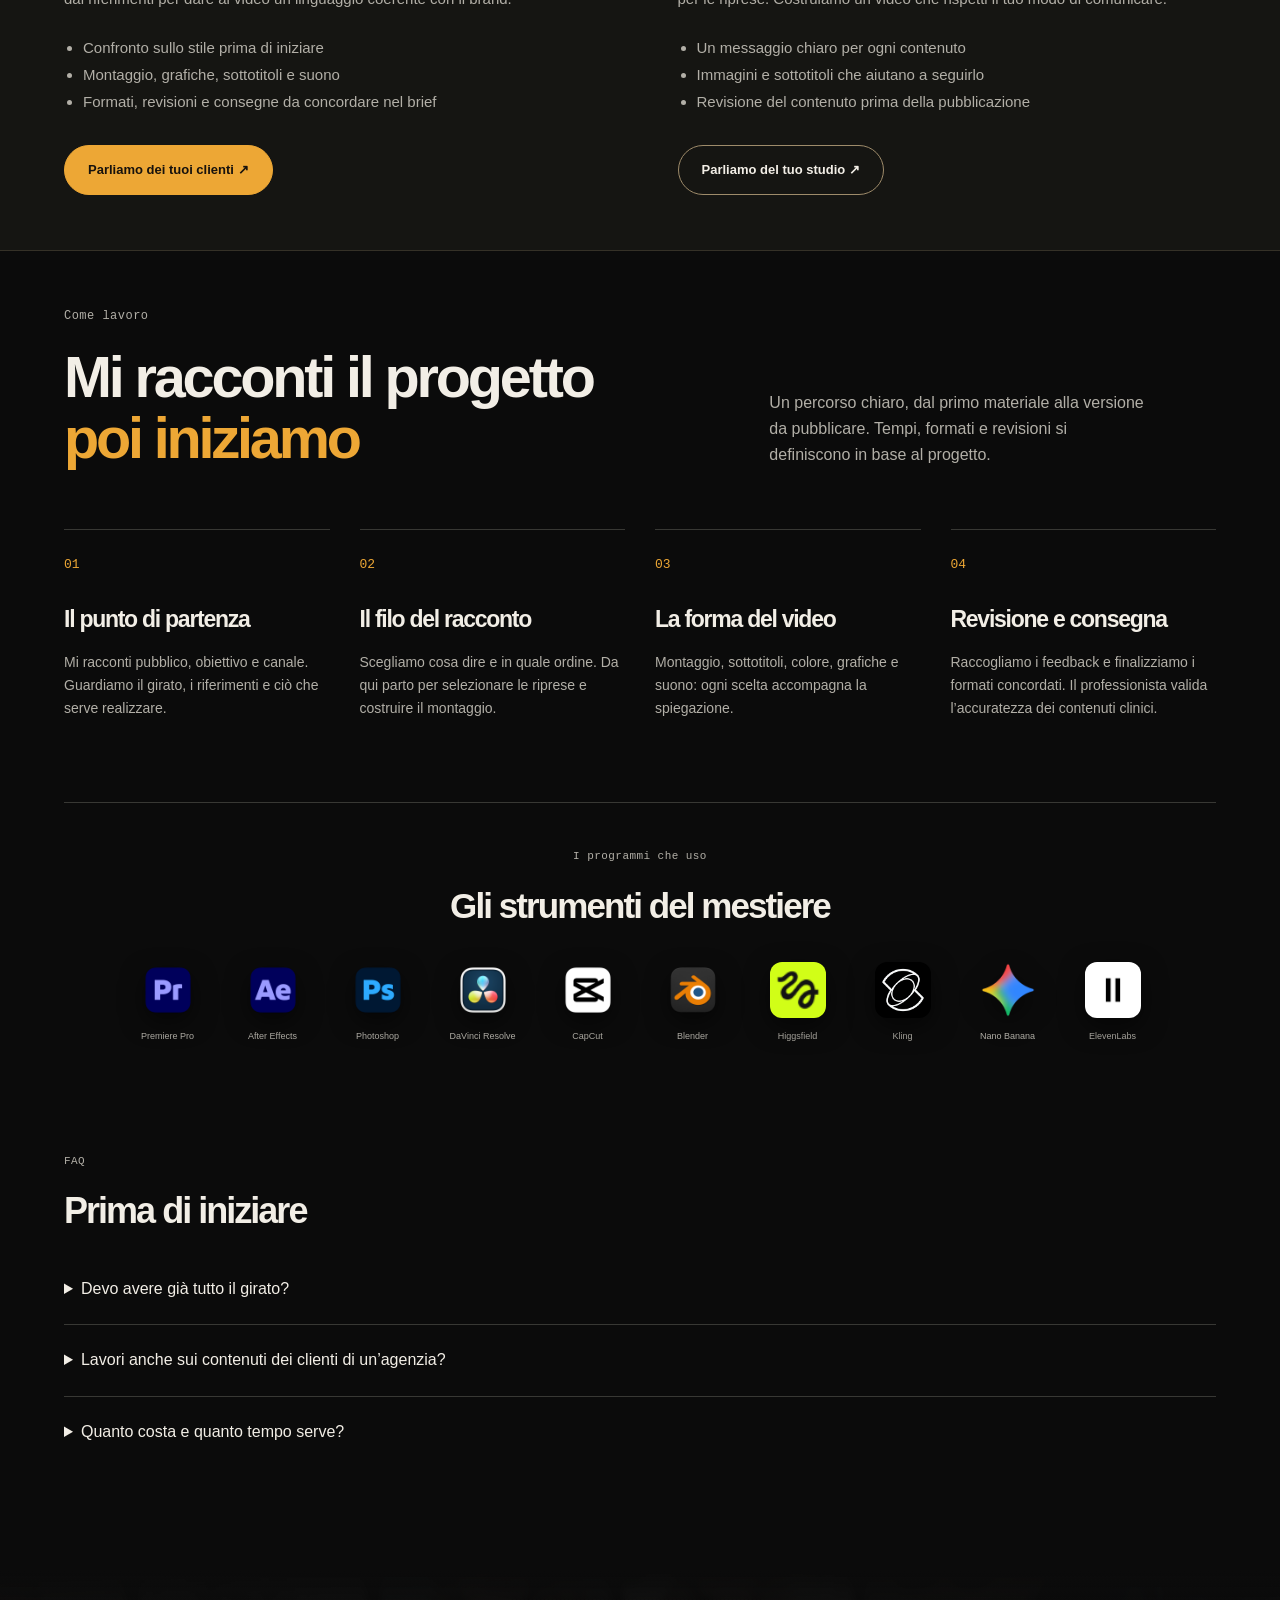
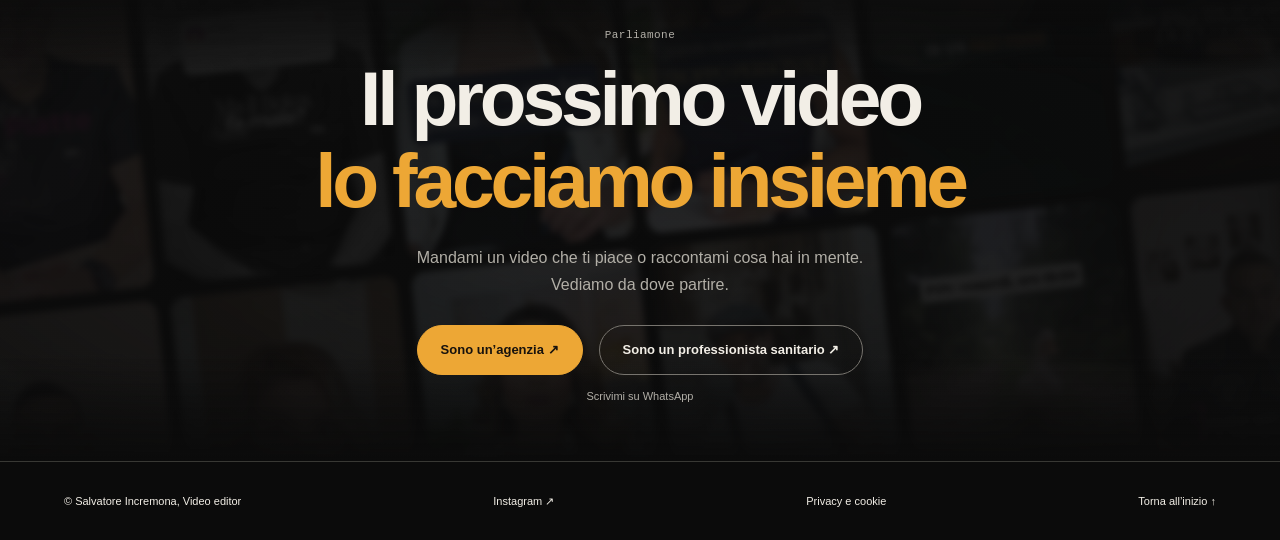
==== commit 57755f1a: "Loop telefono: partono anche se la pagina si apre larga e poi si stringe Co-Authored-By: Claude Opus" ====
--- a/index.html
+++ b/index.html
@@ -1,7 +1,7 @@
 <!doctype html>
 <html lang="it">
 <!-- Fatto da GPT per Salvatore Incremona. Sorgenti modificabili: index.html, style.css e script.js. --><head>
-<meta name="generator" content="Fatto da GPT"><meta charset="utf-8"><meta name="viewport" content="width=device-width, initial-scale=1"><meta name="theme-color" content="#10100f"><title>Salvatore Incremona — Video editor, linguaggio della salute</title><meta name="description" content="Montaggio video, storytelling e contenuti sanitari. Il portfolio di Salvatore Incremona: prima e dopo, selezione lavori e collaborazioni per agenzie e professionisti sanitari."><meta property="og:title" content="Salvatore Incremona — Video editor"><meta property="og:description" content="Conosco il linguaggio della salute. Gli do forma, un video alla volta."><meta property="og:type" content="website"><link rel="icon" href="favicon.svg" type="image/svg+xml"><link rel="stylesheet" href="style.css?v=27"><script src="script.js?v=29" defer></script></head>
+<meta name="generator" content="Fatto da GPT"><meta charset="utf-8"><meta name="viewport" content="width=device-width, initial-scale=1"><meta name="theme-color" content="#10100f"><title>Salvatore Incremona — Video editor, linguaggio della salute</title><meta name="description" content="Montaggio video, storytelling e contenuti sanitari. Il portfolio di Salvatore Incremona: prima e dopo, selezione lavori e collaborazioni per agenzie e professionisti sanitari."><meta property="og:title" content="Salvatore Incremona — Video editor"><meta property="og:description" content="Conosco il linguaggio della salute. Gli do forma, un video alla volta."><meta property="og:type" content="website"><link rel="icon" href="favicon.svg" type="image/svg+xml"><link rel="stylesheet" href="style.css?v=27"><script src="script.js?v=30" defer></script></head>
 <body><div class="reading-timeline" aria-hidden="true"><i data-scene="inizio"></i><i data-scene="lavori"></i><i data-scene="showreel"></i><i data-scene="risultati"></i><i data-scene="collaborazione"></i><i data-scene="metodo"></i><i data-scene="storia"></i><i data-scene="contatti"></i></div><a class="skip" href="#main">Salta al contenuto</a><header><a class="brand" href="#" aria-label="Salvatore Incremona, inizio"><span class="monogram">SI<span>↗</span></span><span>Salvatore<br>Incremona<span class="brand-role">VIDEO EDITOR</span></span></a><button class="menu-toggle" type="button" aria-expanded="false" aria-controls="primary-nav">Menu <span aria-hidden="true">+</span></button><nav id="primary-nav" aria-label="Navigazione principale"><a href="#lavori">Lavori</a><a href="#metodo">Metodo</a><a href="#storia">Chi sono</a><a class="nav-cta" href="#contatti">Scrivimi ↗</a><button class="motion-toggle" type="button" aria-pressed="false">Pausa movimento</button></nav></header>
 <main id="main"><section id="inizio" class="hero wrap"><div class="hero-copy"><h1><span class="desktop-title">Ogni giorno spieghi<br>qualcosa di importante<br><em>Quasi nessuno<br>lo vede</em></span><span class="mobile-title">Ogni giorno spieghi qualcosa di importante<br><em>Quasi nessuno lo vede</em></span></h1><p class="intro">Monto video per agenzie e professionisti sanitari. Dal girato al reel finito: ritmo, immagini e suono, perché chi scorre si fermi e capisca.</p><div class="actions"><a class="button" href="#lavori">Guarda i lavori <span>↓</span></a><a class="text-link" href="#showreel">Guarda lo showreel ↓</a></div></div><div id="motion" class="motion-stage" role="img" aria-label="Animazione astratta del montaggio: frammenti che si ricompongono intorno alle parole la tua storia">
 <div class="motion-grid" aria-hidden="true"></div>
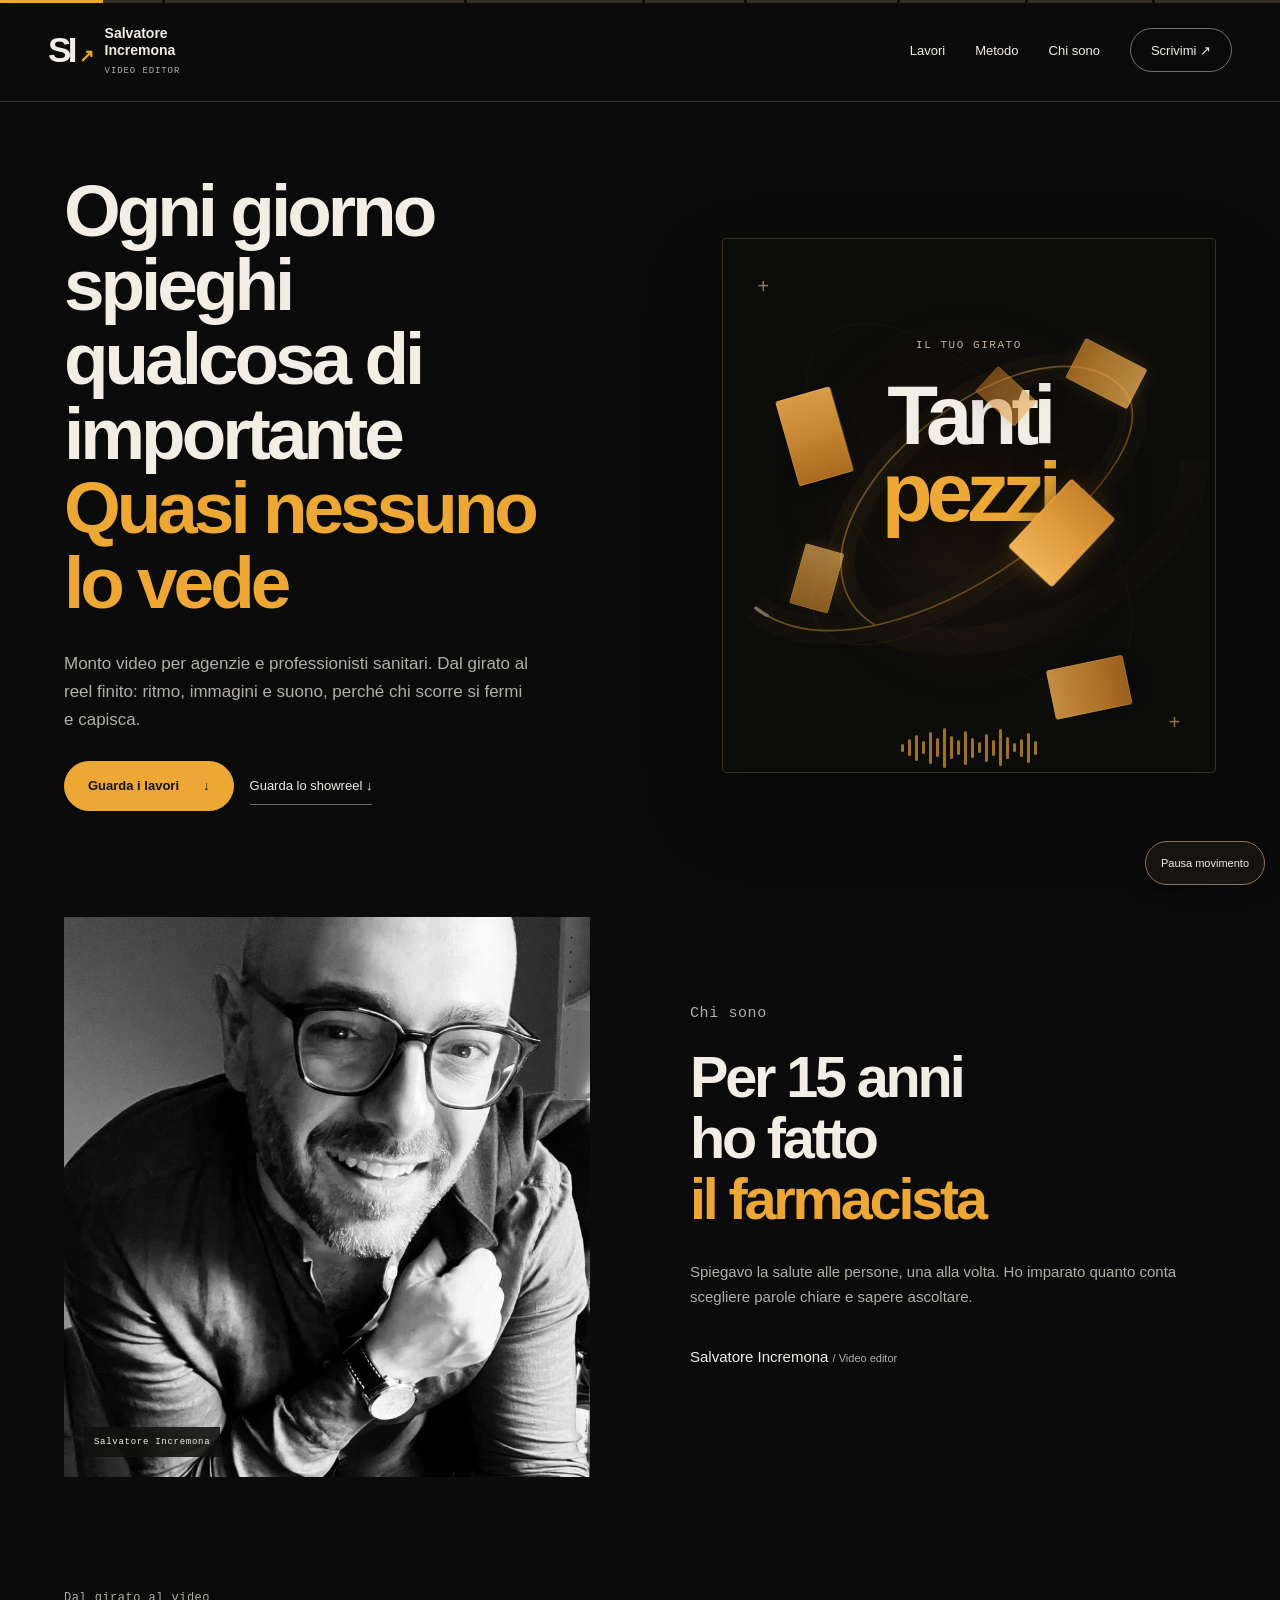
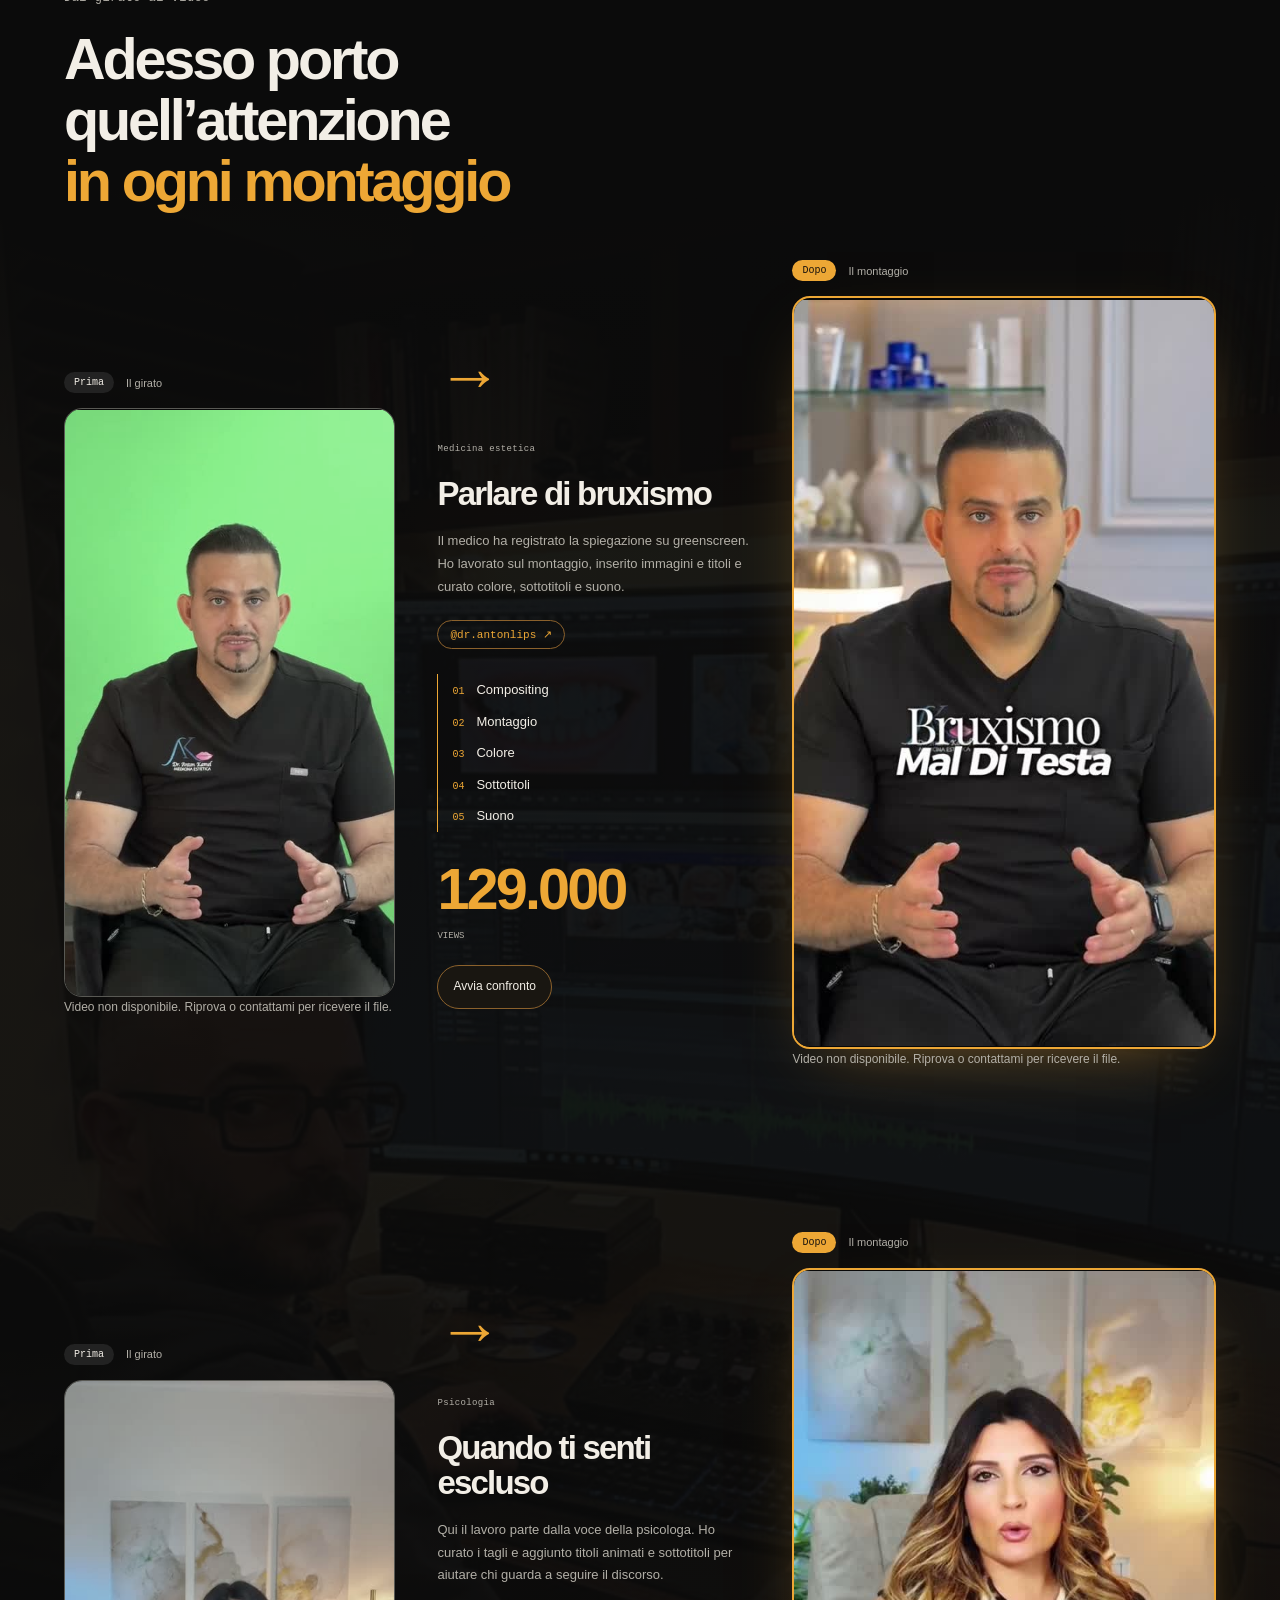
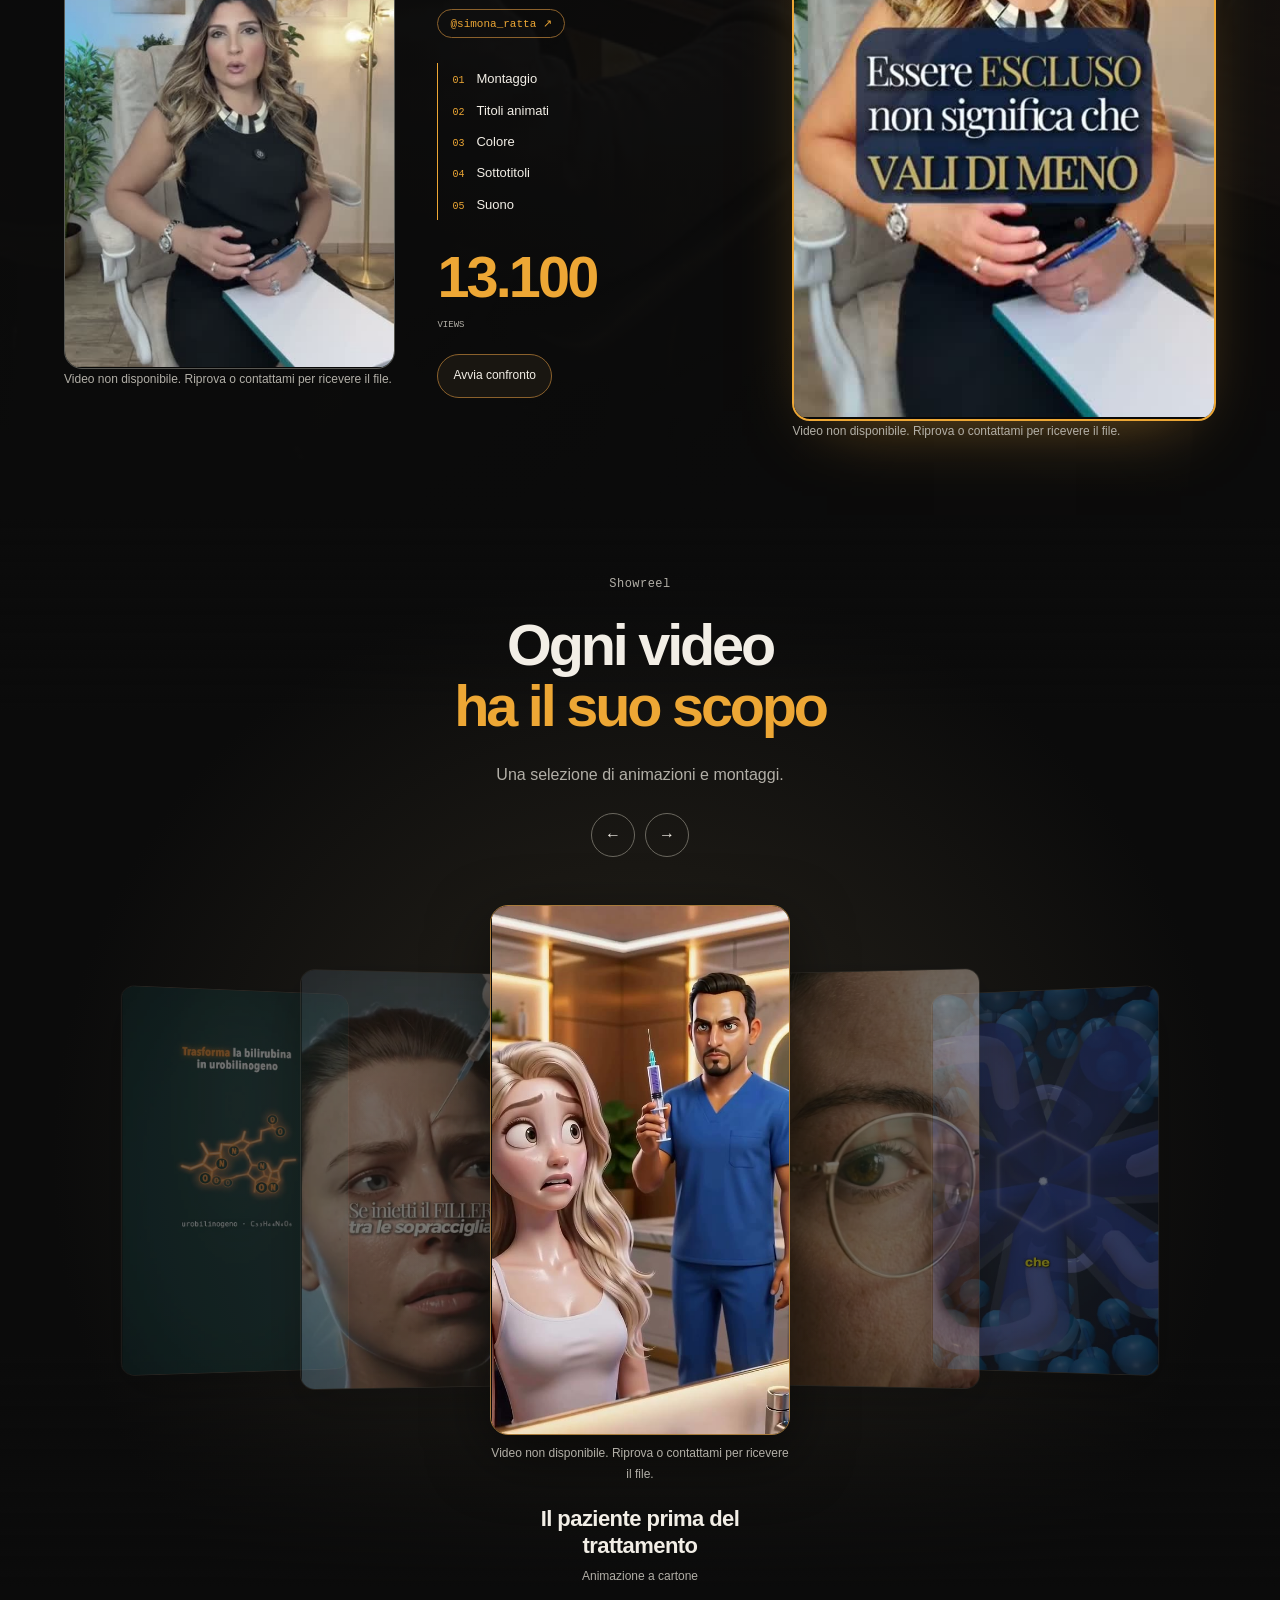
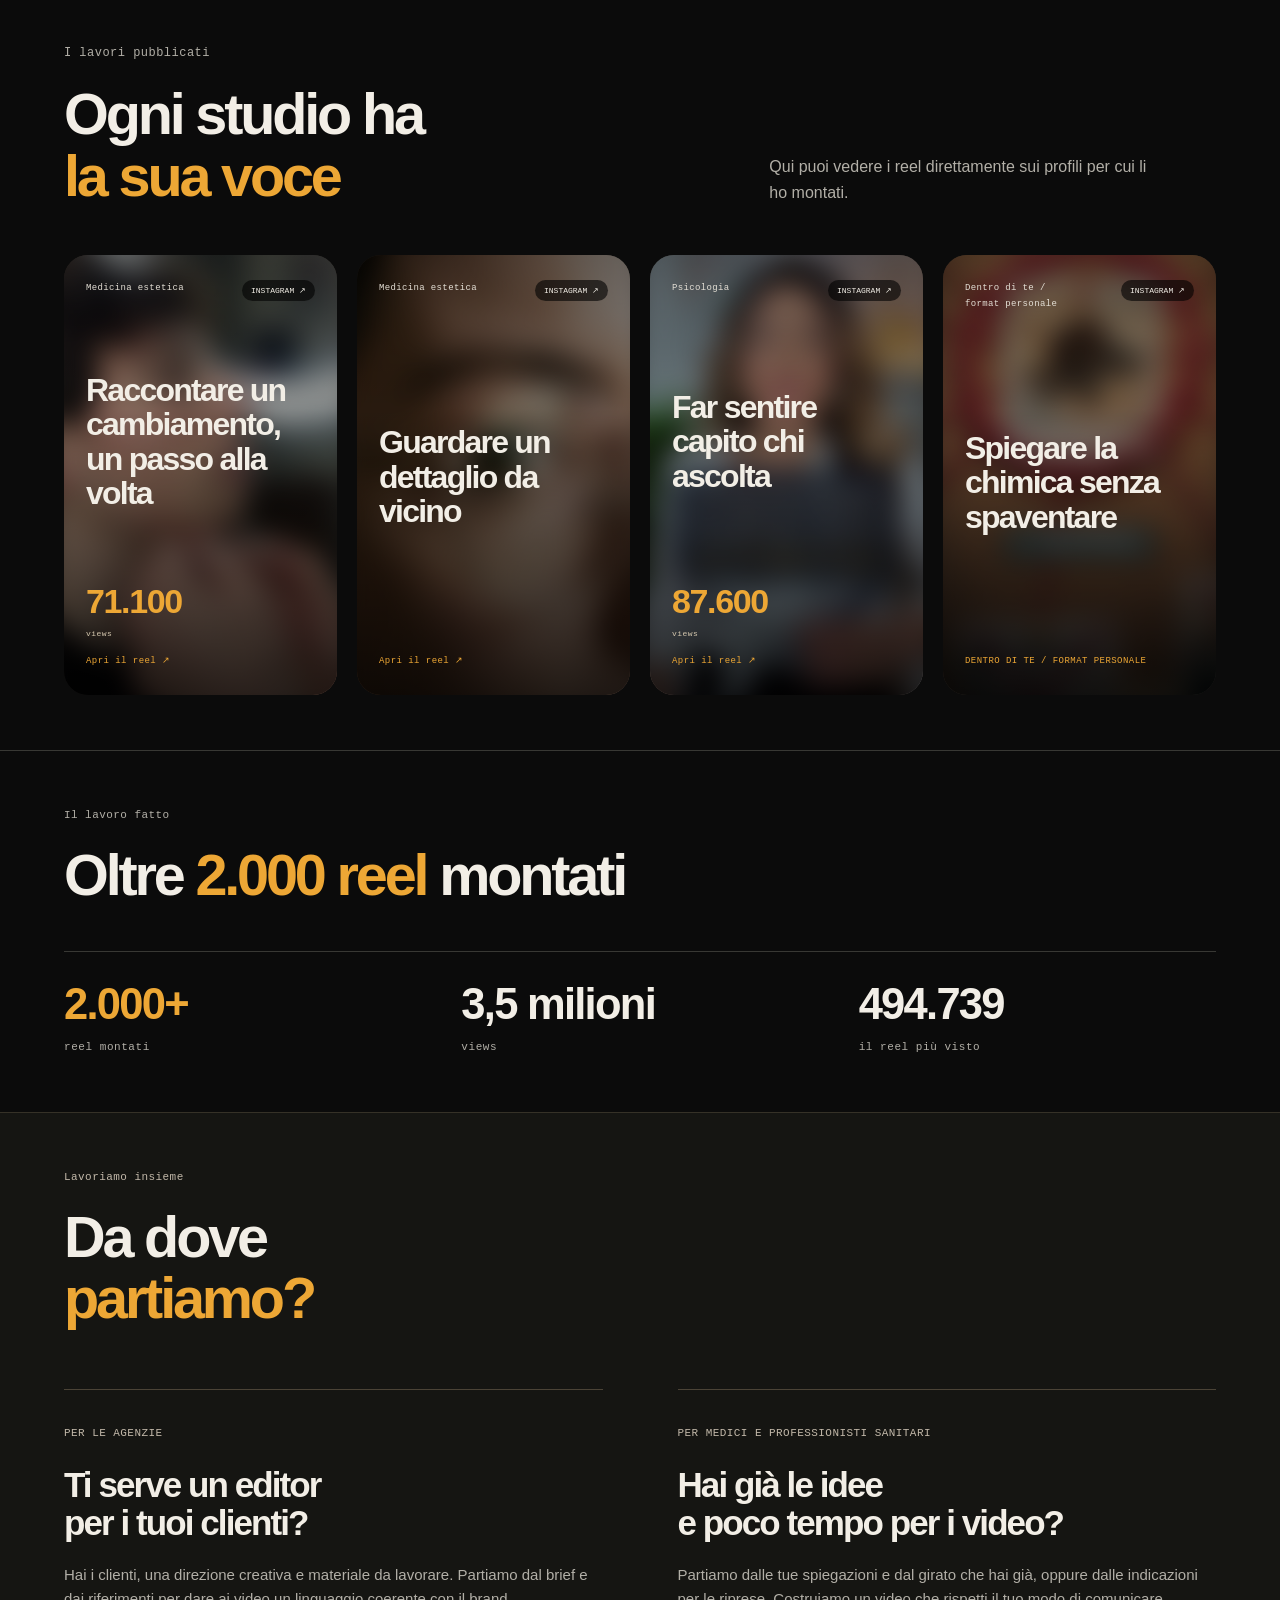
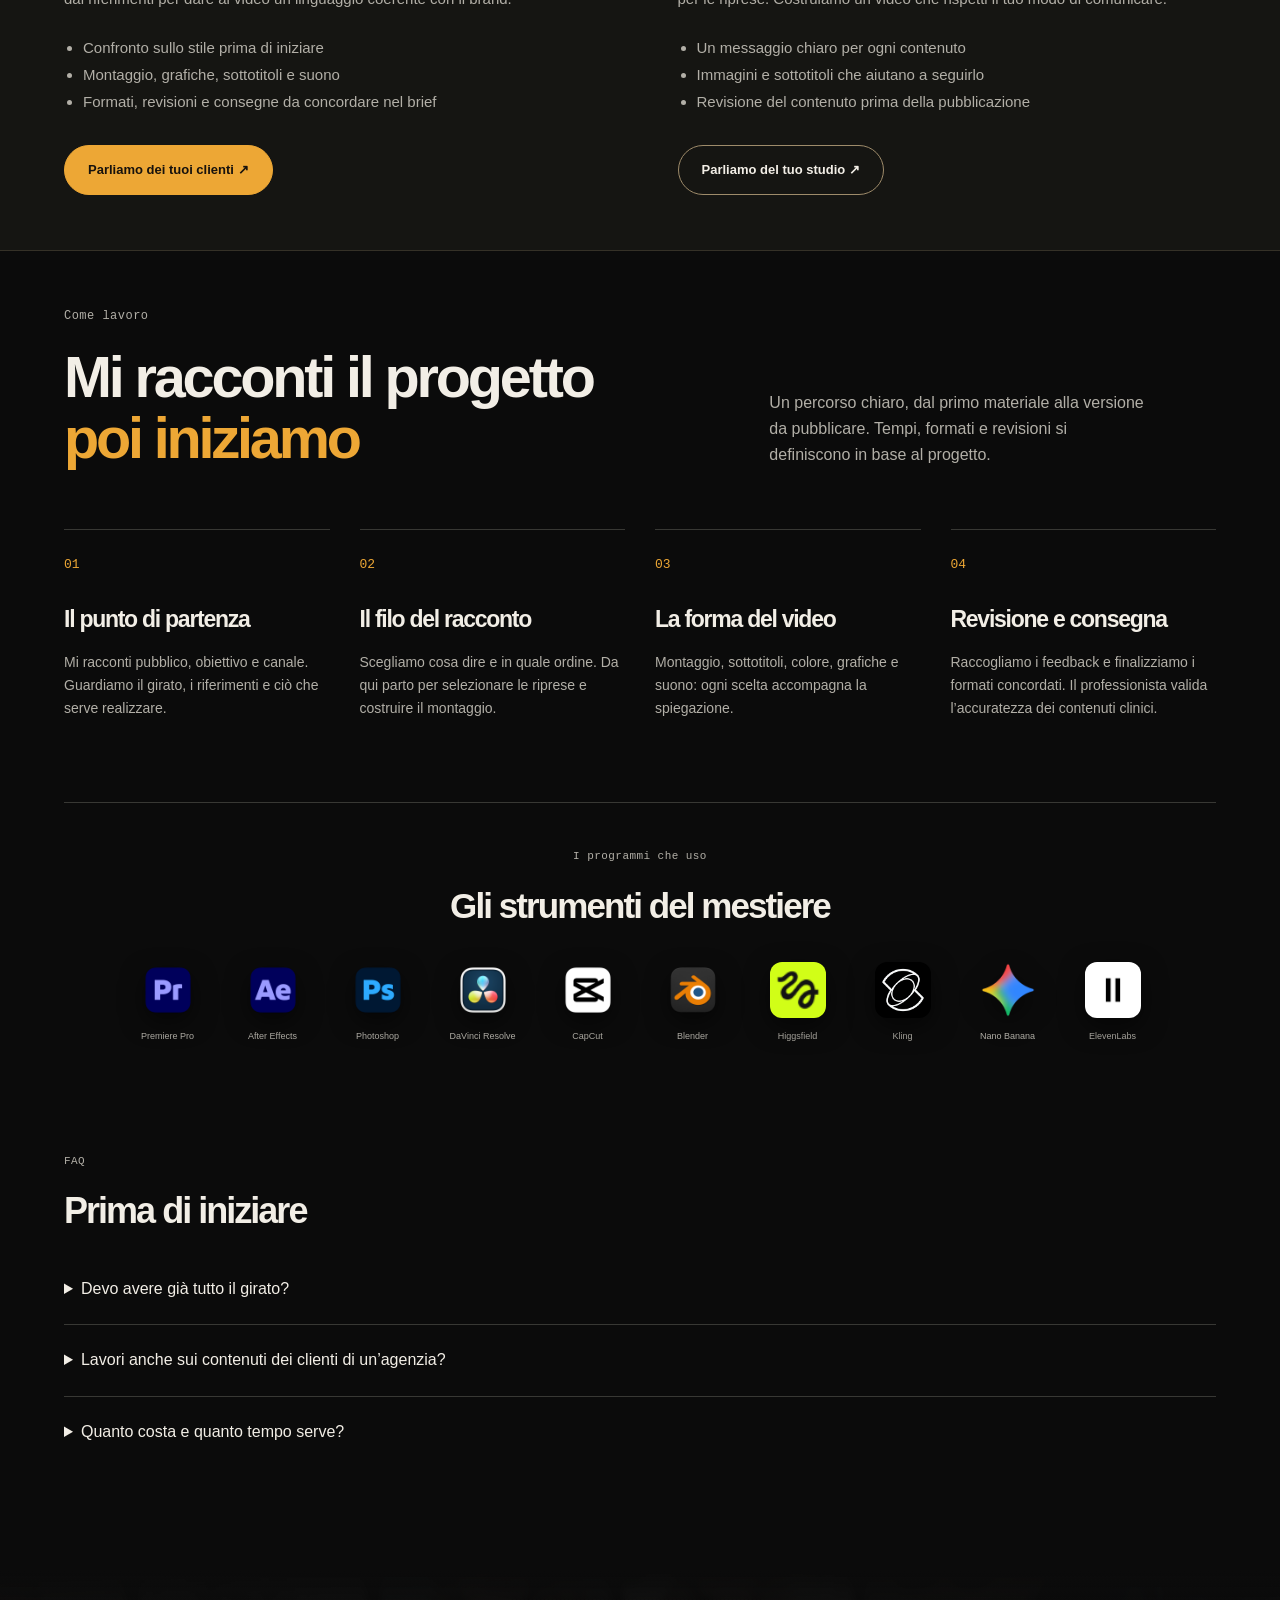
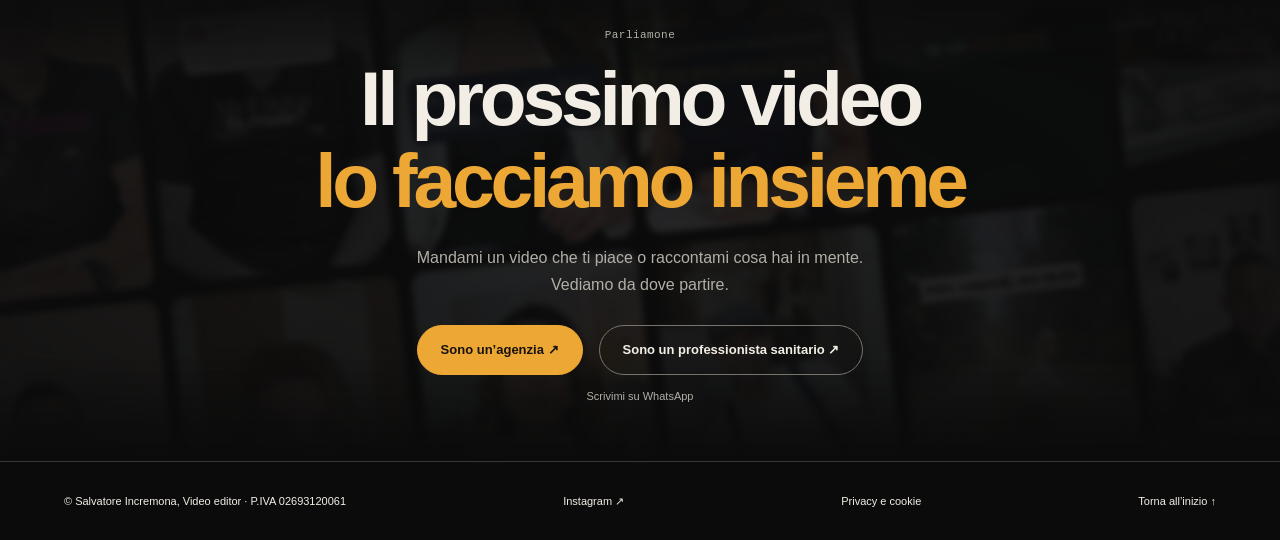
==== commit 34427b29: "Partita IVA in home page e nella privacy Co-Authored-By: Claude Opus 5.5 <noreply@anthropic.com>" ====
--- a/index.html
+++ b/index.html
@@ -18,4 +18,4 @@
 <section id="metodo" class="wrap section"><div class="section-heading"><div><p class="eyebrow">Come lavoro</p><h2>Mi racconti il progetto<br><em>poi iniziamo</em></h2></div><p>Un percorso chiaro, dal primo materiale alla versione da pubblicare. Tempi, formati e revisioni si definiscono in base al progetto.</p></div><ol class="steps"><li><span>01</span><h3>Il punto di partenza</h3><p>Mi racconti pubblico, obiettivo e canale. Guardiamo il girato, i riferimenti e ciò che serve realizzare.</p></li><li><span>02</span><h3>Il filo del racconto</h3><p>Scegliamo cosa dire e in quale ordine. Da qui parto per selezionare le riprese e costruire il montaggio.</p></li><li><span>03</span><h3>La forma del video</h3><p>Montaggio, sottotitoli, colore, grafiche e suono: ogni scelta accompagna la spiegazione.</p></li><li><span>04</span><h3>Revisione e consegna</h3><p>Raccogliamo i feedback e finalizziamo i formati concordati. Il professionista valida l’accuratezza dei contenuti clinici.</p></li></ol><div class="tools"><p class="eyebrow">I programmi che uso</p><h3>Gli strumenti del mestiere</h3><ul><li><img src="assets/img/app/premiere.png" alt="" width="56" height="56" loading="lazy"><span>Premiere Pro</span></li><li><img src="assets/img/app/aftereffects.png" alt="" width="56" height="56" loading="lazy"><span>After Effects</span></li><li><img src="assets/img/app/photoshop.png" alt="" width="56" height="56" loading="lazy"><span>Photoshop</span></li><li><img src="assets/img/app/davinci.png" alt="" width="56" height="56" loading="lazy"><span>DaVinci Resolve</span></li><li><img src="assets/img/app/capcut.png" alt="" width="56" height="56" loading="lazy"><span>CapCut</span></li><li><img src="assets/img/app/blender.png" alt="" width="56" height="56" loading="lazy"><span>Blender</span></li><li><img src="assets/img/app/higgsfield.png" alt="" width="56" height="56" loading="lazy"><span>Higgsfield</span></li><li><img src="assets/img/app/kling.png" alt="" width="56" height="56" loading="lazy"><span>Kling</span></li><li><img src="assets/img/app/nanobanana.png" alt="" width="56" height="56" loading="lazy"><span>Nano Banana</span></li><li><img src="assets/img/app/elevenlabs.png" alt="" width="56" height="56" loading="lazy"><span>ElevenLabs</span></li></ul></div></section>
 
 <section class="wrap section faq"><p class="eyebrow">FAQ</p><h2>Prima di iniziare</h2><details><summary>Devo avere già tutto il girato?</summary><p>Possiamo partire dai video che hai. Se devi ancora registrare, parliamo prima di inquadratura, audio e materiale necessario al montaggio.</p></details><details><summary>Lavori anche sui contenuti dei clienti di un’agenzia?</summary><p>Sì. Nel primo confronto definiamo referente, brief, identità del brand e modalità di feedback. Indica quanti video ti servono e con quale frequenza.</p></details><details><summary>Quanto costa e quanto tempo serve?</summary><p>Dipende da durata, quantità di girato, grafiche e formati. Inviami un esempio e le scadenze: definiamo insieme il perimetro prima di iniziare.</p></details></section>
-<section id="contatti" class="contact"><div class="contact-mosaic" aria-hidden="true"><div class="mosaic-column" style="--column:0"><div class="mosaic-run"><img src="assets/vid/top/w_DVRJ_0TCKMZ.jpg" alt="" width="360" height="640" loading="lazy" decoding="async"><img src="assets/vid/top/w_DVglAZJEbc0.jpg" alt="" width="360" height="640" loading="lazy" decoding="async"><img src="assets/vid/top/w_DVt2UqgDtiE.jpg" alt="" width="360" height="640" loading="lazy" decoding="async"><img src="assets/vid/top/w_DWEtfOgiDBS.jpg" alt="" width="360" height="640" loading="lazy" decoding="async"><img src="assets/vid/top/w_DWHgWXMiJY7.jpg" alt="" width="360" height="640" loading="lazy" decoding="async"><img src="assets/vid/top/w_DXPVdLkCJI4.jpg" alt="" width="360" height="640" loading="lazy" decoding="async"><img src="assets/vid/top/w_DXpLd0ZiC2r.jpg" alt="" width="360" height="640" loading="lazy" decoding="async"><img src="assets/vid/top/w_DXuIiNVCL_R.jpg" alt="" width="360" height="640" loading="lazy" decoding="async"></div><div class="mosaic-run"><img src="assets/vid/top/w_DVRJ_0TCKMZ.jpg" alt="" width="360" height="640" loading="lazy" decoding="async"><img src="assets/vid/top/w_DVglAZJEbc0.jpg" alt="" width="360" height="640" loading="lazy" decoding="async"><img src="assets/vid/top/w_DVt2UqgDtiE.jpg" alt="" width="360" height="640" loading="lazy" decoding="async"><img src="assets/vid/top/w_DWEtfOgiDBS.jpg" alt="" width="360" height="640" loading="lazy" decoding="async"><img src="assets/vid/top/w_DWHgWXMiJY7.jpg" alt="" width="360" height="640" loading="lazy" decoding="async"><img src="assets/vid/top/w_DXPVdLkCJI4.jpg" alt="" width="360" height="640" loading="lazy" decoding="async"><img src="assets/vid/top/w_DXpLd0ZiC2r.jpg" alt="" width="360" height="640" loading="lazy" decoding="async"><img src="assets/vid/top/w_DXuIiNVCL_R.jpg" alt="" width="360" height="640" loading="lazy" decoding="async"></div></div><div class="mosaic-column" style="--column:1"><div class="mosaic-run"><img src="assets/vid/top/w_DXPVdLkCJI4.jpg" alt="" width="360" height="640" loading="lazy" decoding="async"><img src="assets/vid/top/w_DXpLd0ZiC2r.jpg" alt="" width="360" height="640" loading="lazy" decoding="async"><img src="assets/vid/top/w_DXuIiNVCL_R.jpg" alt="" width="360" height="640" loading="lazy" decoding="async"><img src="assets/vid/top/w_DXw5EFDIpWY.jpg" alt="" width="360" height="640" loading="lazy" decoding="async"><img src="assets/vid/top/w_DYpRrNHI_uP.jpg" alt="" width="360" height="640" loading="lazy" decoding="async"><img src="assets/vid/top/w_DaSt6M3Iph2.jpg" alt="" width="360" height="640" loading="lazy" decoding="async"><img src="assets/vid/top/w_DadSgkGoaPQ.jpg" alt="" width="360" height="640" loading="lazy" decoding="async"><img src="assets/vid/top/w_Dbs7eWEIRny.jpg" alt="" width="360" height="640" loading="lazy" decoding="async"></div><div class="mosaic-run"><img src="assets/vid/top/w_DXPVdLkCJI4.jpg" alt="" width="360" height="640" loading="lazy" decoding="async"><img src="assets/vid/top/w_DXpLd0ZiC2r.jpg" alt="" width="360" height="640" loading="lazy" decoding="async"><img src="assets/vid/top/w_DXuIiNVCL_R.jpg" alt="" width="360" height="640" loading="lazy" decoding="async"><img src="assets/vid/top/w_DXw5EFDIpWY.jpg" alt="" width="360" height="640" loading="lazy" decoding="async"><img src="assets/vid/top/w_DYpRrNHI_uP.jpg" alt="" width="360" height="640" loading="lazy" decoding="async"><img src="assets/vid/top/w_DaSt6M3Iph2.jpg" alt="" width="360" height="640" loading="lazy" decoding="async"><img src="assets/vid/top/w_DadSgkGoaPQ.jpg" alt="" width="360" height="640" loading="lazy" decoding="async"><img src="assets/vid/top/w_Dbs7eWEIRny.jpg" alt="" width="360" height="640" loading="lazy" decoding="async"></div></div><div class="mosaic-column" style="--column:2"><div class="mosaic-run"><img src="assets/vid/top/w_DaSt6M3Iph2.jpg" alt="" width="360" height="640" loading="lazy" decoding="async"><img src="assets/vid/top/w_DadSgkGoaPQ.jpg" alt="" width="360" height="640" loading="lazy" decoding="async"><img src="assets/vid/top/w_Dbs7eWEIRny.jpg" alt="" width="360" height="640" loading="lazy" decoding="async"><img src="assets/vid/top/w_DcF74l6IY5d.jpg" alt="" width="360" height="640" loading="lazy" decoding="async"><img src="assets/vid/top/w_DdHSfO7oRCD.jpg" alt="" width="360" height="640" loading="lazy" decoding="async"><img src="assets/vid/top/w_DdWtpAtoO1x.jpg" alt="" width="360" height="640" loading="lazy" decoding="async"><img src="assets/vid/top/w_DeQRiBePVLb.jpg" alt="" width="360" height="640" loading="lazy" decoding="async"><img src="assets/vid/top/w_DeUcSu2hrft.jpg" alt="" width="360" height="640" loading="lazy" decoding="async"></div><div class="mosaic-run"><img src="assets/vid/top/w_DaSt6M3Iph2.jpg" alt="" width="360" height="640" loading="lazy" decoding="async"><img src="assets/vid/top/w_DadSgkGoaPQ.jpg" alt="" width="360" height="640" loading="lazy" decoding="async"><img src="assets/vid/top/w_Dbs7eWEIRny.jpg" alt="" width="360" height="640" loading="lazy" decoding="async"><img src="assets/vid/top/w_DcF74l6IY5d.jpg" alt="" width="360" height="640" loading="lazy" decoding="async"><img src="assets/vid/top/w_DdHSfO7oRCD.jpg" alt="" width="360" height="640" loading="lazy" decoding="async"><img src="assets/vid/top/w_DdWtpAtoO1x.jpg" alt="" width="360" height="640" loading="lazy" decoding="async"><img src="assets/vid/top/w_DeQRiBePVLb.jpg" alt="" width="360" height="640" loading="lazy" decoding="async"><img src="assets/vid/top/w_DeUcSu2hrft.jpg" alt="" width="360" height="640" loading="lazy" decoding="async"></div></div><div class="mosaic-column" style="--column:3"><div class="mosaic-run"><img src="assets/vid/top/w_DdWtpAtoO1x.jpg" alt="" width="360" height="640" loading="lazy" decoding="async"><img src="assets/vid/top/w_DeQRiBePVLb.jpg" alt="" width="360" height="640" loading="lazy" decoding="async"><img src="assets/vid/top/w_DeUcSu2hrft.jpg" alt="" width="360" height="640" loading="lazy" decoding="async"><img src="assets/vid/top/w_DeZ5TOPPx54.jpg" alt="" width="360" height="640" loading="lazy" decoding="async"><img src="assets/vid/top/w_DecQYH0ofAg.jpg" alt="" width="360" height="640" loading="lazy" decoding="async"><img src="assets/vid/top/w_DeixGm0jXjR.jpg" alt="" width="360" height="640" loading="lazy" decoding="async"><img src="assets/vid/top/w_DejtJqWocky.jpg" alt="" width="360" height="640" loading="lazy" decoding="async"><img src="assets/vid/top/w_DVRJ_0TCKMZ.jpg" alt="" width="360" height="640" loading="lazy" decoding="async"></div><div class="mosaic-run"><img src="assets/vid/top/w_DdWtpAtoO1x.jpg" alt="" width="360" height="640" loading="lazy" decoding="async"><img src="assets/vid/top/w_DeQRiBePVLb.jpg" alt="" width="360" height="640" loading="lazy" decoding="async"><img src="assets/vid/top/w_DeUcSu2hrft.jpg" alt="" width="360" height="640" loading="lazy" decoding="async"><img src="assets/vid/top/w_DeZ5TOPPx54.jpg" alt="" width="360" height="640" loading="lazy" decoding="async"><img src="assets/vid/top/w_DecQYH0ofAg.jpg" alt="" width="360" height="640" loading="lazy" decoding="async"><img src="assets/vid/top/w_DeixGm0jXjR.jpg" alt="" width="360" height="640" loading="lazy" decoding="async"><img src="assets/vid/top/w_DejtJqWocky.jpg" alt="" width="360" height="640" loading="lazy" decoding="async"><img src="assets/vid/top/w_DVRJ_0TCKMZ.jpg" alt="" width="360" height="640" loading="lazy" decoding="async"></div></div><div class="mosaic-column" style="--column:4"><div class="mosaic-run"><img src="assets/vid/top/w_DeixGm0jXjR.jpg" alt="" width="360" height="640" loading="lazy" decoding="async"><img src="assets/vid/top/w_DejtJqWocky.jpg" alt="" width="360" height="640" loading="lazy" decoding="async"><img src="assets/vid/top/w_DVRJ_0TCKMZ.jpg" alt="" width="360" height="640" loading="lazy" decoding="async"><img src="assets/vid/top/w_DVglAZJEbc0.jpg" alt="" width="360" height="640" loading="lazy" decoding="async"><img src="assets/vid/top/w_DVt2UqgDtiE.jpg" alt="" width="360" height="640" loading="lazy" decoding="async"><img src="assets/vid/top/w_DWEtfOgiDBS.jpg" alt="" width="360" height="640" loading="lazy" decoding="async"><img src="assets/vid/top/w_DWHgWXMiJY7.jpg" alt="" width="360" height="640" loading="lazy" decoding="async"><img src="assets/vid/top/w_DXPVdLkCJI4.jpg" alt="" width="360" height="640" loading="lazy" decoding="async"></div><div class="mosaic-run"><img src="assets/vid/top/w_DeixGm0jXjR.jpg" alt="" width="360" height="640" loading="lazy" decoding="async"><img src="assets/vid/top/w_DejtJqWocky.jpg" alt="" width="360" height="640" loading="lazy" decoding="async"><img src="assets/vid/top/w_DVRJ_0TCKMZ.jpg" alt="" width="360" height="640" loading="lazy" decoding="async"><img src="assets/vid/top/w_DVglAZJEbc0.jpg" alt="" width="360" height="640" loading="lazy" decoding="async"><img src="assets/vid/top/w_DVt2UqgDtiE.jpg" alt="" width="360" height="640" loading="lazy" decoding="async"><img src="assets/vid/top/w_DWEtfOgiDBS.jpg" alt="" width="360" height="640" loading="lazy" decoding="async"><img src="assets/vid/top/w_DWHgWXMiJY7.jpg" alt="" width="360" height="640" loading="lazy" decoding="async"><img src="assets/vid/top/w_DXPVdLkCJI4.jpg" alt="" width="360" height="640" loading="lazy" decoding="async"></div></div><div class="mosaic-column" style="--column:5"><div class="mosaic-run"><img src="assets/vid/top/w_DWEtfOgiDBS.jpg" alt="" width="360" height="640" loading="lazy" decoding="async"><img src="assets/vid/top/w_DWHgWXMiJY7.jpg" alt="" width="360" height="640" loading="lazy" decoding="async"><img src="assets/vid/top/w_DXPVdLkCJI4.jpg" alt="" width="360" height="640" loading="lazy" decoding="async"><img src="assets/vid/top/w_DXpLd0ZiC2r.jpg" alt="" width="360" height="640" loading="lazy" decoding="async"><img src="assets/vid/top/w_DXuIiNVCL_R.jpg" alt="" width="360" height="640" loading="lazy" decoding="async"><img src="assets/vid/top/w_DXw5EFDIpWY.jpg" alt="" width="360" height="640" loading="lazy" decoding="async"><img src="assets/vid/top/w_DYpRrNHI_uP.jpg" alt="" width="360" height="640" loading="lazy" decoding="async"><img src="assets/vid/top/w_DaSt6M3Iph2.jpg" alt="" width="360" height="640" loading="lazy" decoding="async"></div><div class="mosaic-run"><img src="assets/vid/top/w_DWEtfOgiDBS.jpg" alt="" width="360" height="640" loading="lazy" decoding="async"><img src="assets/vid/top/w_DWHgWXMiJY7.jpg" alt="" width="360" height="640" loading="lazy" decoding="async"><img src="assets/vid/top/w_DXPVdLkCJI4.jpg" alt="" width="360" height="640" loading="lazy" decoding="async"><img src="assets/vid/top/w_DXpLd0ZiC2r.jpg" alt="" width="360" height="640" loading="lazy" decoding="async"><img src="assets/vid/top/w_DXuIiNVCL_R.jpg" alt="" width="360" height="640" loading="lazy" decoding="async"><img src="assets/vid/top/w_DXw5EFDIpWY.jpg" alt="" width="360" height="640" loading="lazy" decoding="async"><img src="assets/vid/top/w_DYpRrNHI_uP.jpg" alt="" width="360" height="640" loading="lazy" decoding="async"><img src="assets/vid/top/w_DaSt6M3Iph2.jpg" alt="" width="360" height="640" loading="lazy" decoding="async"></div></div></div><div class="wrap"><p class="eyebrow">Parliamone</p><h2 class="final-title" data-final-words>Il prossimo video<br><em>lo facciamo insieme</em></h2><p class="final-reveal" style="--reveal-delay:650ms">Mandami un video che ti piace o raccontami cosa hai in mente.<br>Vediamo da dove partire.</p><div class="actions final-reveal" style="--reveal-delay:850ms"><a class="button" href="https://wa.me/393407973593?text=Ciao%20Salvatore%2C%20ti%20contatto%20per%20un%E2%80%99agenzia.%20Vorrei%20parlarti%20dei%20video%20per%20i%20nostri%20clienti.">Sono un’agenzia ↗</a><a class="button secondary" href="https://wa.me/393407973593?text=Ciao%20Salvatore%2C%20sono%20un%20professionista%20sanitario.%20Vorrei%20parlarti%20dei%20video%20per%20il%20mio%20studio.">Sono un professionista sanitario ↗</a></div><p class="small final-reveal" style="--reveal-delay:1000ms">Scrivimi su WhatsApp</p></div></section></main><footer class="wrap"><span>© Salvatore Incremona, Video editor</span><a href="https://www.instagram.com/salvatore.incremona/" target="_blank" rel="noopener noreferrer">Instagram ↗</a><a href="privacy.html">Privacy e cookie</a><a href="#">Torna all’inizio ↑</a></footer><nav class="mobile-dock" aria-label="Scorciatoie per telefono"><a href="#lavori"><span aria-hidden="true">↙</span>Lavori</a><a href="#showreel"><span aria-hidden="true">▷</span>Showreel</a><a href="#contatti"><span aria-hidden="true">↗</span>Scrivimi</a></nav></body></html>+<section id="contatti" class="contact"><div class="contact-mosaic" aria-hidden="true"><div class="mosaic-column" style="--column:0"><div class="mosaic-run"><img src="assets/vid/top/w_DVRJ_0TCKMZ.jpg" alt="" width="360" height="640" loading="lazy" decoding="async"><img src="assets/vid/top/w_DVglAZJEbc0.jpg" alt="" width="360" height="640" loading="lazy" decoding="async"><img src="assets/vid/top/w_DVt2UqgDtiE.jpg" alt="" width="360" height="640" loading="lazy" decoding="async"><img src="assets/vid/top/w_DWEtfOgiDBS.jpg" alt="" width="360" height="640" loading="lazy" decoding="async"><img src="assets/vid/top/w_DWHgWXMiJY7.jpg" alt="" width="360" height="640" loading="lazy" decoding="async"><img src="assets/vid/top/w_DXPVdLkCJI4.jpg" alt="" width="360" height="640" loading="lazy" decoding="async"><img src="assets/vid/top/w_DXpLd0ZiC2r.jpg" alt="" width="360" height="640" loading="lazy" decoding="async"><img src="assets/vid/top/w_DXuIiNVCL_R.jpg" alt="" width="360" height="640" loading="lazy" decoding="async"></div><div class="mosaic-run"><img src="assets/vid/top/w_DVRJ_0TCKMZ.jpg" alt="" width="360" height="640" loading="lazy" decoding="async"><img src="assets/vid/top/w_DVglAZJEbc0.jpg" alt="" width="360" height="640" loading="lazy" decoding="async"><img src="assets/vid/top/w_DVt2UqgDtiE.jpg" alt="" width="360" height="640" loading="lazy" decoding="async"><img src="assets/vid/top/w_DWEtfOgiDBS.jpg" alt="" width="360" height="640" loading="lazy" decoding="async"><img src="assets/vid/top/w_DWHgWXMiJY7.jpg" alt="" width="360" height="640" loading="lazy" decoding="async"><img src="assets/vid/top/w_DXPVdLkCJI4.jpg" alt="" width="360" height="640" loading="lazy" decoding="async"><img src="assets/vid/top/w_DXpLd0ZiC2r.jpg" alt="" width="360" height="640" loading="lazy" decoding="async"><img src="assets/vid/top/w_DXuIiNVCL_R.jpg" alt="" width="360" height="640" loading="lazy" decoding="async"></div></div><div class="mosaic-column" style="--column:1"><div class="mosaic-run"><img src="assets/vid/top/w_DXPVdLkCJI4.jpg" alt="" width="360" height="640" loading="lazy" decoding="async"><img src="assets/vid/top/w_DXpLd0ZiC2r.jpg" alt="" width="360" height="640" loading="lazy" decoding="async"><img src="assets/vid/top/w_DXuIiNVCL_R.jpg" alt="" width="360" height="640" loading="lazy" decoding="async"><img src="assets/vid/top/w_DXw5EFDIpWY.jpg" alt="" width="360" height="640" loading="lazy" decoding="async"><img src="assets/vid/top/w_DYpRrNHI_uP.jpg" alt="" width="360" height="640" loading="lazy" decoding="async"><img src="assets/vid/top/w_DaSt6M3Iph2.jpg" alt="" width="360" height="640" loading="lazy" decoding="async"><img src="assets/vid/top/w_DadSgkGoaPQ.jpg" alt="" width="360" height="640" loading="lazy" decoding="async"><img src="assets/vid/top/w_Dbs7eWEIRny.jpg" alt="" width="360" height="640" loading="lazy" decoding="async"></div><div class="mosaic-run"><img src="assets/vid/top/w_DXPVdLkCJI4.jpg" alt="" width="360" height="640" loading="lazy" decoding="async"><img src="assets/vid/top/w_DXpLd0ZiC2r.jpg" alt="" width="360" height="640" loading="lazy" decoding="async"><img src="assets/vid/top/w_DXuIiNVCL_R.jpg" alt="" width="360" height="640" loading="lazy" decoding="async"><img src="assets/vid/top/w_DXw5EFDIpWY.jpg" alt="" width="360" height="640" loading="lazy" decoding="async"><img src="assets/vid/top/w_DYpRrNHI_uP.jpg" alt="" width="360" height="640" loading="lazy" decoding="async"><img src="assets/vid/top/w_DaSt6M3Iph2.jpg" alt="" width="360" height="640" loading="lazy" decoding="async"><img src="assets/vid/top/w_DadSgkGoaPQ.jpg" alt="" width="360" height="640" loading="lazy" decoding="async"><img src="assets/vid/top/w_Dbs7eWEIRny.jpg" alt="" width="360" height="640" loading="lazy" decoding="async"></div></div><div class="mosaic-column" style="--column:2"><div class="mosaic-run"><img src="assets/vid/top/w_DaSt6M3Iph2.jpg" alt="" width="360" height="640" loading="lazy" decoding="async"><img src="assets/vid/top/w_DadSgkGoaPQ.jpg" alt="" width="360" height="640" loading="lazy" decoding="async"><img src="assets/vid/top/w_Dbs7eWEIRny.jpg" alt="" width="360" height="640" loading="lazy" decoding="async"><img src="assets/vid/top/w_DcF74l6IY5d.jpg" alt="" width="360" height="640" loading="lazy" decoding="async"><img src="assets/vid/top/w_DdHSfO7oRCD.jpg" alt="" width="360" height="640" loading="lazy" decoding="async"><img src="assets/vid/top/w_DdWtpAtoO1x.jpg" alt="" width="360" height="640" loading="lazy" decoding="async"><img src="assets/vid/top/w_DeQRiBePVLb.jpg" alt="" width="360" height="640" loading="lazy" decoding="async"><img src="assets/vid/top/w_DeUcSu2hrft.jpg" alt="" width="360" height="640" loading="lazy" decoding="async"></div><div class="mosaic-run"><img src="assets/vid/top/w_DaSt6M3Iph2.jpg" alt="" width="360" height="640" loading="lazy" decoding="async"><img src="assets/vid/top/w_DadSgkGoaPQ.jpg" alt="" width="360" height="640" loading="lazy" decoding="async"><img src="assets/vid/top/w_Dbs7eWEIRny.jpg" alt="" width="360" height="640" loading="lazy" decoding="async"><img src="assets/vid/top/w_DcF74l6IY5d.jpg" alt="" width="360" height="640" loading="lazy" decoding="async"><img src="assets/vid/top/w_DdHSfO7oRCD.jpg" alt="" width="360" height="640" loading="lazy" decoding="async"><img src="assets/vid/top/w_DdWtpAtoO1x.jpg" alt="" width="360" height="640" loading="lazy" decoding="async"><img src="assets/vid/top/w_DeQRiBePVLb.jpg" alt="" width="360" height="640" loading="lazy" decoding="async"><img src="assets/vid/top/w_DeUcSu2hrft.jpg" alt="" width="360" height="640" loading="lazy" decoding="async"></div></div><div class="mosaic-column" style="--column:3"><div class="mosaic-run"><img src="assets/vid/top/w_DdWtpAtoO1x.jpg" alt="" width="360" height="640" loading="lazy" decoding="async"><img src="assets/vid/top/w_DeQRiBePVLb.jpg" alt="" width="360" height="640" loading="lazy" decoding="async"><img src="assets/vid/top/w_DeUcSu2hrft.jpg" alt="" width="360" height="640" loading="lazy" decoding="async"><img src="assets/vid/top/w_DeZ5TOPPx54.jpg" alt="" width="360" height="640" loading="lazy" decoding="async"><img src="assets/vid/top/w_DecQYH0ofAg.jpg" alt="" width="360" height="640" loading="lazy" decoding="async"><img src="assets/vid/top/w_DeixGm0jXjR.jpg" alt="" width="360" height="640" loading="lazy" decoding="async"><img src="assets/vid/top/w_DejtJqWocky.jpg" alt="" width="360" height="640" loading="lazy" decoding="async"><img src="assets/vid/top/w_DVRJ_0TCKMZ.jpg" alt="" width="360" height="640" loading="lazy" decoding="async"></div><div class="mosaic-run"><img src="assets/vid/top/w_DdWtpAtoO1x.jpg" alt="" width="360" height="640" loading="lazy" decoding="async"><img src="assets/vid/top/w_DeQRiBePVLb.jpg" alt="" width="360" height="640" loading="lazy" decoding="async"><img src="assets/vid/top/w_DeUcSu2hrft.jpg" alt="" width="360" height="640" loading="lazy" decoding="async"><img src="assets/vid/top/w_DeZ5TOPPx54.jpg" alt="" width="360" height="640" loading="lazy" decoding="async"><img src="assets/vid/top/w_DecQYH0ofAg.jpg" alt="" width="360" height="640" loading="lazy" decoding="async"><img src="assets/vid/top/w_DeixGm0jXjR.jpg" alt="" width="360" height="640" loading="lazy" decoding="async"><img src="assets/vid/top/w_DejtJqWocky.jpg" alt="" width="360" height="640" loading="lazy" decoding="async"><img src="assets/vid/top/w_DVRJ_0TCKMZ.jpg" alt="" width="360" height="640" loading="lazy" decoding="async"></div></div><div class="mosaic-column" style="--column:4"><div class="mosaic-run"><img src="assets/vid/top/w_DeixGm0jXjR.jpg" alt="" width="360" height="640" loading="lazy" decoding="async"><img src="assets/vid/top/w_DejtJqWocky.jpg" alt="" width="360" height="640" loading="lazy" decoding="async"><img src="assets/vid/top/w_DVRJ_0TCKMZ.jpg" alt="" width="360" height="640" loading="lazy" decoding="async"><img src="assets/vid/top/w_DVglAZJEbc0.jpg" alt="" width="360" height="640" loading="lazy" decoding="async"><img src="assets/vid/top/w_DVt2UqgDtiE.jpg" alt="" width="360" height="640" loading="lazy" decoding="async"><img src="assets/vid/top/w_DWEtfOgiDBS.jpg" alt="" width="360" height="640" loading="lazy" decoding="async"><img src="assets/vid/top/w_DWHgWXMiJY7.jpg" alt="" width="360" height="640" loading="lazy" decoding="async"><img src="assets/vid/top/w_DXPVdLkCJI4.jpg" alt="" width="360" height="640" loading="lazy" decoding="async"></div><div class="mosaic-run"><img src="assets/vid/top/w_DeixGm0jXjR.jpg" alt="" width="360" height="640" loading="lazy" decoding="async"><img src="assets/vid/top/w_DejtJqWocky.jpg" alt="" width="360" height="640" loading="lazy" decoding="async"><img src="assets/vid/top/w_DVRJ_0TCKMZ.jpg" alt="" width="360" height="640" loading="lazy" decoding="async"><img src="assets/vid/top/w_DVglAZJEbc0.jpg" alt="" width="360" height="640" loading="lazy" decoding="async"><img src="assets/vid/top/w_DVt2UqgDtiE.jpg" alt="" width="360" height="640" loading="lazy" decoding="async"><img src="assets/vid/top/w_DWEtfOgiDBS.jpg" alt="" width="360" height="640" loading="lazy" decoding="async"><img src="assets/vid/top/w_DWHgWXMiJY7.jpg" alt="" width="360" height="640" loading="lazy" decoding="async"><img src="assets/vid/top/w_DXPVdLkCJI4.jpg" alt="" width="360" height="640" loading="lazy" decoding="async"></div></div><div class="mosaic-column" style="--column:5"><div class="mosaic-run"><img src="assets/vid/top/w_DWEtfOgiDBS.jpg" alt="" width="360" height="640" loading="lazy" decoding="async"><img src="assets/vid/top/w_DWHgWXMiJY7.jpg" alt="" width="360" height="640" loading="lazy" decoding="async"><img src="assets/vid/top/w_DXPVdLkCJI4.jpg" alt="" width="360" height="640" loading="lazy" decoding="async"><img src="assets/vid/top/w_DXpLd0ZiC2r.jpg" alt="" width="360" height="640" loading="lazy" decoding="async"><img src="assets/vid/top/w_DXuIiNVCL_R.jpg" alt="" width="360" height="640" loading="lazy" decoding="async"><img src="assets/vid/top/w_DXw5EFDIpWY.jpg" alt="" width="360" height="640" loading="lazy" decoding="async"><img src="assets/vid/top/w_DYpRrNHI_uP.jpg" alt="" width="360" height="640" loading="lazy" decoding="async"><img src="assets/vid/top/w_DaSt6M3Iph2.jpg" alt="" width="360" height="640" loading="lazy" decoding="async"></div><div class="mosaic-run"><img src="assets/vid/top/w_DWEtfOgiDBS.jpg" alt="" width="360" height="640" loading="lazy" decoding="async"><img src="assets/vid/top/w_DWHgWXMiJY7.jpg" alt="" width="360" height="640" loading="lazy" decoding="async"><img src="assets/vid/top/w_DXPVdLkCJI4.jpg" alt="" width="360" height="640" loading="lazy" decoding="async"><img src="assets/vid/top/w_DXpLd0ZiC2r.jpg" alt="" width="360" height="640" loading="lazy" decoding="async"><img src="assets/vid/top/w_DXuIiNVCL_R.jpg" alt="" width="360" height="640" loading="lazy" decoding="async"><img src="assets/vid/top/w_DXw5EFDIpWY.jpg" alt="" width="360" height="640" loading="lazy" decoding="async"><img src="assets/vid/top/w_DYpRrNHI_uP.jpg" alt="" width="360" height="640" loading="lazy" decoding="async"><img src="assets/vid/top/w_DaSt6M3Iph2.jpg" alt="" width="360" height="640" loading="lazy" decoding="async"></div></div></div><div class="wrap"><p class="eyebrow">Parliamone</p><h2 class="final-title" data-final-words>Il prossimo video<br><em>lo facciamo insieme</em></h2><p class="final-reveal" style="--reveal-delay:650ms">Mandami un video che ti piace o raccontami cosa hai in mente.<br>Vediamo da dove partire.</p><div class="actions final-reveal" style="--reveal-delay:850ms"><a class="button" href="https://wa.me/393407973593?text=Ciao%20Salvatore%2C%20ti%20contatto%20per%20un%E2%80%99agenzia.%20Vorrei%20parlarti%20dei%20video%20per%20i%20nostri%20clienti.">Sono un’agenzia ↗</a><a class="button secondary" href="https://wa.me/393407973593?text=Ciao%20Salvatore%2C%20sono%20un%20professionista%20sanitario.%20Vorrei%20parlarti%20dei%20video%20per%20il%20mio%20studio.">Sono un professionista sanitario ↗</a></div><p class="small final-reveal" style="--reveal-delay:1000ms">Scrivimi su WhatsApp</p></div></section></main><footer class="wrap"><span>© Salvatore Incremona, Video editor · P.IVA 02693120061</span><a href="https://www.instagram.com/salvatore.incremona/" target="_blank" rel="noopener noreferrer">Instagram ↗</a><a href="privacy.html">Privacy e cookie</a><a href="#">Torna all’inizio ↑</a></footer><nav class="mobile-dock" aria-label="Scorciatoie per telefono"><a href="#lavori"><span aria-hidden="true">↙</span>Lavori</a><a href="#showreel"><span aria-hidden="true">▷</span>Showreel</a><a href="#contatti"><span aria-hidden="true">↗</span>Scrivimi</a></nav></body></html>
